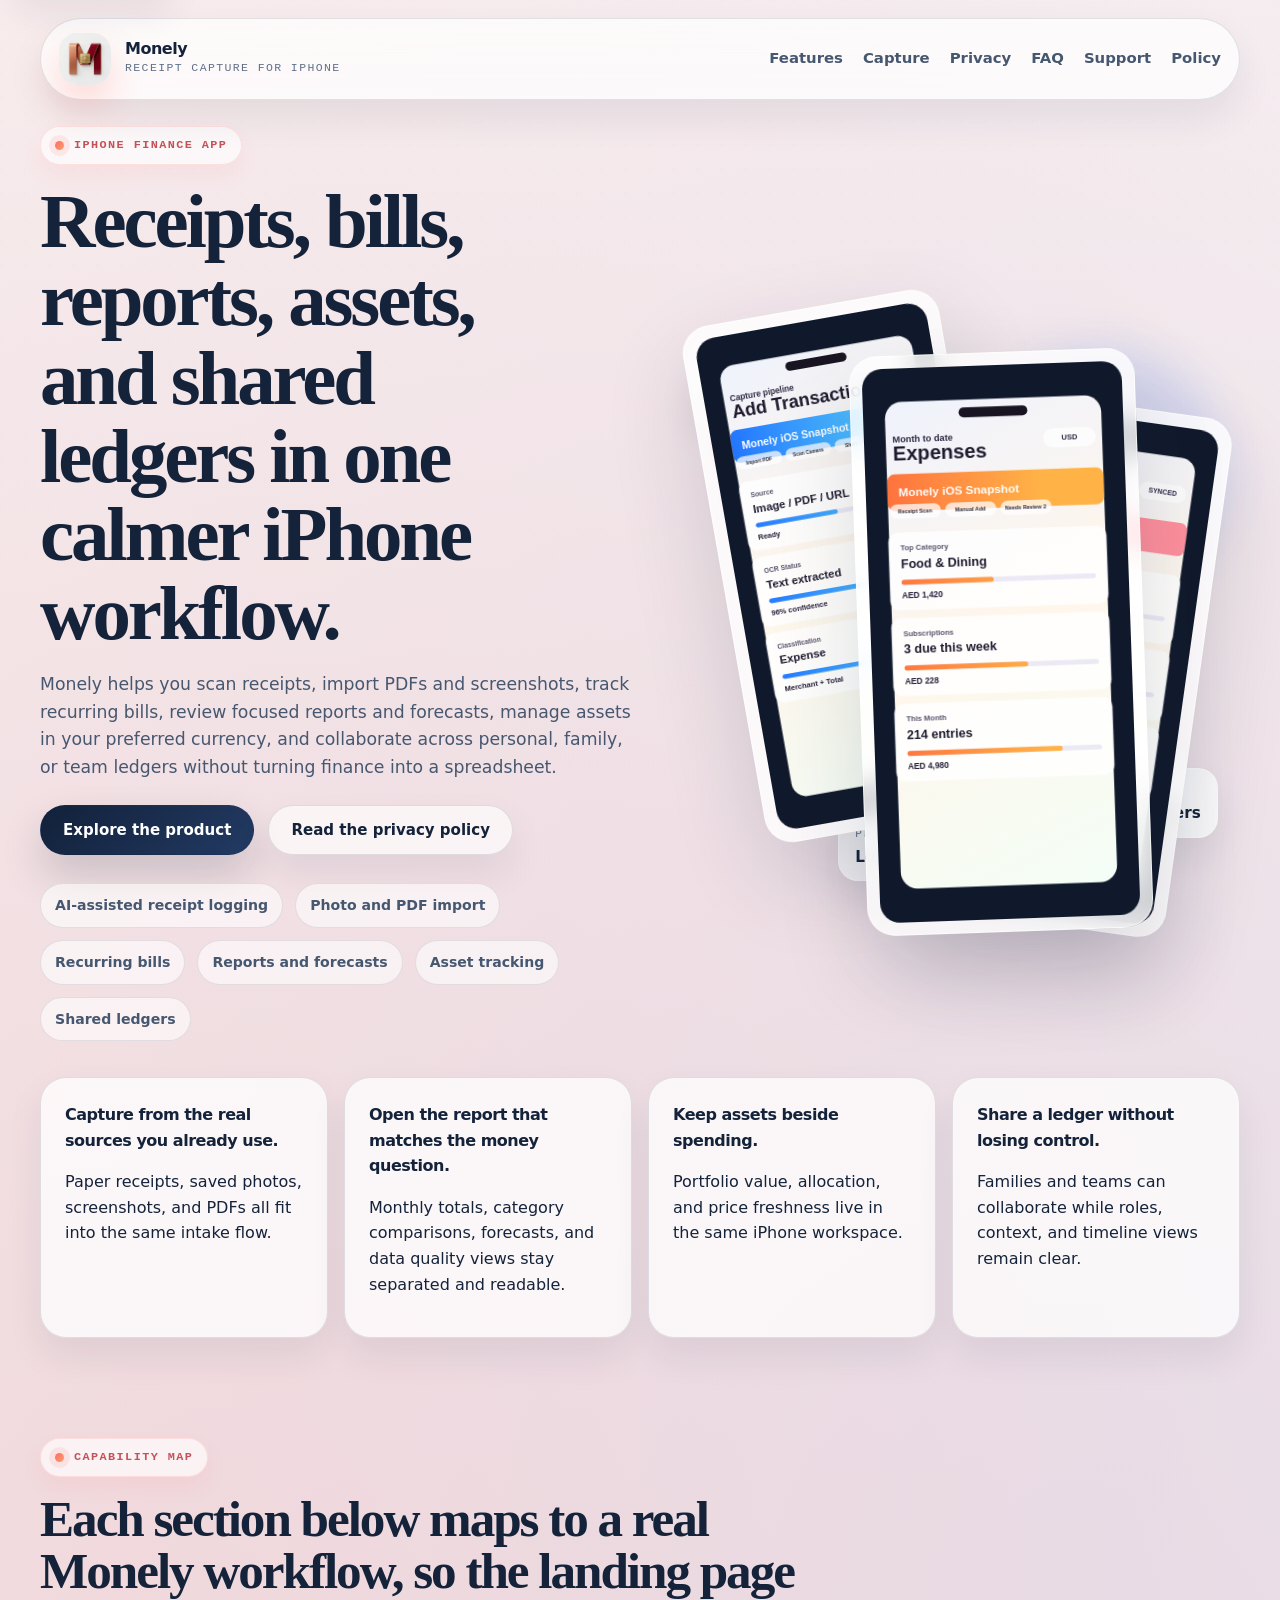
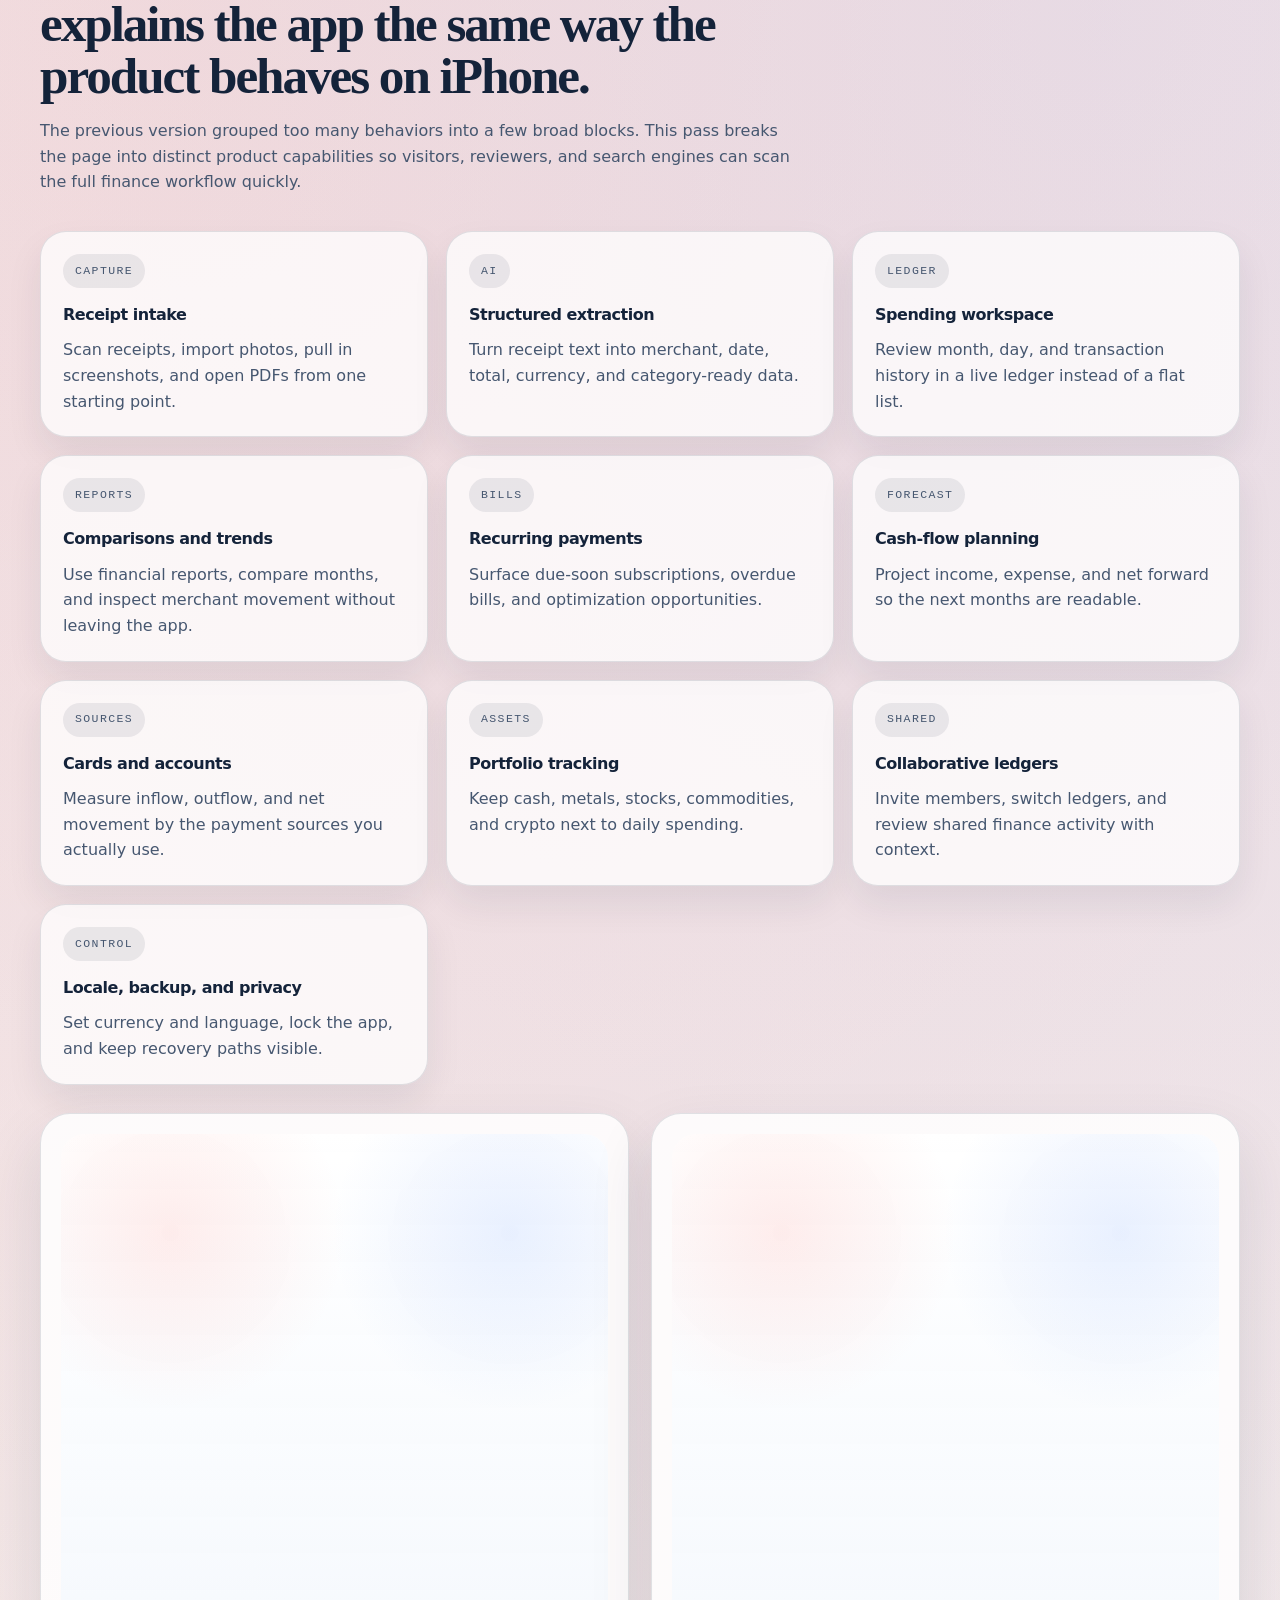
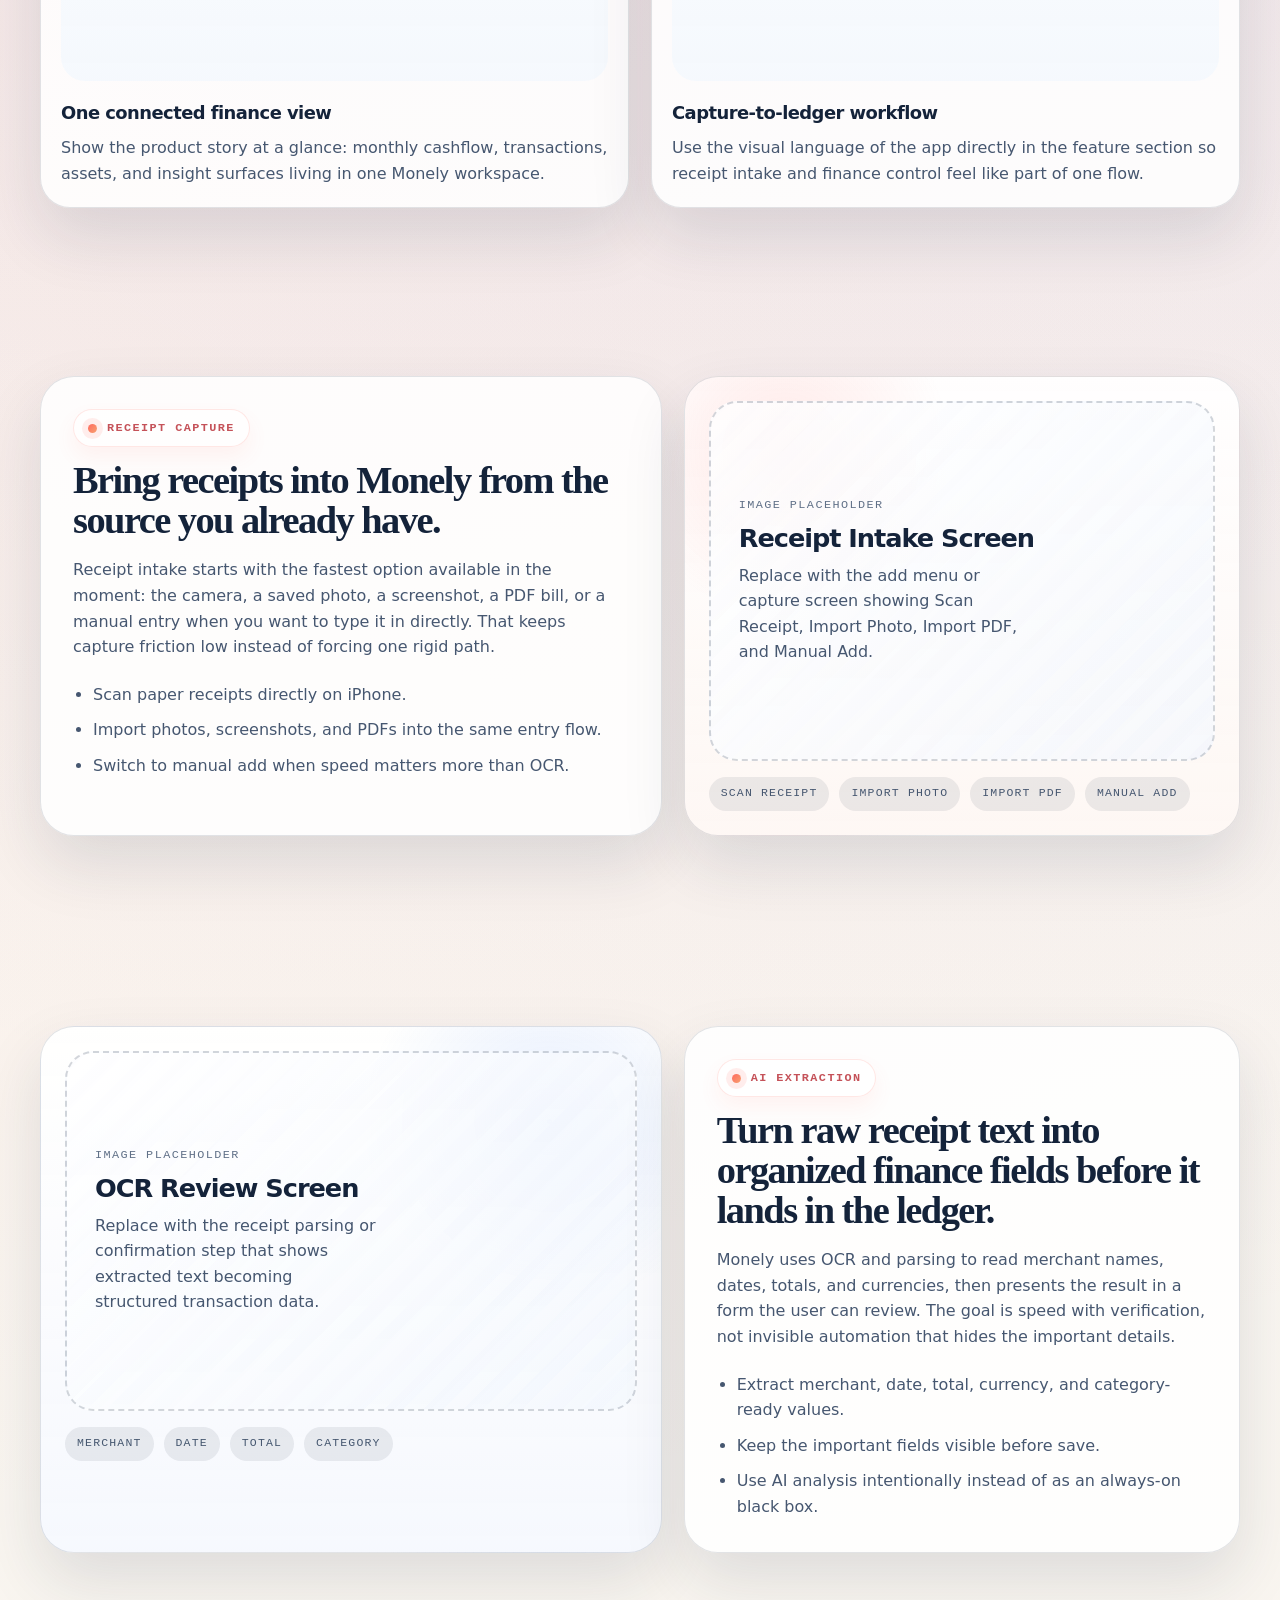
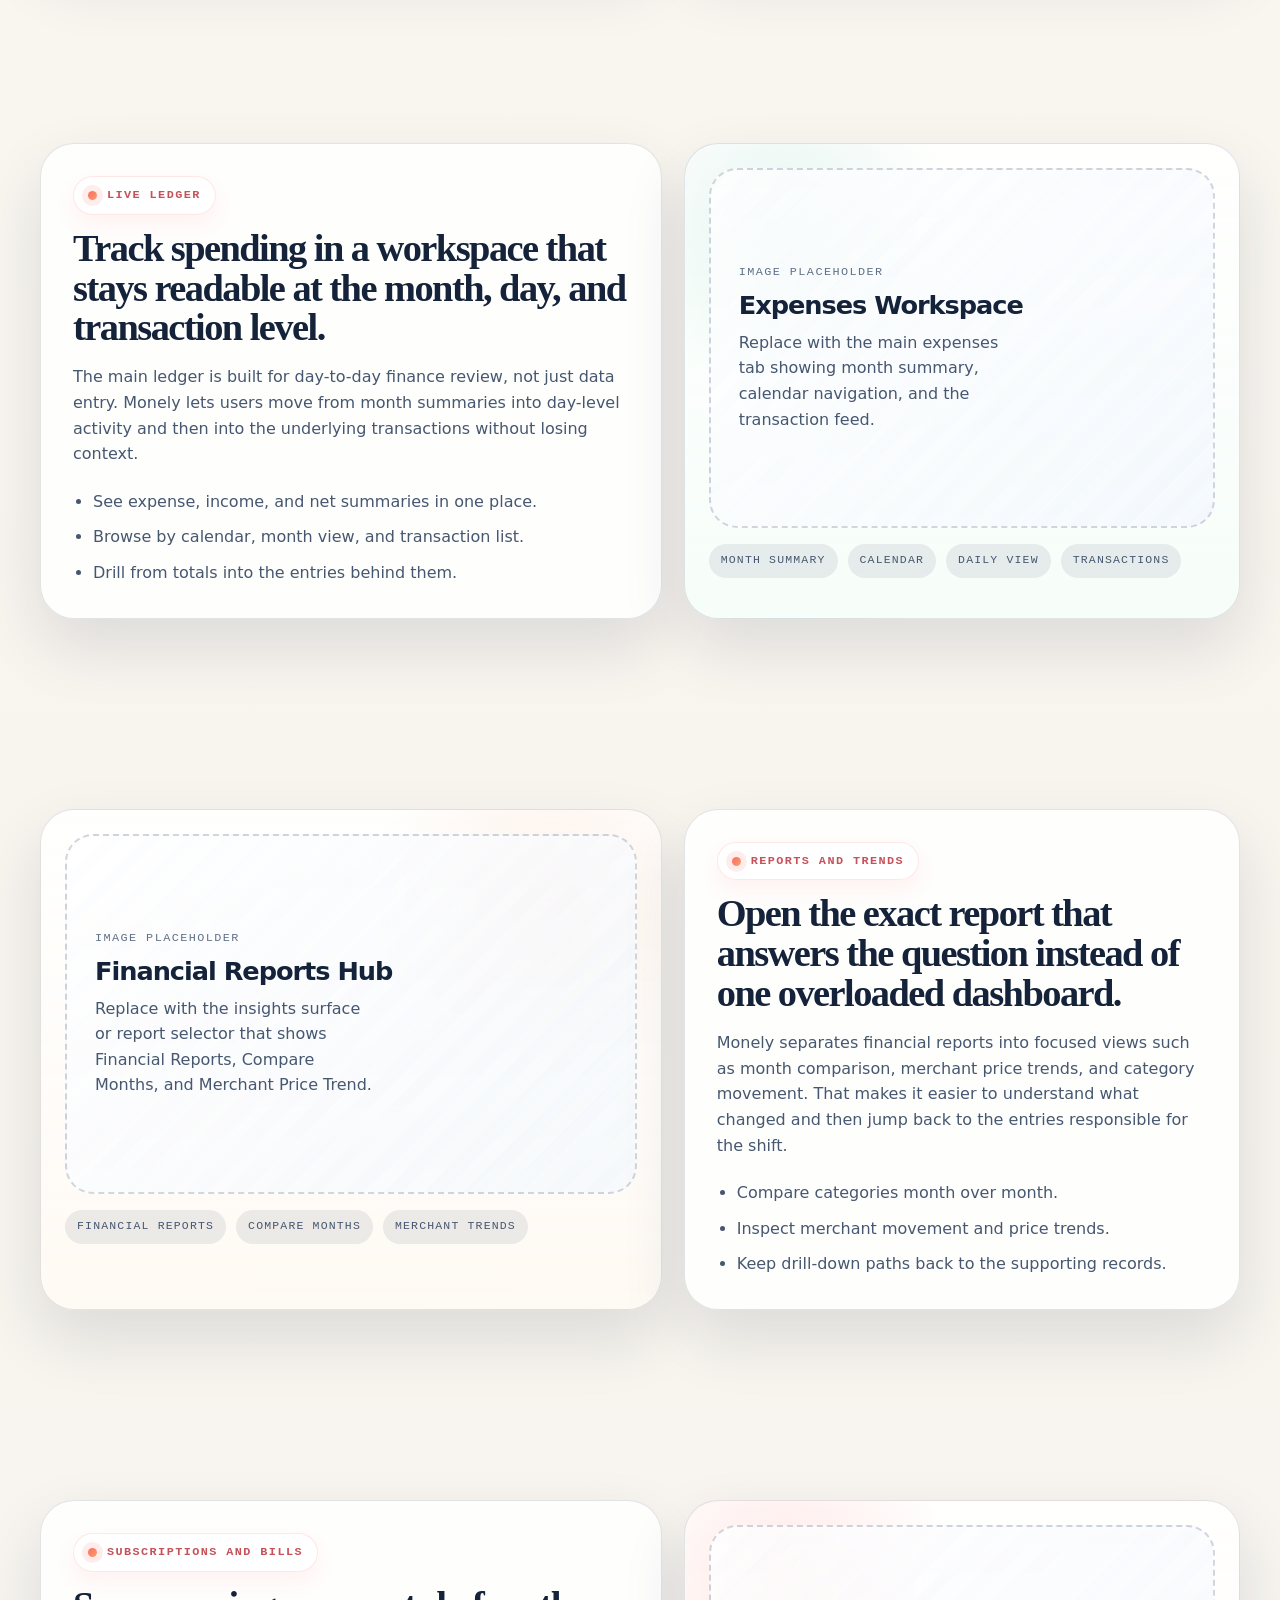
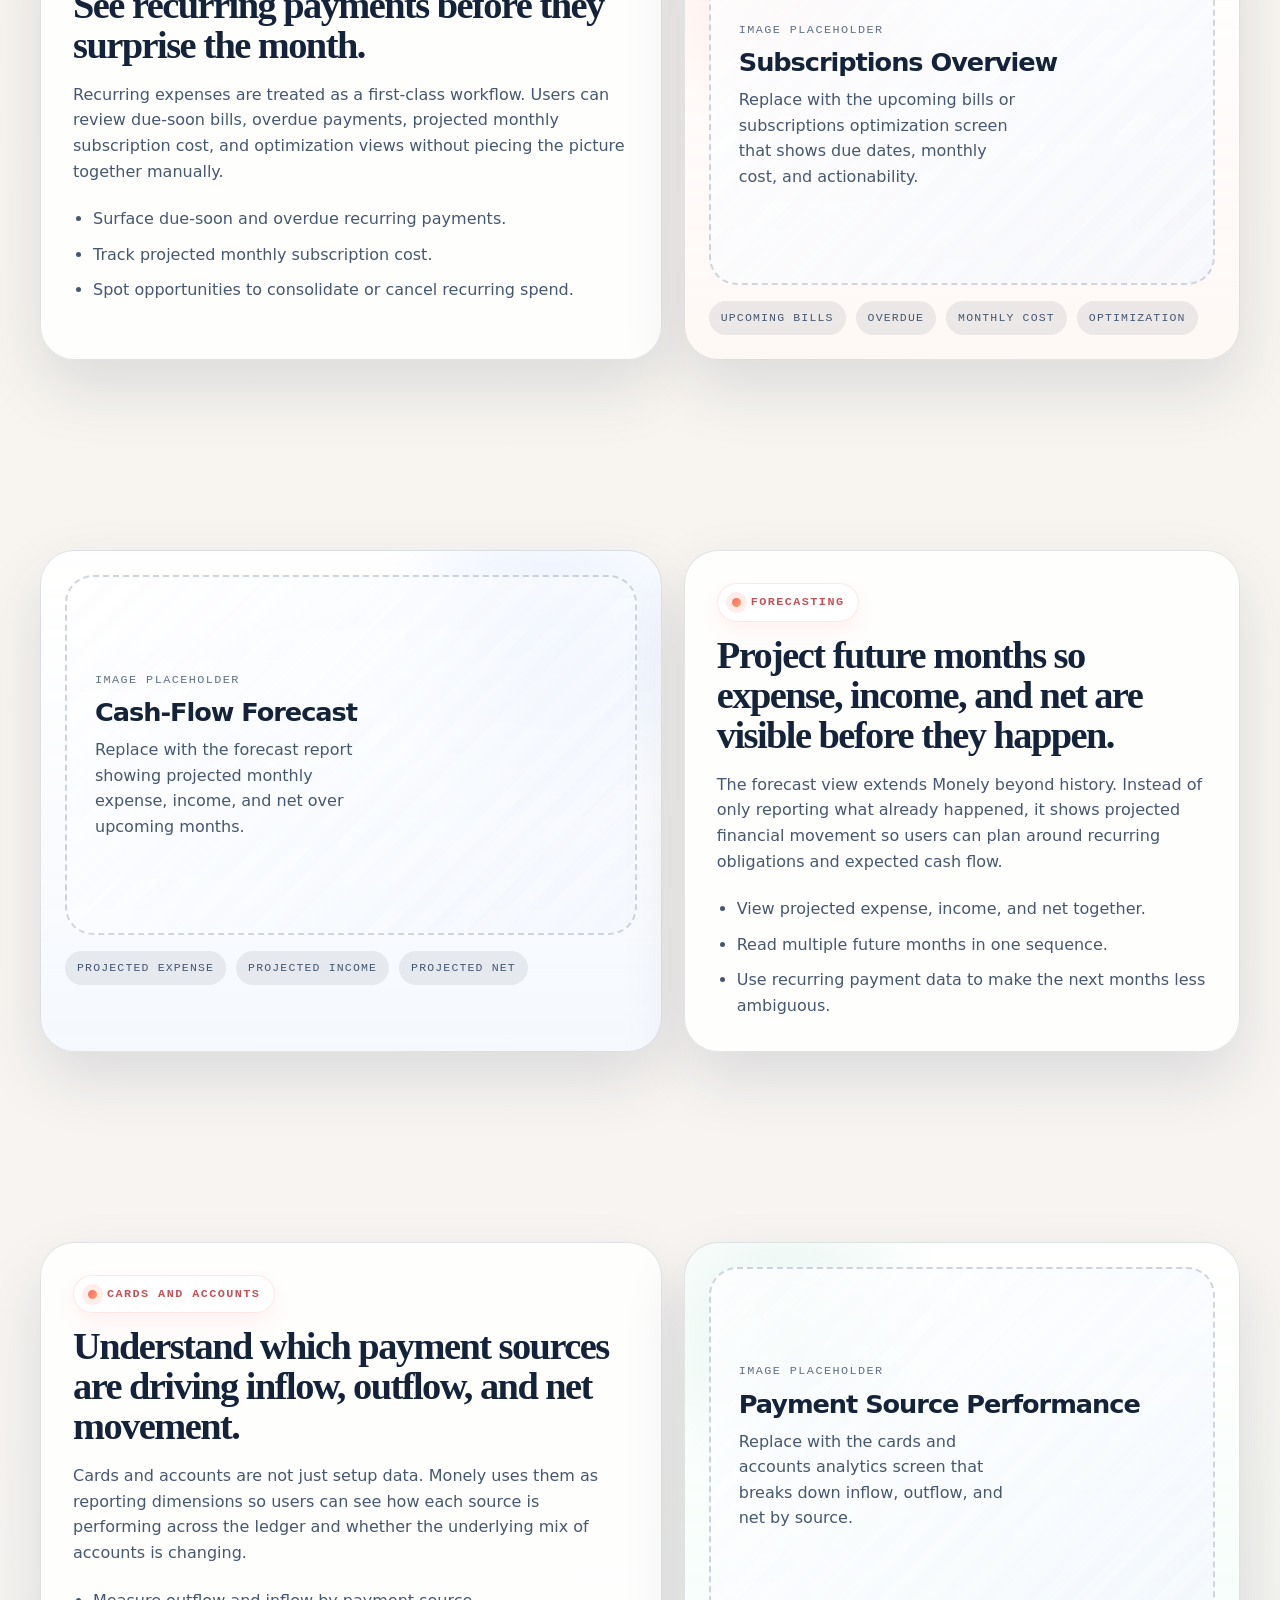
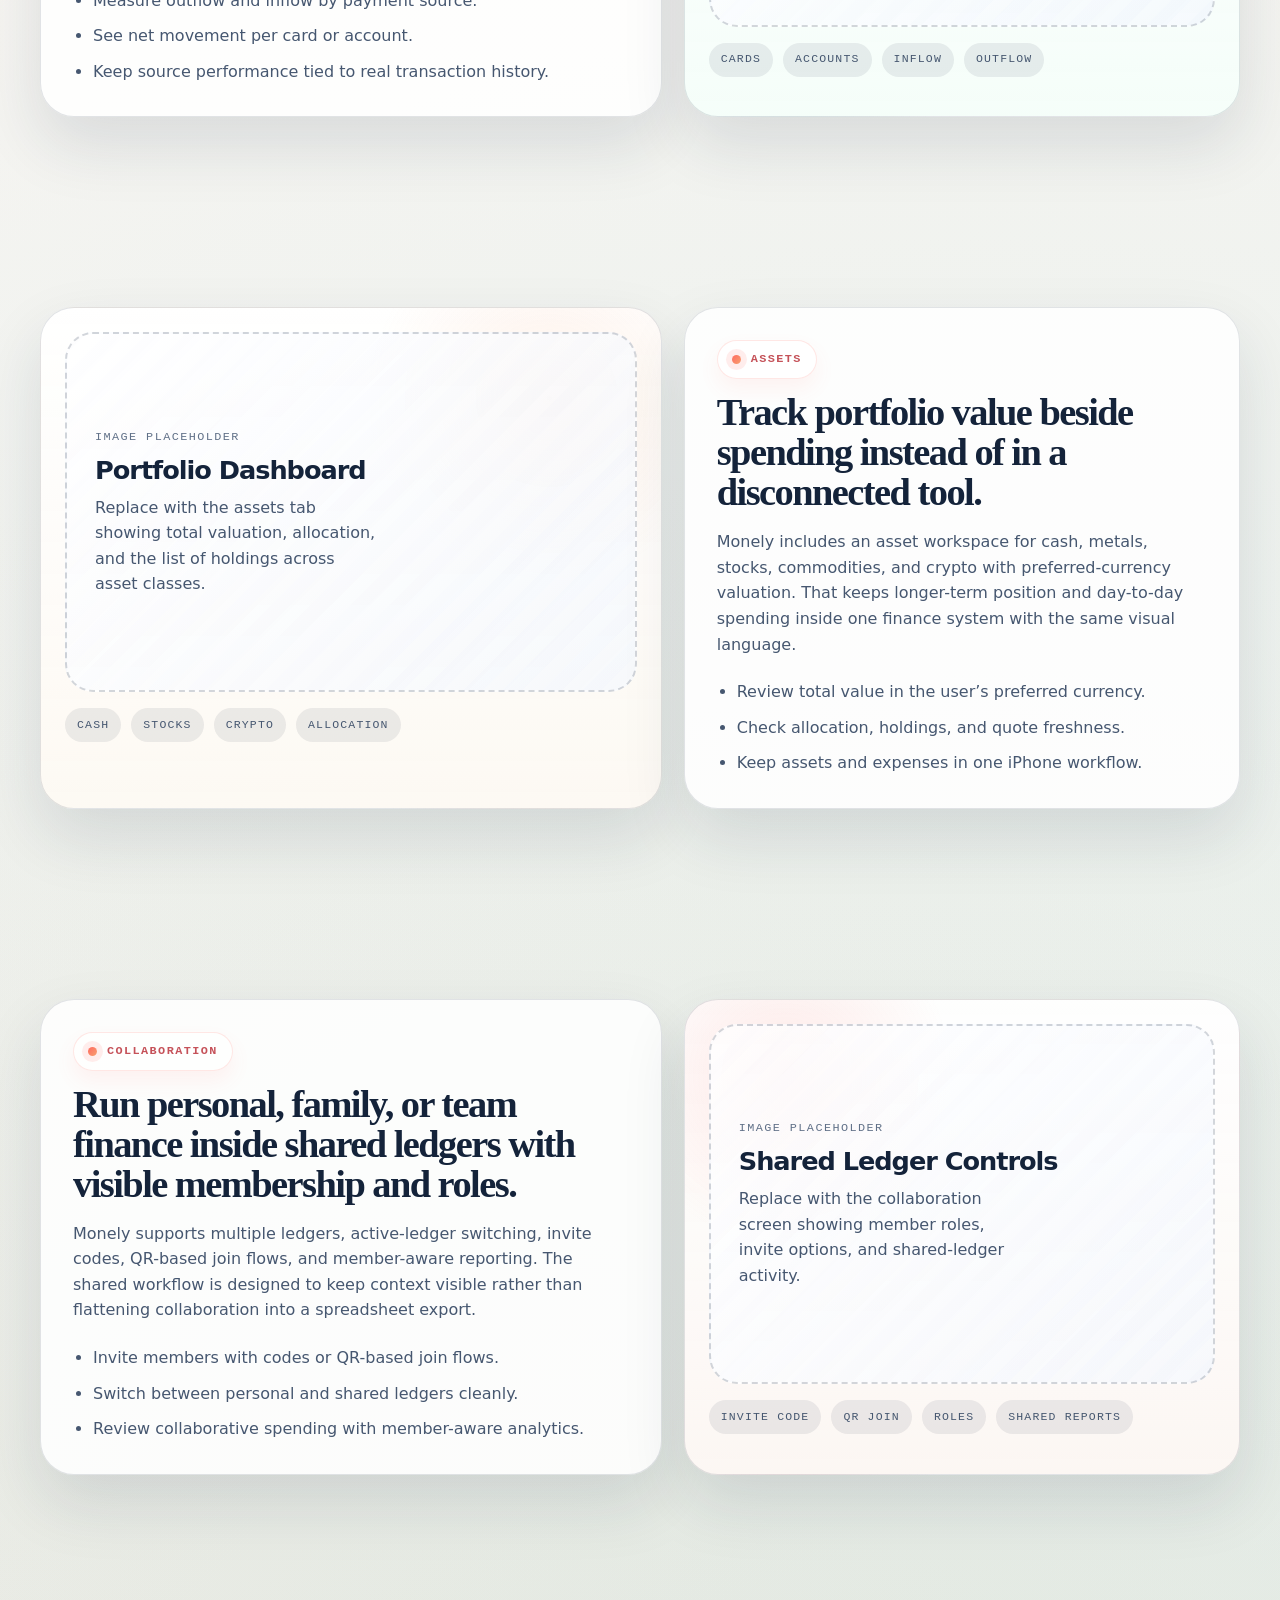
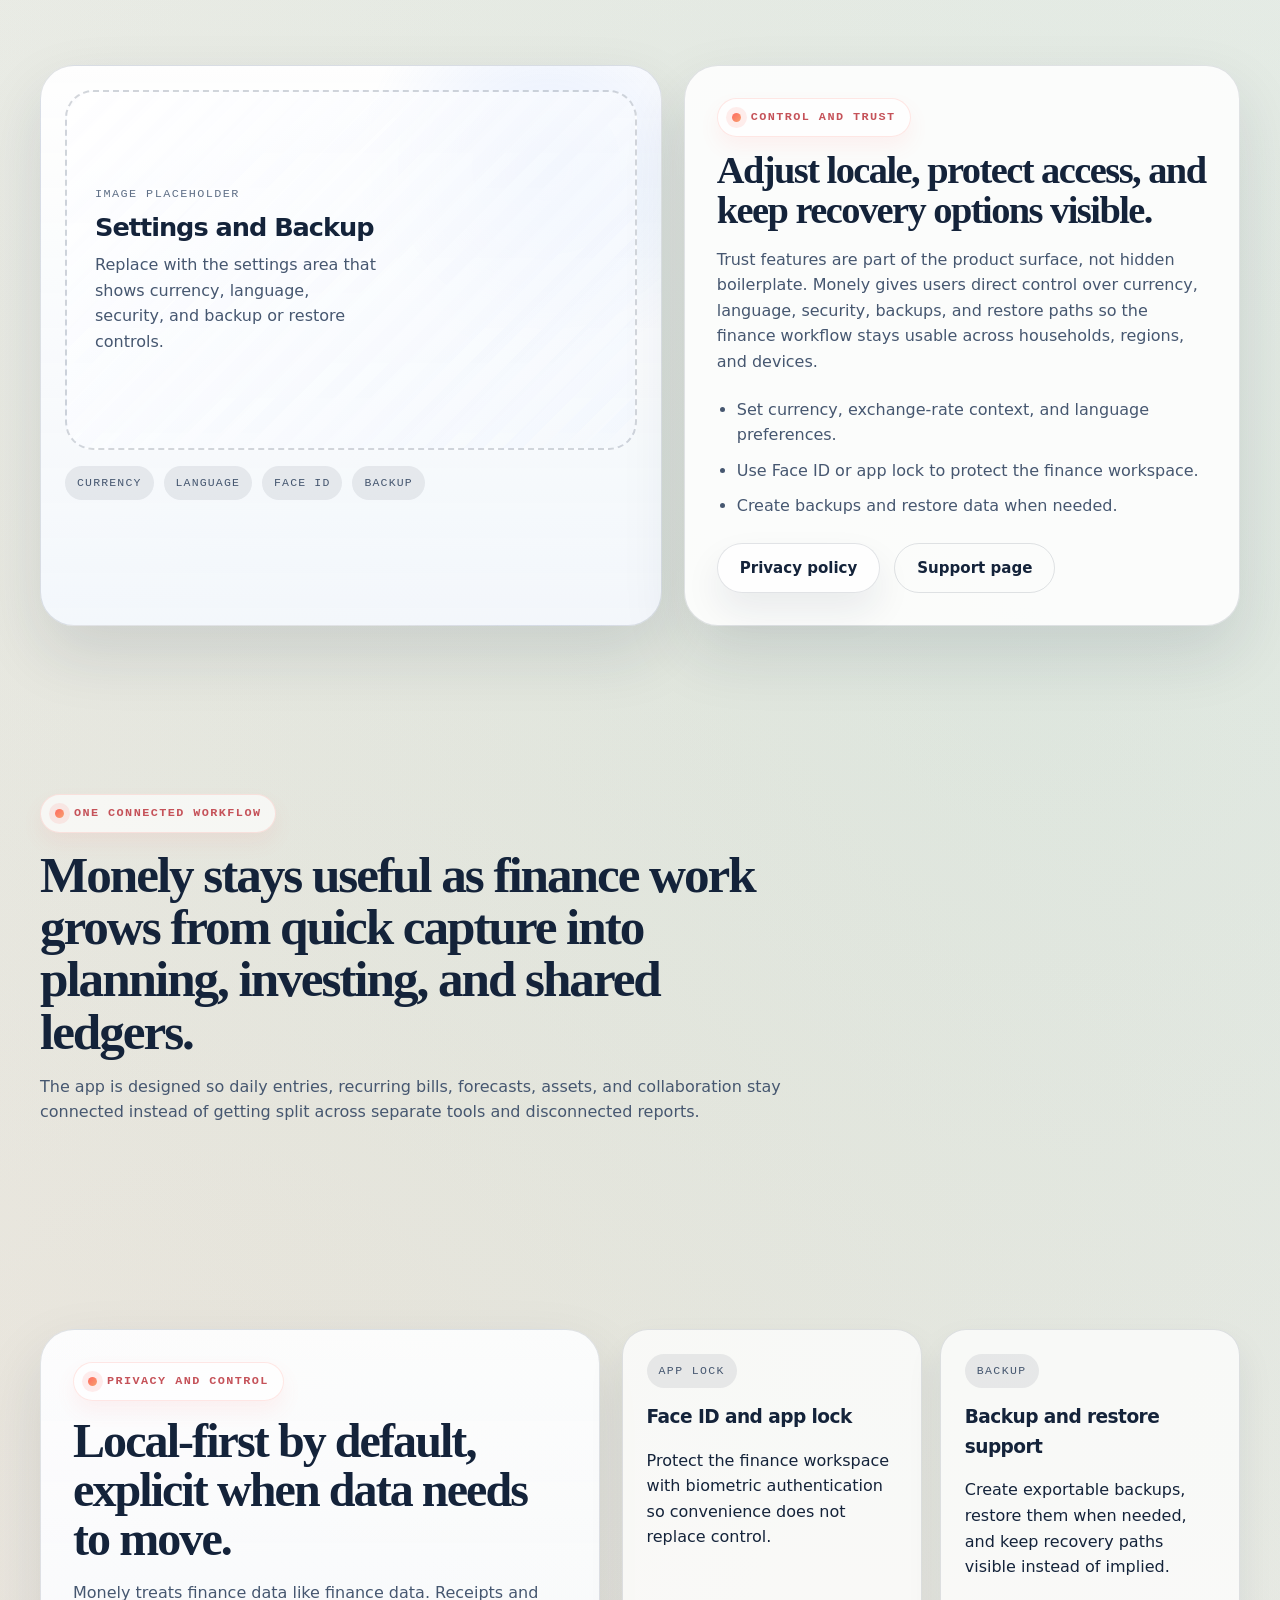
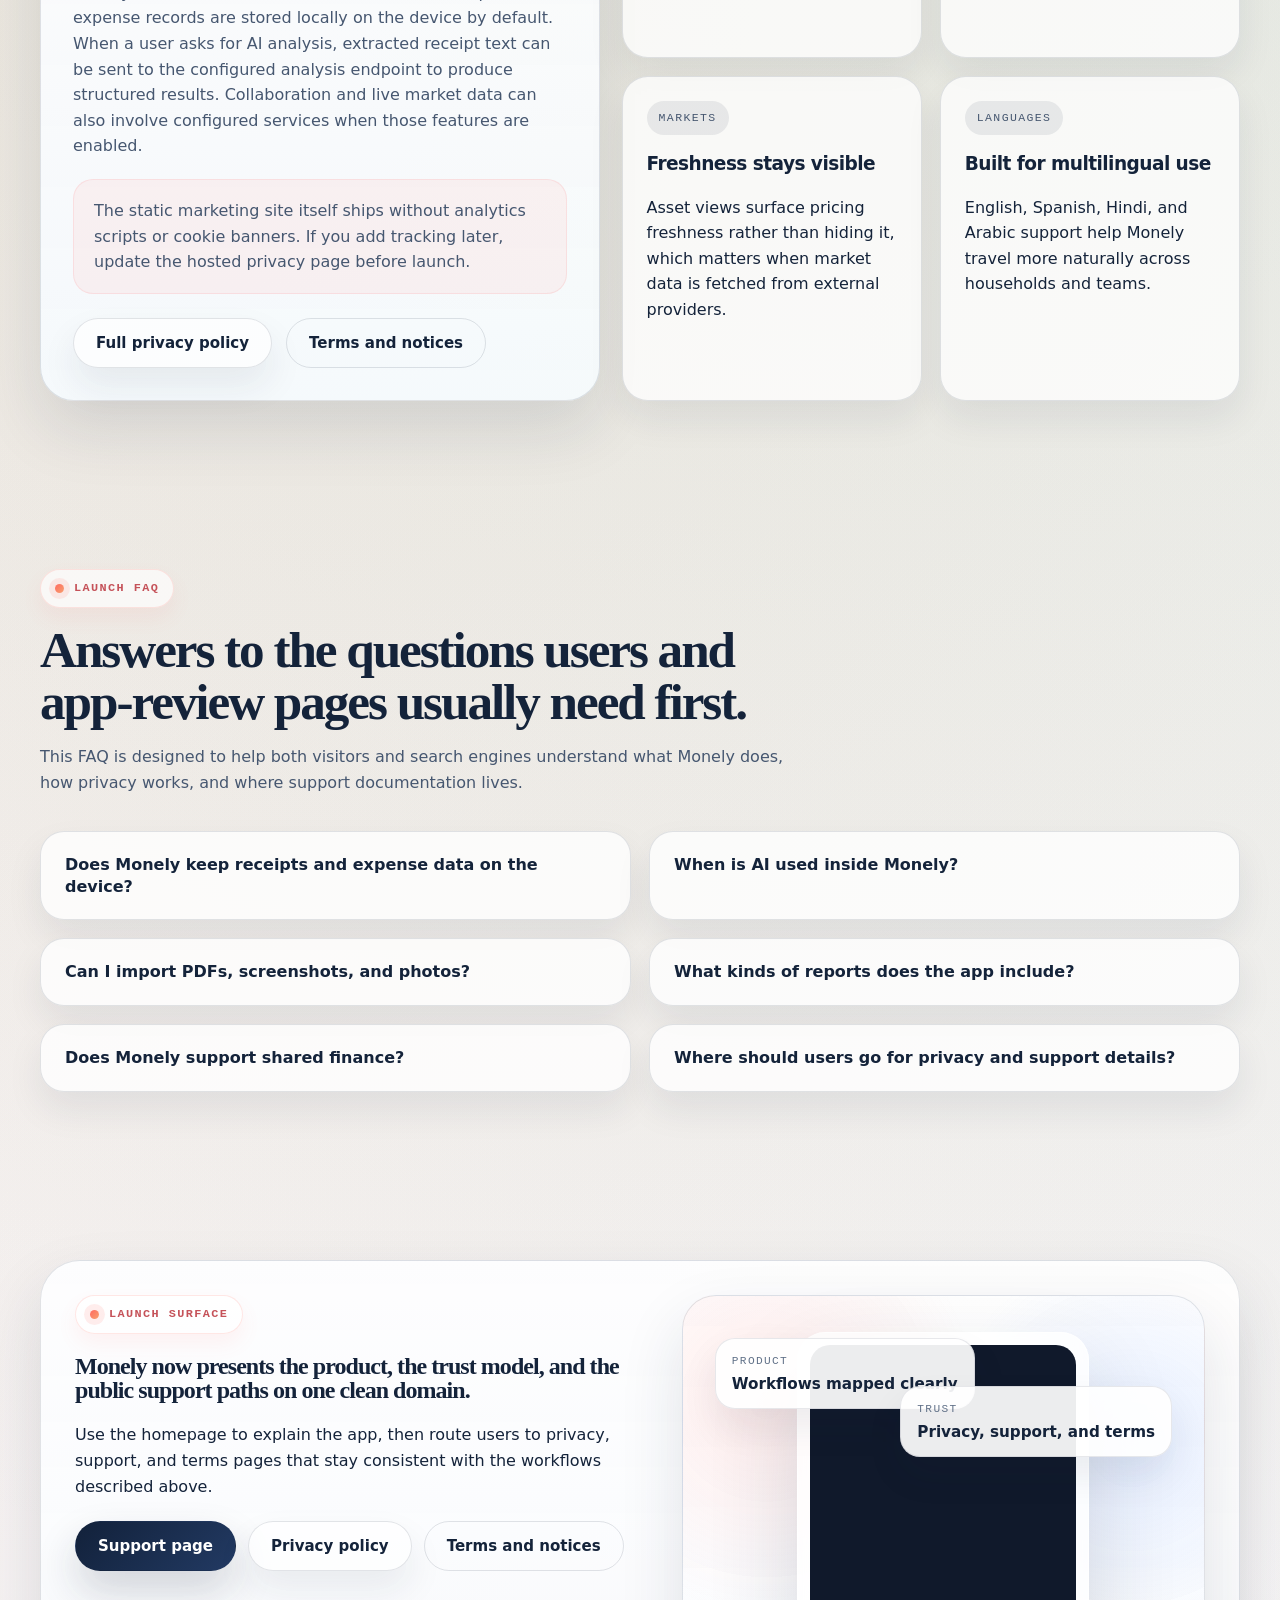
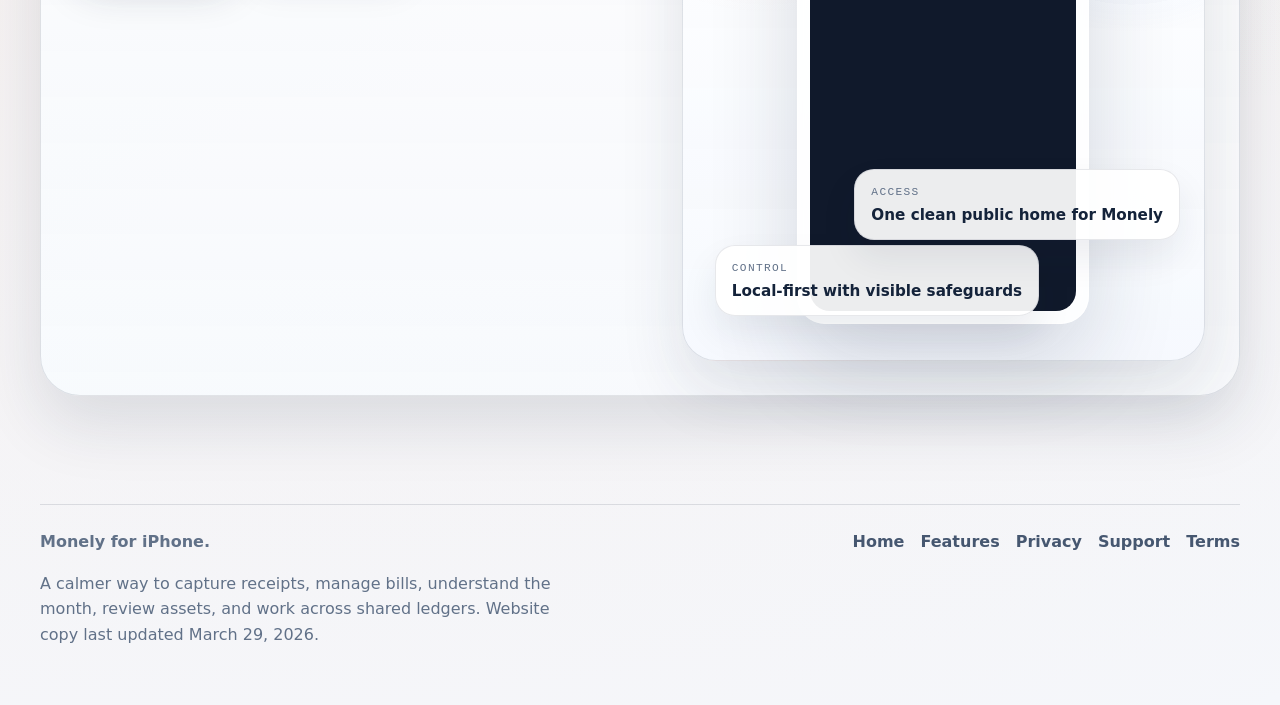
==== index.html @ caf7e1ef "ss" ====
<!DOCTYPE html>
<html lang="en">
<head>
  <meta charset="UTF-8">
  <meta name="viewport" content="width=device-width, initial-scale=1.0">
  <title>Monely for iPhone | Receipts, Bills, Reports, Assets, and Shared Ledgers</title>
  <meta name="description" content="Monely is an iPhone finance app for receipt capture, OCR-assisted expense logging, recurring bill tracking, cash-flow forecasts, asset tracking, and shared ledgers.">
  <meta name="robots" content="index,follow,max-image-preview:large">
  <meta name="referrer" content="strict-origin-when-cross-origin">
  <meta name="theme-color" content="#fff8f2">
  <meta name="color-scheme" content="light">
  <meta name="author" content="Monely">
  <meta property="og:locale" content="en_US">
  <meta property="og:type" content="website">
  <meta property="og:site_name" content="Monely">
  <meta property="og:title" content="Monely for iPhone">
  <meta property="og:description" content="Receipt capture, recurring bills, monthly reports, asset tracking, and shared ledgers in one calmer iPhone finance workflow.">
  <meta property="og:url" content="https://monelyapp.com/">
  <meta property="og:image" content="https://monelyapp.com/social-preview.png">
  <meta property="og:image:width" content="1200">
  <meta property="og:image:height" content="630">
  <meta property="og:image:alt" content="Monely preview card showing the app name and finance workflow tagline.">
  <meta name="twitter:card" content="summary_large_image">
  <meta name="twitter:title" content="Monely for iPhone">
  <meta name="twitter:description" content="Receipt capture, recurring bills, monthly reports, asset tracking, and shared ledgers in one calmer iPhone finance workflow.">
  <meta name="twitter:image" content="https://monelyapp.com/social-preview.png">
  <meta http-equiv="Content-Security-Policy" content="default-src 'self'; style-src 'self' https://fonts.googleapis.com; font-src https://fonts.gstatic.com; img-src 'self' data:; script-src 'self' 'unsafe-inline'; connect-src 'self'; base-uri 'self'; form-action 'self'; frame-ancestors 'none'">
  <link rel="canonical" href="https://monelyapp.com/">
  <link rel="icon" href="favicon.ico" sizes="any">
  <link rel="icon" href="favicon-32x32.png" type="image/png" sizes="32x32">
  <link rel="icon" href="favicon-16x16.png" type="image/png" sizes="16x16">
  <link rel="apple-touch-icon" href="apple-touch-icon.png">
  <link rel="manifest" href="site.webmanifest">
  <link rel="preconnect" href="https://fonts.googleapis.com">
  <link rel="preconnect" href="https://fonts.gstatic.com" crossorigin>
  <link href="https://fonts.googleapis.com/css2?family=Fraunces:opsz,wght@9..144,600;9..144,700&amp;family=IBM+Plex+Mono:wght@400;500;600&amp;family=Sora:wght@400;500;600;700;800&amp;display=swap" rel="stylesheet">
  <link rel="stylesheet" href="styles.css">
  <script type="application/ld+json">
    {
      "@context": "https://schema.org",
      "@graph": [
        {
          "@type": "WebSite",
          "name": "Monely",
          "url": "https://monelyapp.com/",
          "description": "Monely is an iPhone finance app for receipt capture, recurring bill tracking, financial reports, asset tracking, and shared ledgers."
        },
        {
          "@type": "MobileApplication",
          "name": "Monely",
          "applicationCategory": "FinanceApplication",
          "operatingSystem": "iOS",
          "softwareVersion": "1.0",
          "image": "https://monelyapp.com/social-preview.png",
          "url": "https://monelyapp.com/",
          "description": "Monely helps you scan receipts, track recurring bills, review reports and forecasts, manage assets, and collaborate in shared ledgers.",
          "inLanguage": [
            "en",
            "es",
            "hi",
            "ar"
          ],
          "featureList": [
            "Receipt capture from camera, saved photos, screenshots, and PDFs",
            "AI-assisted extraction of merchant, date, total, and category fields",
            "Live expense ledger with month, day, and transaction drill-down",
            "Financial reports, month comparison, and merchant trend views",
            "Subscription tracking, bill reminders, and optimization views",
            "Cash-flow forecasting for projected income, expense, and net",
            "Cards and accounts performance tracking",
            "Asset tracking in a preferred currency",
            "Shared ledgers for families and teams",
            "Local-first workflow with user-initiated AI analysis, backup, and restore controls"
          ]
        }
      ]
    }
  </script>
</head>
<body>
  <a class="skip-link" href="#main">Skip to content</a>

  <header class="site-header">
    <div class="container header-shell">
      <a class="brand" href="/">
        <span class="brand-mark">
          <img src="clipledger_landing_assets/app-icon.png" width="1024" height="1024" alt="Monely app icon">
        </span>
        <span class="brand-copy">
          <strong>Monely</strong>
          <span>Receipt capture for iPhone</span>
        </span>
      </a>

      <nav class="topnav" aria-label="Primary">
        <a href="#features">Features</a>
        <a href="#capture">Capture</a>
        <a href="#privacy">Privacy</a>
        <a href="#faq">FAQ</a>
        <a href="support.html">Support</a>
        <a href="privacy.html">Policy</a>
      </nav>
    </div>
  </header>

  <main id="main">
    <section class="hero">
      <div class="container hero-grid">
        <div class="hero-copy">
          <span class="eyebrow">iPhone finance app</span>
          <h1>Receipts, bills, reports, assets, and shared ledgers in one calmer iPhone workflow.</h1>
          <p>Monely helps you scan receipts, import PDFs and screenshots, track recurring bills, review focused reports and forecasts, manage assets in your preferred currency, and collaborate across personal, family, or team ledgers without turning finance into a spreadsheet.</p>

          <div class="actions">
            <a class="button primary" href="#features">Explore the product</a>
            <a class="button secondary" href="privacy.html">Read the privacy policy</a>
          </div>

          <ul class="pill-row" aria-label="Key Monely capabilities">
            <li>AI-assisted receipt logging</li>
            <li>Photo and PDF import</li>
            <li>Recurring bills</li>
            <li>Reports and forecasts</li>
            <li>Asset tracking</li>
            <li>Shared ledgers</li>
          </ul>
        </div>

        <div class="hero-stage" aria-hidden="true">
          <div class="aura aura-coral"></div>
          <div class="aura aura-blue"></div>
          <div class="aura aura-mint"></div>

          <figure class="device-card left">
            <img src="clipledger_landing_assets/mockups/screen-add.svg" width="620" height="1320" alt="">
          </figure>
          <figure class="device-card main">
            <img src="clipledger_landing_assets/mockups/screen-expenses.svg" width="620" height="1320" alt="" fetchpriority="high">
          </figure>
          <figure class="device-card right">
            <img src="clipledger_landing_assets/mockups/screen-collab.svg" width="620" height="1320" alt="">
          </figure>

          <div class="floating-note note-one">
            <small>Receipt flow</small>
            <strong>Camera, photo, or PDF</strong>
          </div>
          <div class="floating-note note-two">
            <small>Shared finance</small>
            <strong>Member-aware ledgers</strong>
          </div>
          <div class="floating-note note-three">
            <small>Privacy</small>
            <strong>Local-first by default</strong>
          </div>
        </div>
      </div>

      <div class="container stat-strip">
        <article class="stat-card">
          <strong>Capture from the real sources you already use.</strong>
          <p>Paper receipts, saved photos, screenshots, and PDFs all fit into the same intake flow.</p>
        </article>
        <article class="stat-card">
          <strong>Open the report that matches the money question.</strong>
          <p>Monthly totals, category comparisons, forecasts, and data quality views stay separated and readable.</p>
        </article>
        <article class="stat-card">
          <strong>Keep assets beside spending.</strong>
          <p>Portfolio value, allocation, and price freshness live in the same iPhone workspace.</p>
        </article>
        <article class="stat-card">
          <strong>Share a ledger without losing control.</strong>
          <p>Families and teams can collaborate while roles, context, and timeline views remain clear.</p>
        </article>
      </div>
    </section>

    <section class="section tight" id="features">
      <div class="container">
        <div class="section-head">
          <span class="eyebrow">Capability map</span>
          <h2>Each section below maps to a real Monely workflow, so the landing page explains the app the same way the product behaves on iPhone.</h2>
          <p>The previous version grouped too many behaviors into a few broad blocks. This pass breaks the page into distinct product capabilities so visitors, reviewers, and search engines can scan the full finance workflow quickly.</p>
        </div>

        <div class="function-index-grid">
          <a class="function-index-card" href="#capture">
            <span class="tag">Capture</span>
            <strong>Receipt intake</strong>
            <p>Scan receipts, import photos, pull in screenshots, and open PDFs from one starting point.</p>
          </a>
          <a class="function-index-card" href="#ai-extraction">
            <span class="tag">AI</span>
            <strong>Structured extraction</strong>
            <p>Turn receipt text into merchant, date, total, currency, and category-ready data.</p>
          </a>
          <a class="function-index-card" href="#ledger">
            <span class="tag">Ledger</span>
            <strong>Spending workspace</strong>
            <p>Review month, day, and transaction history in a live ledger instead of a flat list.</p>
          </a>
          <a class="function-index-card" href="#reports">
            <span class="tag">Reports</span>
            <strong>Comparisons and trends</strong>
            <p>Use financial reports, compare months, and inspect merchant movement without leaving the app.</p>
          </a>
          <a class="function-index-card" href="#subscriptions">
            <span class="tag">Bills</span>
            <strong>Recurring payments</strong>
            <p>Surface due-soon subscriptions, overdue bills, and optimization opportunities.</p>
          </a>
          <a class="function-index-card" href="#forecast">
            <span class="tag">Forecast</span>
            <strong>Cash-flow planning</strong>
            <p>Project income, expense, and net forward so the next months are readable.</p>
          </a>
          <a class="function-index-card" href="#cards-accounts">
            <span class="tag">Sources</span>
            <strong>Cards and accounts</strong>
            <p>Measure inflow, outflow, and net movement by the payment sources you actually use.</p>
          </a>
          <a class="function-index-card" href="#assets">
            <span class="tag">Assets</span>
            <strong>Portfolio tracking</strong>
            <p>Keep cash, metals, stocks, commodities, and crypto next to daily spending.</p>
          </a>
          <a class="function-index-card" href="#collaboration">
            <span class="tag">Shared</span>
            <strong>Collaborative ledgers</strong>
            <p>Invite members, switch ledgers, and review shared finance activity with context.</p>
          </a>
          <a class="function-index-card" href="#controls">
            <span class="tag">Control</span>
            <strong>Locale, backup, and privacy</strong>
            <p>Set currency and language, lock the app, and keep recovery paths visible.</p>
          </a>
        </div>

        <div class="feature-showcase-grid" aria-label="Monely feature visuals">
          <figure class="feature-showcase-card">
            <div class="feature-showcase-media">
              <img src="clipledger_landing_assets/feature-showcase-finance-overview.png" width="840" height="840" alt="Monely finance overview artwork showing expense tracking, net cashflow, assets, and insights across multiple iPhone screens." loading="lazy" decoding="async">
            </div>
            <figcaption>
              <strong>One connected finance view</strong>
              <p>Show the product story at a glance: monthly cashflow, transactions, assets, and insight surfaces living in one Monely workspace.</p>
            </figcaption>
          </figure>

          <figure class="feature-showcase-card">
            <div class="feature-showcase-media">
              <img src="clipledger_landing_assets/feature-showcase-capture-flow.png" width="840" height="840" alt="Monely capture workflow artwork showing receipt scanning, import, and finance management screens across multiple iPhone mockups." loading="lazy" decoding="async">
            </div>
            <figcaption>
              <strong>Capture-to-ledger workflow</strong>
              <p>Use the visual language of the app directly in the feature section so receipt intake and finance control feel like part of one flow.</p>
            </figcaption>
          </figure>
        </div>
      </div>
    </section>

    <div class="feature-sequence">
      <section class="section" id="capture">
        <div class="container function-shell">
          <article class="function-copy">
            <span class="eyebrow">Receipt capture</span>
            <h3>Bring receipts into Monely from the source you already have.</h3>
            <p>Receipt intake starts with the fastest option available in the moment: the camera, a saved photo, a screenshot, a PDF bill, or a manual entry when you want to type it in directly. That keeps capture friction low instead of forcing one rigid path.</p>
            <ul class="function-points">
              <li>Scan paper receipts directly on iPhone.</li>
              <li>Import photos, screenshots, and PDFs into the same entry flow.</li>
              <li>Switch to manual add when speed matters more than OCR.</li>
            </ul>
          </article>

          <div class="function-visual tone-coral">
            <div class="placeholder-surface" role="img" aria-label="Placeholder for Monely receipt intake screenshot">
              <span class="placeholder-kicker">Image placeholder</span>
              <strong>Receipt Intake Screen</strong>
              <p>Replace with the add menu or capture screen showing Scan Receipt, Import Photo, Import PDF, and Manual Add.</p>
            </div>
            <div class="placeholder-chip-row">
              <span class="placeholder-chip">Scan Receipt</span>
              <span class="placeholder-chip">Import Photo</span>
              <span class="placeholder-chip">Import PDF</span>
              <span class="placeholder-chip">Manual Add</span>
            </div>
          </div>
        </div>
      </section>

      <section class="section" id="ai-extraction">
        <div class="container function-shell reverse">
          <article class="function-copy">
            <span class="eyebrow">AI extraction</span>
            <h3>Turn raw receipt text into organized finance fields before it lands in the ledger.</h3>
            <p>Monely uses OCR and parsing to read merchant names, dates, totals, and currencies, then presents the result in a form the user can review. The goal is speed with verification, not invisible automation that hides the important details.</p>
            <ul class="function-points">
              <li>Extract merchant, date, total, currency, and category-ready values.</li>
              <li>Keep the important fields visible before save.</li>
              <li>Use AI analysis intentionally instead of as an always-on black box.</li>
            </ul>
          </article>

          <div class="function-visual tone-blue">
            <div class="placeholder-surface" role="img" aria-label="Placeholder for Monely OCR extraction screenshot">
              <span class="placeholder-kicker">Image placeholder</span>
              <strong>OCR Review Screen</strong>
              <p>Replace with the receipt parsing or confirmation step that shows extracted text becoming structured transaction data.</p>
            </div>
            <div class="placeholder-chip-row">
              <span class="placeholder-chip">Merchant</span>
              <span class="placeholder-chip">Date</span>
              <span class="placeholder-chip">Total</span>
              <span class="placeholder-chip">Category</span>
            </div>
          </div>
        </div>
      </section>

      <section class="section" id="ledger">
        <div class="container function-shell">
          <article class="function-copy">
            <span class="eyebrow">Live ledger</span>
            <h3>Track spending in a workspace that stays readable at the month, day, and transaction level.</h3>
            <p>The main ledger is built for day-to-day finance review, not just data entry. Monely lets users move from month summaries into day-level activity and then into the underlying transactions without losing context.</p>
            <ul class="function-points">
              <li>See expense, income, and net summaries in one place.</li>
              <li>Browse by calendar, month view, and transaction list.</li>
              <li>Drill from totals into the entries behind them.</li>
            </ul>
          </article>

          <div class="function-visual tone-mint">
            <div class="placeholder-surface" role="img" aria-label="Placeholder for Monely live ledger screenshot">
              <span class="placeholder-kicker">Image placeholder</span>
              <strong>Expenses Workspace</strong>
              <p>Replace with the main expenses tab showing month summary, calendar navigation, and the transaction feed.</p>
            </div>
            <div class="placeholder-chip-row">
              <span class="placeholder-chip">Month Summary</span>
              <span class="placeholder-chip">Calendar</span>
              <span class="placeholder-chip">Daily View</span>
              <span class="placeholder-chip">Transactions</span>
            </div>
          </div>
        </div>
      </section>

      <section class="section" id="reports">
        <div class="container function-shell reverse">
          <article class="function-copy">
            <span class="eyebrow">Reports and trends</span>
            <h3>Open the exact report that answers the question instead of one overloaded dashboard.</h3>
            <p>Monely separates financial reports into focused views such as month comparison, merchant price trends, and category movement. That makes it easier to understand what changed and then jump back to the entries responsible for the shift.</p>
            <ul class="function-points">
              <li>Compare categories month over month.</li>
              <li>Inspect merchant movement and price trends.</li>
              <li>Keep drill-down paths back to the supporting records.</li>
            </ul>
          </article>

          <div class="function-visual tone-gold">
            <div class="placeholder-surface" role="img" aria-label="Placeholder for Monely financial reports screenshot">
              <span class="placeholder-kicker">Image placeholder</span>
              <strong>Financial Reports Hub</strong>
              <p>Replace with the insights surface or report selector that shows Financial Reports, Compare Months, and Merchant Price Trend.</p>
            </div>
            <div class="placeholder-chip-row">
              <span class="placeholder-chip">Financial Reports</span>
              <span class="placeholder-chip">Compare Months</span>
              <span class="placeholder-chip">Merchant Trends</span>
            </div>
          </div>
        </div>
      </section>

      <section class="section" id="subscriptions">
        <div class="container function-shell">
          <article class="function-copy">
            <span class="eyebrow">Subscriptions and bills</span>
            <h3>See recurring payments before they surprise the month.</h3>
            <p>Recurring expenses are treated as a first-class workflow. Users can review due-soon bills, overdue payments, projected monthly subscription cost, and optimization views without piecing the picture together manually.</p>
            <ul class="function-points">
              <li>Surface due-soon and overdue recurring payments.</li>
              <li>Track projected monthly subscription cost.</li>
              <li>Spot opportunities to consolidate or cancel recurring spend.</li>
            </ul>
          </article>

          <div class="function-visual tone-coral">
            <div class="placeholder-surface" role="img" aria-label="Placeholder for Monely subscriptions screenshot">
              <span class="placeholder-kicker">Image placeholder</span>
              <strong>Subscriptions Overview</strong>
              <p>Replace with the upcoming bills or subscriptions optimization screen that shows due dates, monthly cost, and actionability.</p>
            </div>
            <div class="placeholder-chip-row">
              <span class="placeholder-chip">Upcoming Bills</span>
              <span class="placeholder-chip">Overdue</span>
              <span class="placeholder-chip">Monthly Cost</span>
              <span class="placeholder-chip">Optimization</span>
            </div>
          </div>
        </div>
      </section>

      <section class="section" id="forecast">
        <div class="container function-shell reverse">
          <article class="function-copy">
            <span class="eyebrow">Forecasting</span>
            <h3>Project future months so expense, income, and net are visible before they happen.</h3>
            <p>The forecast view extends Monely beyond history. Instead of only reporting what already happened, it shows projected financial movement so users can plan around recurring obligations and expected cash flow.</p>
            <ul class="function-points">
              <li>View projected expense, income, and net together.</li>
              <li>Read multiple future months in one sequence.</li>
              <li>Use recurring payment data to make the next months less ambiguous.</li>
            </ul>
          </article>

          <div class="function-visual tone-blue">
            <div class="placeholder-surface" role="img" aria-label="Placeholder for Monely forecast screenshot">
              <span class="placeholder-kicker">Image placeholder</span>
              <strong>Cash-Flow Forecast</strong>
              <p>Replace with the forecast report showing projected monthly expense, income, and net over upcoming months.</p>
            </div>
            <div class="placeholder-chip-row">
              <span class="placeholder-chip">Projected Expense</span>
              <span class="placeholder-chip">Projected Income</span>
              <span class="placeholder-chip">Projected Net</span>
            </div>
          </div>
        </div>
      </section>

      <section class="section" id="cards-accounts">
        <div class="container function-shell">
          <article class="function-copy">
            <span class="eyebrow">Cards and accounts</span>
            <h3>Understand which payment sources are driving inflow, outflow, and net movement.</h3>
            <p>Cards and accounts are not just setup data. Monely uses them as reporting dimensions so users can see how each source is performing across the ledger and whether the underlying mix of accounts is changing.</p>
            <ul class="function-points">
              <li>Measure outflow and inflow by payment source.</li>
              <li>See net movement per card or account.</li>
              <li>Keep source performance tied to real transaction history.</li>
            </ul>
          </article>

          <div class="function-visual tone-mint">
            <div class="placeholder-surface" role="img" aria-label="Placeholder for Monely cards and accounts screenshot">
              <span class="placeholder-kicker">Image placeholder</span>
              <strong>Payment Source Performance</strong>
              <p>Replace with the cards and accounts analytics screen that breaks down inflow, outflow, and net by source.</p>
            </div>
            <div class="placeholder-chip-row">
              <span class="placeholder-chip">Cards</span>
              <span class="placeholder-chip">Accounts</span>
              <span class="placeholder-chip">Inflow</span>
              <span class="placeholder-chip">Outflow</span>
            </div>
          </div>
        </div>
      </section>

      <section class="section" id="assets">
        <div class="container function-shell reverse">
          <article class="function-copy">
            <span class="eyebrow">Assets</span>
            <h3>Track portfolio value beside spending instead of in a disconnected tool.</h3>
            <p>Monely includes an asset workspace for cash, metals, stocks, commodities, and crypto with preferred-currency valuation. That keeps longer-term position and day-to-day spending inside one finance system with the same visual language.</p>
            <ul class="function-points">
              <li>Review total value in the user&rsquo;s preferred currency.</li>
              <li>Check allocation, holdings, and quote freshness.</li>
              <li>Keep assets and expenses in one iPhone workflow.</li>
            </ul>
          </article>

          <div class="function-visual tone-gold">
            <div class="placeholder-surface" role="img" aria-label="Placeholder for Monely assets screenshot">
              <span class="placeholder-kicker">Image placeholder</span>
              <strong>Portfolio Dashboard</strong>
              <p>Replace with the assets tab showing total valuation, allocation, and the list of holdings across asset classes.</p>
            </div>
            <div class="placeholder-chip-row">
              <span class="placeholder-chip">Cash</span>
              <span class="placeholder-chip">Stocks</span>
              <span class="placeholder-chip">Crypto</span>
              <span class="placeholder-chip">Allocation</span>
            </div>
          </div>
        </div>
      </section>

      <section class="section" id="collaboration">
        <div class="container function-shell">
          <article class="function-copy">
            <span class="eyebrow">Collaboration</span>
            <h3>Run personal, family, or team finance inside shared ledgers with visible membership and roles.</h3>
            <p>Monely supports multiple ledgers, active-ledger switching, invite codes, QR-based join flows, and member-aware reporting. The shared workflow is designed to keep context visible rather than flattening collaboration into a spreadsheet export.</p>
            <ul class="function-points">
              <li>Invite members with codes or QR-based join flows.</li>
              <li>Switch between personal and shared ledgers cleanly.</li>
              <li>Review collaborative spending with member-aware analytics.</li>
            </ul>
          </article>

          <div class="function-visual tone-coral">
            <div class="placeholder-surface" role="img" aria-label="Placeholder for Monely shared ledger screenshot">
              <span class="placeholder-kicker">Image placeholder</span>
              <strong>Shared Ledger Controls</strong>
              <p>Replace with the collaboration screen showing member roles, invite options, and shared-ledger activity.</p>
            </div>
            <div class="placeholder-chip-row">
              <span class="placeholder-chip">Invite Code</span>
              <span class="placeholder-chip">QR Join</span>
              <span class="placeholder-chip">Roles</span>
              <span class="placeholder-chip">Shared Reports</span>
            </div>
          </div>
        </div>
      </section>

      <section class="section" id="controls">
        <div class="container function-shell reverse">
          <article class="function-copy">
            <span class="eyebrow">Control and trust</span>
            <h3>Adjust locale, protect access, and keep recovery options visible.</h3>
            <p>Trust features are part of the product surface, not hidden boilerplate. Monely gives users direct control over currency, language, security, backups, and restore paths so the finance workflow stays usable across households, regions, and devices.</p>
            <ul class="function-points">
              <li>Set currency, exchange-rate context, and language preferences.</li>
              <li>Use Face ID or app lock to protect the finance workspace.</li>
              <li>Create backups and restore data when needed.</li>
            </ul>
            <div class="actions">
              <a class="button secondary" href="privacy.html">Privacy policy</a>
              <a class="button ghost" href="support.html">Support page</a>
            </div>
          </article>

          <div class="function-visual tone-blue">
            <div class="placeholder-surface" role="img" aria-label="Placeholder for Monely settings and backup screenshot">
              <span class="placeholder-kicker">Image placeholder</span>
              <strong>Settings and Backup</strong>
              <p>Replace with the settings area that shows currency, language, security, and backup or restore controls.</p>
            </div>
            <div class="placeholder-chip-row">
              <span class="placeholder-chip">Currency</span>
              <span class="placeholder-chip">Language</span>
              <span class="placeholder-chip">Face ID</span>
              <span class="placeholder-chip">Backup</span>
            </div>
          </div>
        </div>
      </section>
    </div>

    <section class="section" id="insight">
      <div class="container">
        <div class="section-head">
          <span class="eyebrow">One connected workflow</span>
          <h2>Monely stays useful as finance work grows from quick capture into planning, investing, and shared ledgers.</h2>
          <p>The app is designed so daily entries, recurring bills, forecasts, assets, and collaboration stay connected instead of getting split across separate tools and disconnected reports.</p>
        </div>
      </div>
    </section>

    <section class="section" id="privacy">
      <div class="container trust-layout">
        <article class="highlight-panel">
          <span class="eyebrow">Privacy and control</span>
          <h2>Local-first by default, explicit when data needs to move.</h2>
          <p>Monely treats finance data like finance data. Receipts and expense records are stored locally on the device by default. When a user asks for AI analysis, extracted receipt text can be sent to the configured analysis endpoint to produce structured results. Collaboration and live market data can also involve configured services when those features are enabled.</p>
          <p class="legal-note">The static marketing site itself ships without analytics scripts or cookie banners. If you add tracking later, update the hosted privacy page before launch.</p>
          <div class="actions">
            <a class="button secondary" href="privacy.html">Full privacy policy</a>
            <a class="button ghost" href="terms.html">Terms and notices</a>
          </div>
        </article>

        <div class="trust-grid">
          <article class="trust-card">
            <span class="icon-chip">App lock</span>
            <h3>Face ID and app lock</h3>
            <p>Protect the finance workspace with biometric authentication so convenience does not replace control.</p>
          </article>
          <article class="trust-card">
            <span class="icon-chip">Backup</span>
            <h3>Backup and restore support</h3>
            <p>Create exportable backups, restore them when needed, and keep recovery paths visible instead of implied.</p>
          </article>
          <article class="trust-card">
            <span class="icon-chip">Markets</span>
            <h3>Freshness stays visible</h3>
            <p>Asset views surface pricing freshness rather than hiding it, which matters when market data is fetched from external providers.</p>
          </article>
          <article class="trust-card">
            <span class="icon-chip">Languages</span>
            <h3>Built for multilingual use</h3>
            <p>English, Spanish, Hindi, and Arabic support help Monely travel more naturally across households and teams.</p>
          </article>
        </div>
      </div>
    </section>

    <section class="section" id="faq">
      <div class="container">
        <div class="section-head">
          <span class="eyebrow">Launch FAQ</span>
          <h2>Answers to the questions users and app-review pages usually need first.</h2>
          <p>This FAQ is designed to help both visitors and search engines understand what Monely does, how privacy works, and where support documentation lives.</p>
        </div>

        <div class="faq-grid">
          <details class="faq-item">
            <summary>Does Monely keep receipts and expense data on the device?</summary>
            <p>Yes. Monely stores receipts and finance records locally by default. Off-device transfer only happens when you intentionally use features such as AI analysis, collaboration, or live market data refresh.</p>
          </details>
          <details class="faq-item">
            <summary>When is AI used inside Monely?</summary>
            <p>AI is user-initiated. When you request analysis, extracted receipt text can be sent to the configured analysis endpoint to turn unstructured text into structured finance data.</p>
          </details>
          <details class="faq-item">
            <summary>Can I import PDFs, screenshots, and photos?</summary>
            <p>Yes. Monely supports scanning with the camera, importing saved images, and bringing in PDFs so receipts can enter the same capture pipeline from multiple sources.</p>
          </details>
          <details class="faq-item">
            <summary>What kinds of reports does the app include?</summary>
            <p>The app includes focused reports for monthly totals, category comparisons, financial forecasts, merchant or payment-source views, collaborative spending, and related drill-down flows.</p>
          </details>
          <details class="faq-item">
            <summary>Does Monely support shared finance?</summary>
            <p>Yes. The app supports shared ledgers, member-aware views, and collaboration flows intended for couples, families, or small teams that want one finance workspace.</p>
          </details>
          <details class="faq-item">
            <summary>Where should users go for privacy and support details?</summary>
            <p>Use the dedicated public pages linked from this site: the hosted <a href="privacy.html">privacy policy</a>, the <a href="support.html">support page</a>, and the <a href="terms.html">terms and notices</a> page.</p>
          </details>
        </div>
      </div>
    </section>

    <section class="section">
      <div class="container cta-shell">
        <div>
          <span class="eyebrow">Launch surface</span>
          <h2>Monely now presents the product, the trust model, and the public support paths on one clean domain.</h2>
          <p>Use the homepage to explain the app, then route users to privacy, support, and terms pages that stay consistent with the workflows described above.</p>
          <div class="link-cluster">
            <a class="button primary" href="support.html">Support page</a>
            <a class="button secondary" href="privacy.html">Privacy policy</a>
            <a class="button ghost" href="terms.html">Terms and notices</a>
          </div>
        </div>

        <div class="device-stage">
          <div class="device-card">
            <img src="clipledger_landing_assets/mockups/screen-settings.svg" width="620" height="1320" alt="Monely settings screen" loading="lazy" decoding="async">
          </div>
          <div class="mini-panel top-left">
            <small>Product</small>
            <strong>Workflows mapped clearly</strong>
          </div>
          <div class="mini-panel top-right">
            <small>Trust</small>
            <strong>Privacy, support, and terms</strong>
          </div>
          <div class="mini-panel bottom-left">
            <small>Control</small>
            <strong>Local-first with visible safeguards</strong>
          </div>
          <div class="mini-panel bottom-right">
            <small>Access</small>
            <strong>One clean public home for Monely</strong>
          </div>
        </div>
      </div>
    </section>
  </main>

  <footer class="footer">
    <div class="container footer-shell">
      <div class="footer-copy">
        <strong>Monely for iPhone.</strong>
        <p>A calmer way to capture receipts, manage bills, understand the month, review assets, and work across shared ledgers. Website copy last updated March 29, 2026.</p>
      </div>

      <nav class="footer-links" aria-label="Footer">
        <a href="/">Home</a>
        <a href="#features">Features</a>
        <a href="privacy.html">Privacy</a>
        <a href="support.html">Support</a>
        <a href="terms.html">Terms</a>
      </nav>
    </div>
  </footer>
</body>
</html>
---- styles.css ----
:root {
  --bg: #f8f4ee;
  --bg-strong: #fffdf9;
  --surface: rgba(255, 255, 255, 0.74);
  --surface-strong: rgba(255, 255, 255, 0.92);
  --line: rgba(19, 35, 58, 0.12);
  --line-strong: rgba(19, 35, 58, 0.2);
  --text: #14233a;
  --muted: #617188;
  --muted-strong: #465770;
  --accent: #ff6a60;
  --accent-soft: #f7a06f;
  --accent-cool: #4f89ff;
  --accent-mint: #48b79a;
  --shadow-sm: 0 18px 36px rgba(26, 40, 62, 0.08);
  --shadow-md: 0 28px 64px rgba(26, 40, 62, 0.12);
  --shadow-lg: 0 38px 90px rgba(26, 40, 62, 0.16);
  --radius-xl: 40px;
  --radius-lg: 28px;
  --radius-md: 20px;
  --max: 1200px;
  --sans: "Sora", system-ui, sans-serif;
  --display: "Fraunces", Georgia, serif;
  --mono: "IBM Plex Mono", monospace;
}

* {
  box-sizing: border-box;
}

html {
  scroll-behavior: smooth;
}

body {
  margin: 0;
  min-height: 100vh;
  color: var(--text);
  font-family: var(--sans);
  line-height: 1.6;
  background:
    radial-gradient(circle at 14% 12%, rgba(255, 138, 122, 0.22), transparent 26%),
    radial-gradient(circle at 86% 12%, rgba(94, 143, 255, 0.16), transparent 24%),
    radial-gradient(circle at 80% 76%, rgba(72, 183, 154, 0.14), transparent 26%),
    radial-gradient(circle at 18% 82%, rgba(247, 160, 111, 0.16), transparent 24%),
    linear-gradient(180deg, #fffdfa 0%, #f8f4ee 42%, #f5f7fb 100%);
  -webkit-font-smoothing: antialiased;
  text-rendering: optimizeLegibility;
}

body::before {
  content: "";
  position: fixed;
  inset: 0;
  z-index: -1;
  pointer-events: none;
  opacity: 0.34;
  background-image:
    radial-gradient(circle at 1px 1px, rgba(70, 87, 112, 0.08) 1px, transparent 0);
  background-size: 24px 24px;
  mask-image: linear-gradient(180deg, rgba(0, 0, 0, 0.42), transparent 90%);
}

a {
  color: inherit;
  text-decoration: none;
}

img {
  display: block;
  max-width: 100%;
  height: auto;
}

button,
input,
textarea,
select {
  font: inherit;
}

:focus-visible {
  outline: 3px solid rgba(79, 137, 255, 0.38);
  outline-offset: 4px;
}

.skip-link {
  position: absolute;
  left: 16px;
  top: -56px;
  z-index: 60;
  padding: 12px 16px;
  border-radius: 14px;
  background: #12213a;
  color: #fff;
  box-shadow: var(--shadow-sm);
}

.skip-link:focus {
  top: 16px;
}

.container {
  width: min(var(--max), calc(100% - 40px));
  margin: 0 auto;
}

.site-header {
  position: sticky;
  top: 0;
  z-index: 40;
  padding: 18px 0 0;
}

.header-shell {
  display: flex;
  align-items: center;
  justify-content: space-between;
  gap: 18px;
  padding: 14px 18px;
  border-radius: 999px;
  border: 1px solid var(--line);
  background: rgba(255, 255, 255, 0.72);
  backdrop-filter: blur(18px);
  box-shadow: var(--shadow-sm);
}

.brand {
  display: inline-flex;
  align-items: center;
  gap: 14px;
  min-width: 0;
}

.brand-mark {
  width: 52px;
  height: 52px;
  overflow: hidden;
  border-radius: 18px;
  box-shadow: 0 18px 34px rgba(255, 106, 96, 0.22);
  flex: 0 0 auto;
}

.brand-copy {
  display: grid;
  gap: 2px;
}

.brand-copy strong {
  font-size: 1rem;
  line-height: 1;
  letter-spacing: -0.03em;
}

.brand-copy span {
  color: var(--muted);
  font-family: var(--mono);
  font-size: 0.72rem;
  letter-spacing: 0.12em;
  text-transform: uppercase;
}

.topnav {
  display: flex;
  flex-wrap: wrap;
  align-items: center;
  justify-content: flex-end;
  gap: 14px 20px;
  color: var(--muted-strong);
  font-size: 0.93rem;
  font-weight: 600;
}

.topnav a {
  position: relative;
  padding: 4px 0;
}

.topnav a::after {
  content: "";
  position: absolute;
  left: 0;
  right: 0;
  bottom: -2px;
  height: 2px;
  border-radius: 999px;
  background: linear-gradient(90deg, var(--accent), var(--accent-cool));
  transform: scaleX(0);
  transform-origin: left;
  transition: transform 0.22s ease;
}

.topnav a:hover::after,
.topnav a:focus-visible::after {
  transform: scaleX(1);
}

.button {
  display: inline-flex;
  align-items: center;
  justify-content: center;
  gap: 10px;
  min-height: 50px;
  padding: 0 22px;
  border: 1px solid transparent;
  border-radius: 999px;
  font-size: 0.94rem;
  font-weight: 700;
  transition:
    transform 0.2s ease,
    box-shadow 0.2s ease,
    border-color 0.2s ease,
    background 0.2s ease,
    color 0.2s ease;
}

.button:hover {
  transform: translateY(-1px);
}

.button.primary {
  color: #fff;
  background: linear-gradient(135deg, #12213a 0%, #223a63 100%);
  box-shadow: 0 20px 40px rgba(20, 35, 58, 0.18);
}

.button.secondary {
  color: var(--text);
  background: rgba(255, 255, 255, 0.64);
  border-color: var(--line);
  box-shadow: var(--shadow-sm);
}

.button.ghost {
  color: var(--text);
  background: transparent;
  border-color: var(--line);
}

.actions {
  display: flex;
  flex-wrap: wrap;
  gap: 14px;
  margin-top: 24px;
}

.actions.center {
  justify-content: center;
}

.section {
  padding: 84px 0;
  scroll-margin-top: 120px;
}

.section.tight {
  padding-top: 56px;
}

.eyebrow {
  display: inline-flex;
  align-items: center;
  gap: 10px;
  padding: 9px 14px;
  border-radius: 999px;
  border: 1px solid rgba(255, 106, 96, 0.16);
  background: rgba(255, 255, 255, 0.66);
  box-shadow: 0 10px 20px rgba(255, 106, 96, 0.08);
  color: #c55259;
  font-family: var(--mono);
  font-size: 0.74rem;
  font-weight: 600;
  letter-spacing: 0.12em;
  text-transform: uppercase;
}

.eyebrow::before {
  content: "";
  width: 9px;
  height: 9px;
  border-radius: 50%;
  background: linear-gradient(135deg, var(--accent), var(--accent-soft));
  box-shadow: 0 0 0 6px rgba(255, 106, 96, 0.12);
}

.hero {
  padding: 26px 0 44px;
}

.hero-grid {
  display: grid;
  grid-template-columns: minmax(0, 0.98fr) minmax(320px, 0.92fr);
  gap: 48px;
  align-items: center;
}

.hero-copy h1,
.section-head h2,
.story-card h3,
.highlight-panel h2,
.cta-shell h2,
.page-hero h1,
.prose h2,
.support-card h2 {
  font-family: var(--display);
  line-height: 1.02;
  letter-spacing: -0.04em;
}

.hero-copy h1 {
  max-width: 12ch;
  margin: 18px 0;
  font-size: clamp(2.8rem, 6vw, 5.2rem);
}

.hero-copy p,
.section-head p,
.story-card p,
.highlight-panel p,
.prose p,
.support-card p,
.empty-state p {
  color: var(--muted-strong);
}

.hero-copy p {
  max-width: 62ch;
  font-size: 1.08rem;
}

.pill-row {
  display: flex;
  flex-wrap: wrap;
  gap: 12px;
  margin: 28px 0 0;
  padding: 0;
  list-style: none;
}

.pill-row li {
  padding: 10px 14px;
  border: 1px solid rgba(20, 35, 58, 0.1);
  border-radius: 999px;
  background: rgba(255, 255, 255, 0.58);
  color: var(--muted-strong);
  font-size: 0.88rem;
  font-weight: 600;
}

.hero-stage {
  position: relative;
  min-height: 620px;
  isolation: isolate;
}

.aura {
  position: absolute;
  border-radius: 999px;
  filter: blur(20px);
  opacity: 0.78;
}

.aura-coral {
  top: 14%;
  left: 10%;
  width: 220px;
  height: 220px;
  background: rgba(255, 106, 96, 0.24);
}

.aura-blue {
  right: 2%;
  top: 12%;
  width: 250px;
  height: 250px;
  background: rgba(79, 137, 255, 0.2);
}

.aura-mint {
  bottom: 4%;
  left: 32%;
  width: 240px;
  height: 240px;
  background: rgba(72, 183, 154, 0.18);
}

.device-card {
  position: absolute;
  width: min(260px, 42vw);
  padding: 12px;
  border-radius: 28px;
  border: 1px solid rgba(255, 255, 255, 0.68);
  background: rgba(255, 255, 255, 0.78);
  backdrop-filter: blur(14px);
  box-shadow: var(--shadow-lg);
}

.device-card img {
  border-radius: 20px;
  background: #10192b;
}

.device-card.main {
  left: 50%;
  top: 10%;
  z-index: 3;
  width: min(286px, 44vw);
  transform: translateX(-50%) rotate(-2deg);
}

.device-card.left {
  left: 0;
  bottom: 8%;
  z-index: 2;
  transform: rotate(-10deg);
}

.device-card.right {
  top: 18%;
  right: 0;
  z-index: 1;
  transform: rotate(8deg);
}

.floating-note {
  position: absolute;
  display: grid;
  gap: 4px;
  padding: 14px 16px;
  border: 1px solid rgba(255, 255, 255, 0.78);
  border-radius: 20px;
  background: rgba(255, 255, 255, 0.88);
  box-shadow: var(--shadow-sm);
}

.floating-note small {
  color: var(--muted);
  font-family: var(--mono);
  font-size: 0.7rem;
  letter-spacing: 0.12em;
  text-transform: uppercase;
}

.floating-note strong {
  font-size: 0.95rem;
  line-height: 1.2;
}

.note-one {
  top: 12%;
  left: 2%;
}

.note-two {
  right: 4%;
  bottom: 9%;
}

.note-three {
  left: 28%;
  bottom: 2%;
}

.section-head {
  max-width: 760px;
  margin-bottom: 36px;
}

.section-head h2 {
  margin: 16px 0 12px;
  font-size: clamp(2rem, 4vw, 3.3rem);
}

.feature-grid,
.dual-grid,
.trust-grid,
.faq-grid,
.support-grid {
  display: grid;
  grid-template-columns: repeat(2, minmax(0, 1fr));
  gap: 18px;
}

.function-index-grid {
  display: grid;
  grid-template-columns: repeat(3, minmax(0, 1fr));
  gap: 18px;
}

.feature-showcase-grid {
  display: grid;
  grid-template-columns: repeat(2, minmax(0, 1fr));
  gap: 22px;
  margin-top: 28px;
}

.function-index-card {
  display: block;
  padding: 22px;
  border: 1px solid var(--line);
  border-radius: 26px;
  background: var(--surface);
  box-shadow: var(--shadow-sm);
  transition: transform 0.2s ease, box-shadow 0.2s ease, border-color 0.2s ease;
}

.function-index-card:hover {
  transform: translateY(-2px);
  border-color: var(--line-strong);
  box-shadow: var(--shadow-md);
}

.function-index-card strong {
  display: block;
  margin: 14px 0 10px;
  letter-spacing: -0.03em;
}

.function-index-card p {
  margin: 0;
  color: var(--muted-strong);
}

.feature-showcase-card {
  margin: 0;
  padding: 20px;
  border: 1px solid var(--line);
  border-radius: 30px;
  background: rgba(255, 255, 255, 0.84);
  box-shadow: var(--shadow-md);
}

.feature-showcase-media {
  overflow: hidden;
  border-radius: 24px;
  background:
    radial-gradient(circle at 20% 18%, rgba(255, 106, 96, 0.12), transparent 28%),
    radial-gradient(circle at 82% 18%, rgba(79, 137, 255, 0.12), transparent 28%),
    linear-gradient(180deg, rgba(255, 255, 255, 0.96), rgba(244, 248, 253, 0.9));
}

.feature-showcase-media img {
  width: 100%;
  aspect-ratio: 1 / 1;
  object-fit: cover;
}

.feature-showcase-card figcaption {
  margin-top: 18px;
}

.feature-showcase-card strong {
  display: block;
  margin-bottom: 8px;
  font-size: 1.12rem;
  letter-spacing: -0.03em;
}

.feature-showcase-card p {
  margin: 0;
  color: var(--muted-strong);
}

.stat-strip {
  display: grid;
  grid-template-columns: repeat(4, minmax(0, 1fr));
  gap: 16px;
  margin-top: 36px;
}

.stat-card,
.feature-card,
.support-card,
.trust-card,
.page-nav {
  border: 1px solid var(--line);
  background: var(--surface);
  box-shadow: var(--shadow-sm);
}

.stat-card,
.feature-card,
.support-card,
.trust-card {
  padding: 24px;
  border-radius: 26px;
}

.stat-card strong,
.feature-card h3,
.support-card h2,
.trust-card h3 {
  display: block;
  margin-bottom: 10px;
  letter-spacing: -0.03em;
}

.feature-card .tag,
.function-index-card .tag,
.icon-chip {
  display: inline-flex;
  align-items: center;
  justify-content: center;
  min-height: 34px;
  padding: 0 12px;
  border-radius: 999px;
  background: rgba(20, 35, 58, 0.08);
  color: var(--muted-strong);
  font-family: var(--mono);
  font-size: 0.72rem;
  letter-spacing: 0.12em;
  text-transform: uppercase;
}

.feature-card h3 {
  margin-top: 14px;
  font-size: 1.3rem;
}

.story-grid,
.trust-layout,
.cta-shell,
.page-layout {
  display: grid;
  gap: 22px;
  align-items: stretch;
}

.story-grid {
  grid-template-columns: minmax(0, 0.9fr) minmax(300px, 0.8fr);
}

.feature-sequence {
  display: grid;
  gap: 22px;
}

.function-shell {
  display: grid;
  grid-template-columns: minmax(0, 0.95fr) minmax(300px, 0.85fr);
  gap: 22px;
  align-items: stretch;
}

.function-shell.reverse .function-copy {
  order: 2;
}

.function-shell.reverse .function-visual {
  order: 1;
}

.trust-layout {
  grid-template-columns: minmax(0, 0.95fr) minmax(0, 1.05fr);
}

.cta-shell {
  grid-template-columns: minmax(0, 0.95fr) minmax(0, 0.85fr);
  padding: 34px;
  border-radius: var(--radius-xl);
  border: 1px solid rgba(20, 35, 58, 0.12);
  background:
    linear-gradient(180deg, rgba(255, 255, 255, 0.9), rgba(248, 252, 255, 0.84)),
    linear-gradient(135deg, rgba(79, 137, 255, 0.08), rgba(255, 106, 96, 0.08));
  box-shadow: var(--shadow-md);
}

.page-layout {
  grid-template-columns: minmax(220px, 260px) minmax(0, 1fr);
  align-items: start;
}

.story-card,
.highlight-panel,
.prose,
.empty-state,
.device-stage {
  border: 1px solid rgba(20, 35, 58, 0.12);
  box-shadow: var(--shadow-md);
}

.story-card,
.highlight-panel,
.prose,
.device-stage,
.empty-state {
  border-radius: 34px;
}

.story-card,
.highlight-panel,
.prose,
.device-stage {
  background: rgba(255, 255, 255, 0.84);
}

.function-copy,
.function-visual {
  border: 1px solid rgba(20, 35, 58, 0.12);
  border-radius: 34px;
  box-shadow: var(--shadow-md);
}

.function-copy {
  padding: 32px;
  background: rgba(255, 255, 255, 0.86);
}

.function-copy h3 {
  margin: 14px 0 0;
  font-family: var(--display);
  font-size: clamp(1.8rem, 3vw, 2.4rem);
  line-height: 1.04;
  letter-spacing: -0.04em;
}

.function-copy p {
  color: var(--muted-strong);
}

.function-points {
  margin: 22px 0 0;
  padding-left: 20px;
  color: var(--muted-strong);
}

.function-points li + li {
  margin-top: 10px;
}

.function-visual {
  padding: 24px;
  display: grid;
  gap: 16px;
  align-content: start;
  background:
    linear-gradient(180deg, rgba(255, 255, 255, 0.94), rgba(246, 249, 254, 0.86));
}

.function-visual.tone-coral {
  background:
    radial-gradient(circle at 18% 16%, rgba(255, 106, 96, 0.14), transparent 28%),
    linear-gradient(180deg, rgba(255, 255, 255, 0.94), rgba(255, 248, 245, 0.88));
}

.function-visual.tone-blue {
  background:
    radial-gradient(circle at 82% 18%, rgba(79, 137, 255, 0.14), transparent 28%),
    linear-gradient(180deg, rgba(255, 255, 255, 0.94), rgba(245, 249, 255, 0.88));
}

.function-visual.tone-mint {
  background:
    radial-gradient(circle at 18% 18%, rgba(72, 183, 154, 0.14), transparent 28%),
    linear-gradient(180deg, rgba(255, 255, 255, 0.94), rgba(245, 255, 250, 0.88));
}

.function-visual.tone-gold {
  background:
    radial-gradient(circle at 82% 18%, rgba(247, 160, 111, 0.14), transparent 28%),
    linear-gradient(180deg, rgba(255, 255, 255, 0.94), rgba(255, 250, 244, 0.88));
}

.placeholder-surface {
  min-height: 360px;
  padding: 28px;
  border: 2px dashed rgba(20, 35, 58, 0.18);
  border-radius: 28px;
  background:
    linear-gradient(135deg, rgba(255, 255, 255, 0.82), rgba(244, 248, 253, 0.72)),
    repeating-linear-gradient(
      135deg,
      rgba(79, 137, 255, 0.04),
      rgba(79, 137, 255, 0.04) 14px,
      rgba(255, 255, 255, 0) 14px,
      rgba(255, 255, 255, 0) 28px
    );
  display: grid;
  align-content: center;
  gap: 10px;
}

.placeholder-kicker {
  color: var(--muted);
  font-family: var(--mono);
  font-size: 0.74rem;
  letter-spacing: 0.12em;
  text-transform: uppercase;
}

.placeholder-surface strong {
  font-size: 1.6rem;
  line-height: 1.08;
  letter-spacing: -0.04em;
}

.placeholder-surface p {
  margin: 0;
  max-width: 28ch;
  color: var(--muted-strong);
}

.placeholder-chip-row {
  display: flex;
  flex-wrap: wrap;
  gap: 10px;
}

.placeholder-chip {
  display: inline-flex;
  align-items: center;
  justify-content: center;
  min-height: 34px;
  padding: 0 12px;
  border-radius: 999px;
  background: rgba(20, 35, 58, 0.08);
  color: var(--muted-strong);
  font-family: var(--mono);
  font-size: 0.72rem;
  letter-spacing: 0.1em;
  text-transform: uppercase;
}

.story-card,
.highlight-panel,
.prose {
  padding: 32px;
}

.story-card h3 {
  margin: 14px 0 0;
  font-size: clamp(1.8rem, 3vw, 2.4rem);
}

.checklist {
  margin: 22px 0 0;
  padding: 0;
  list-style: none;
  display: grid;
  gap: 14px;
}

.checklist li {
  display: grid;
  grid-template-columns: auto 1fr;
  gap: 12px;
  align-items: start;
}

.checklist li::before {
  content: "";
  width: 14px;
  height: 14px;
  margin-top: 8px;
  border-radius: 50%;
  background: linear-gradient(135deg, var(--accent), var(--accent-soft));
  box-shadow: 0 0 0 6px rgba(255, 106, 96, 0.1);
}

.device-stage {
  position: relative;
  min-height: 540px;
  padding: 36px;
  background:
    radial-gradient(circle at 16% 16%, rgba(255, 106, 96, 0.12), transparent 30%),
    radial-gradient(circle at 86% 22%, rgba(79, 137, 255, 0.14), transparent 28%),
    linear-gradient(180deg, rgba(255, 255, 255, 0.92), rgba(246, 249, 254, 0.88));
}

.device-stage .device-card {
  position: relative;
  left: auto;
  right: auto;
  top: auto;
  bottom: auto;
  width: min(292px, 100%);
  margin: 0 auto;
  transform: none;
}

.mini-panel {
  position: absolute;
  padding: 14px 16px;
  border-radius: 20px;
  border: 1px solid rgba(20, 35, 58, 0.1);
  background: rgba(255, 255, 255, 0.92);
  box-shadow: var(--shadow-sm);
}

.mini-panel small {
  display: block;
  color: var(--muted);
  font-family: var(--mono);
  font-size: 0.7rem;
  letter-spacing: 0.12em;
  text-transform: uppercase;
}

.mini-panel strong {
  display: block;
  margin-top: 4px;
  font-size: 0.95rem;
  line-height: 1.25;
}

.mini-panel.top-left {
  top: 42px;
  left: 32px;
}

.mini-panel.top-right {
  top: 90px;
  right: 32px;
}

.mini-panel.bottom-left {
  bottom: 44px;
  left: 32px;
}

.mini-panel.bottom-right {
  right: 24px;
  bottom: 120px;
}

.highlight-panel {
  background:
    linear-gradient(180deg, rgba(255, 255, 255, 0.92), rgba(247, 251, 255, 0.88)),
    linear-gradient(135deg, rgba(79, 137, 255, 0.08), rgba(72, 183, 154, 0.08));
}

.highlight-panel h2 {
  margin: 16px 0 12px;
  font-size: clamp(2rem, 4vw, 3rem);
}

.legal-note,
.notice-box {
  margin-top: 20px;
  padding: 18px 20px;
  border-radius: 20px;
  color: var(--muted-strong);
}

.legal-note {
  border: 1px solid rgba(255, 106, 96, 0.12);
  background: rgba(255, 106, 96, 0.07);
}

.notice-box {
  border: 1px solid rgba(79, 137, 255, 0.16);
  background: rgba(79, 137, 255, 0.08);
}

.trust-card h3 {
  margin-top: 14px;
  font-size: 1.16rem;
}

.faq-item {
  overflow: hidden;
  border-radius: 24px;
  border: 1px solid var(--line);
  background: rgba(255, 255, 255, 0.78);
  box-shadow: var(--shadow-sm);
}

.faq-item summary {
  list-style: none;
  cursor: pointer;
  padding: 22px 24px;
  font-size: 1rem;
  font-weight: 700;
  line-height: 1.35;
}

.faq-item summary::-webkit-details-marker {
  display: none;
}

.faq-item p {
  margin: 0;
  padding: 0 24px 24px;
}

.link-cluster {
  display: flex;
  flex-wrap: wrap;
  gap: 12px;
  margin-top: 22px;
}

.footer {
  padding: 24px 0 42px;
}

.footer-shell {
  display: flex;
  justify-content: space-between;
  gap: 18px;
  padding-top: 24px;
  border-top: 1px solid var(--line);
}

.footer-copy {
  max-width: 54ch;
  color: var(--muted);
}

.footer-links {
  display: flex;
  flex-wrap: wrap;
  justify-content: flex-end;
  gap: 12px 16px;
  color: var(--muted-strong);
  font-weight: 600;
}

.page-hero {
  padding: 46px 0 22px;
}

.breadcrumbs {
  display: flex;
  flex-wrap: wrap;
  align-items: center;
  gap: 8px;
  color: var(--muted);
  font-size: 0.85rem;
}

.breadcrumbs span[aria-hidden="true"] {
  color: var(--line-strong);
}

.page-hero h1 {
  max-width: 12ch;
  margin: 16px 0 14px;
  font-size: clamp(2.5rem, 6vw, 4.4rem);
}

.page-hero p {
  max-width: 70ch;
  font-size: 1.05rem;
}

.page-nav {
  position: sticky;
  top: 118px;
  padding: 20px;
  border-radius: 24px;
}

.page-nav h2 {
  margin: 0 0 12px;
  color: var(--muted);
  font-family: var(--mono);
  font-size: 0.76rem;
  letter-spacing: 0.12em;
  text-transform: uppercase;
}

.page-nav a {
  display: block;
  padding: 8px 0;
  color: var(--muted-strong);
  font-weight: 600;
}

.toc-note {
  margin-top: 12px;
  color: var(--muted);
  font-size: 0.9rem;
}

.prose h2 {
  margin: 32px 0 12px;
  font-size: clamp(1.8rem, 3vw, 2.35rem);
}

.prose h2:first-child {
  margin-top: 0;
}

.prose h3 {
  margin: 22px 0 10px;
  font-size: 1.15rem;
  letter-spacing: -0.02em;
}

.prose ul {
  margin: 0 0 18px 18px;
  color: var(--muted-strong);
}

.prose li {
  margin-bottom: 10px;
}

.support-card h2 {
  margin-top: 0;
  font-size: 1.3rem;
}

.support-card ul {
  margin: 0 0 0 18px;
  color: var(--muted-strong);
}

.empty-state {
  padding: 48px;
  text-align: center;
  background:
    linear-gradient(180deg, rgba(255, 255, 255, 0.9), rgba(246, 249, 254, 0.86)),
    linear-gradient(135deg, rgba(79, 137, 255, 0.08), rgba(255, 106, 96, 0.08));
}

.empty-state h1 {
  margin: 12px 0 14px;
  font-family: var(--display);
  font-size: clamp(2.5rem, 7vw, 4.8rem);
  line-height: 1;
  letter-spacing: -0.05em;
}

.empty-state p {
  max-width: 54ch;
  margin: 0 auto 22px;
}

@media (max-width: 1100px) {
  .hero-grid,
  .story-grid,
  .function-shell,
  .trust-layout,
  .cta-shell,
  .page-layout {
    grid-template-columns: 1fr;
  }

  .page-nav {
    position: static;
  }
}

@media (max-width: 900px) {
  .header-shell {
    flex-direction: column;
    align-items: stretch;
    border-radius: 30px;
  }

  .topnav {
    justify-content: flex-start;
  }

  .feature-grid,
  .feature-showcase-grid,
  .function-index-grid,
  .dual-grid,
  .trust-grid,
  .faq-grid,
  .support-grid,
  .stat-strip {
    grid-template-columns: 1fr 1fr;
  }

  .hero-stage {
    min-height: 540px;
  }
}

@media (max-width: 720px) {
  .section {
    padding: 68px 0;
  }

  .container {
    width: min(var(--max), calc(100% - 28px));
  }

  .hero-grid {
    gap: 30px;
  }

  .hero-copy h1 {
    max-width: none;
  }

  .hero-stage {
    min-height: 410px;
  }

  .device-card {
    width: min(200px, 48vw);
    padding: 10px;
  }

  .device-card.main {
    width: min(216px, 50vw);
  }

  .floating-note {
    padding: 12px 14px;
  }

  .note-one {
    top: -6px;
    left: 0;
  }

  .note-two {
    right: 0;
    bottom: 0;
  }

  .note-three {
    left: 20%;
    bottom: 10%;
  }

  .mini-panel {
    position: static;
    margin-top: 14px;
  }

  .placeholder-surface {
    min-height: 300px;
  }
}

@media (max-width: 620px) {
  .feature-grid,
  .feature-showcase-grid,
  .function-index-grid,
  .dual-grid,
  .trust-grid,
  .faq-grid,
  .support-grid,
  .stat-strip {
    grid-template-columns: 1fr;
  }

  .actions > * {
    flex: 1 1 220px;
  }

  .footer-shell {
    flex-direction: column;
  }

  .footer-links {
    justify-content: flex-start;
  }

  .story-card,
  .function-copy,
  .function-visual,
  .highlight-panel,
  .prose,
  .cta-shell,
  .device-stage,
  .empty-state {
    padding: 24px;
  }

  .page-nav {
    padding: 18px;
  }
}

@media (prefers-reduced-motion: reduce) {
  html {
    scroll-behavior: auto;
  }

  *,
  *::before,
  *::after {
    animation-duration: 0.01ms !important;
    animation-iteration-count: 1 !important;
    transition-duration: 0.01ms !important;
  }
}
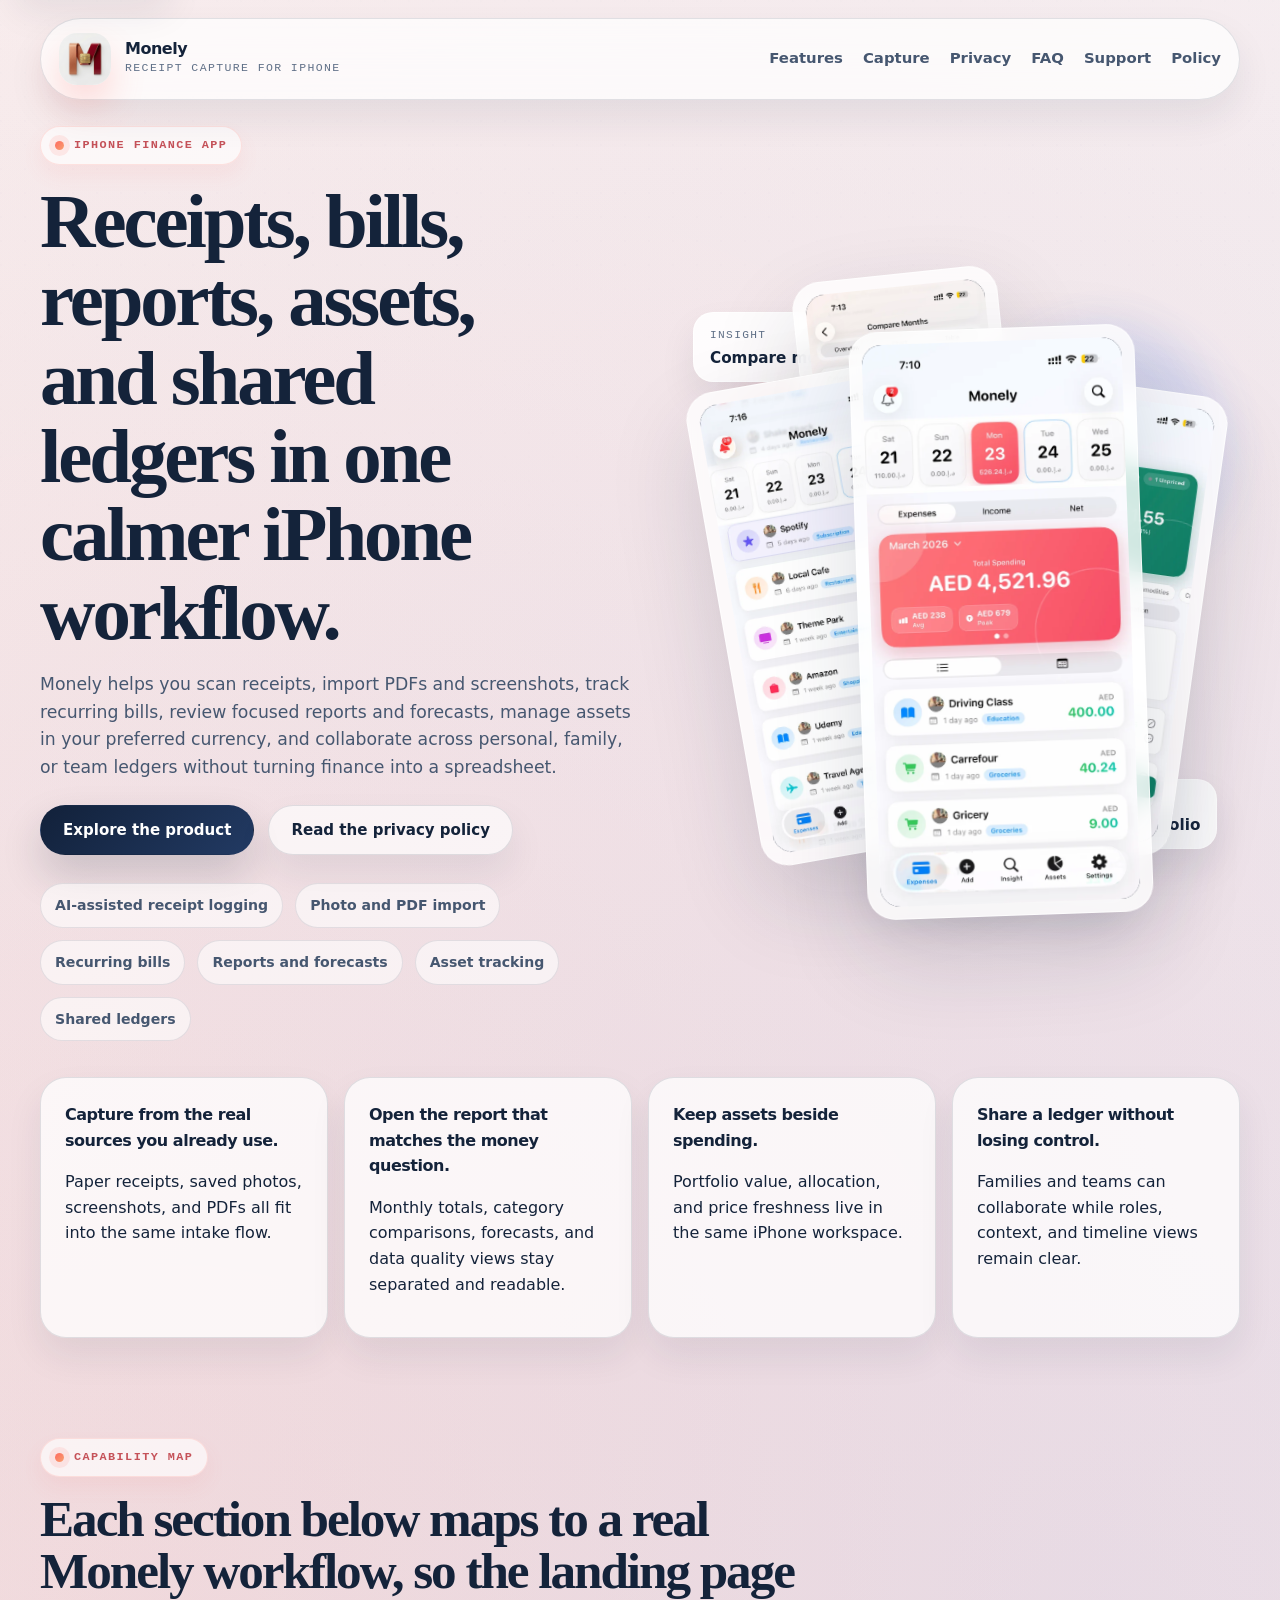
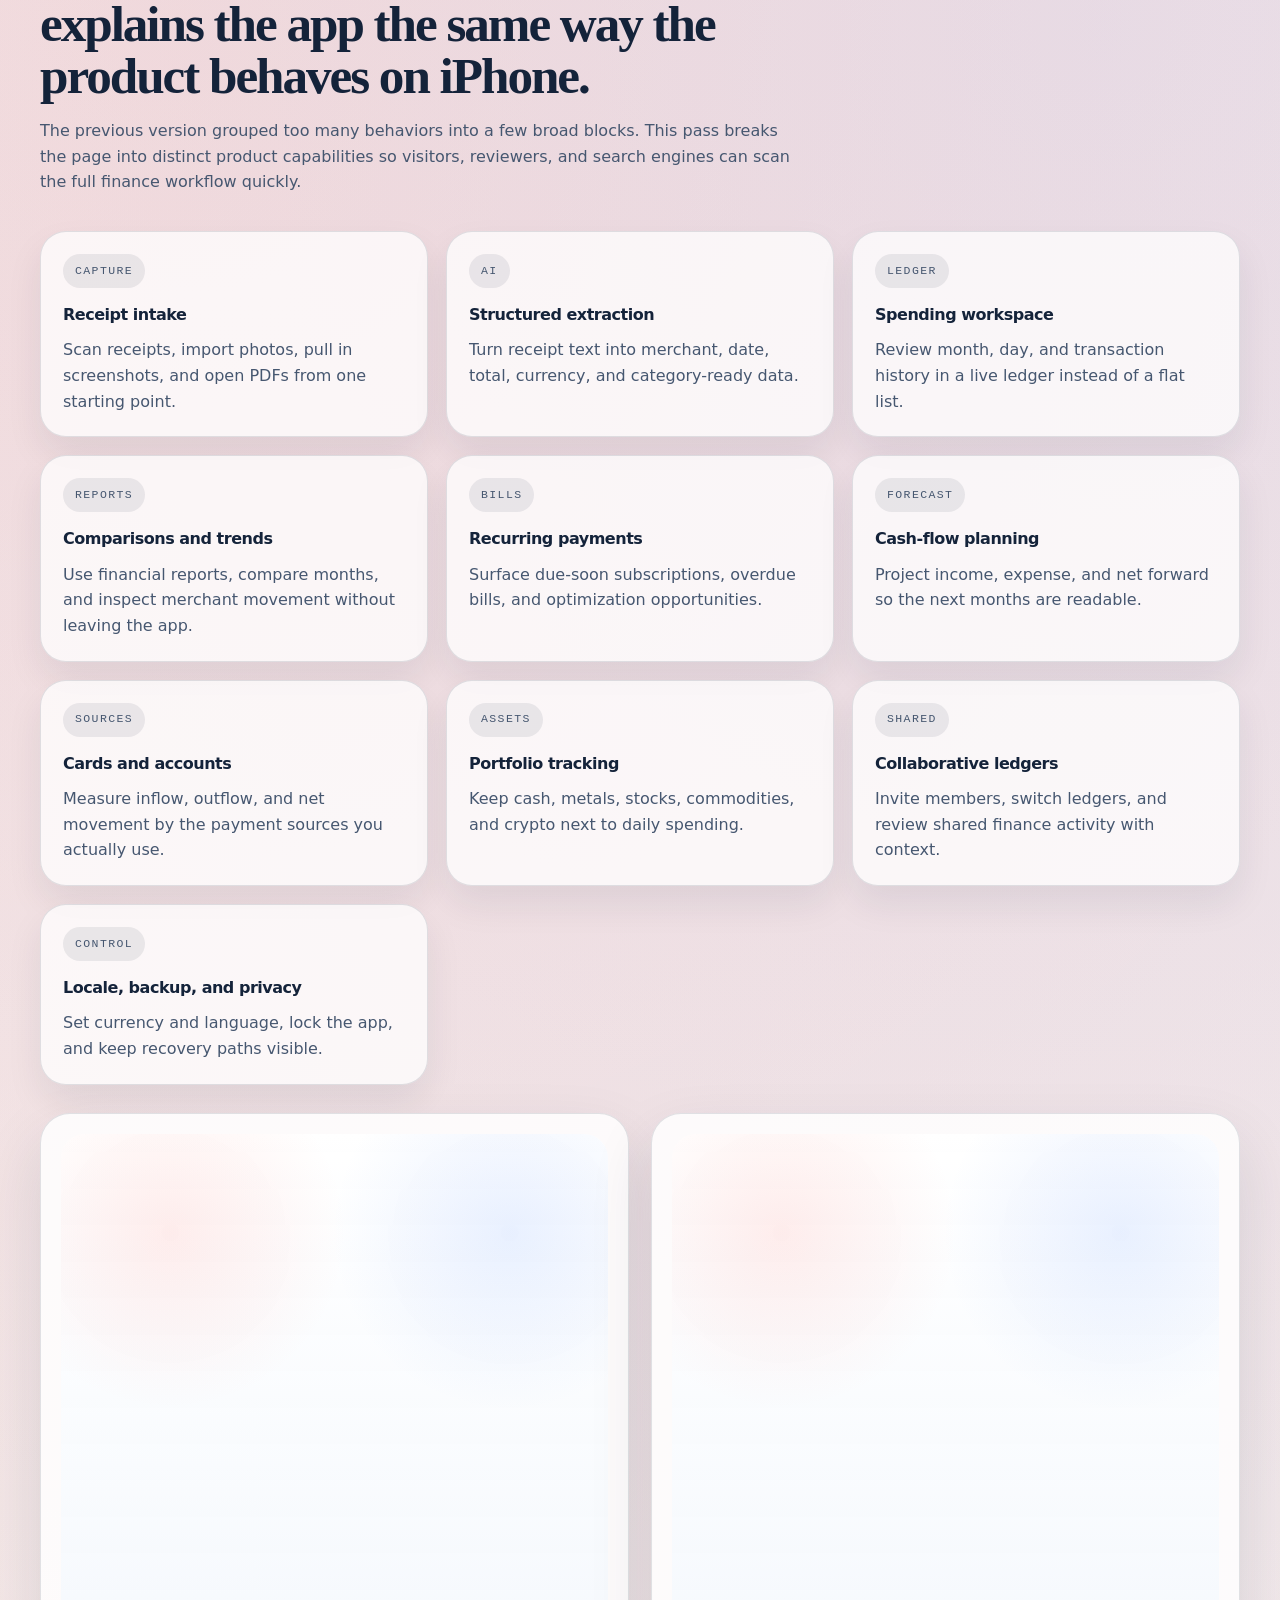
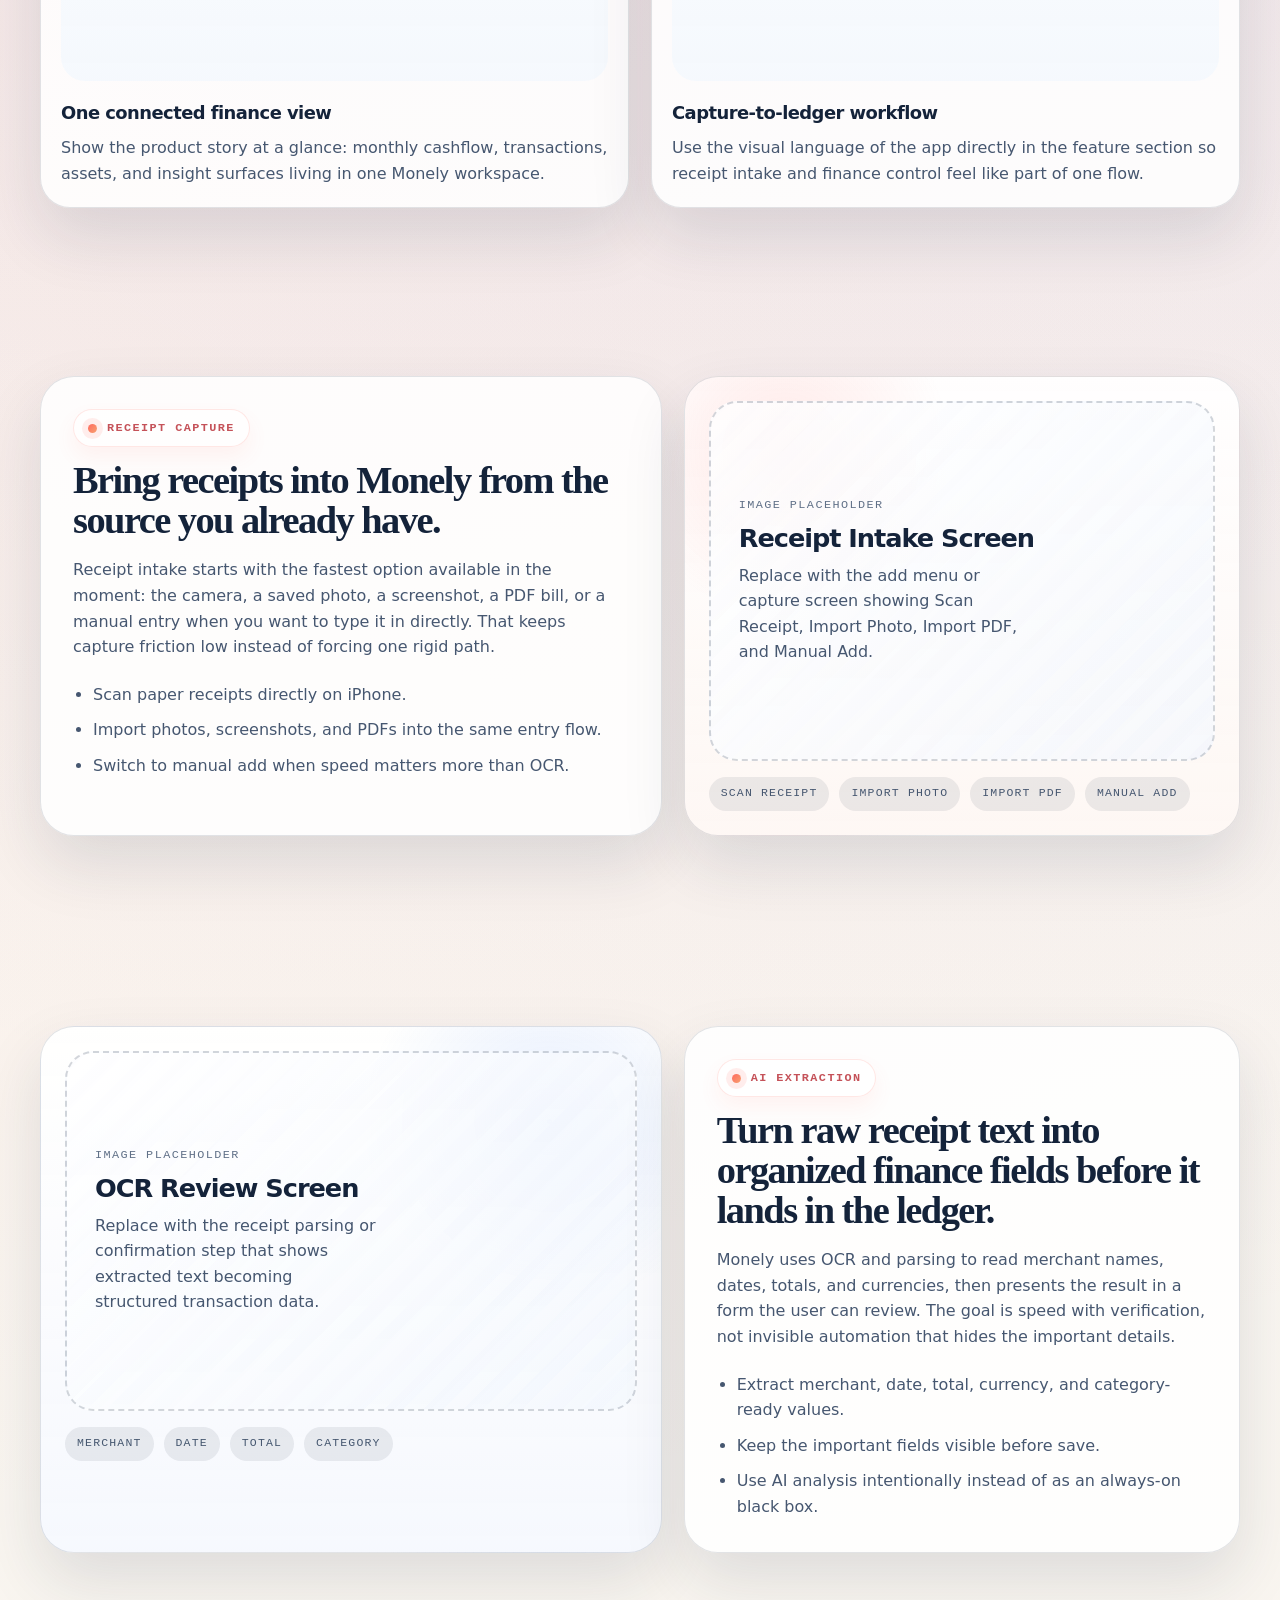
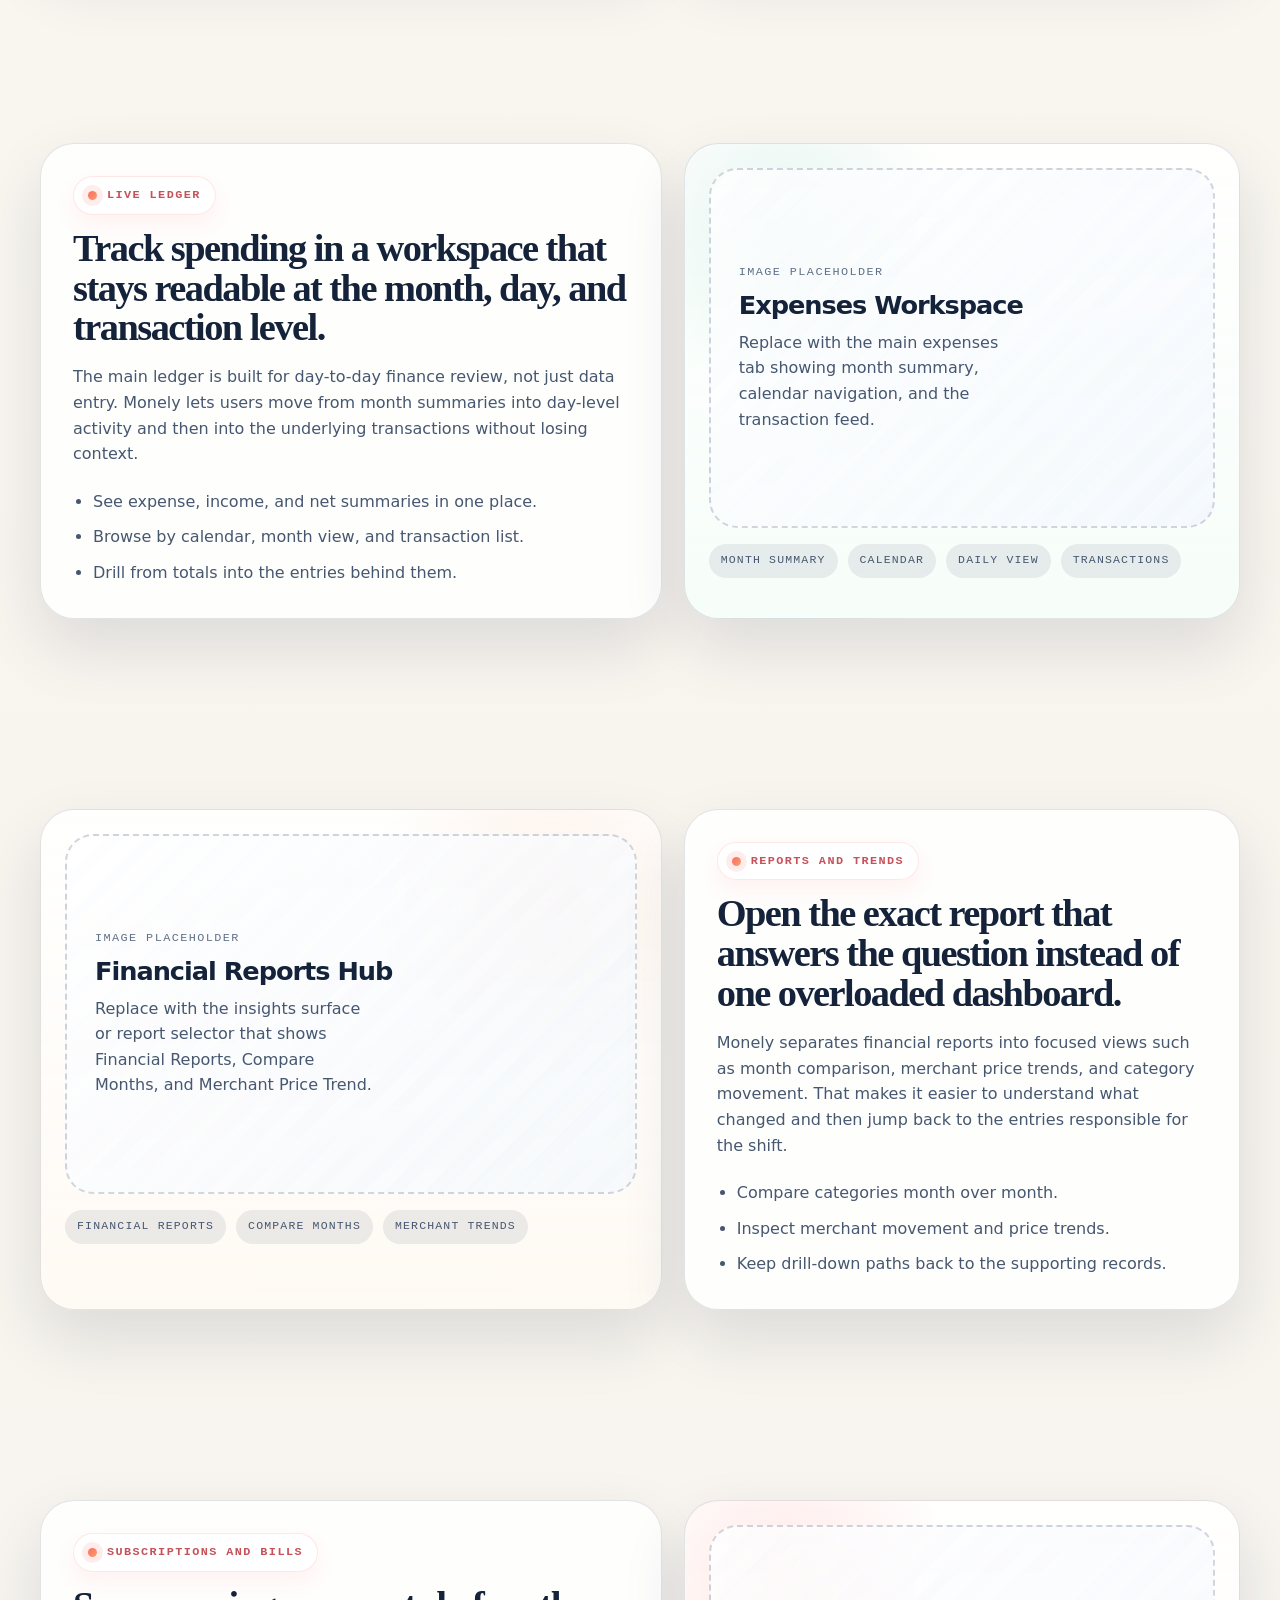
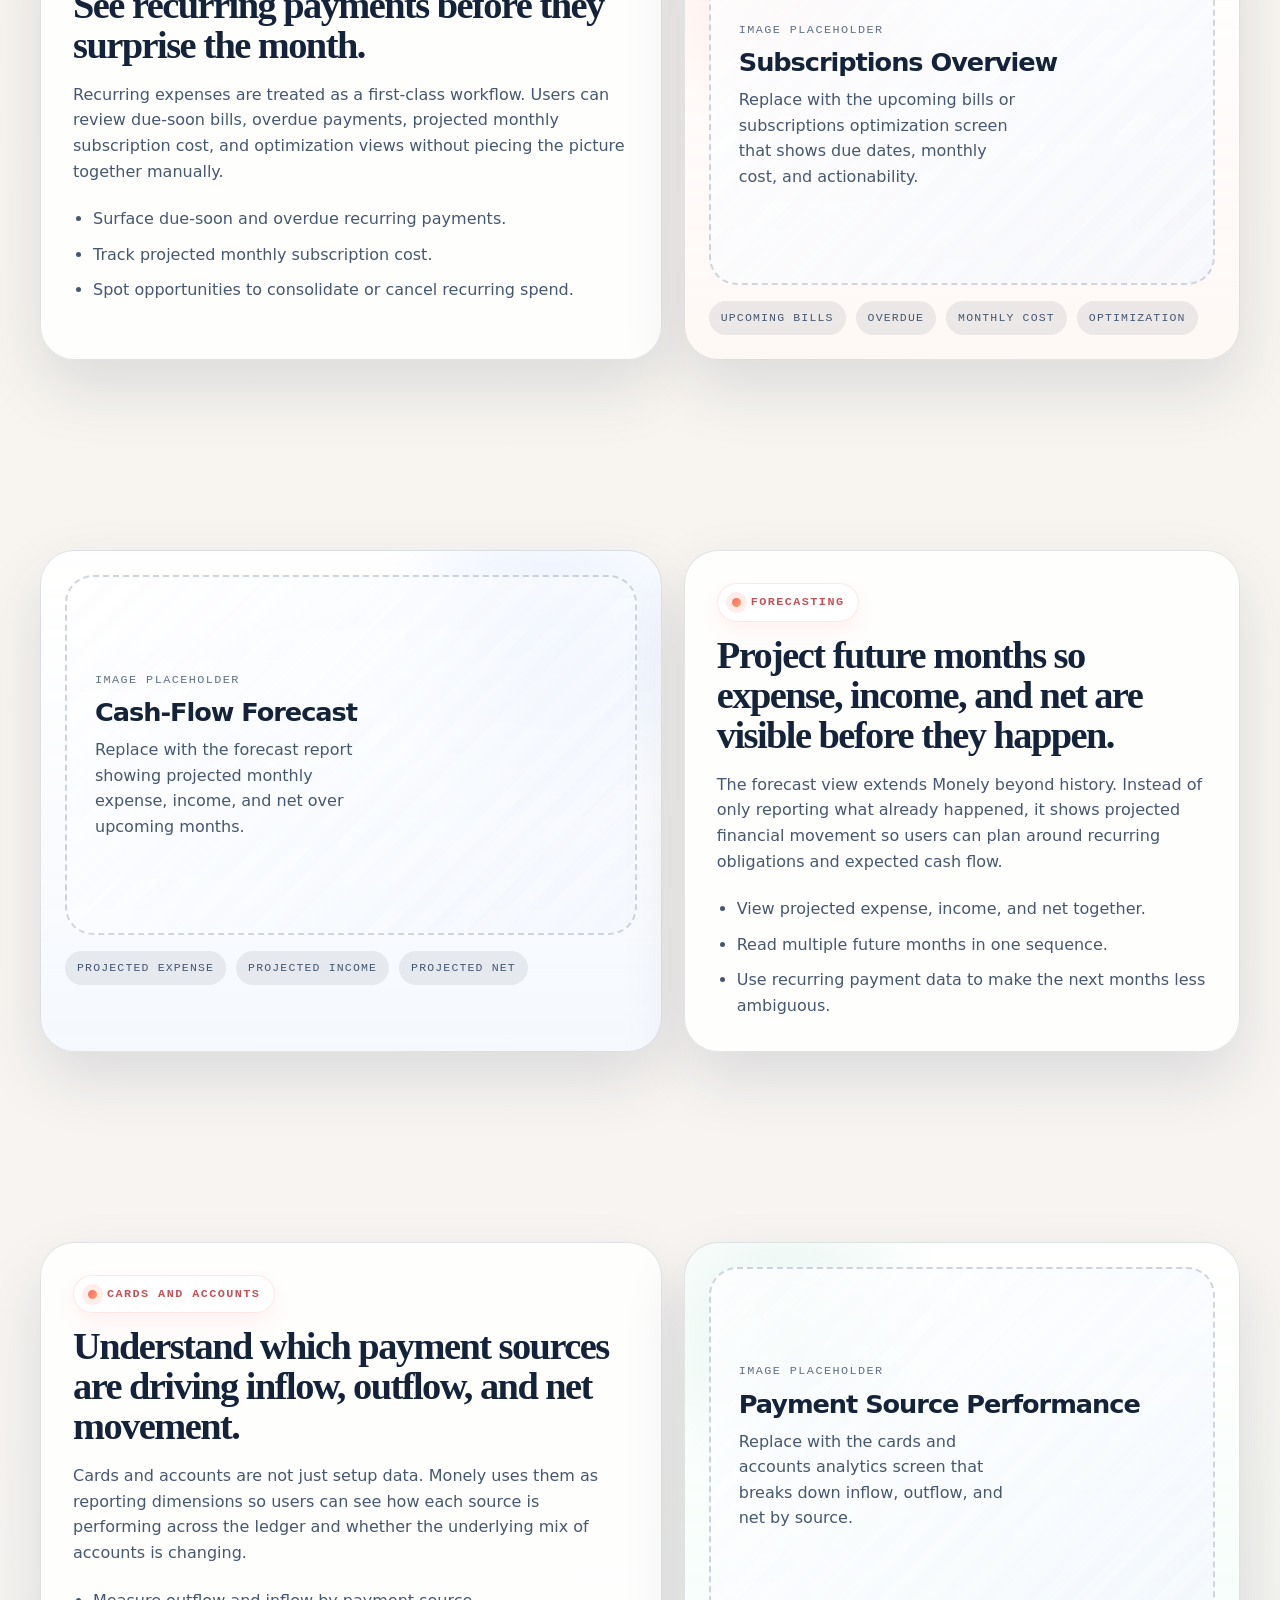
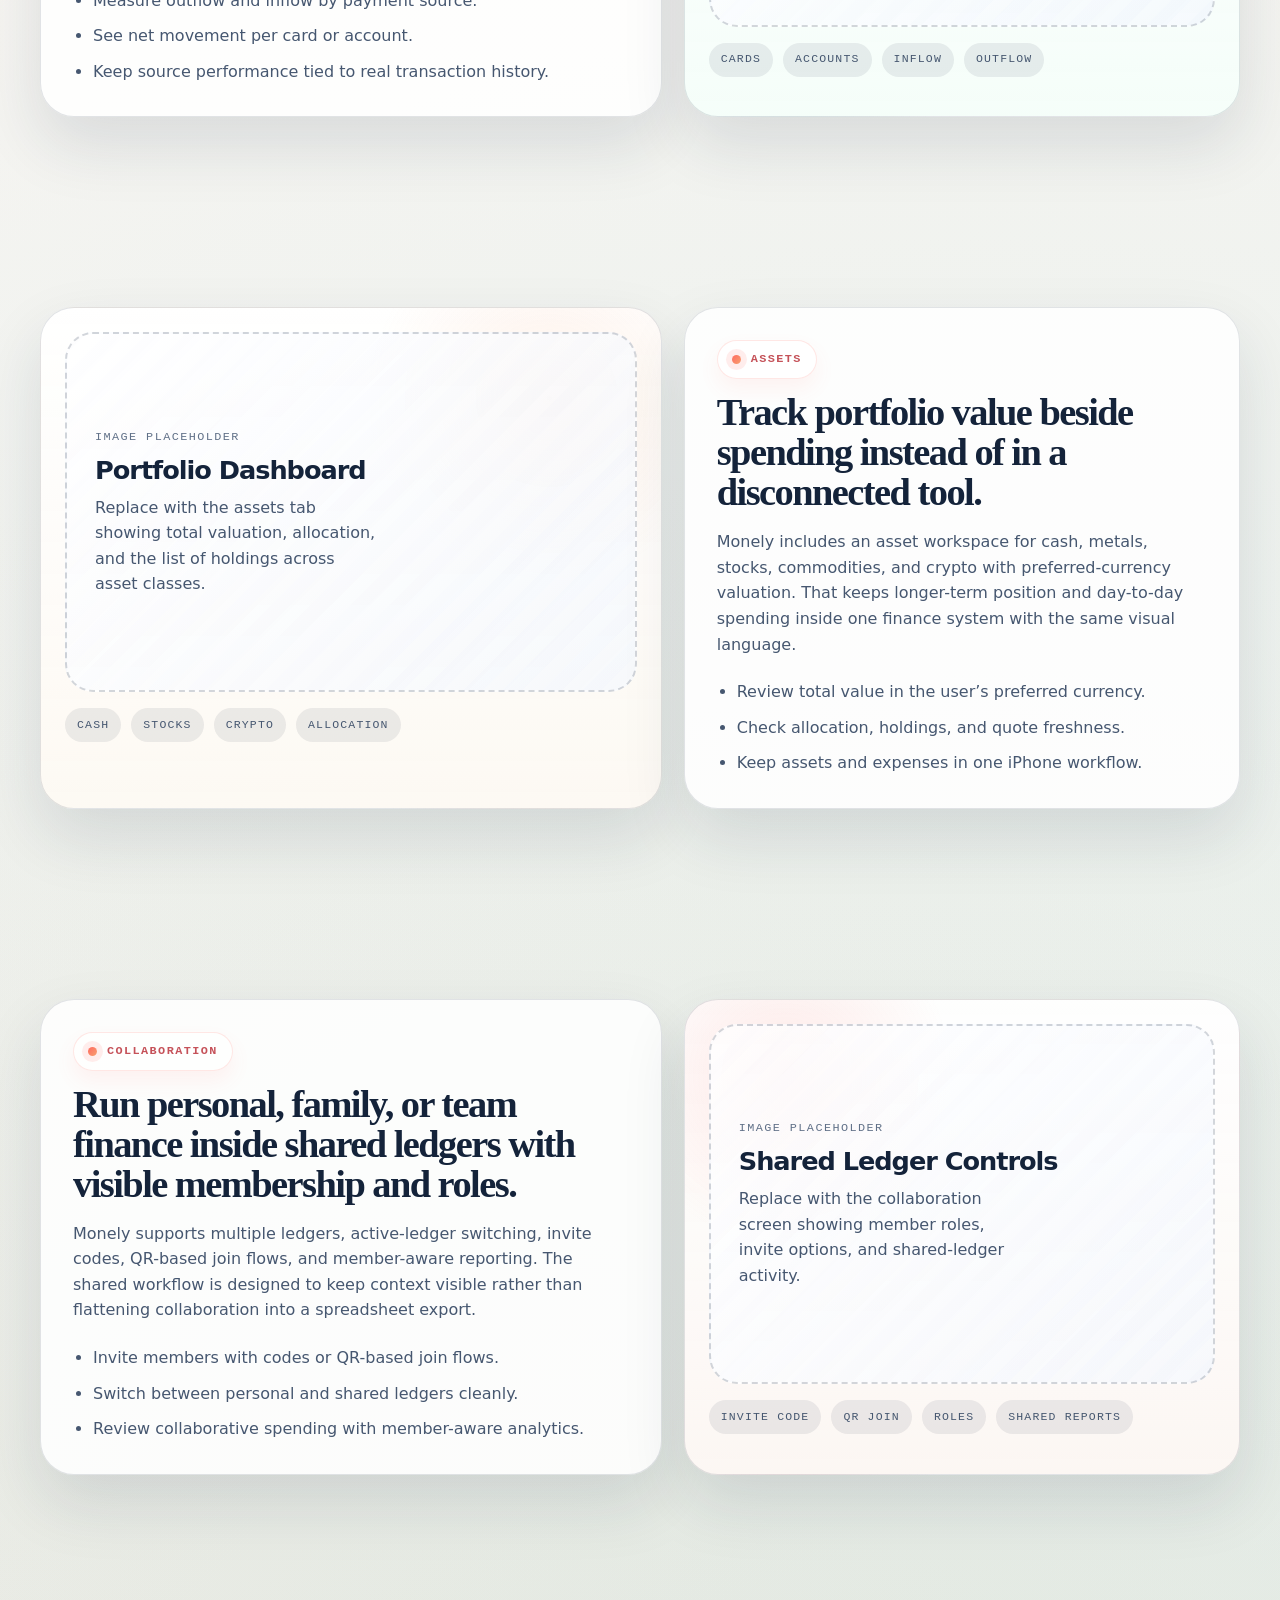
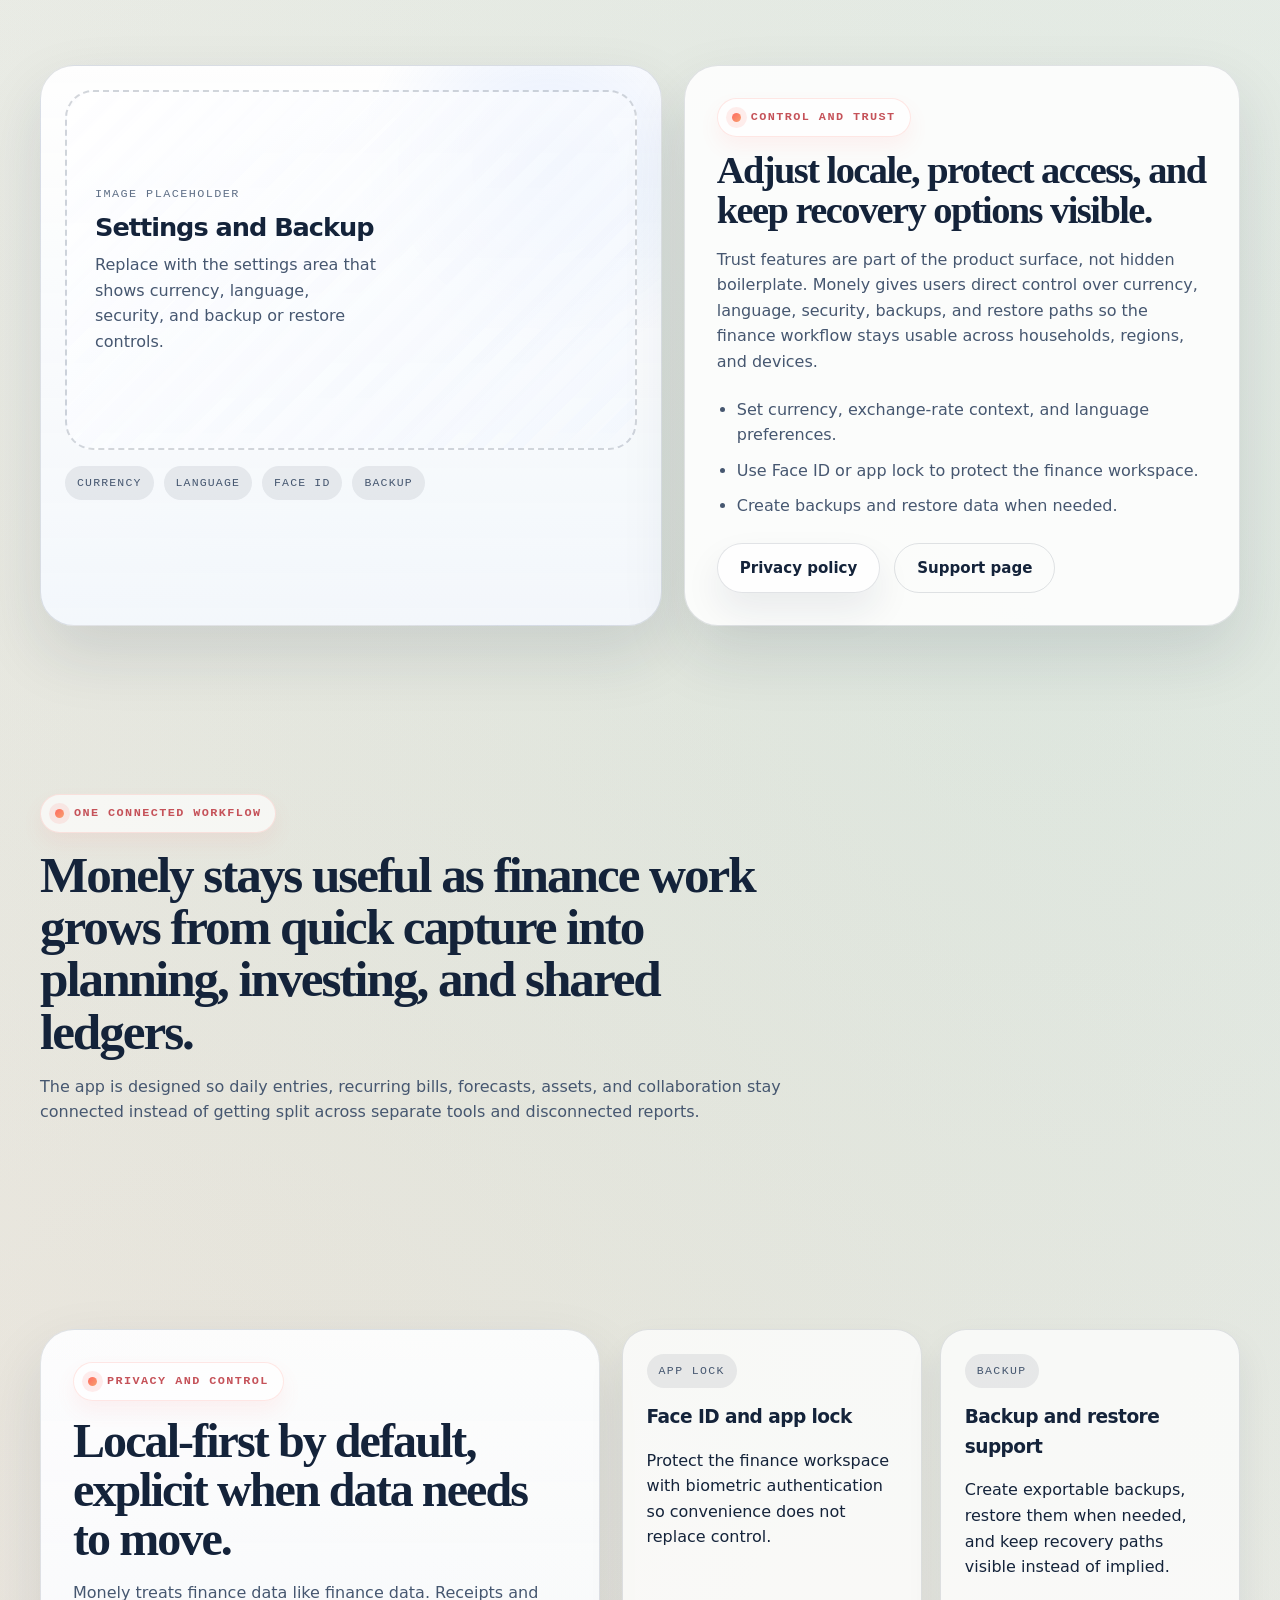
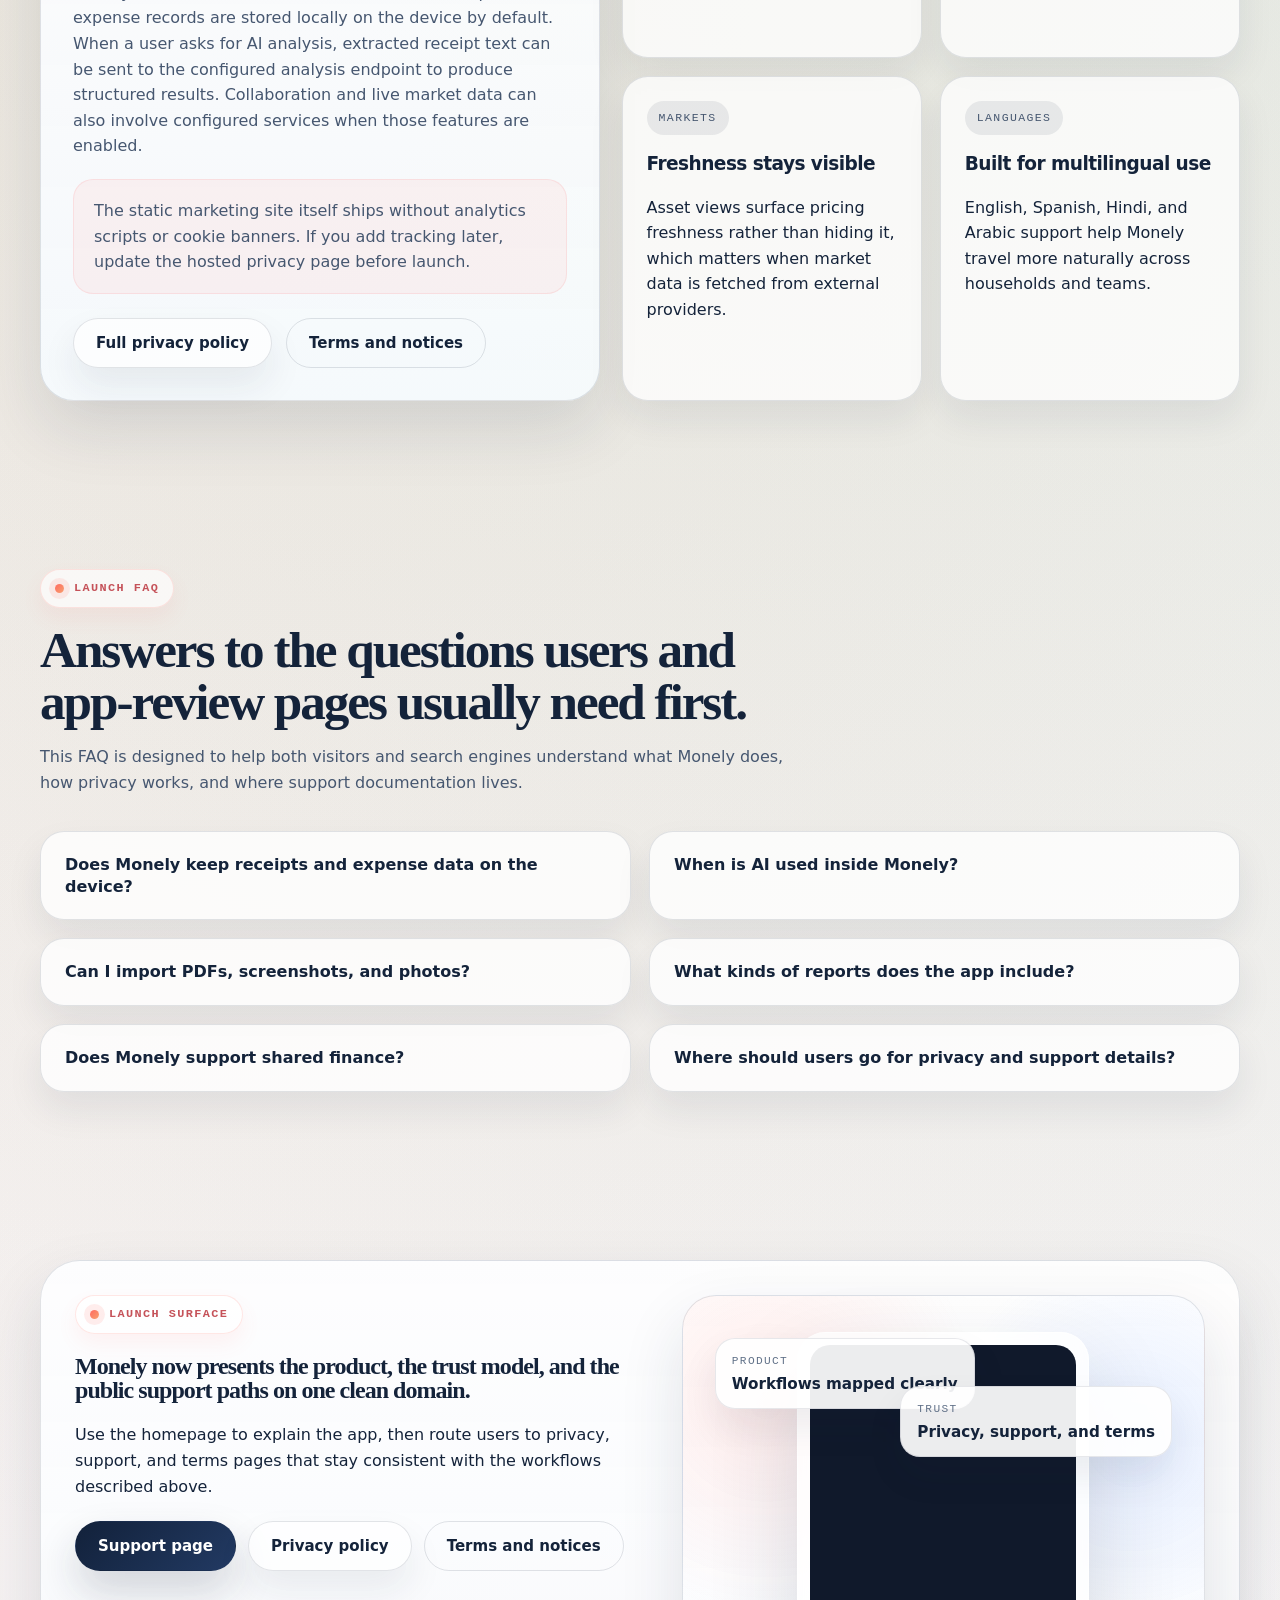
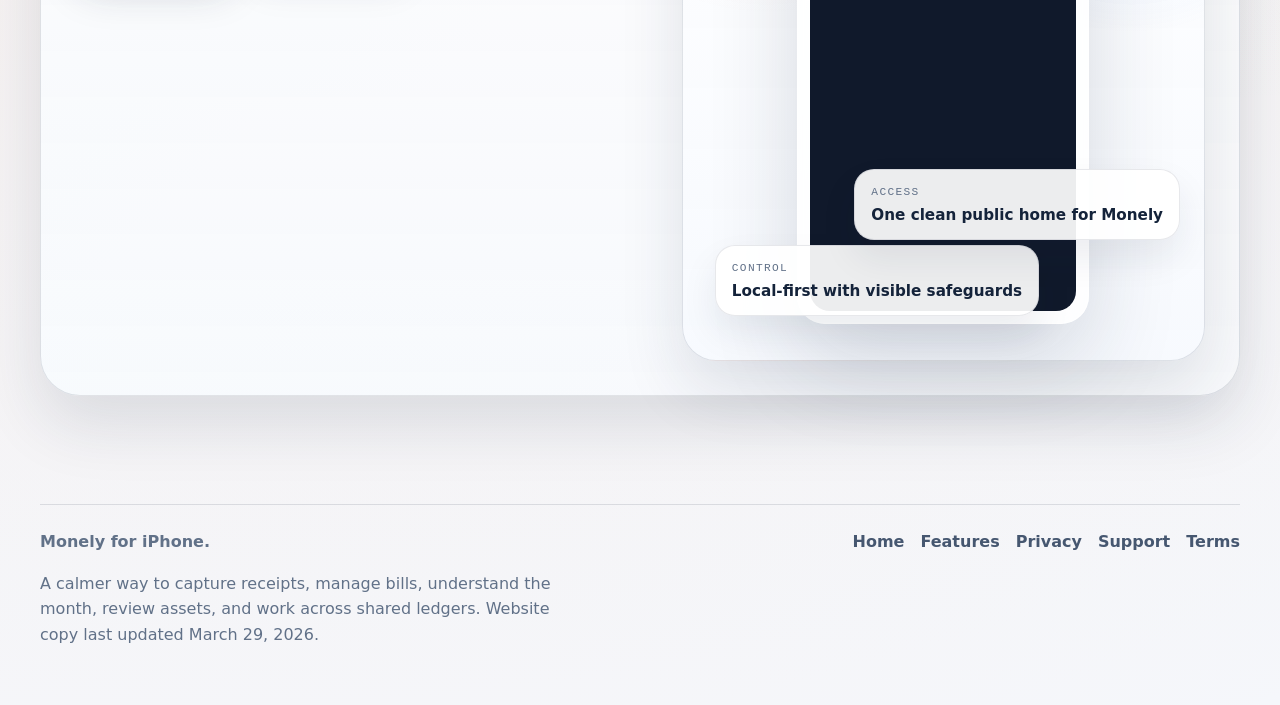
==== commit 58c2c6b3: "Enhance index.html and styles.css for improved layout and animations. Added new device card images a" ====
--- a/index.html
+++ b/index.html
@@ -131,27 +131,30 @@
           <div class="aura aura-blue"></div>
           <div class="aura aura-mint"></div>
 
+          <figure class="device-card top">
+            <img src="clipledger_landing_assets/hero-screen-compare-months.webp" width="620" height="1341" alt="">
+          </figure>
           <figure class="device-card left">
-            <img src="clipledger_landing_assets/mockups/screen-add.svg" width="620" height="1320" alt="">
+            <img src="clipledger_landing_assets/hero-screen-expense-list.webp" width="620" height="1341" alt="">
           </figure>
           <figure class="device-card main">
-            <img src="clipledger_landing_assets/mockups/screen-expenses.svg" width="620" height="1320" alt="" fetchpriority="high">
+            <img src="clipledger_landing_assets/hero-screen-spending.webp" width="620" height="1341" alt="" fetchpriority="high">
           </figure>
           <figure class="device-card right">
-            <img src="clipledger_landing_assets/mockups/screen-collab.svg" width="620" height="1320" alt="">
+            <img src="clipledger_landing_assets/hero-screen-assets.webp" width="620" height="1341" alt="">
           </figure>
 
           <div class="floating-note note-one">
-            <small>Receipt flow</small>
-            <strong>Camera, photo, or PDF</strong>
+            <small>Insight</small>
+            <strong>Compare months clearly</strong>
           </div>
           <div class="floating-note note-two">
-            <small>Shared finance</small>
-            <strong>Member-aware ledgers</strong>
+            <small>Assets</small>
+            <strong>Preferred-currency portfolio</strong>
           </div>
           <div class="floating-note note-three">
-            <small>Privacy</small>
-            <strong>Local-first by default</strong>
+            <small>Ledger</small>
+            <strong>Day-by-day spending view</strong>
           </div>
         </div>
       </div>
--- a/styles.css
+++ b/styles.css
@@ -349,8 +349,9 @@
 
 .hero-stage {
   position: relative;
-  min-height: 620px;
+  min-height: 680px;
   isolation: isolate;
+  perspective: 1400px;
 }
 
 .aura {
@@ -358,6 +359,7 @@
   border-radius: 999px;
   filter: blur(20px);
   opacity: 0.78;
+  animation: hero-aura-pulse 14s ease-in-out infinite;
 }
 
 .aura-coral {
@@ -393,6 +395,14 @@
   background: rgba(255, 255, 255, 0.78);
   backdrop-filter: blur(14px);
   box-shadow: var(--shadow-lg);
+  opacity: 0;
+  transform:
+    translate(var(--card-x, 0), var(--card-y, 0))
+    rotate(var(--card-rotate, 0deg));
+  animation:
+    hero-card-enter 0.9s var(--card-delay, 0ms) cubic-bezier(0.22, 1, 0.36, 1) forwards,
+    hero-card-float 9s calc(var(--card-delay, 0ms) + 1s) ease-in-out infinite;
+  will-change: transform;
 }
 
 .device-card img {
@@ -400,26 +410,52 @@
   background: #10192b;
 }
 
+.device-card.top {
+  left: 16%;
+  top: 2%;
+  z-index: 1;
+  width: min(206px, 32vw);
+  --card-x: 0px;
+  --card-y: 0px;
+  --card-rotate: -6deg;
+  --card-float: -12px;
+  --card-delay: 0ms;
+}
+
 .device-card.main {
   left: 50%;
   top: 10%;
-  z-index: 3;
+  z-index: 4;
   width: min(286px, 44vw);
-  transform: translateX(-50%) rotate(-2deg);
+  --card-x: -50%;
+  --card-y: 0px;
+  --card-rotate: -2deg;
+  --card-float: -18px;
+  --card-delay: 220ms;
 }
 
 .device-card.left {
   left: 0;
   bottom: 8%;
   z-index: 2;
-  transform: rotate(-10deg);
+  width: min(236px, 38vw);
+  --card-x: 0px;
+  --card-y: 0px;
+  --card-rotate: -10deg;
+  --card-float: -14px;
+  --card-delay: 120ms;
 }
 
 .device-card.right {
   top: 18%;
   right: 0;
-  z-index: 1;
-  transform: rotate(8deg);
+  z-index: 3;
+  width: min(228px, 36vw);
+  --card-x: 0px;
+  --card-y: 0px;
+  --card-rotate: 8deg;
+  --card-float: 14px;
+  --card-delay: 360ms;
 }
 
 .floating-note {
@@ -431,6 +467,10 @@
   border-radius: 20px;
   background: rgba(255, 255, 255, 0.88);
   box-shadow: var(--shadow-sm);
+  opacity: 0;
+  animation:
+    hero-note-enter 0.8s var(--note-delay, 0ms) cubic-bezier(0.22, 1, 0.36, 1) forwards,
+    hero-note-float 10s calc(var(--note-delay, 0ms) + 1.1s) ease-in-out infinite;
 }
 
 .floating-note small {
@@ -447,18 +487,85 @@
 }
 
 .note-one {
-  top: 12%;
+  top: 10%;
   left: 2%;
+  --note-delay: 520ms;
 }
 
 .note-two {
   right: 4%;
-  bottom: 9%;
+  bottom: 11%;
+  --note-delay: 720ms;
 }
 
 .note-three {
-  left: 28%;
-  bottom: 2%;
+  left: 34%;
+  bottom: 3%;
+  --note-delay: 620ms;
+}
+
+@keyframes hero-card-enter {
+  from {
+    opacity: 0;
+    transform:
+      translate(var(--card-x, 0), calc(var(--card-y, 0px) + 34px))
+      rotate(calc(var(--card-rotate, 0deg) - 3deg))
+      scale(0.94);
+  }
+  to {
+    opacity: 1;
+    transform:
+      translate(var(--card-x, 0), var(--card-y, 0))
+      rotate(var(--card-rotate, 0deg))
+      scale(1);
+  }
+}
+
+@keyframes hero-card-float {
+  0%,
+  100% {
+    transform:
+      translate(var(--card-x, 0), var(--card-y, 0))
+      rotate(var(--card-rotate, 0deg));
+  }
+  50% {
+    transform:
+      translate(var(--card-x, 0), calc(var(--card-y, 0px) + var(--card-float, -12px)))
+      rotate(calc(var(--card-rotate, 0deg) + 1.2deg));
+  }
+}
+
+@keyframes hero-note-enter {
+  from {
+    opacity: 0;
+    transform: translateY(18px) scale(0.94);
+  }
+  to {
+    opacity: 1;
+    transform: translateY(0) scale(1);
+  }
+}
+
+@keyframes hero-note-float {
+  0%,
+  100% {
+    transform: translateY(0);
+  }
+  50% {
+    transform: translateY(-8px);
+  }
+}
+
+@keyframes hero-aura-pulse {
+  0%,
+  100% {
+    opacity: 0.68;
+    transform: scale(1);
+  }
+  50% {
+    opacity: 0.94;
+    transform: scale(1.08);
+  }
 }
 
 .section-head {
@@ -1166,7 +1273,7 @@
   }
 
   .hero-stage {
-    min-height: 540px;
+    min-height: 600px;
   }
 }
 
@@ -1188,7 +1295,7 @@
   }
 
   .hero-stage {
-    min-height: 410px;
+    min-height: 500px;
   }
 
   .device-card {
@@ -1196,16 +1303,28 @@
     padding: 10px;
   }
 
+  .device-card.top {
+    width: min(152px, 32vw);
+  }
+
   .device-card.main {
     width: min(216px, 50vw);
   }
 
+  .device-card.left {
+    width: min(178px, 42vw);
+  }
+
+  .device-card.right {
+    width: min(170px, 40vw);
+  }
+
   .floating-note {
     padding: 12px 14px;
   }
 
   .note-one {
-    top: -6px;
+    top: 8px;
     left: 0;
   }
 
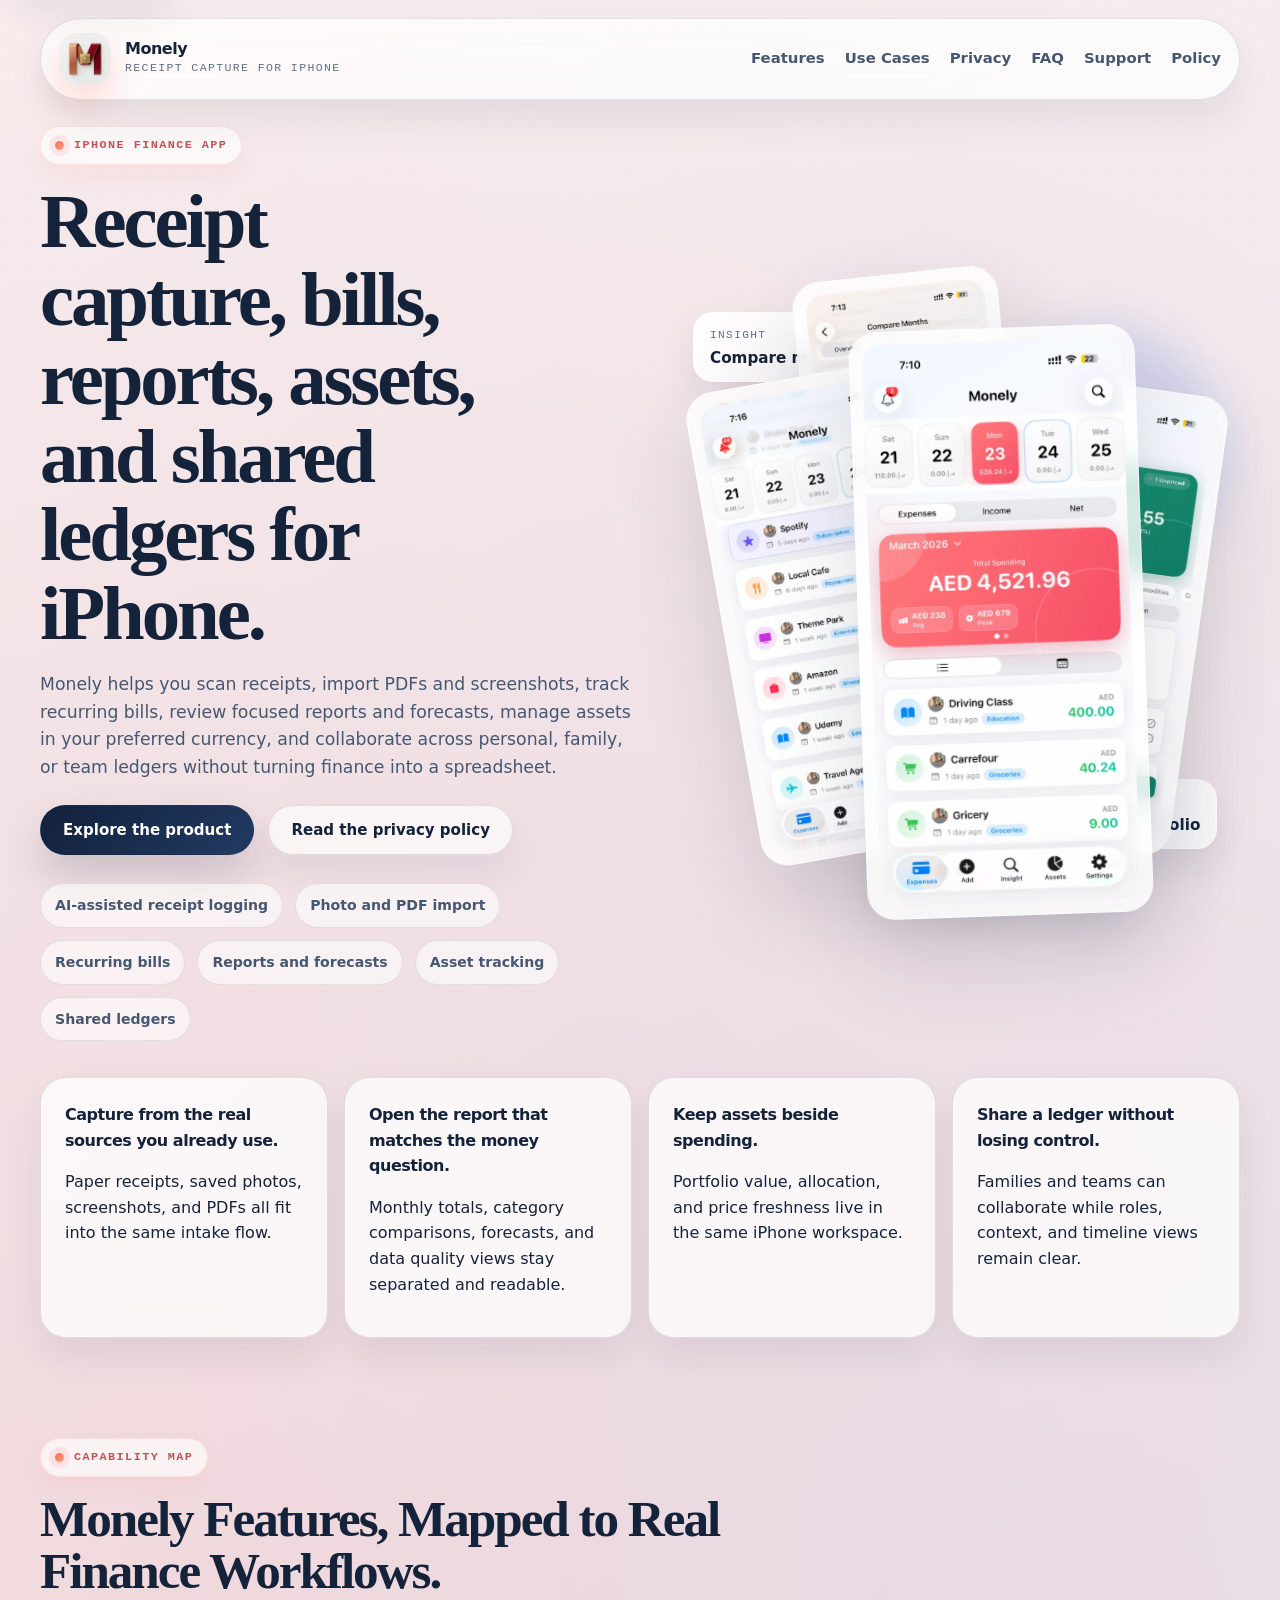
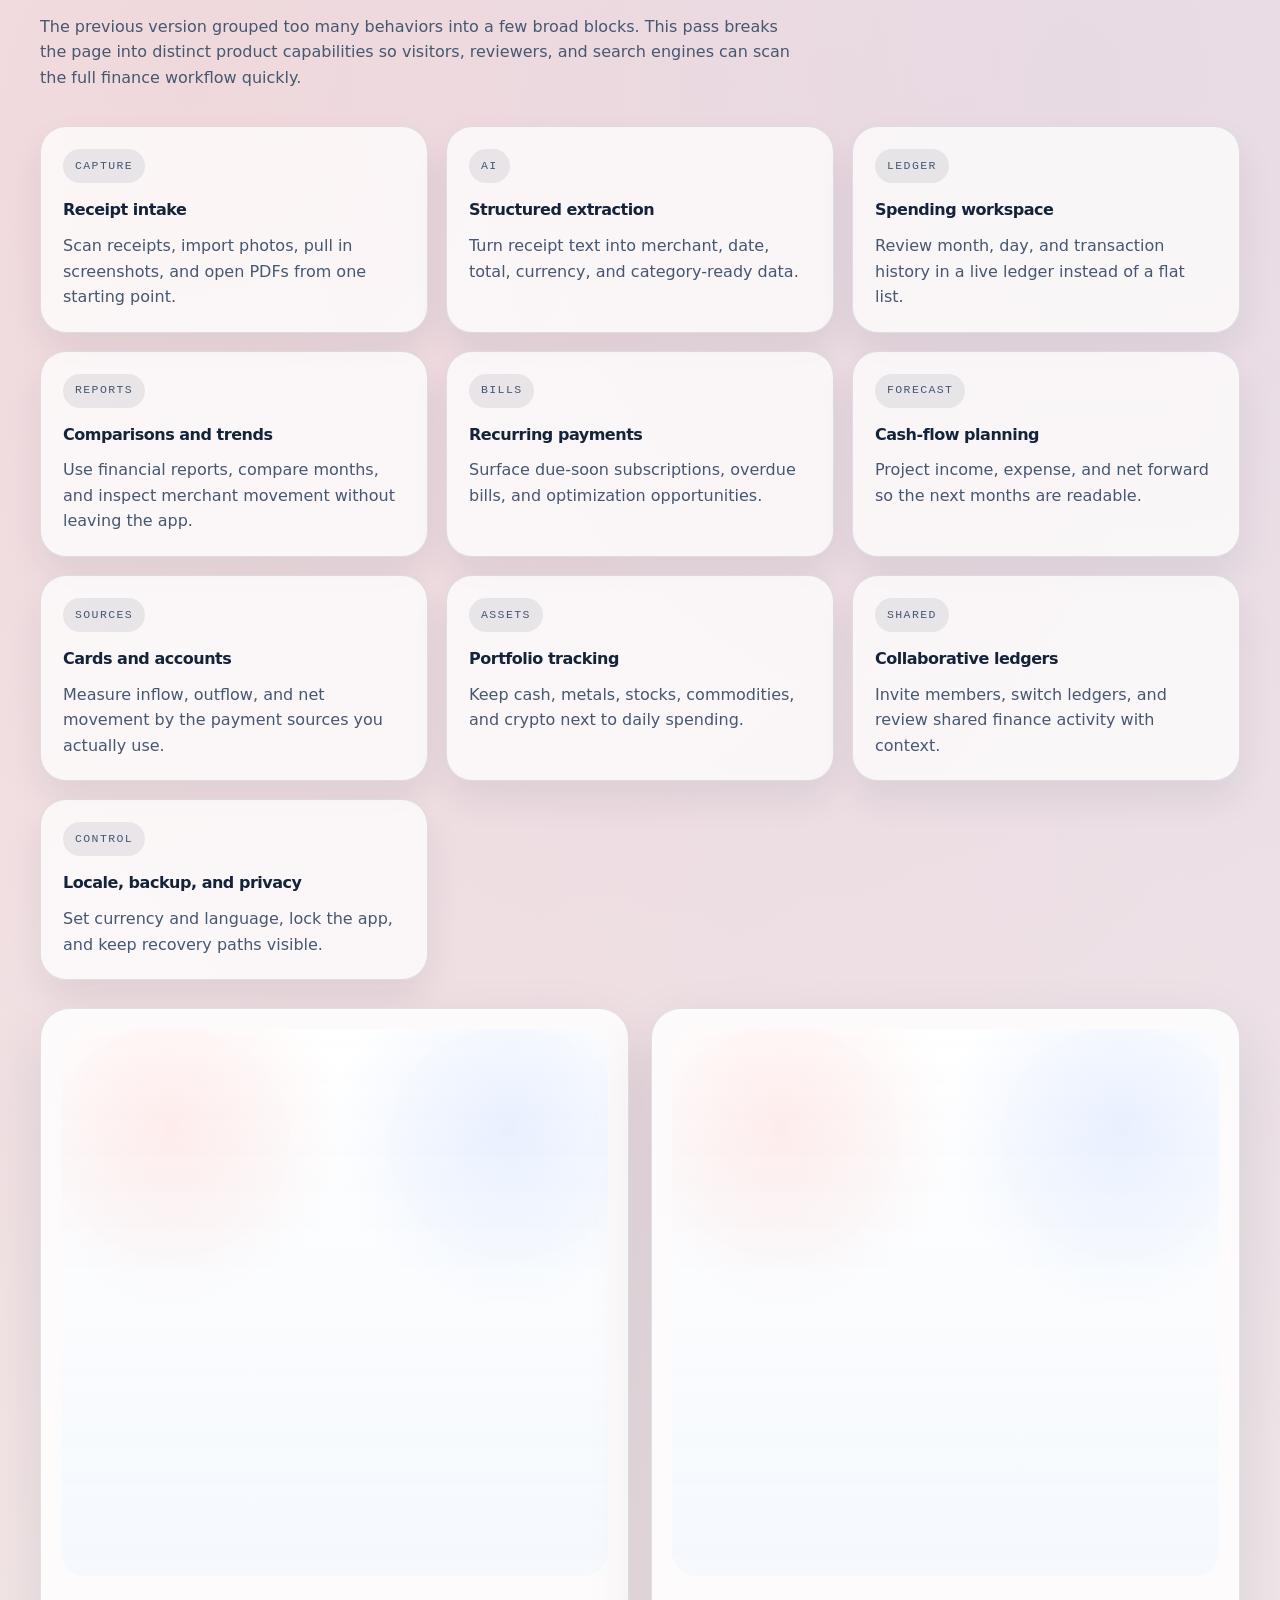
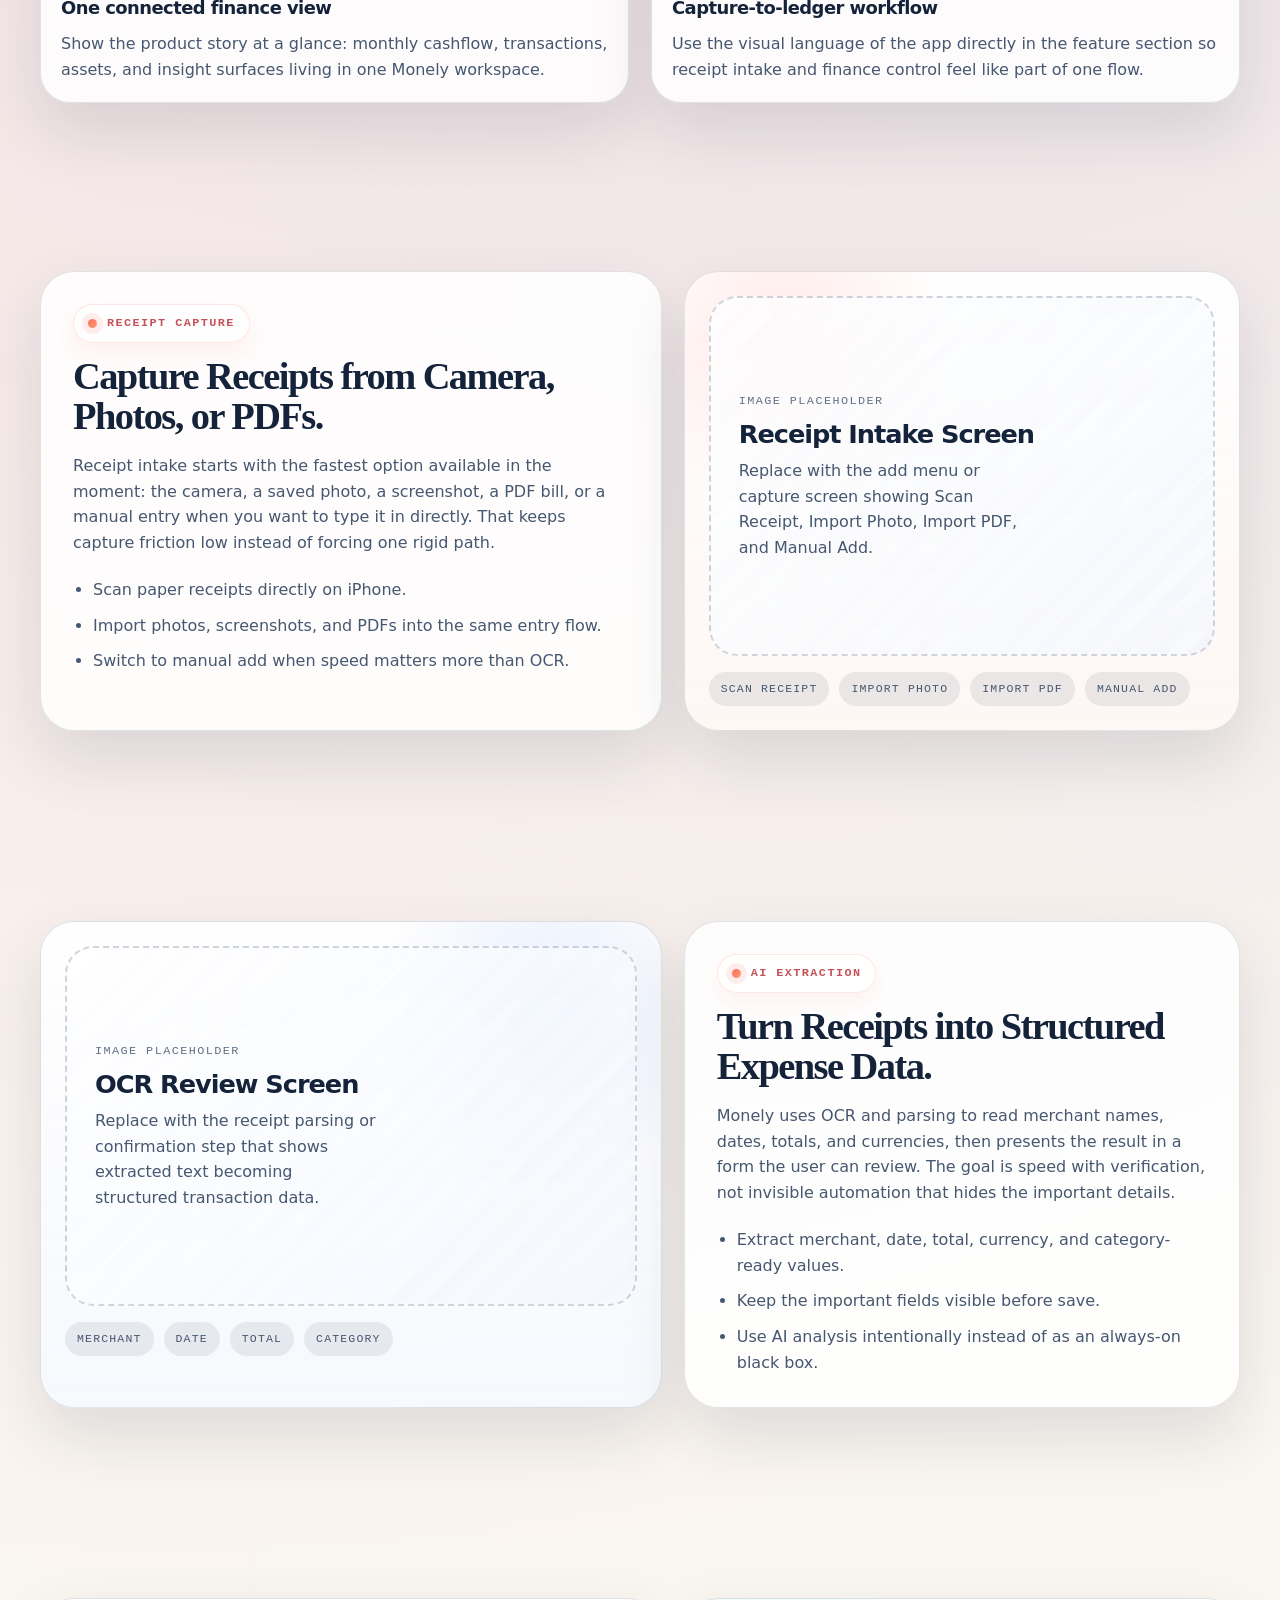
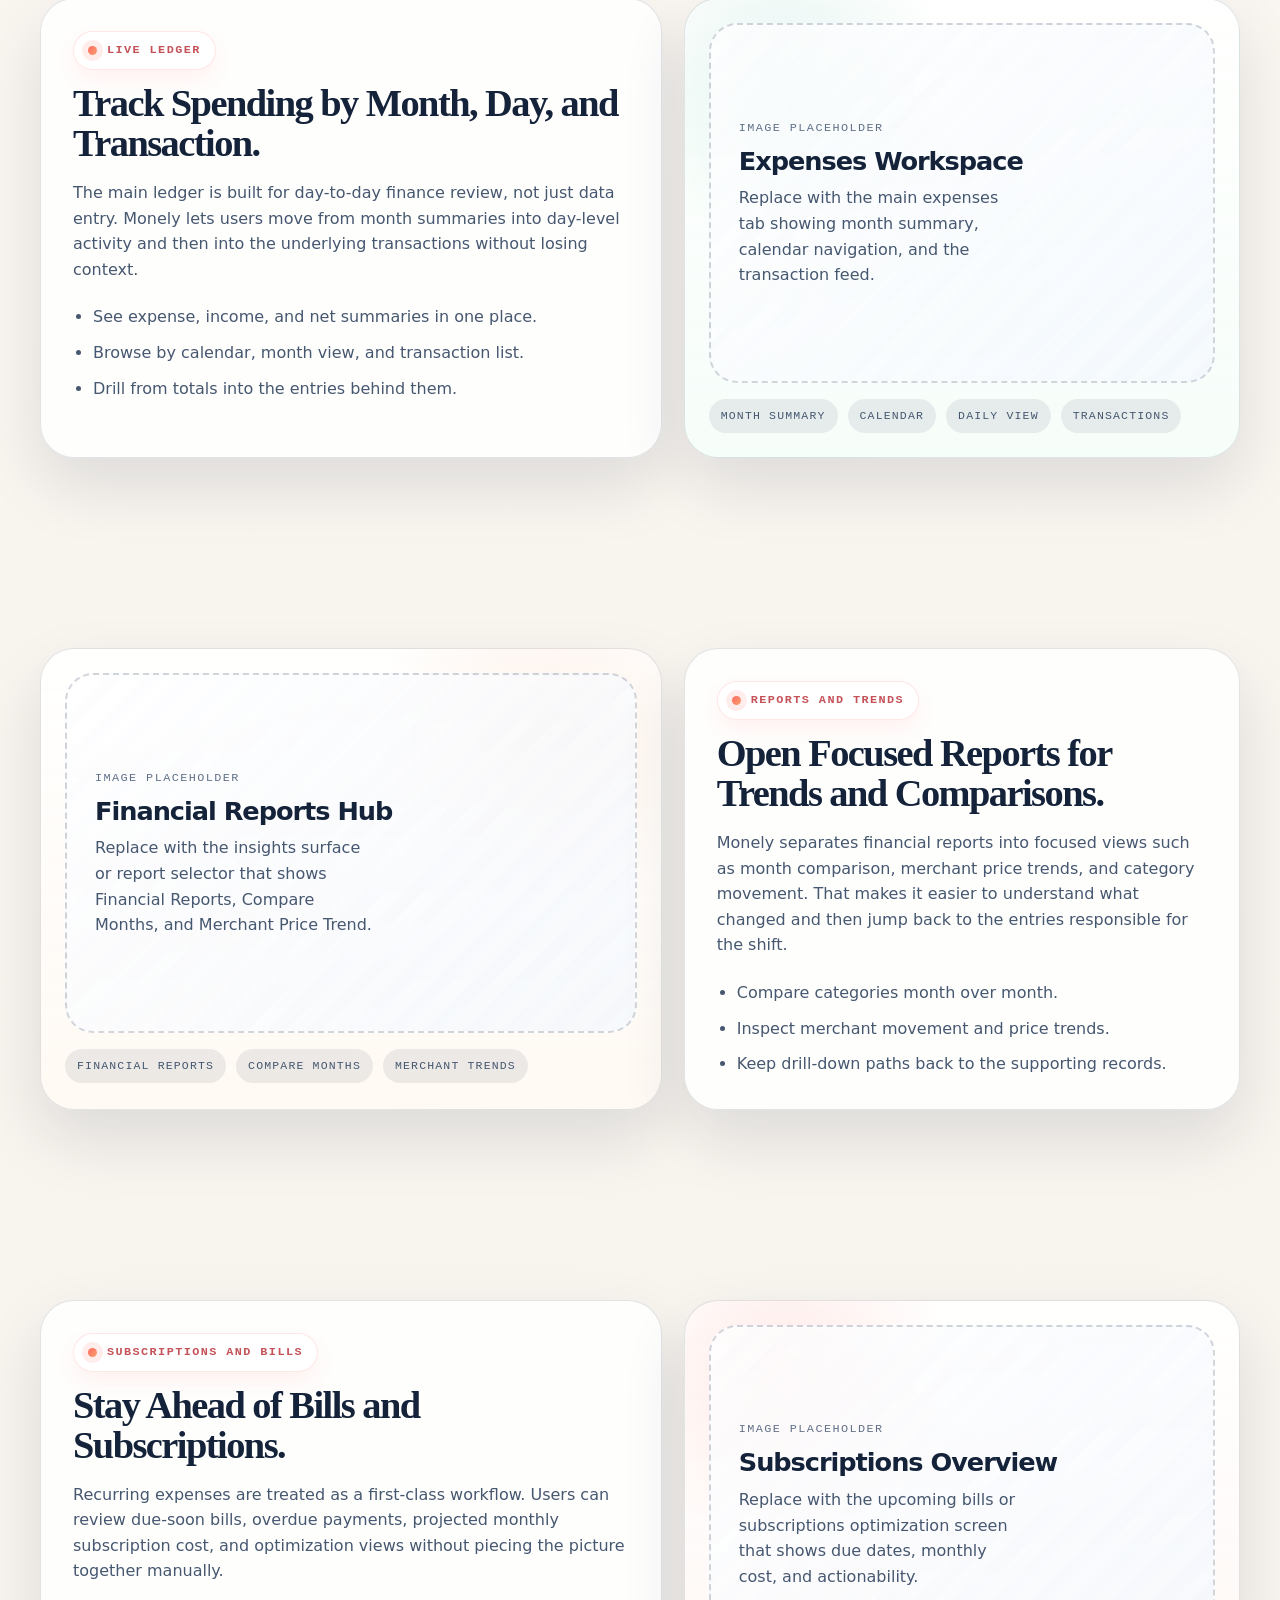
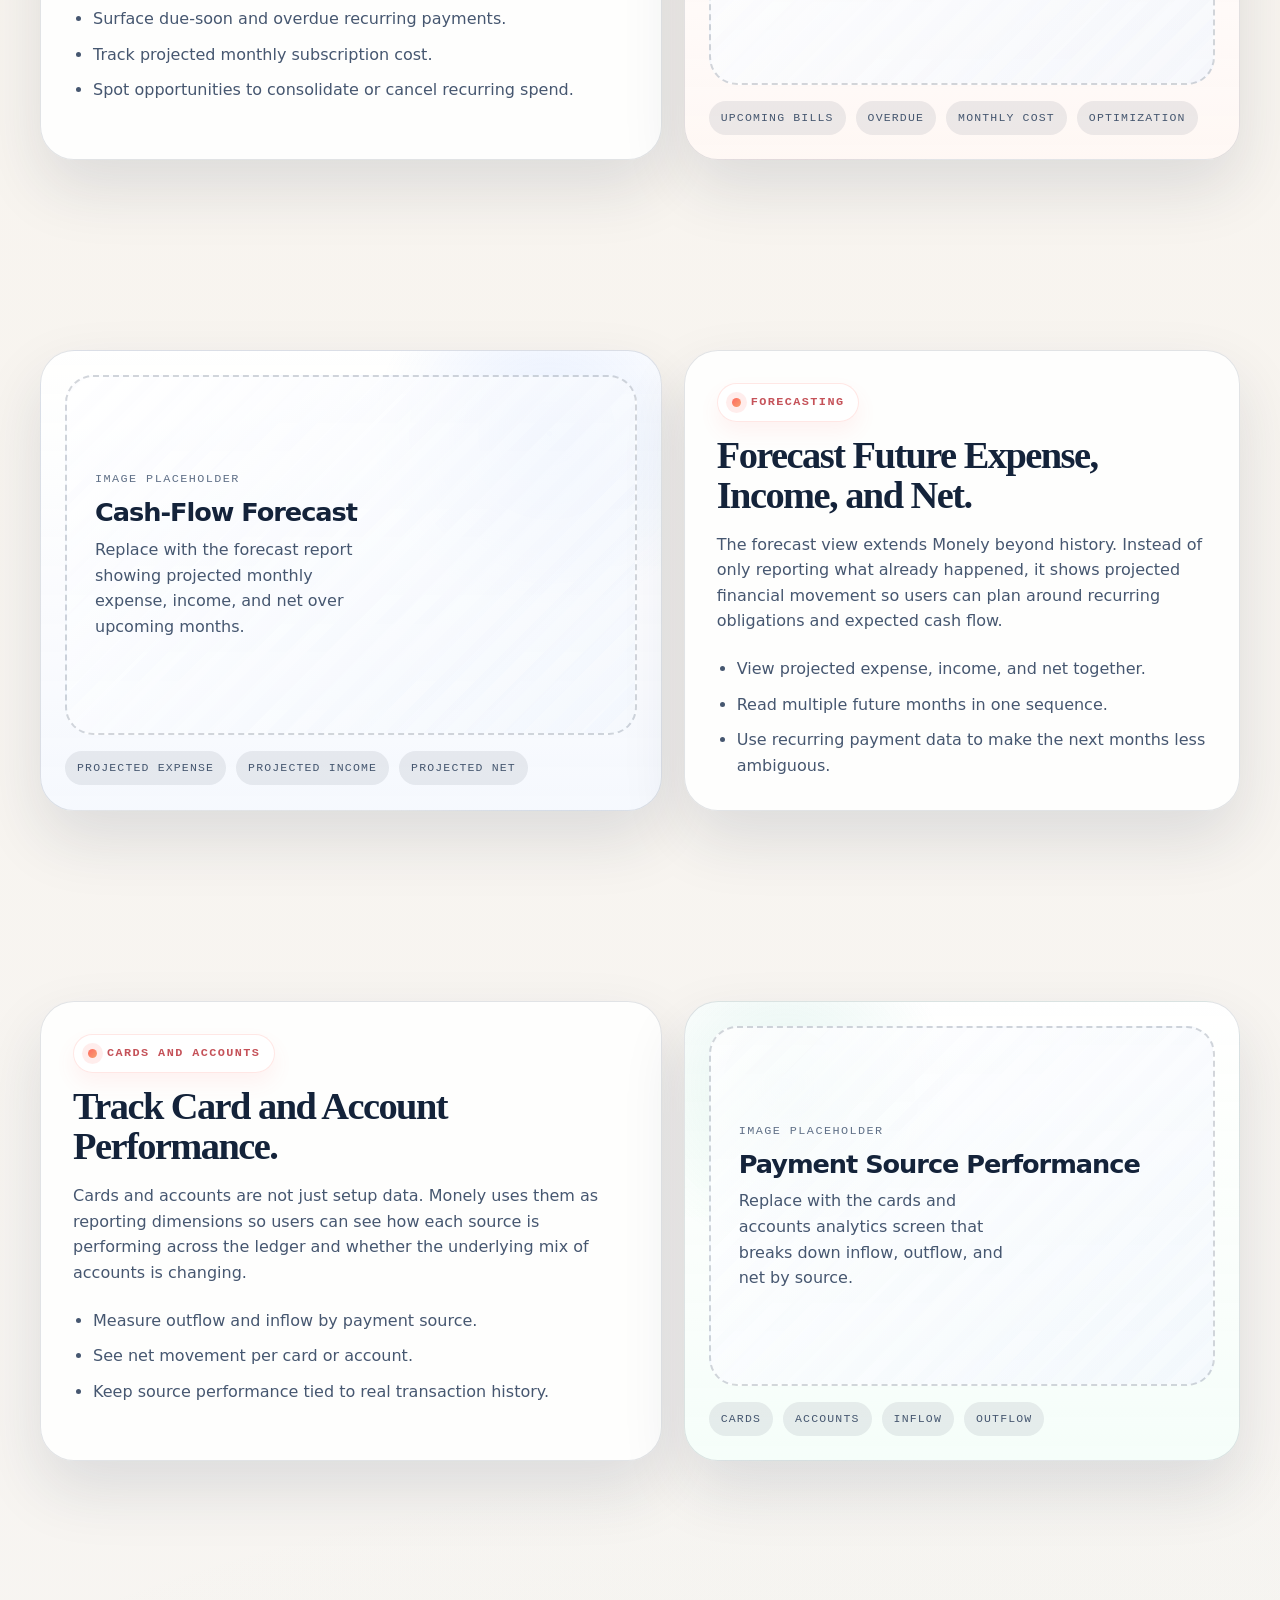
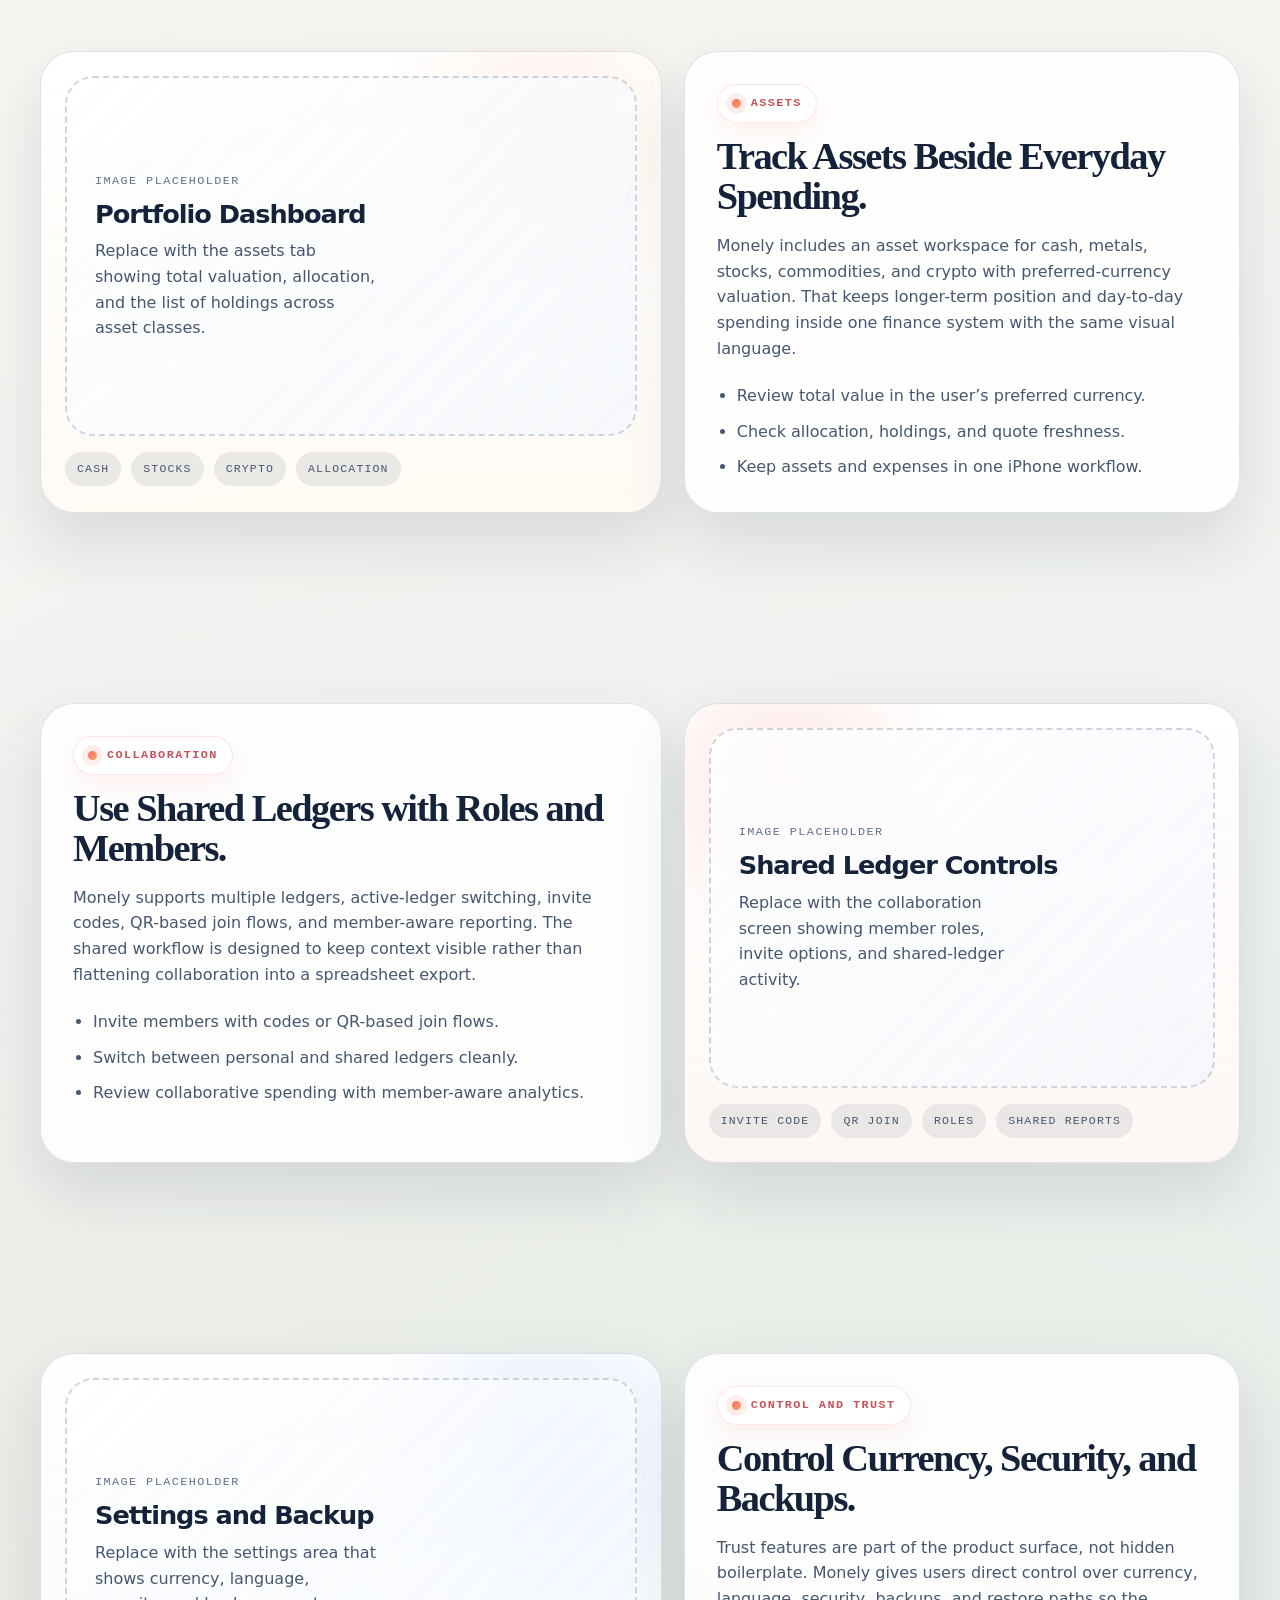
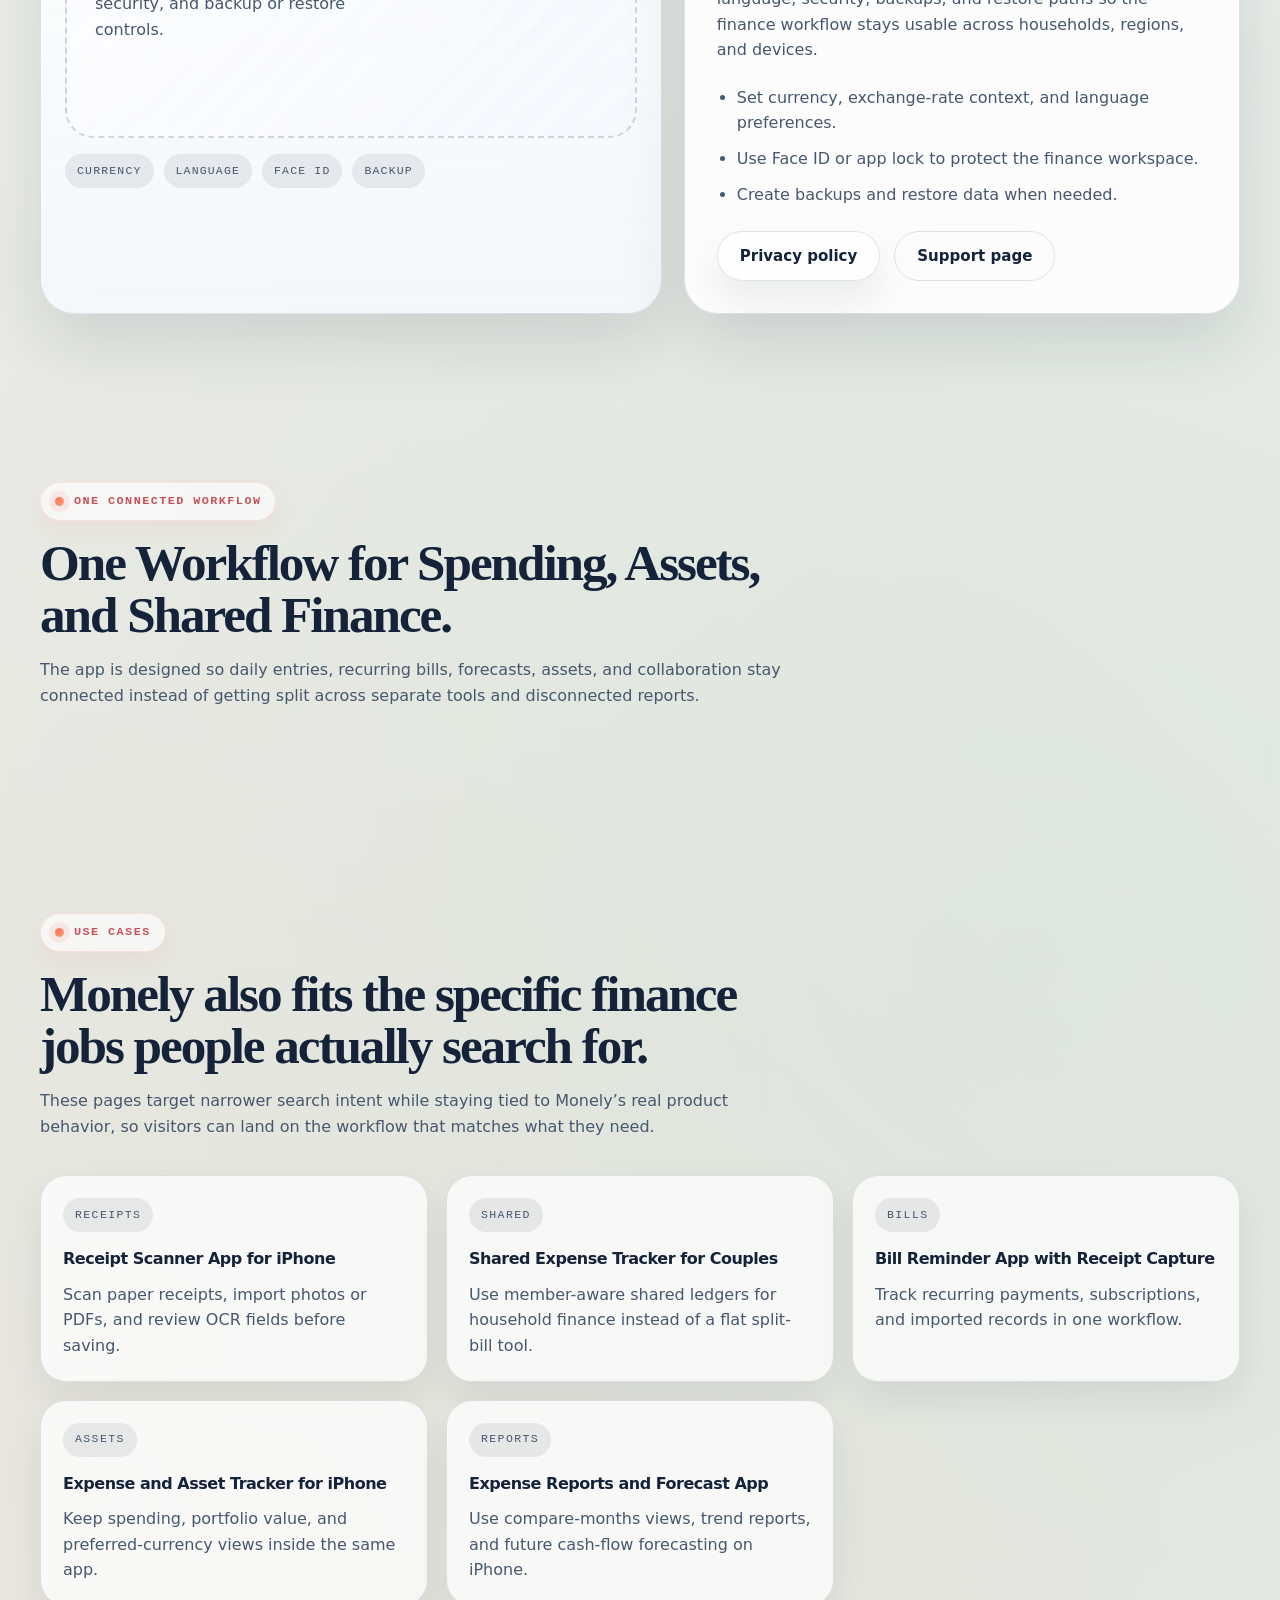
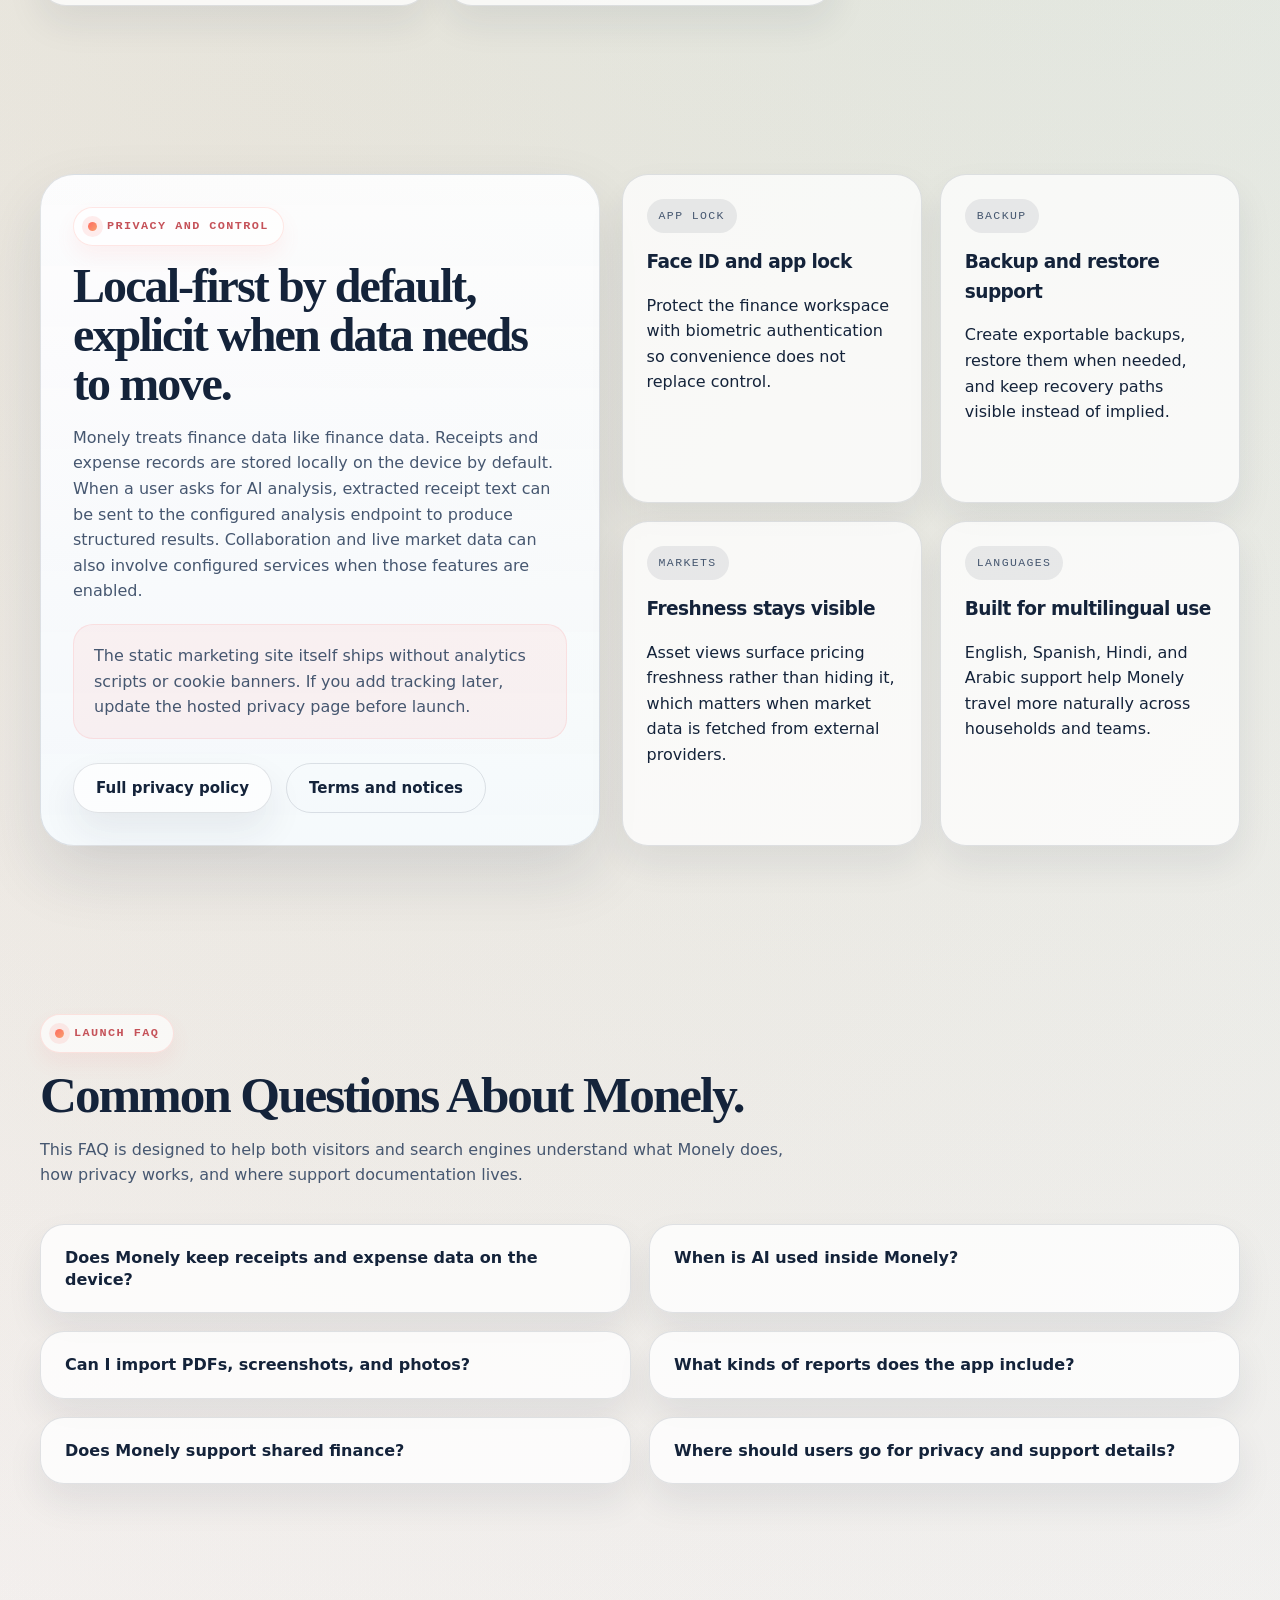
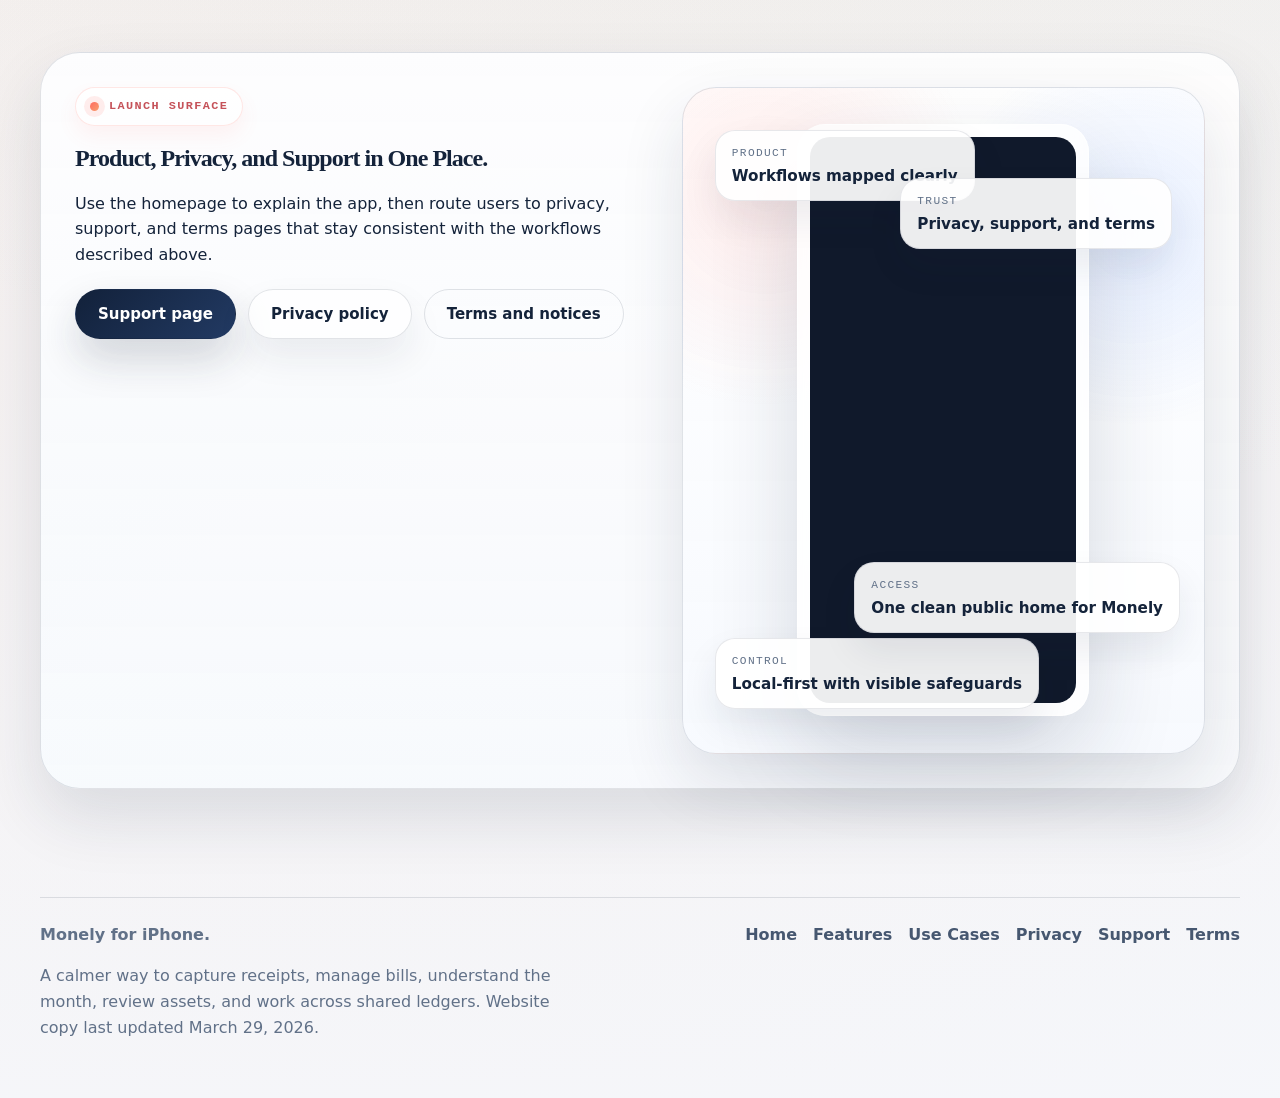
==== commit baacb766: "Update index.html for clarity and SEO; revised headings and navigation links to better reflect app f" ====
--- a/index.html
+++ b/index.html
@@ -94,7 +94,7 @@
 
       <nav class="topnav" aria-label="Primary">
         <a href="#features">Features</a>
-        <a href="#capture">Capture</a>
+        <a href="#use-cases">Use Cases</a>
         <a href="#privacy">Privacy</a>
         <a href="#faq">FAQ</a>
         <a href="support.html">Support</a>
@@ -108,7 +108,7 @@
       <div class="container hero-grid">
         <div class="hero-copy">
           <span class="eyebrow">iPhone finance app</span>
-          <h1>Receipts, bills, reports, assets, and shared ledgers in one calmer iPhone workflow.</h1>
+          <h1>Receipt capture, bills, reports, assets, and shared ledgers for iPhone.</h1>
           <p>Monely helps you scan receipts, import PDFs and screenshots, track recurring bills, review focused reports and forecasts, manage assets in your preferred currency, and collaborate across personal, family, or team ledgers without turning finance into a spreadsheet.</p>
 
           <div class="actions">
@@ -183,7 +183,7 @@
       <div class="container">
         <div class="section-head">
           <span class="eyebrow">Capability map</span>
-          <h2>Each section below maps to a real Monely workflow, so the landing page explains the app the same way the product behaves on iPhone.</h2>
+          <h2>Monely Features, Mapped to Real Finance Workflows.</h2>
           <p>The previous version grouped too many behaviors into a few broad blocks. This pass breaks the page into distinct product capabilities so visitors, reviewers, and search engines can scan the full finance workflow quickly.</p>
         </div>
 
@@ -269,7 +269,7 @@
         <div class="container function-shell">
           <article class="function-copy">
             <span class="eyebrow">Receipt capture</span>
-            <h3>Bring receipts into Monely from the source you already have.</h3>
+            <h3>Capture Receipts from Camera, Photos, or PDFs.</h3>
             <p>Receipt intake starts with the fastest option available in the moment: the camera, a saved photo, a screenshot, a PDF bill, or a manual entry when you want to type it in directly. That keeps capture friction low instead of forcing one rigid path.</p>
             <ul class="function-points">
               <li>Scan paper receipts directly on iPhone.</li>
@@ -298,7 +298,7 @@
         <div class="container function-shell reverse">
           <article class="function-copy">
             <span class="eyebrow">AI extraction</span>
-            <h3>Turn raw receipt text into organized finance fields before it lands in the ledger.</h3>
+            <h3>Turn Receipts into Structured Expense Data.</h3>
             <p>Monely uses OCR and parsing to read merchant names, dates, totals, and currencies, then presents the result in a form the user can review. The goal is speed with verification, not invisible automation that hides the important details.</p>
             <ul class="function-points">
               <li>Extract merchant, date, total, currency, and category-ready values.</li>
@@ -327,7 +327,7 @@
         <div class="container function-shell">
           <article class="function-copy">
             <span class="eyebrow">Live ledger</span>
-            <h3>Track spending in a workspace that stays readable at the month, day, and transaction level.</h3>
+            <h3>Track Spending by Month, Day, and Transaction.</h3>
             <p>The main ledger is built for day-to-day finance review, not just data entry. Monely lets users move from month summaries into day-level activity and then into the underlying transactions without losing context.</p>
             <ul class="function-points">
               <li>See expense, income, and net summaries in one place.</li>
@@ -356,7 +356,7 @@
         <div class="container function-shell reverse">
           <article class="function-copy">
             <span class="eyebrow">Reports and trends</span>
-            <h3>Open the exact report that answers the question instead of one overloaded dashboard.</h3>
+            <h3>Open Focused Reports for Trends and Comparisons.</h3>
             <p>Monely separates financial reports into focused views such as month comparison, merchant price trends, and category movement. That makes it easier to understand what changed and then jump back to the entries responsible for the shift.</p>
             <ul class="function-points">
               <li>Compare categories month over month.</li>
@@ -384,7 +384,7 @@
         <div class="container function-shell">
           <article class="function-copy">
             <span class="eyebrow">Subscriptions and bills</span>
-            <h3>See recurring payments before they surprise the month.</h3>
+            <h3>Stay Ahead of Bills and Subscriptions.</h3>
             <p>Recurring expenses are treated as a first-class workflow. Users can review due-soon bills, overdue payments, projected monthly subscription cost, and optimization views without piecing the picture together manually.</p>
             <ul class="function-points">
               <li>Surface due-soon and overdue recurring payments.</li>
@@ -413,7 +413,7 @@
         <div class="container function-shell reverse">
           <article class="function-copy">
             <span class="eyebrow">Forecasting</span>
-            <h3>Project future months so expense, income, and net are visible before they happen.</h3>
+            <h3>Forecast Future Expense, Income, and Net.</h3>
             <p>The forecast view extends Monely beyond history. Instead of only reporting what already happened, it shows projected financial movement so users can plan around recurring obligations and expected cash flow.</p>
             <ul class="function-points">
               <li>View projected expense, income, and net together.</li>
@@ -441,7 +441,7 @@
         <div class="container function-shell">
           <article class="function-copy">
             <span class="eyebrow">Cards and accounts</span>
-            <h3>Understand which payment sources are driving inflow, outflow, and net movement.</h3>
+            <h3>Track Card and Account Performance.</h3>
             <p>Cards and accounts are not just setup data. Monely uses them as reporting dimensions so users can see how each source is performing across the ledger and whether the underlying mix of accounts is changing.</p>
             <ul class="function-points">
               <li>Measure outflow and inflow by payment source.</li>
@@ -470,7 +470,7 @@
         <div class="container function-shell reverse">
           <article class="function-copy">
             <span class="eyebrow">Assets</span>
-            <h3>Track portfolio value beside spending instead of in a disconnected tool.</h3>
+            <h3>Track Assets Beside Everyday Spending.</h3>
             <p>Monely includes an asset workspace for cash, metals, stocks, commodities, and crypto with preferred-currency valuation. That keeps longer-term position and day-to-day spending inside one finance system with the same visual language.</p>
             <ul class="function-points">
               <li>Review total value in the user&rsquo;s preferred currency.</li>
@@ -499,7 +499,7 @@
         <div class="container function-shell">
           <article class="function-copy">
             <span class="eyebrow">Collaboration</span>
-            <h3>Run personal, family, or team finance inside shared ledgers with visible membership and roles.</h3>
+            <h3>Use Shared Ledgers with Roles and Members.</h3>
             <p>Monely supports multiple ledgers, active-ledger switching, invite codes, QR-based join flows, and member-aware reporting. The shared workflow is designed to keep context visible rather than flattening collaboration into a spreadsheet export.</p>
             <ul class="function-points">
               <li>Invite members with codes or QR-based join flows.</li>
@@ -528,7 +528,7 @@
         <div class="container function-shell reverse">
           <article class="function-copy">
             <span class="eyebrow">Control and trust</span>
-            <h3>Adjust locale, protect access, and keep recovery options visible.</h3>
+            <h3>Control Currency, Security, and Backups.</h3>
             <p>Trust features are part of the product surface, not hidden boilerplate. Monely gives users direct control over currency, language, security, backups, and restore paths so the finance workflow stays usable across households, regions, and devices.</p>
             <ul class="function-points">
               <li>Set currency, exchange-rate context, and language preferences.</li>
@@ -562,8 +562,46 @@
       <div class="container">
         <div class="section-head">
           <span class="eyebrow">One connected workflow</span>
-          <h2>Monely stays useful as finance work grows from quick capture into planning, investing, and shared ledgers.</h2>
+          <h2>One Workflow for Spending, Assets, and Shared Finance.</h2>
           <p>The app is designed so daily entries, recurring bills, forecasts, assets, and collaboration stay connected instead of getting split across separate tools and disconnected reports.</p>
+        </div>
+      </div>
+    </section>
+
+    <section class="section" id="use-cases">
+      <div class="container">
+        <div class="section-head">
+          <span class="eyebrow">Use cases</span>
+          <h2>Monely also fits the specific finance jobs people actually search for.</h2>
+          <p>These pages target narrower search intent while staying tied to Monely&rsquo;s real product behavior, so visitors can land on the workflow that matches what they need.</p>
+        </div>
+
+        <div class="function-index-grid">
+          <a class="function-index-card" href="receipt-scanner-app-for-iphone.html">
+            <span class="tag">Receipts</span>
+            <strong>Receipt Scanner App for iPhone</strong>
+            <p>Scan paper receipts, import photos or PDFs, and review OCR fields before saving.</p>
+          </a>
+          <a class="function-index-card" href="shared-expense-tracker-for-couples.html">
+            <span class="tag">Shared</span>
+            <strong>Shared Expense Tracker for Couples</strong>
+            <p>Use member-aware shared ledgers for household finance instead of a flat split-bill tool.</p>
+          </a>
+          <a class="function-index-card" href="bill-reminder-app-with-receipt-capture.html">
+            <span class="tag">Bills</span>
+            <strong>Bill Reminder App with Receipt Capture</strong>
+            <p>Track recurring payments, subscriptions, and imported records in one workflow.</p>
+          </a>
+          <a class="function-index-card" href="expense-and-asset-tracker-for-iphone.html">
+            <span class="tag">Assets</span>
+            <strong>Expense and Asset Tracker for iPhone</strong>
+            <p>Keep spending, portfolio value, and preferred-currency views inside the same app.</p>
+          </a>
+          <a class="function-index-card" href="expense-reports-and-forecast-app.html">
+            <span class="tag">Reports</span>
+            <strong>Expense Reports and Forecast App</strong>
+            <p>Use compare-months views, trend reports, and future cash-flow forecasting on iPhone.</p>
+          </a>
         </div>
       </div>
     </section>
@@ -610,7 +648,7 @@
       <div class="container">
         <div class="section-head">
           <span class="eyebrow">Launch FAQ</span>
-          <h2>Answers to the questions users and app-review pages usually need first.</h2>
+          <h2>Common Questions About Monely.</h2>
           <p>This FAQ is designed to help both visitors and search engines understand what Monely does, how privacy works, and where support documentation lives.</p>
         </div>
 
@@ -647,7 +685,7 @@
       <div class="container cta-shell">
         <div>
           <span class="eyebrow">Launch surface</span>
-          <h2>Monely now presents the product, the trust model, and the public support paths on one clean domain.</h2>
+          <h2>Product, Privacy, and Support in One Place.</h2>
           <p>Use the homepage to explain the app, then route users to privacy, support, and terms pages that stay consistent with the workflows described above.</p>
           <div class="link-cluster">
             <a class="button primary" href="support.html">Support page</a>
@@ -691,6 +729,7 @@
       <nav class="footer-links" aria-label="Footer">
         <a href="/">Home</a>
         <a href="#features">Features</a>
+        <a href="#use-cases">Use Cases</a>
         <a href="privacy.html">Privacy</a>
         <a href="support.html">Support</a>
         <a href="terms.html">Terms</a>
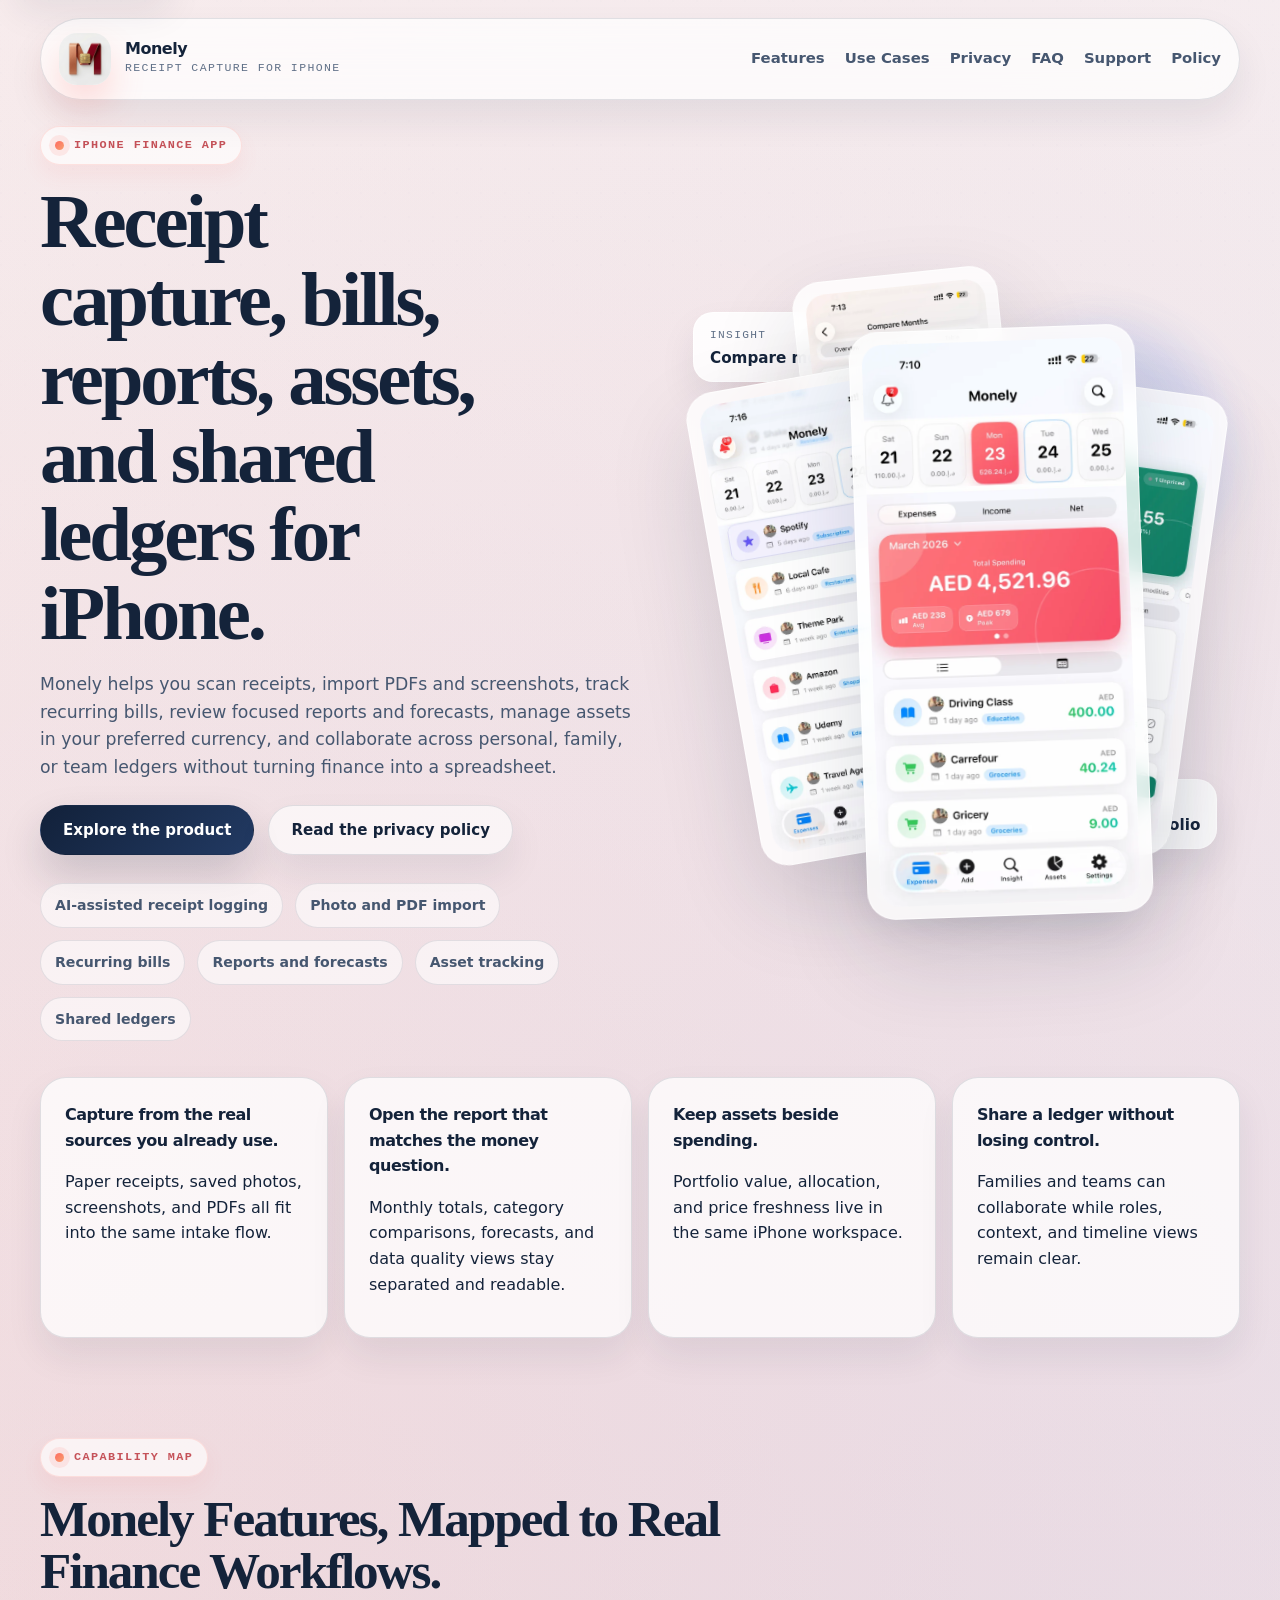
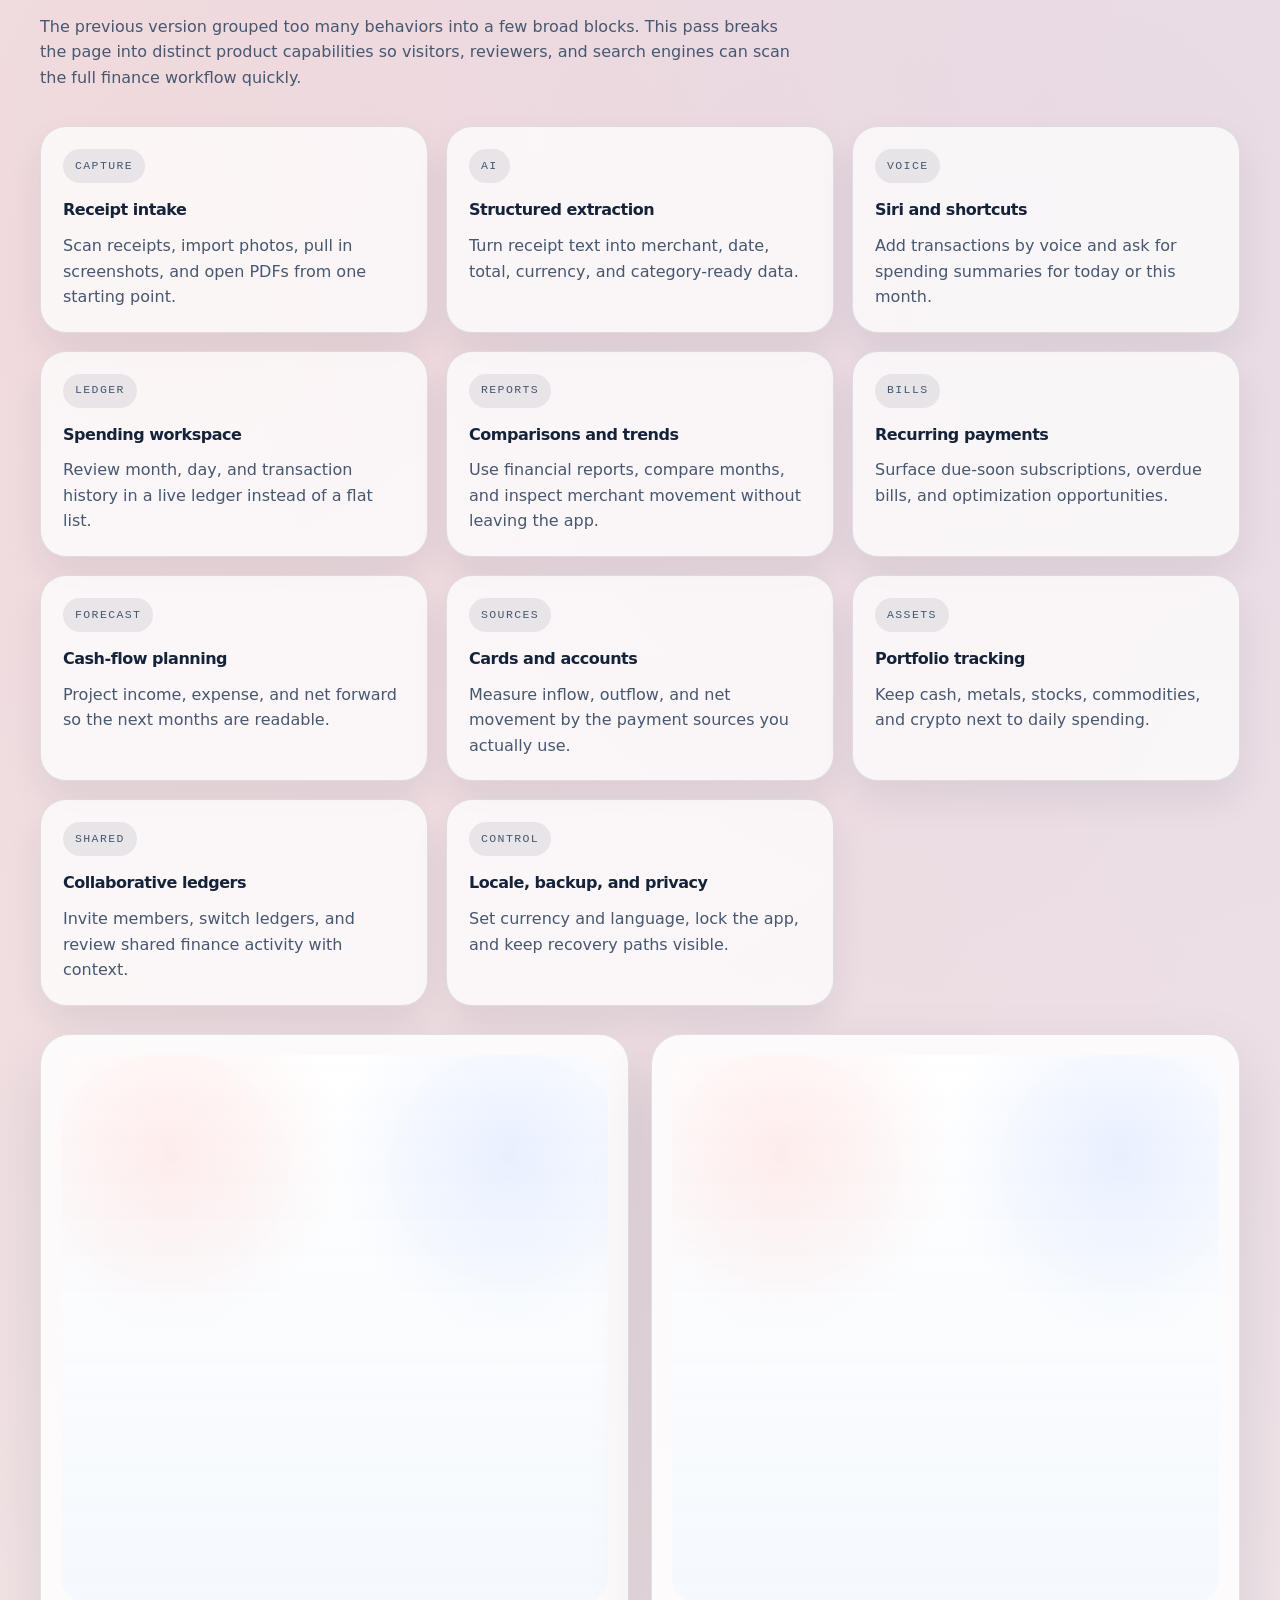
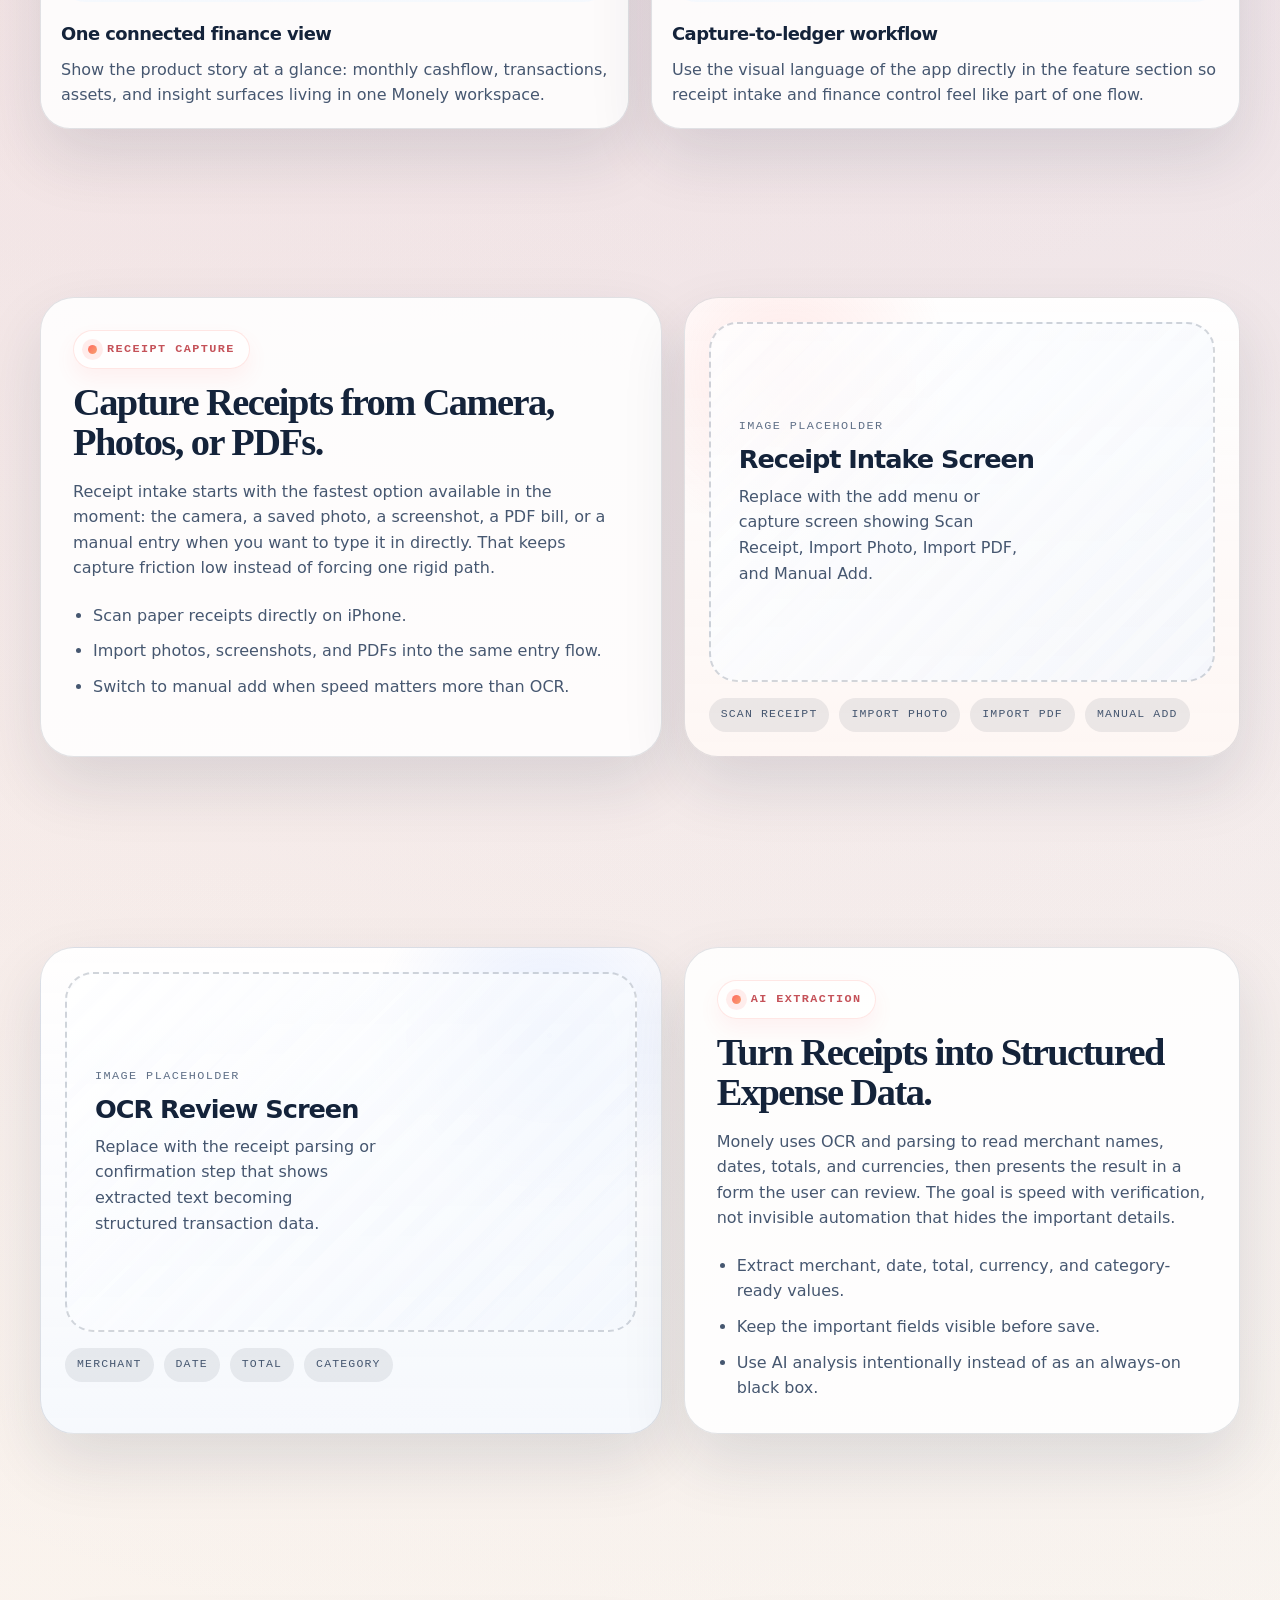
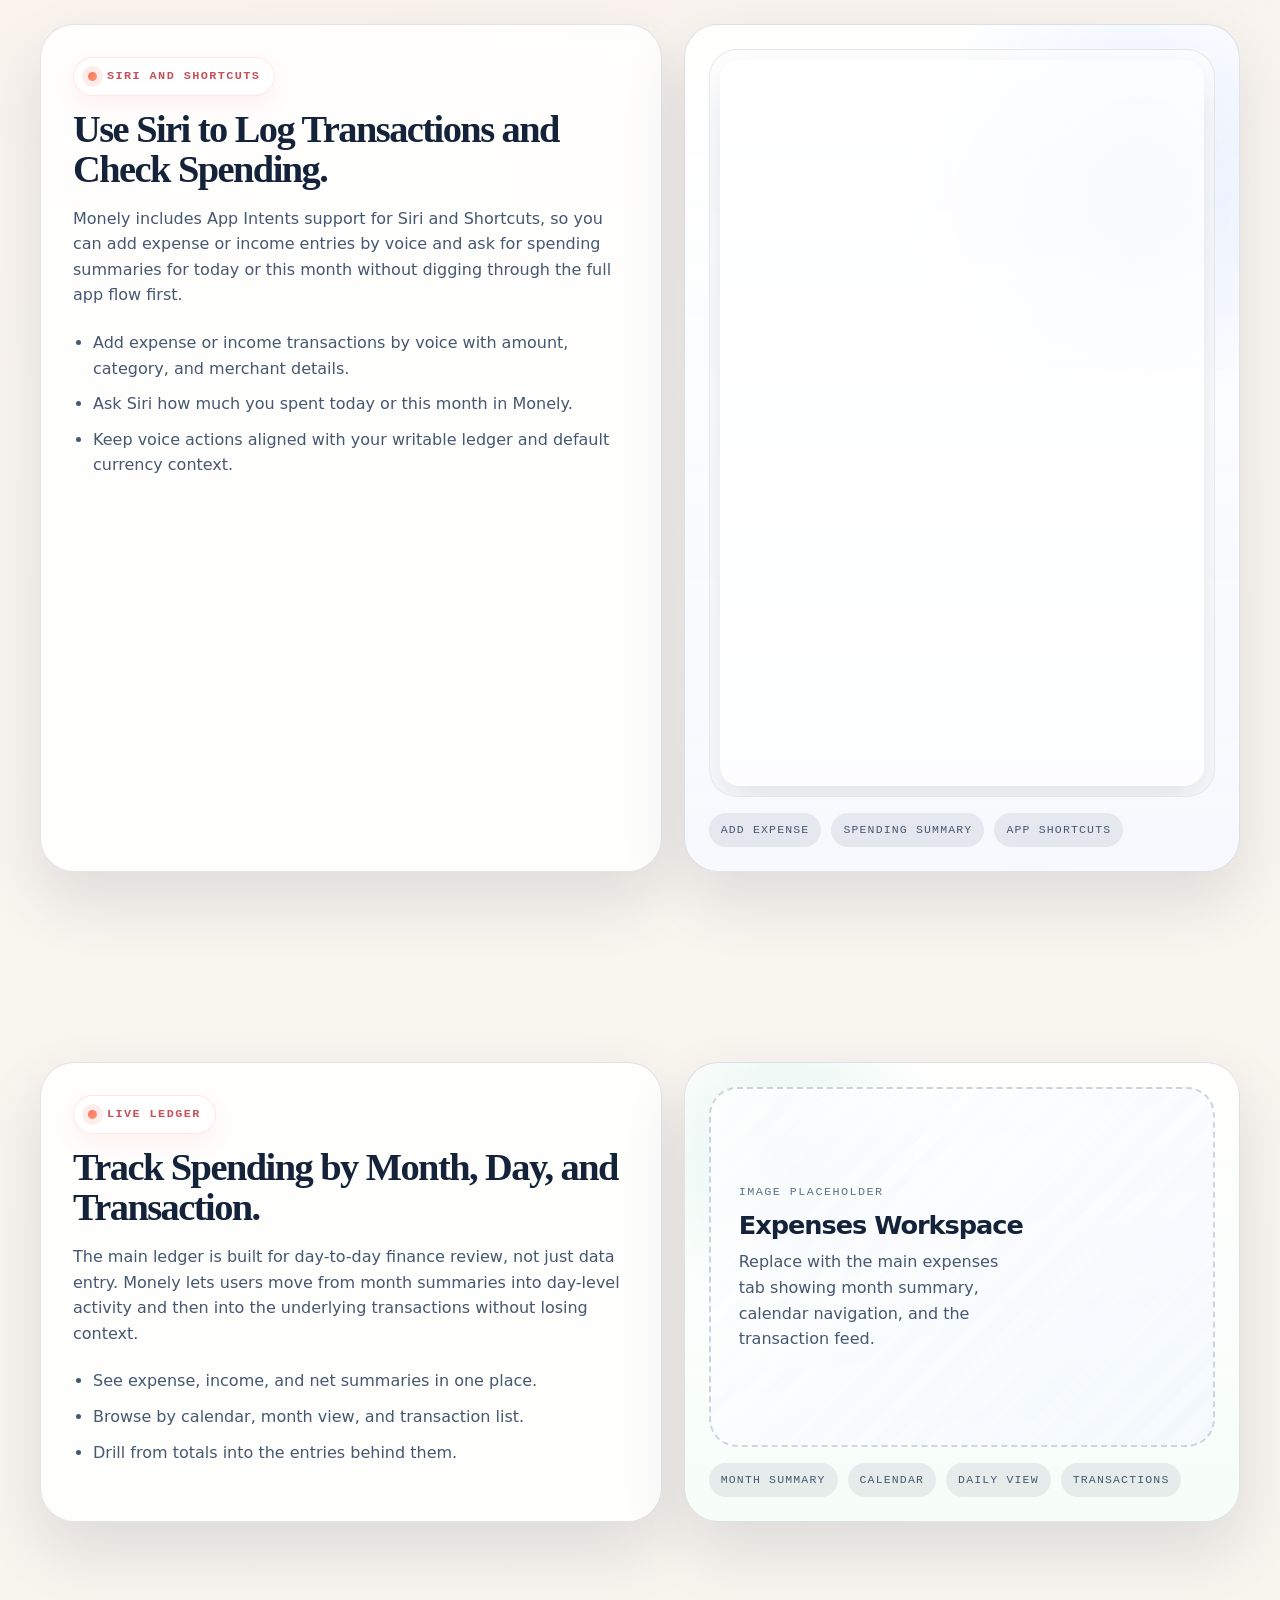
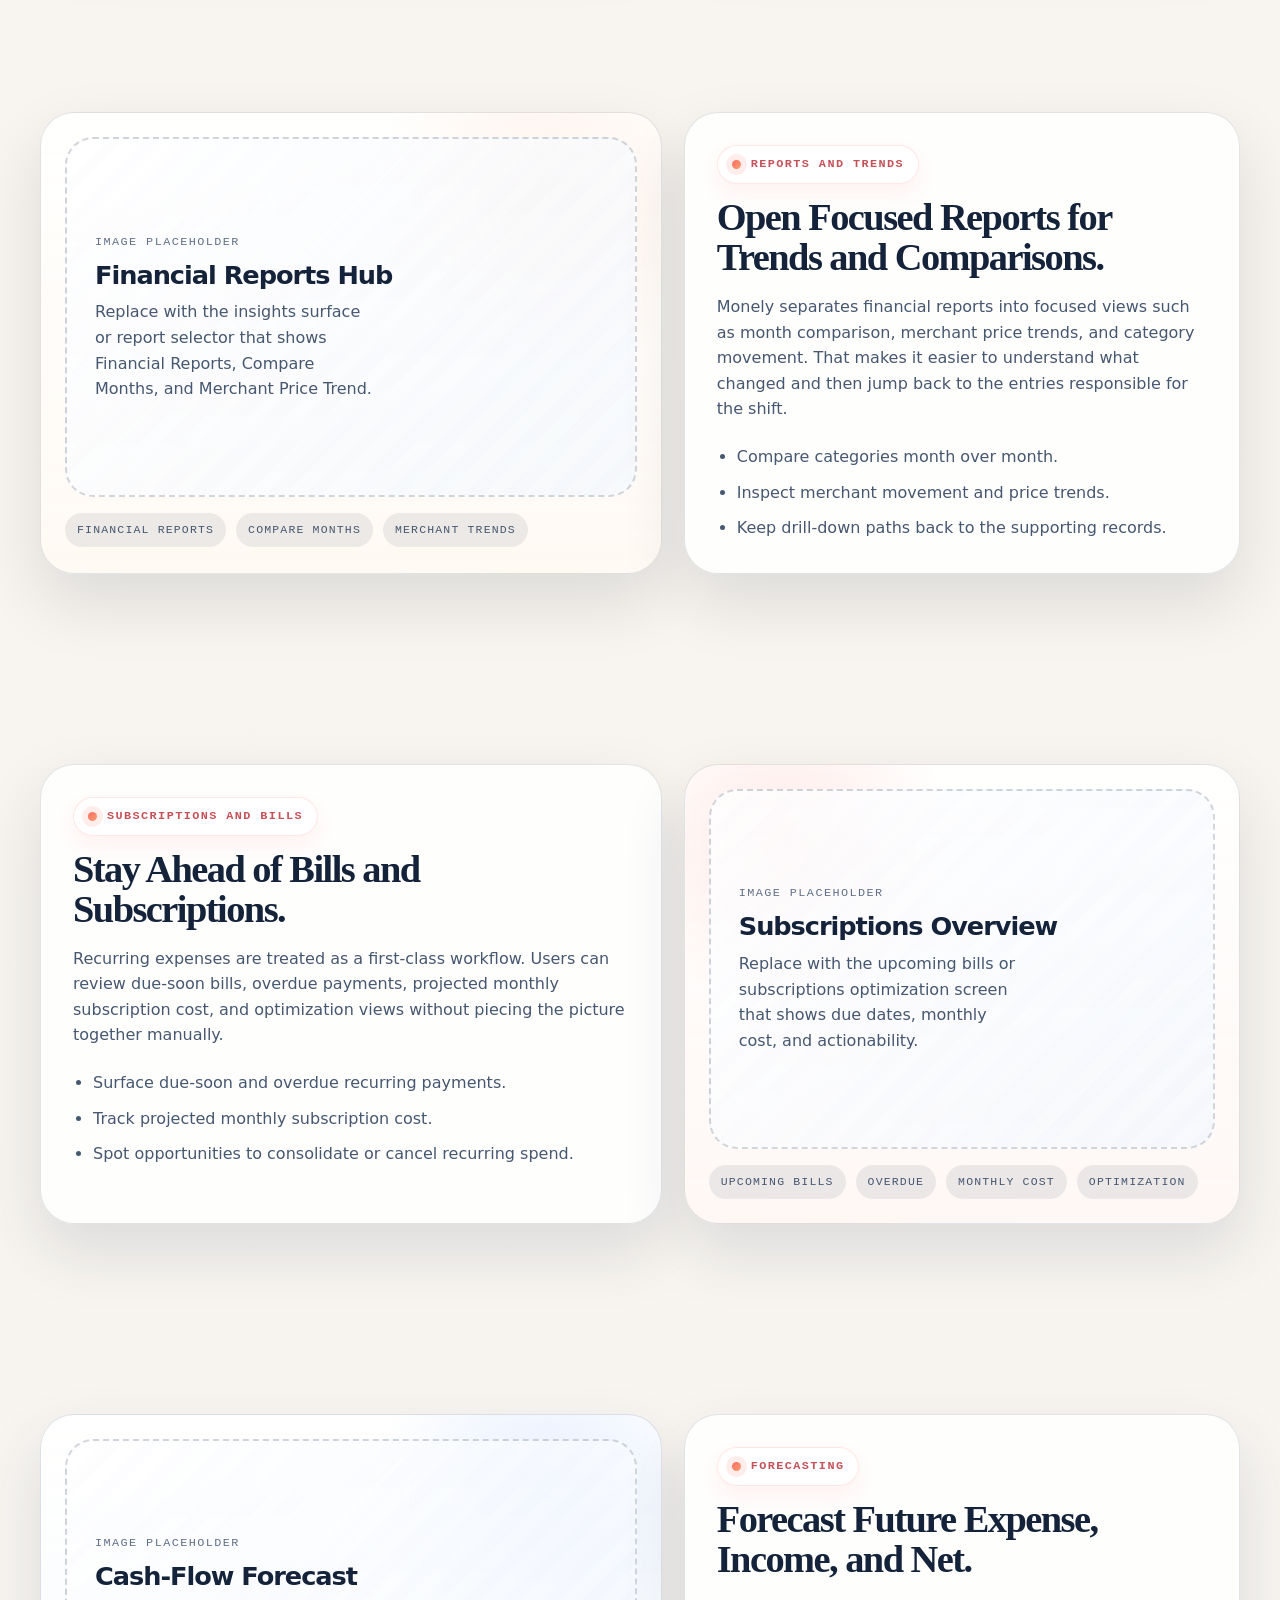
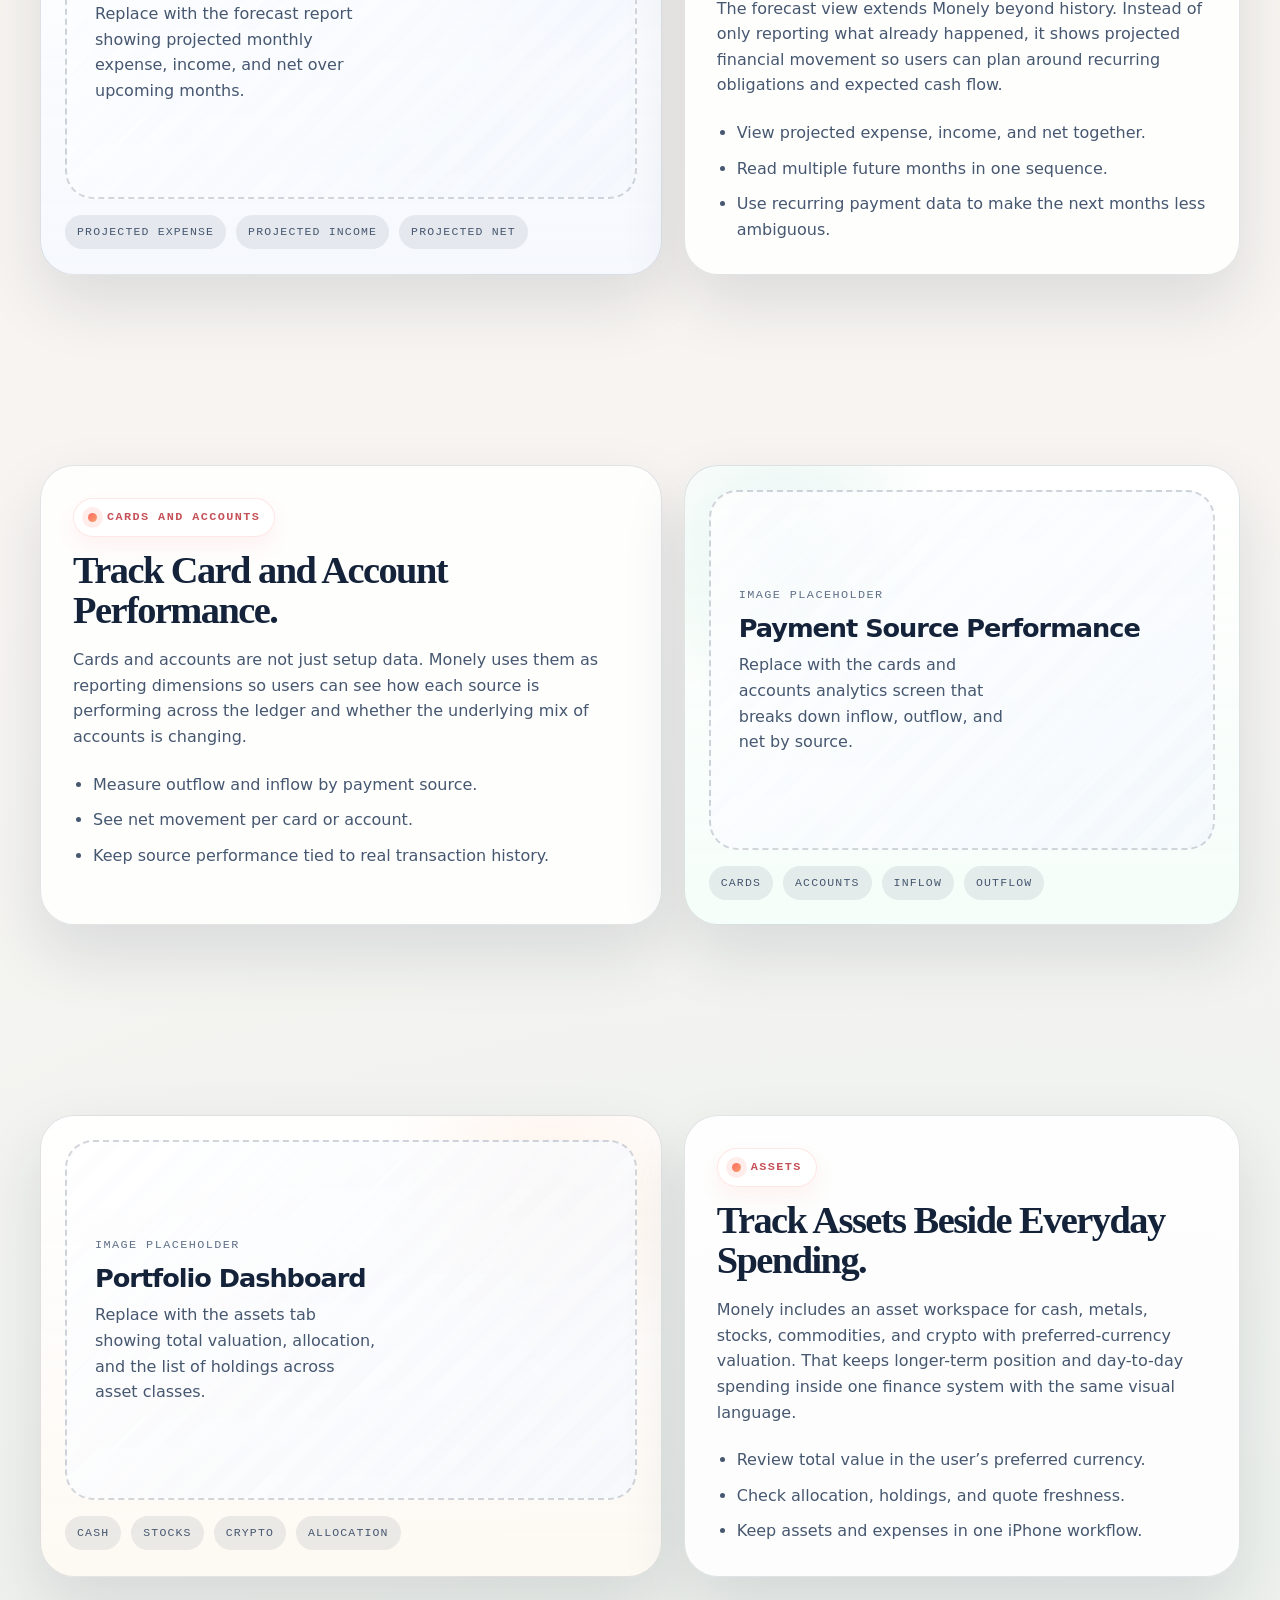
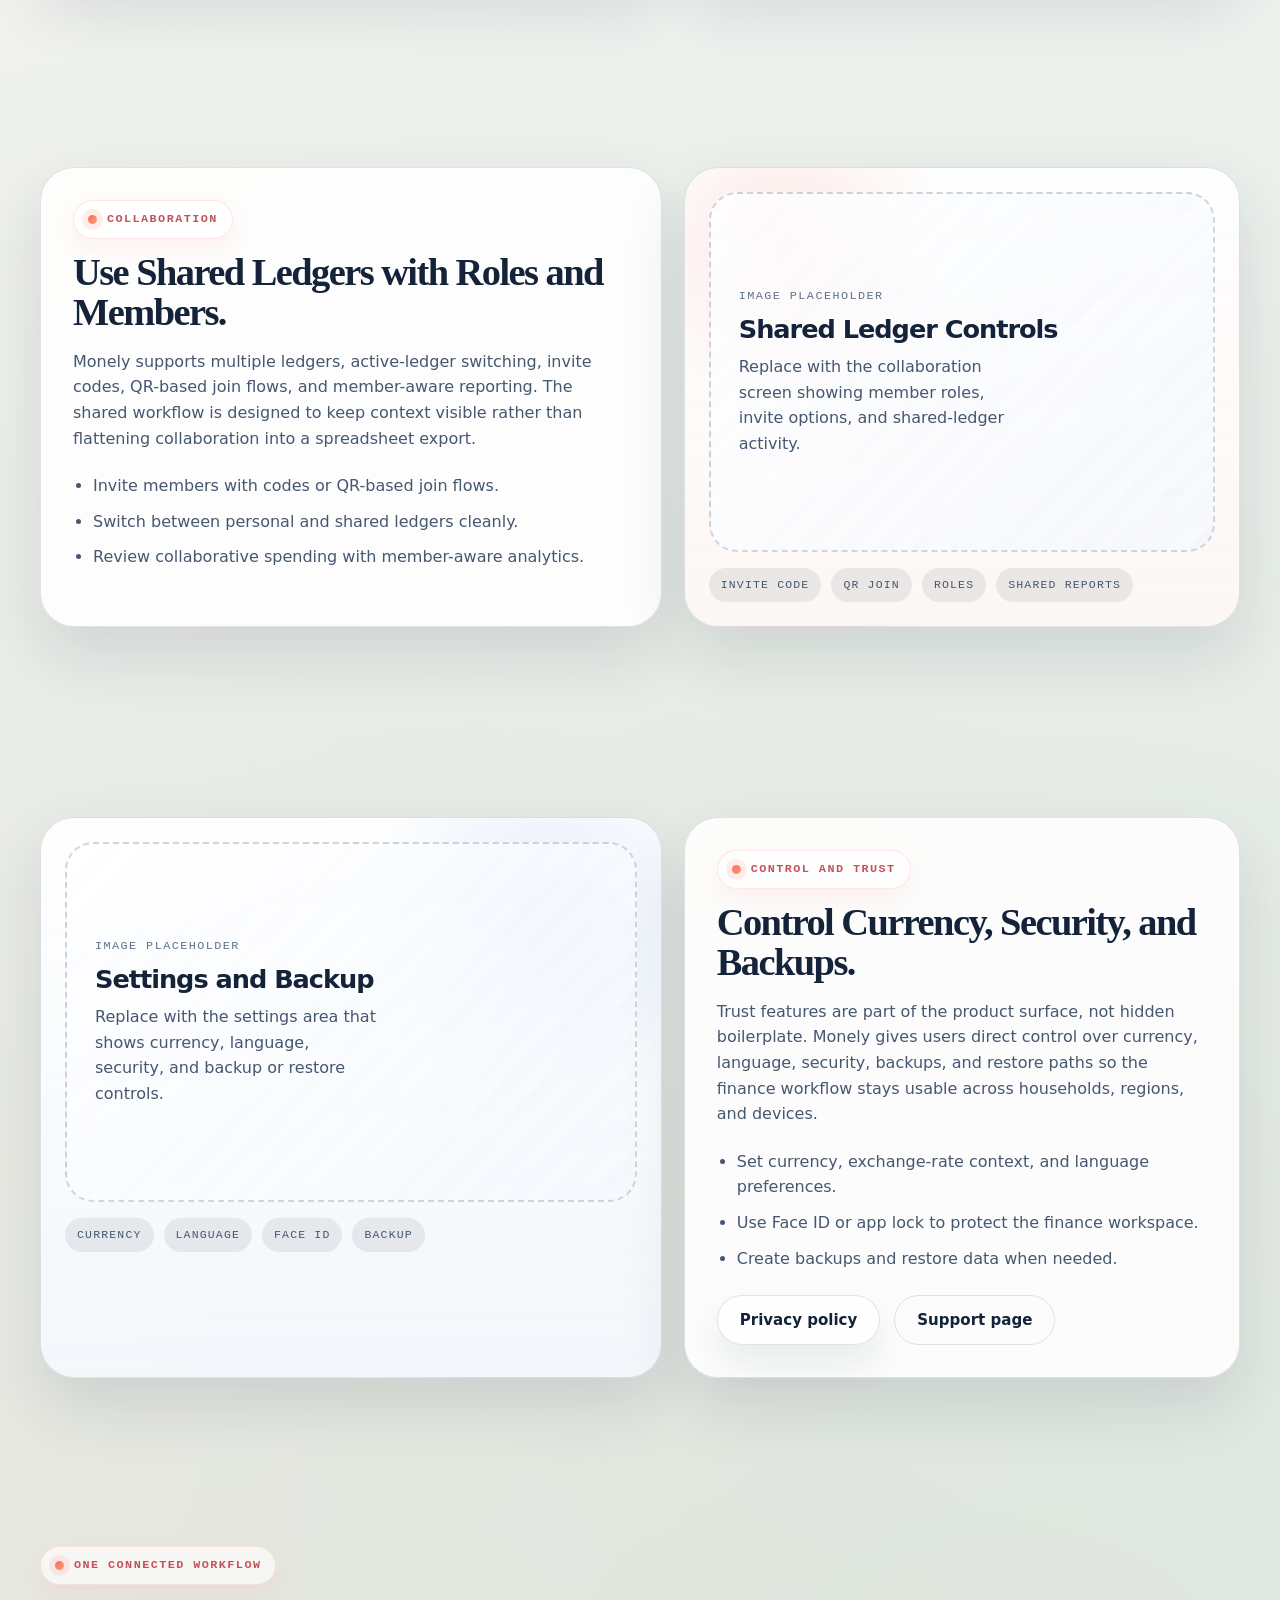
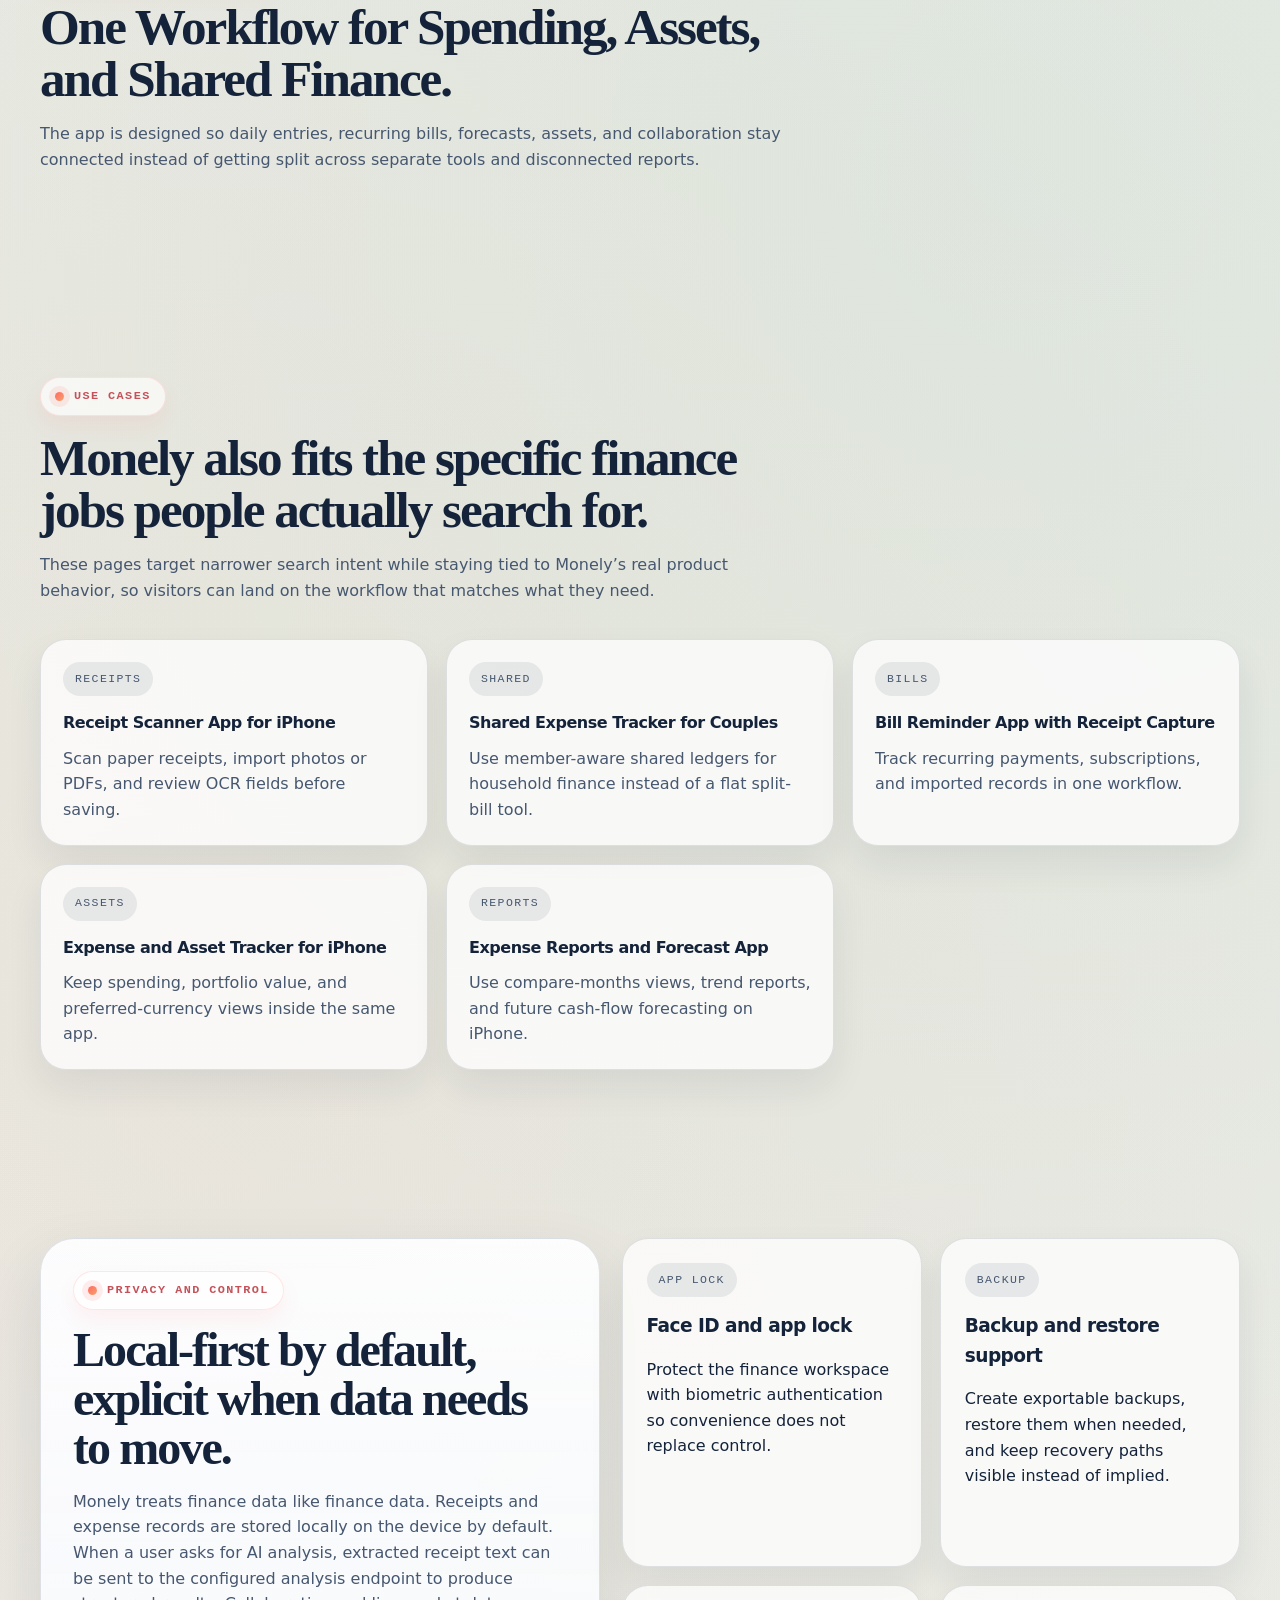
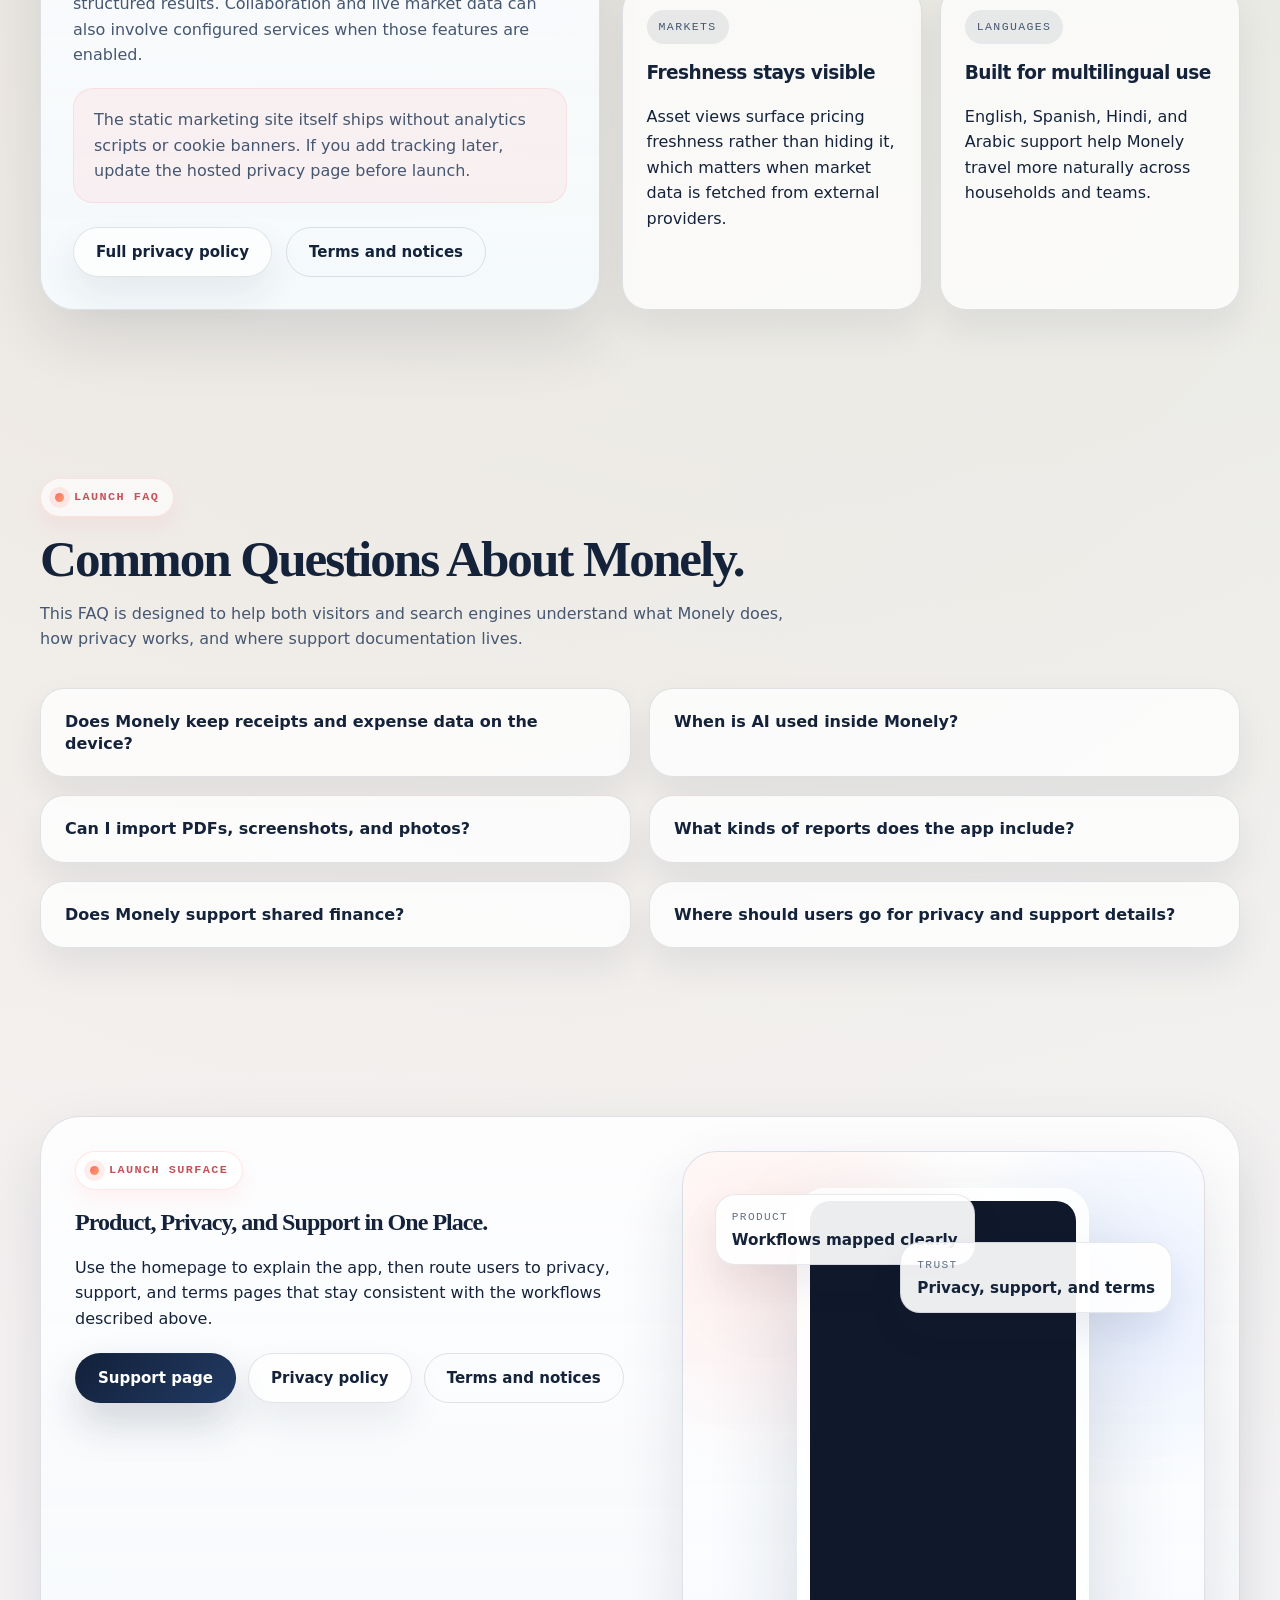
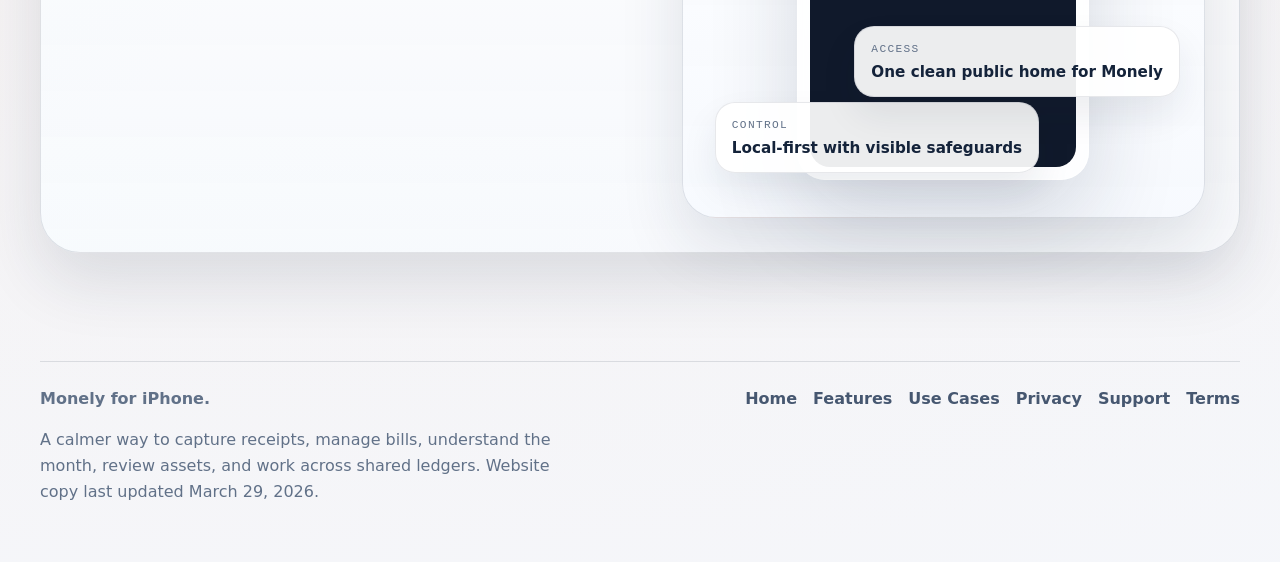
==== commit 21a9d09d: "Add Siri and App Shortcuts support to index.html; updated styles.css for new layout. Introduced new " ====
--- a/index.html
+++ b/index.html
@@ -63,6 +63,7 @@
           "featureList": [
             "Receipt capture from camera, saved photos, screenshots, and PDFs",
             "AI-assisted extraction of merchant, date, total, and category fields",
+            "Siri and App Shortcuts support for adding transactions and checking spending summaries",
             "Live expense ledger with month, day, and transaction drill-down",
             "Financial reports, month comparison, and merchant trend views",
             "Subscription tracking, bill reminders, and optimization views",
@@ -198,6 +199,11 @@
             <strong>Structured extraction</strong>
             <p>Turn receipt text into merchant, date, total, currency, and category-ready data.</p>
           </a>
+          <a class="function-index-card" href="#siri">
+            <span class="tag">Voice</span>
+            <strong>Siri and shortcuts</strong>
+            <p>Add transactions by voice and ask for spending summaries for today or this month.</p>
+          </a>
           <a class="function-index-card" href="#ledger">
             <span class="tag">Ledger</span>
             <strong>Spending workspace</strong>
@@ -318,6 +324,32 @@
               <span class="placeholder-chip">Date</span>
               <span class="placeholder-chip">Total</span>
               <span class="placeholder-chip">Category</span>
+            </div>
+          </div>
+        </div>
+      </section>
+
+      <section class="section" id="siri">
+        <div class="container function-shell">
+          <article class="function-copy">
+            <span class="eyebrow">Siri and shortcuts</span>
+            <h3>Use Siri to Log Transactions and Check Spending.</h3>
+            <p>Monely includes App Intents support for Siri and Shortcuts, so you can add expense or income entries by voice and ask for spending summaries for today or this month without digging through the full app flow first.</p>
+            <ul class="function-points">
+              <li>Add expense or income transactions by voice with amount, category, and merchant details.</li>
+              <li>Ask Siri how much you spent today or this month in Monely.</li>
+              <li>Keep voice actions aligned with your writable ledger and default currency context.</li>
+            </ul>
+          </article>
+
+          <div class="function-visual tone-blue">
+            <div class="function-shot">
+              <img src="clipledger_landing_assets/feature-siri-support.webp" width="760" height="1140" alt="Monely Siri support artwork showing a voice shortcut for adding a groceries expense and confirming it by voice." loading="lazy" decoding="async">
+            </div>
+            <div class="placeholder-chip-row">
+              <span class="placeholder-chip">Add Expense</span>
+              <span class="placeholder-chip">Spending Summary</span>
+              <span class="placeholder-chip">App Shortcuts</span>
             </div>
           </div>
         </div>
--- a/styles.css
+++ b/styles.css
@@ -868,6 +868,25 @@
     linear-gradient(180deg, rgba(255, 255, 255, 0.94), rgba(255, 250, 244, 0.88));
 }
 
+.function-shot {
+  display: flex;
+  justify-content: center;
+  align-items: flex-start;
+  overflow: hidden;
+  min-height: 360px;
+  padding: 10px;
+  border: 1px solid rgba(20, 35, 58, 0.1);
+  border-radius: 28px;
+  background: rgba(255, 255, 255, 0.74);
+}
+
+.function-shot img {
+  width: 100%;
+  height: auto;
+  border-radius: 20px;
+  box-shadow: 0 20px 44px rgba(20, 35, 58, 0.12);
+}
+
 .placeholder-surface {
   min-height: 360px;
   padding: 28px;
@@ -1346,6 +1365,10 @@
   .placeholder-surface {
     min-height: 300px;
   }
+
+  .function-shot {
+    min-height: 300px;
+  }
 }
 
 @media (max-width: 620px) {
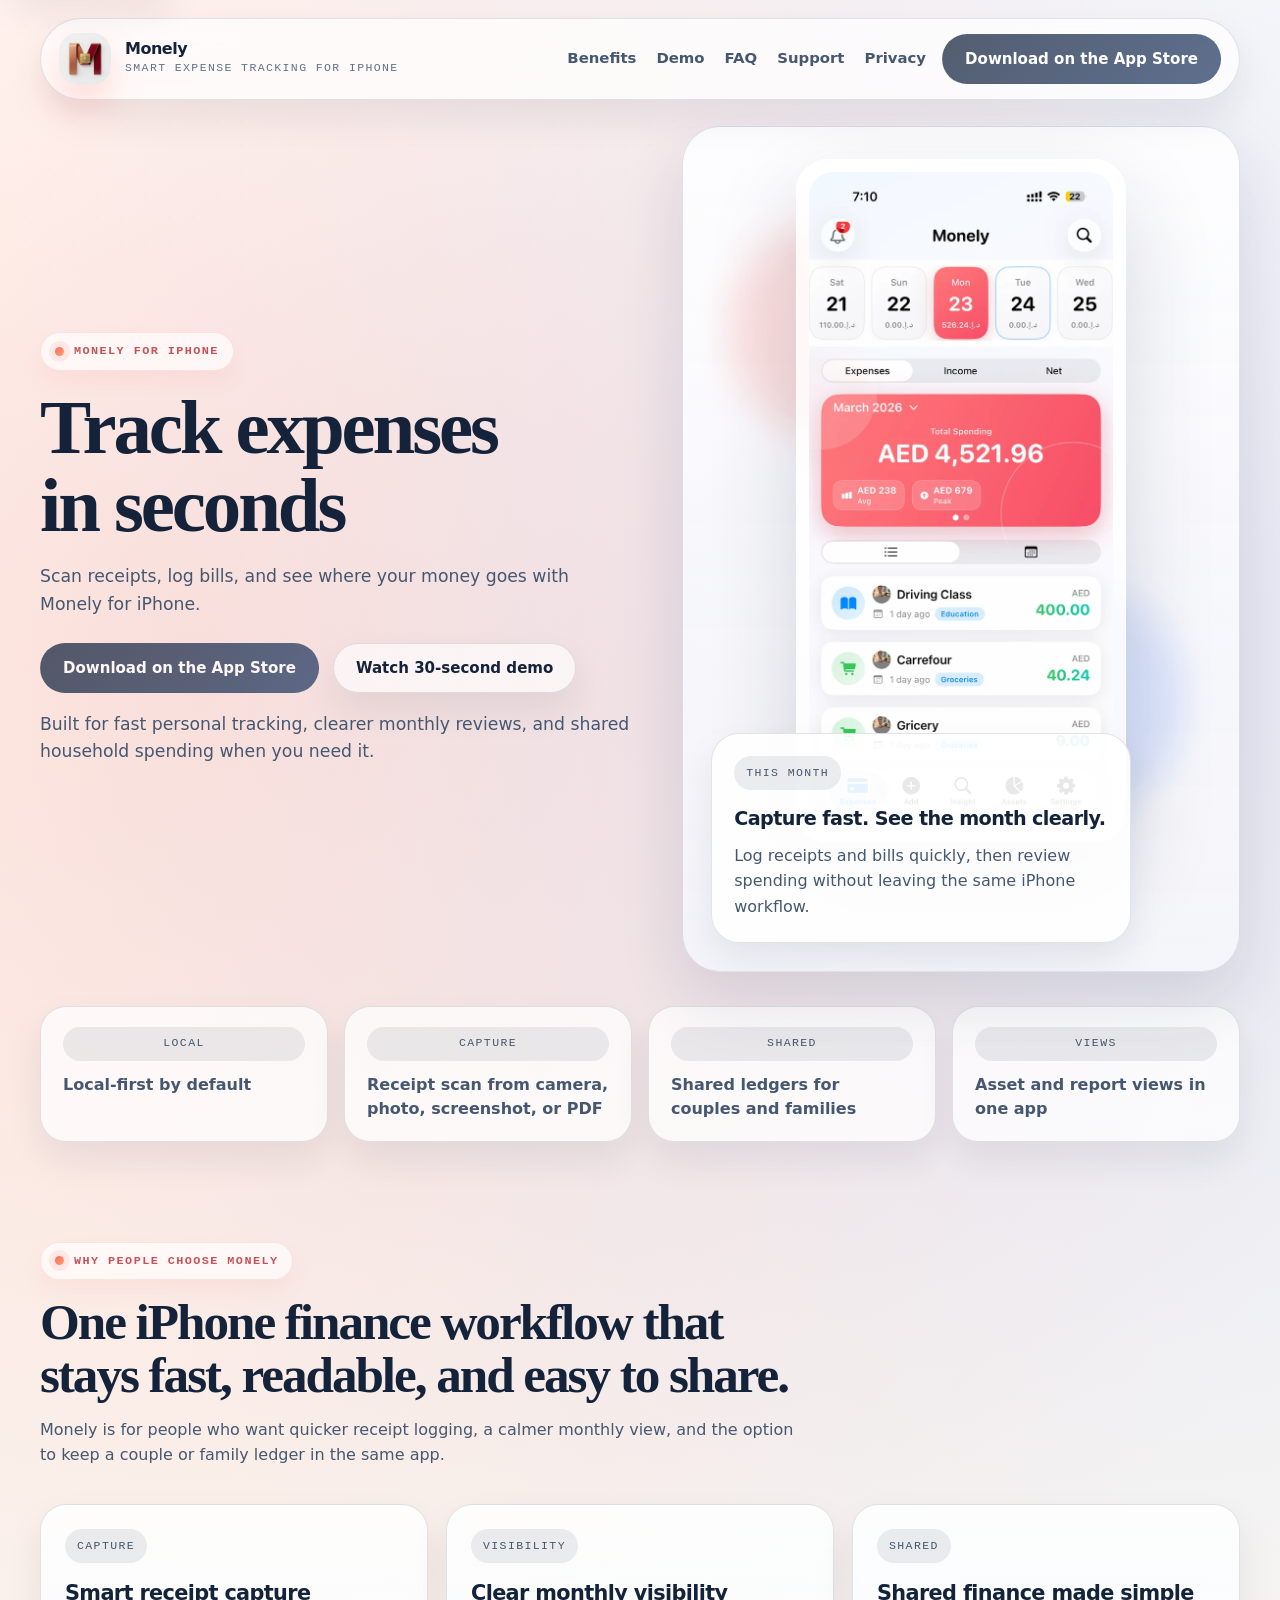
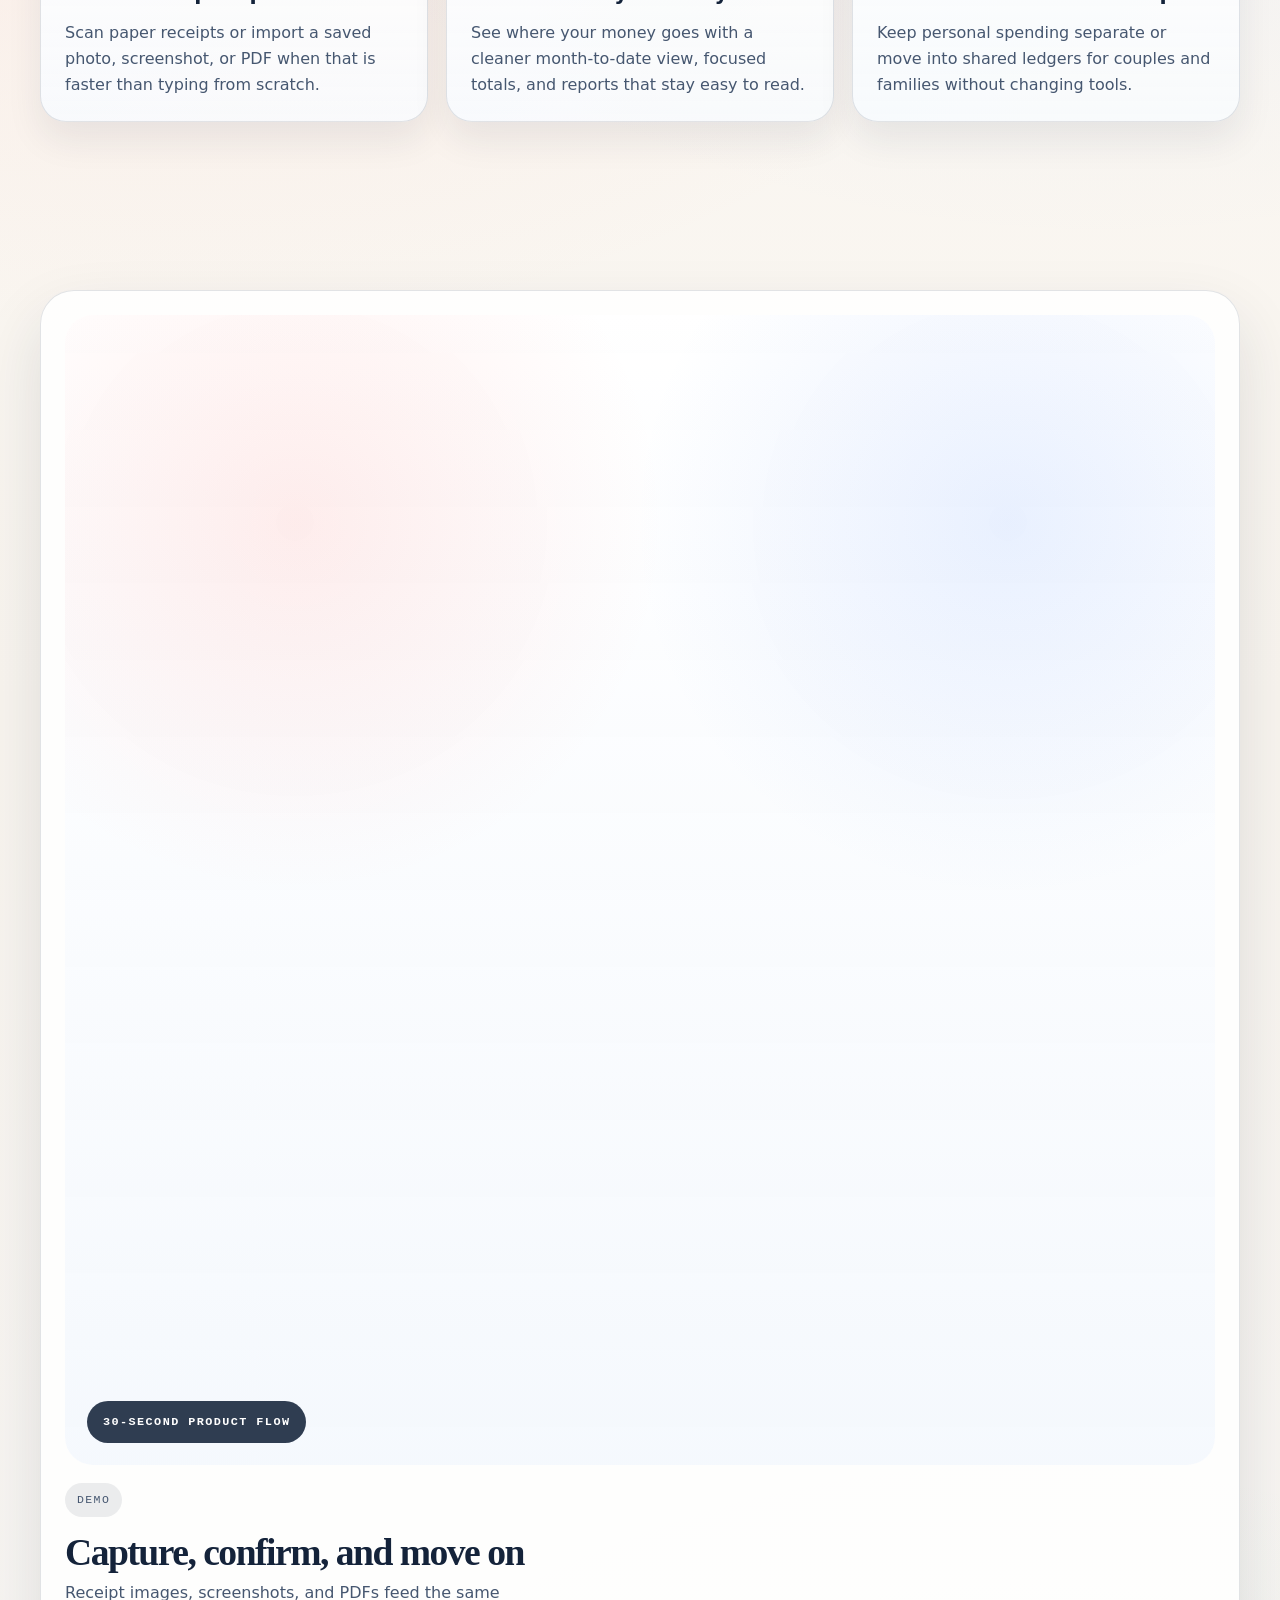
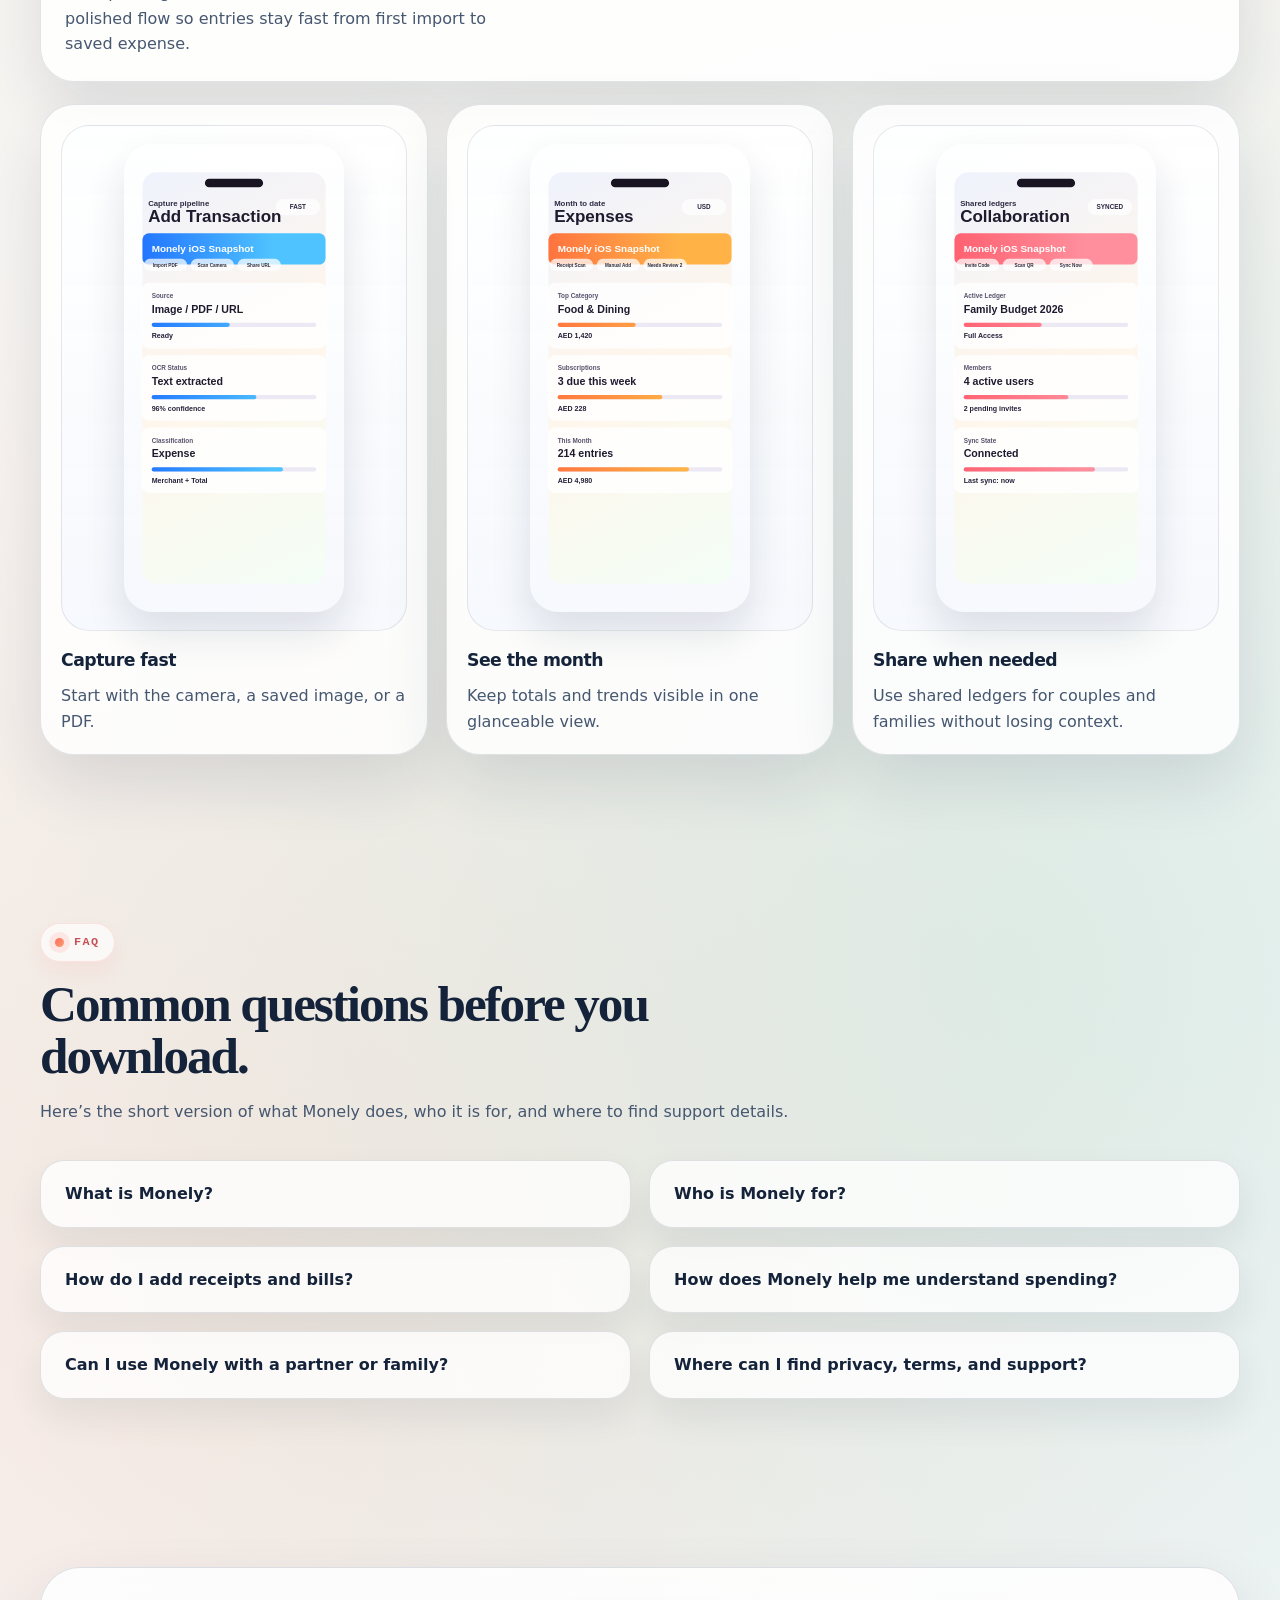
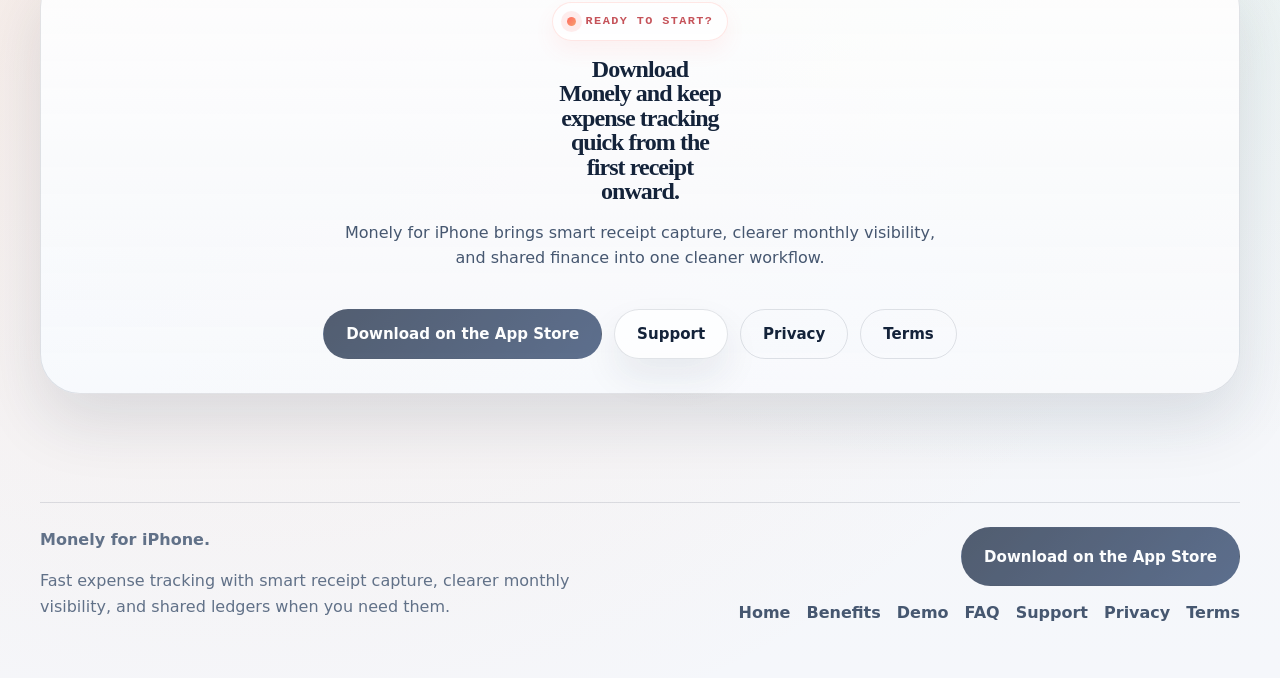
==== commit fb165399: "polish" ====
--- a/index.html
+++ b/index.html
@@ -89,18 +89,20 @@
         </span>
         <span class="brand-copy">
           <strong>Monely</strong>
-          <span>Receipt capture for iPhone</span>
+          <span>Smart expense tracking for iPhone</span>
         </span>
       </a>
 
-      <nav class="topnav" aria-label="Primary">
-        <a href="#features">Features</a>
-        <a href="#use-cases">Use Cases</a>
-        <a href="#privacy">Privacy</a>
-        <a href="#faq">FAQ</a>
-        <a href="support.html">Support</a>
-        <a href="privacy.html">Policy</a>
-      </nav>
+      <div class="header-actions">
+        <nav class="topnav" aria-label="Primary">
+          <a href="#benefits">Benefits</a>
+          <a href="#demo">Demo</a>
+          <a href="#faq">FAQ</a>
+          <a href="support.html">Support</a>
+          <a href="privacy.html">Privacy</a>
+        </nav>
+        <a class="button primary header-cta" data-app-store-link href="#">Download on the App Store</a>
+      </div>
     </div>
   </header>
 
@@ -108,570 +110,123 @@
     <section class="hero">
       <div class="container hero-grid">
         <div class="hero-copy">
-          <span class="eyebrow">iPhone finance app</span>
-          <h1>Receipt capture, bills, reports, assets, and shared ledgers for iPhone.</h1>
-          <p>Monely helps you scan receipts, import PDFs and screenshots, track recurring bills, review focused reports and forecasts, manage assets in your preferred currency, and collaborate across personal, family, or team ledgers without turning finance into a spreadsheet.</p>
+          <span class="eyebrow">Monely for iPhone</span>
+          <h1>Track expenses in seconds</h1>
+          <p>Scan receipts, log bills, and see where your money goes with Monely for iPhone.</p>
 
           <div class="actions">
-            <a class="button primary" href="#features">Explore the product</a>
-            <a class="button secondary" href="privacy.html">Read the privacy policy</a>
+            <a class="button primary" data-app-store-link href="#">Download on the App Store</a>
+            <a class="button secondary" href="#demo">Watch 30-second demo</a>
           </div>
-
-          <ul class="pill-row" aria-label="Key Monely capabilities">
-            <li>AI-assisted receipt logging</li>
-            <li>Photo and PDF import</li>
-            <li>Recurring bills</li>
-            <li>Reports and forecasts</li>
-            <li>Asset tracking</li>
-            <li>Shared ledgers</li>
-          </ul>
-        </div>
-
-        <div class="hero-stage" aria-hidden="true">
-          <div class="aura aura-coral"></div>
-          <div class="aura aura-blue"></div>
-          <div class="aura aura-mint"></div>
-
-          <figure class="device-card top">
-            <img src="clipledger_landing_assets/hero-screen-compare-months.webp" width="620" height="1341" alt="">
+          <p class="hero-support">Built for fast personal tracking, clearer monthly reviews, and shared household spending when you need it.</p>
+        </div>
+
+        <div class="hero-visual">
+          <div class="hero-glow hero-glow-coral"></div>
+          <div class="hero-glow hero-glow-blue"></div>
+
+          <figure class="hero-device">
+            <img src="clipledger_landing_assets/hero-screen-spending.webp" width="620" height="1341" alt="Monely iPhone screen showing a spending overview and expense entries." fetchpriority="high">
           </figure>
-          <figure class="device-card left">
-            <img src="clipledger_landing_assets/hero-screen-expense-list.webp" width="620" height="1341" alt="">
-          </figure>
-          <figure class="device-card main">
-            <img src="clipledger_landing_assets/hero-screen-spending.webp" width="620" height="1341" alt="" fetchpriority="high">
-          </figure>
-          <figure class="device-card right">
-            <img src="clipledger_landing_assets/hero-screen-assets.webp" width="620" height="1341" alt="">
-          </figure>
-
-          <div class="floating-note note-one">
-            <small>Insight</small>
-            <strong>Compare months clearly</strong>
+
+          <div class="hero-summary-card">
+            <span class="icon-chip">This month</span>
+            <strong>Capture fast. See the month clearly.</strong>
+            <p>Log receipts and bills quickly, then review spending without leaving the same iPhone workflow.</p>
           </div>
-          <div class="floating-note note-two">
-            <small>Assets</small>
-            <strong>Preferred-currency portfolio</strong>
-          </div>
-          <div class="floating-note note-three">
-            <small>Ledger</small>
-            <strong>Day-by-day spending view</strong>
-          </div>
-        </div>
-      </div>
-
-      <div class="container stat-strip">
-        <article class="stat-card">
-          <strong>Capture from the real sources you already use.</strong>
-          <p>Paper receipts, saved photos, screenshots, and PDFs all fit into the same intake flow.</p>
-        </article>
-        <article class="stat-card">
-          <strong>Open the report that matches the money question.</strong>
-          <p>Monthly totals, category comparisons, forecasts, and data quality views stay separated and readable.</p>
-        </article>
-        <article class="stat-card">
-          <strong>Keep assets beside spending.</strong>
-          <p>Portfolio value, allocation, and price freshness live in the same iPhone workspace.</p>
-        </article>
-        <article class="stat-card">
-          <strong>Share a ledger without losing control.</strong>
-          <p>Families and teams can collaborate while roles, context, and timeline views remain clear.</p>
-        </article>
-      </div>
-    </section>
-
-    <section class="section tight" id="features">
+        </div>
+      </div>
+
+      <div class="container trust-strip" aria-label="Why Monely stands out">
+        <article class="trust-point">
+          <span class="icon-chip">Local</span>
+          <p>Local-first by default</p>
+        </article>
+        <article class="trust-point">
+          <span class="icon-chip">Capture</span>
+          <p>Receipt scan from camera, photo, screenshot, or PDF</p>
+        </article>
+        <article class="trust-point">
+          <span class="icon-chip">Shared</span>
+          <p>Shared ledgers for couples and families</p>
+        </article>
+        <article class="trust-point">
+          <span class="icon-chip">Views</span>
+          <p>Asset and report views in one app</p>
+        </article>
+      </div>
+    </section>
+
+    <section class="section tight" id="benefits">
       <div class="container">
         <div class="section-head">
-          <span class="eyebrow">Capability map</span>
-          <h2>Monely Features, Mapped to Real Finance Workflows.</h2>
-          <p>The previous version grouped too many behaviors into a few broad blocks. This pass breaks the page into distinct product capabilities so visitors, reviewers, and search engines can scan the full finance workflow quickly.</p>
-        </div>
-
-        <div class="function-index-grid">
-          <a class="function-index-card" href="#capture">
+          <span class="eyebrow">Why people choose Monely</span>
+          <h2>One iPhone finance workflow that stays fast, readable, and easy to share.</h2>
+          <p>Monely is for people who want quicker receipt logging, a calmer monthly view, and the option to keep a couple or family ledger in the same app.</p>
+        </div>
+
+        <div class="feature-grid benefit-grid">
+          <article class="feature-card benefit-card">
             <span class="tag">Capture</span>
-            <strong>Receipt intake</strong>
-            <p>Scan receipts, import photos, pull in screenshots, and open PDFs from one starting point.</p>
-          </a>
-          <a class="function-index-card" href="#ai-extraction">
-            <span class="tag">AI</span>
-            <strong>Structured extraction</strong>
-            <p>Turn receipt text into merchant, date, total, currency, and category-ready data.</p>
-          </a>
-          <a class="function-index-card" href="#siri">
-            <span class="tag">Voice</span>
-            <strong>Siri and shortcuts</strong>
-            <p>Add transactions by voice and ask for spending summaries for today or this month.</p>
-          </a>
-          <a class="function-index-card" href="#ledger">
-            <span class="tag">Ledger</span>
-            <strong>Spending workspace</strong>
-            <p>Review month, day, and transaction history in a live ledger instead of a flat list.</p>
-          </a>
-          <a class="function-index-card" href="#reports">
-            <span class="tag">Reports</span>
-            <strong>Comparisons and trends</strong>
-            <p>Use financial reports, compare months, and inspect merchant movement without leaving the app.</p>
-          </a>
-          <a class="function-index-card" href="#subscriptions">
-            <span class="tag">Bills</span>
-            <strong>Recurring payments</strong>
-            <p>Surface due-soon subscriptions, overdue bills, and optimization opportunities.</p>
-          </a>
-          <a class="function-index-card" href="#forecast">
-            <span class="tag">Forecast</span>
-            <strong>Cash-flow planning</strong>
-            <p>Project income, expense, and net forward so the next months are readable.</p>
-          </a>
-          <a class="function-index-card" href="#cards-accounts">
-            <span class="tag">Sources</span>
-            <strong>Cards and accounts</strong>
-            <p>Measure inflow, outflow, and net movement by the payment sources you actually use.</p>
-          </a>
-          <a class="function-index-card" href="#assets">
-            <span class="tag">Assets</span>
-            <strong>Portfolio tracking</strong>
-            <p>Keep cash, metals, stocks, commodities, and crypto next to daily spending.</p>
-          </a>
-          <a class="function-index-card" href="#collaboration">
+            <h3>Smart receipt capture</h3>
+            <p>Scan paper receipts or import a saved photo, screenshot, or PDF when that is faster than typing from scratch.</p>
+          </article>
+          <article class="feature-card benefit-card">
+            <span class="tag">Visibility</span>
+            <h3>Clear monthly visibility</h3>
+            <p>See where your money goes with a cleaner month-to-date view, focused totals, and reports that stay easy to read.</p>
+          </article>
+          <article class="feature-card benefit-card">
             <span class="tag">Shared</span>
-            <strong>Collaborative ledgers</strong>
-            <p>Invite members, switch ledgers, and review shared finance activity with context.</p>
-          </a>
-          <a class="function-index-card" href="#controls">
-            <span class="tag">Control</span>
-            <strong>Locale, backup, and privacy</strong>
-            <p>Set currency and language, lock the app, and keep recovery paths visible.</p>
-          </a>
-        </div>
-
-        <div class="feature-showcase-grid" aria-label="Monely feature visuals">
-          <figure class="feature-showcase-card">
-            <div class="feature-showcase-media">
-              <img src="clipledger_landing_assets/feature-showcase-finance-overview.png" width="840" height="840" alt="Monely finance overview artwork showing expense tracking, net cashflow, assets, and insights across multiple iPhone screens." loading="lazy" decoding="async">
+            <h3>Shared finance made simple</h3>
+            <p>Keep personal spending separate or move into shared ledgers for couples and families without changing tools.</p>
+          </article>
+        </div>
+      </div>
+    </section>
+
+    <section class="section" id="demo">
+      <div class="container demo-shell">
+        <article class="demo-feature-card">
+          <div class="demo-poster">
+            <img src="clipledger_landing_assets/feature-showcase-capture-flow.png" width="840" height="840" alt="Monely product flow showing receipt capture, confirmation, and finance views across iPhone screens." loading="lazy" decoding="async">
+            <span class="demo-play">30-second product flow</span>
+          </div>
+          <div class="demo-copy">
+            <span class="icon-chip">Demo</span>
+            <strong>Capture, confirm, and move on</strong>
+            <p>Receipt images, screenshots, and PDFs feed the same polished flow so entries stay fast from first import to saved expense.</p>
+          </div>
+        </article>
+
+        <div class="screenshot-strip" aria-label="Monely app highlights">
+          <figure class="screenshot-card">
+            <div class="screenshot-frame">
+              <img src="clipledger_landing_assets/mockups/screen-add.svg" width="620" height="1320" alt="Monely add transaction screen showing fast receipt and document capture." loading="lazy" decoding="async">
             </div>
             <figcaption>
-              <strong>One connected finance view</strong>
-              <p>Show the product story at a glance: monthly cashflow, transactions, assets, and insight surfaces living in one Monely workspace.</p>
+              <strong>Capture fast</strong>
+              <p>Start with the camera, a saved image, or a PDF.</p>
             </figcaption>
           </figure>
-
-          <figure class="feature-showcase-card">
-            <div class="feature-showcase-media">
-              <img src="clipledger_landing_assets/feature-showcase-capture-flow.png" width="840" height="840" alt="Monely capture workflow artwork showing receipt scanning, import, and finance management screens across multiple iPhone mockups." loading="lazy" decoding="async">
+          <figure class="screenshot-card">
+            <div class="screenshot-frame">
+              <img src="clipledger_landing_assets/mockups/screen-expenses.svg" width="620" height="1320" alt="Monely expenses screen showing monthly spending visibility." loading="lazy" decoding="async">
             </div>
             <figcaption>
-              <strong>Capture-to-ledger workflow</strong>
-              <p>Use the visual language of the app directly in the feature section so receipt intake and finance control feel like part of one flow.</p>
+              <strong>See the month</strong>
+              <p>Keep totals and trends visible in one glanceable view.</p>
             </figcaption>
           </figure>
-        </div>
-      </div>
-    </section>
-
-    <div class="feature-sequence">
-      <section class="section" id="capture">
-        <div class="container function-shell">
-          <article class="function-copy">
-            <span class="eyebrow">Receipt capture</span>
-            <h3>Capture Receipts from Camera, Photos, or PDFs.</h3>
-            <p>Receipt intake starts with the fastest option available in the moment: the camera, a saved photo, a screenshot, a PDF bill, or a manual entry when you want to type it in directly. That keeps capture friction low instead of forcing one rigid path.</p>
-            <ul class="function-points">
-              <li>Scan paper receipts directly on iPhone.</li>
-              <li>Import photos, screenshots, and PDFs into the same entry flow.</li>
-              <li>Switch to manual add when speed matters more than OCR.</li>
-            </ul>
-          </article>
-
-          <div class="function-visual tone-coral">
-            <div class="placeholder-surface" role="img" aria-label="Placeholder for Monely receipt intake screenshot">
-              <span class="placeholder-kicker">Image placeholder</span>
-              <strong>Receipt Intake Screen</strong>
-              <p>Replace with the add menu or capture screen showing Scan Receipt, Import Photo, Import PDF, and Manual Add.</p>
+          <figure class="screenshot-card">
+            <div class="screenshot-frame">
+              <img src="clipledger_landing_assets/mockups/screen-collab.svg" width="620" height="1320" alt="Monely shared ledger screen for couples and families." loading="lazy" decoding="async">
             </div>
-            <div class="placeholder-chip-row">
-              <span class="placeholder-chip">Scan Receipt</span>
-              <span class="placeholder-chip">Import Photo</span>
-              <span class="placeholder-chip">Import PDF</span>
-              <span class="placeholder-chip">Manual Add</span>
-            </div>
-          </div>
-        </div>
-      </section>
-
-      <section class="section" id="ai-extraction">
-        <div class="container function-shell reverse">
-          <article class="function-copy">
-            <span class="eyebrow">AI extraction</span>
-            <h3>Turn Receipts into Structured Expense Data.</h3>
-            <p>Monely uses OCR and parsing to read merchant names, dates, totals, and currencies, then presents the result in a form the user can review. The goal is speed with verification, not invisible automation that hides the important details.</p>
-            <ul class="function-points">
-              <li>Extract merchant, date, total, currency, and category-ready values.</li>
-              <li>Keep the important fields visible before save.</li>
-              <li>Use AI analysis intentionally instead of as an always-on black box.</li>
-            </ul>
-          </article>
-
-          <div class="function-visual tone-blue">
-            <div class="placeholder-surface" role="img" aria-label="Placeholder for Monely OCR extraction screenshot">
-              <span class="placeholder-kicker">Image placeholder</span>
-              <strong>OCR Review Screen</strong>
-              <p>Replace with the receipt parsing or confirmation step that shows extracted text becoming structured transaction data.</p>
-            </div>
-            <div class="placeholder-chip-row">
-              <span class="placeholder-chip">Merchant</span>
-              <span class="placeholder-chip">Date</span>
-              <span class="placeholder-chip">Total</span>
-              <span class="placeholder-chip">Category</span>
-            </div>
-          </div>
-        </div>
-      </section>
-
-      <section class="section" id="siri">
-        <div class="container function-shell">
-          <article class="function-copy">
-            <span class="eyebrow">Siri and shortcuts</span>
-            <h3>Use Siri to Log Transactions and Check Spending.</h3>
-            <p>Monely includes App Intents support for Siri and Shortcuts, so you can add expense or income entries by voice and ask for spending summaries for today or this month without digging through the full app flow first.</p>
-            <ul class="function-points">
-              <li>Add expense or income transactions by voice with amount, category, and merchant details.</li>
-              <li>Ask Siri how much you spent today or this month in Monely.</li>
-              <li>Keep voice actions aligned with your writable ledger and default currency context.</li>
-            </ul>
-          </article>
-
-          <div class="function-visual tone-blue">
-            <div class="function-shot">
-              <img src="clipledger_landing_assets/feature-siri-support.webp" width="760" height="1140" alt="Monely Siri support artwork showing a voice shortcut for adding a groceries expense and confirming it by voice." loading="lazy" decoding="async">
-            </div>
-            <div class="placeholder-chip-row">
-              <span class="placeholder-chip">Add Expense</span>
-              <span class="placeholder-chip">Spending Summary</span>
-              <span class="placeholder-chip">App Shortcuts</span>
-            </div>
-          </div>
-        </div>
-      </section>
-
-      <section class="section" id="ledger">
-        <div class="container function-shell">
-          <article class="function-copy">
-            <span class="eyebrow">Live ledger</span>
-            <h3>Track Spending by Month, Day, and Transaction.</h3>
-            <p>The main ledger is built for day-to-day finance review, not just data entry. Monely lets users move from month summaries into day-level activity and then into the underlying transactions without losing context.</p>
-            <ul class="function-points">
-              <li>See expense, income, and net summaries in one place.</li>
-              <li>Browse by calendar, month view, and transaction list.</li>
-              <li>Drill from totals into the entries behind them.</li>
-            </ul>
-          </article>
-
-          <div class="function-visual tone-mint">
-            <div class="placeholder-surface" role="img" aria-label="Placeholder for Monely live ledger screenshot">
-              <span class="placeholder-kicker">Image placeholder</span>
-              <strong>Expenses Workspace</strong>
-              <p>Replace with the main expenses tab showing month summary, calendar navigation, and the transaction feed.</p>
-            </div>
-            <div class="placeholder-chip-row">
-              <span class="placeholder-chip">Month Summary</span>
-              <span class="placeholder-chip">Calendar</span>
-              <span class="placeholder-chip">Daily View</span>
-              <span class="placeholder-chip">Transactions</span>
-            </div>
-          </div>
-        </div>
-      </section>
-
-      <section class="section" id="reports">
-        <div class="container function-shell reverse">
-          <article class="function-copy">
-            <span class="eyebrow">Reports and trends</span>
-            <h3>Open Focused Reports for Trends and Comparisons.</h3>
-            <p>Monely separates financial reports into focused views such as month comparison, merchant price trends, and category movement. That makes it easier to understand what changed and then jump back to the entries responsible for the shift.</p>
-            <ul class="function-points">
-              <li>Compare categories month over month.</li>
-              <li>Inspect merchant movement and price trends.</li>
-              <li>Keep drill-down paths back to the supporting records.</li>
-            </ul>
-          </article>
-
-          <div class="function-visual tone-gold">
-            <div class="placeholder-surface" role="img" aria-label="Placeholder for Monely financial reports screenshot">
-              <span class="placeholder-kicker">Image placeholder</span>
-              <strong>Financial Reports Hub</strong>
-              <p>Replace with the insights surface or report selector that shows Financial Reports, Compare Months, and Merchant Price Trend.</p>
-            </div>
-            <div class="placeholder-chip-row">
-              <span class="placeholder-chip">Financial Reports</span>
-              <span class="placeholder-chip">Compare Months</span>
-              <span class="placeholder-chip">Merchant Trends</span>
-            </div>
-          </div>
-        </div>
-      </section>
-
-      <section class="section" id="subscriptions">
-        <div class="container function-shell">
-          <article class="function-copy">
-            <span class="eyebrow">Subscriptions and bills</span>
-            <h3>Stay Ahead of Bills and Subscriptions.</h3>
-            <p>Recurring expenses are treated as a first-class workflow. Users can review due-soon bills, overdue payments, projected monthly subscription cost, and optimization views without piecing the picture together manually.</p>
-            <ul class="function-points">
-              <li>Surface due-soon and overdue recurring payments.</li>
-              <li>Track projected monthly subscription cost.</li>
-              <li>Spot opportunities to consolidate or cancel recurring spend.</li>
-            </ul>
-          </article>
-
-          <div class="function-visual tone-coral">
-            <div class="placeholder-surface" role="img" aria-label="Placeholder for Monely subscriptions screenshot">
-              <span class="placeholder-kicker">Image placeholder</span>
-              <strong>Subscriptions Overview</strong>
-              <p>Replace with the upcoming bills or subscriptions optimization screen that shows due dates, monthly cost, and actionability.</p>
-            </div>
-            <div class="placeholder-chip-row">
-              <span class="placeholder-chip">Upcoming Bills</span>
-              <span class="placeholder-chip">Overdue</span>
-              <span class="placeholder-chip">Monthly Cost</span>
-              <span class="placeholder-chip">Optimization</span>
-            </div>
-          </div>
-        </div>
-      </section>
-
-      <section class="section" id="forecast">
-        <div class="container function-shell reverse">
-          <article class="function-copy">
-            <span class="eyebrow">Forecasting</span>
-            <h3>Forecast Future Expense, Income, and Net.</h3>
-            <p>The forecast view extends Monely beyond history. Instead of only reporting what already happened, it shows projected financial movement so users can plan around recurring obligations and expected cash flow.</p>
-            <ul class="function-points">
-              <li>View projected expense, income, and net together.</li>
-              <li>Read multiple future months in one sequence.</li>
-              <li>Use recurring payment data to make the next months less ambiguous.</li>
-            </ul>
-          </article>
-
-          <div class="function-visual tone-blue">
-            <div class="placeholder-surface" role="img" aria-label="Placeholder for Monely forecast screenshot">
-              <span class="placeholder-kicker">Image placeholder</span>
-              <strong>Cash-Flow Forecast</strong>
-              <p>Replace with the forecast report showing projected monthly expense, income, and net over upcoming months.</p>
-            </div>
-            <div class="placeholder-chip-row">
-              <span class="placeholder-chip">Projected Expense</span>
-              <span class="placeholder-chip">Projected Income</span>
-              <span class="placeholder-chip">Projected Net</span>
-            </div>
-          </div>
-        </div>
-      </section>
-
-      <section class="section" id="cards-accounts">
-        <div class="container function-shell">
-          <article class="function-copy">
-            <span class="eyebrow">Cards and accounts</span>
-            <h3>Track Card and Account Performance.</h3>
-            <p>Cards and accounts are not just setup data. Monely uses them as reporting dimensions so users can see how each source is performing across the ledger and whether the underlying mix of accounts is changing.</p>
-            <ul class="function-points">
-              <li>Measure outflow and inflow by payment source.</li>
-              <li>See net movement per card or account.</li>
-              <li>Keep source performance tied to real transaction history.</li>
-            </ul>
-          </article>
-
-          <div class="function-visual tone-mint">
-            <div class="placeholder-surface" role="img" aria-label="Placeholder for Monely cards and accounts screenshot">
-              <span class="placeholder-kicker">Image placeholder</span>
-              <strong>Payment Source Performance</strong>
-              <p>Replace with the cards and accounts analytics screen that breaks down inflow, outflow, and net by source.</p>
-            </div>
-            <div class="placeholder-chip-row">
-              <span class="placeholder-chip">Cards</span>
-              <span class="placeholder-chip">Accounts</span>
-              <span class="placeholder-chip">Inflow</span>
-              <span class="placeholder-chip">Outflow</span>
-            </div>
-          </div>
-        </div>
-      </section>
-
-      <section class="section" id="assets">
-        <div class="container function-shell reverse">
-          <article class="function-copy">
-            <span class="eyebrow">Assets</span>
-            <h3>Track Assets Beside Everyday Spending.</h3>
-            <p>Monely includes an asset workspace for cash, metals, stocks, commodities, and crypto with preferred-currency valuation. That keeps longer-term position and day-to-day spending inside one finance system with the same visual language.</p>
-            <ul class="function-points">
-              <li>Review total value in the user&rsquo;s preferred currency.</li>
-              <li>Check allocation, holdings, and quote freshness.</li>
-              <li>Keep assets and expenses in one iPhone workflow.</li>
-            </ul>
-          </article>
-
-          <div class="function-visual tone-gold">
-            <div class="placeholder-surface" role="img" aria-label="Placeholder for Monely assets screenshot">
-              <span class="placeholder-kicker">Image placeholder</span>
-              <strong>Portfolio Dashboard</strong>
-              <p>Replace with the assets tab showing total valuation, allocation, and the list of holdings across asset classes.</p>
-            </div>
-            <div class="placeholder-chip-row">
-              <span class="placeholder-chip">Cash</span>
-              <span class="placeholder-chip">Stocks</span>
-              <span class="placeholder-chip">Crypto</span>
-              <span class="placeholder-chip">Allocation</span>
-            </div>
-          </div>
-        </div>
-      </section>
-
-      <section class="section" id="collaboration">
-        <div class="container function-shell">
-          <article class="function-copy">
-            <span class="eyebrow">Collaboration</span>
-            <h3>Use Shared Ledgers with Roles and Members.</h3>
-            <p>Monely supports multiple ledgers, active-ledger switching, invite codes, QR-based join flows, and member-aware reporting. The shared workflow is designed to keep context visible rather than flattening collaboration into a spreadsheet export.</p>
-            <ul class="function-points">
-              <li>Invite members with codes or QR-based join flows.</li>
-              <li>Switch between personal and shared ledgers cleanly.</li>
-              <li>Review collaborative spending with member-aware analytics.</li>
-            </ul>
-          </article>
-
-          <div class="function-visual tone-coral">
-            <div class="placeholder-surface" role="img" aria-label="Placeholder for Monely shared ledger screenshot">
-              <span class="placeholder-kicker">Image placeholder</span>
-              <strong>Shared Ledger Controls</strong>
-              <p>Replace with the collaboration screen showing member roles, invite options, and shared-ledger activity.</p>
-            </div>
-            <div class="placeholder-chip-row">
-              <span class="placeholder-chip">Invite Code</span>
-              <span class="placeholder-chip">QR Join</span>
-              <span class="placeholder-chip">Roles</span>
-              <span class="placeholder-chip">Shared Reports</span>
-            </div>
-          </div>
-        </div>
-      </section>
-
-      <section class="section" id="controls">
-        <div class="container function-shell reverse">
-          <article class="function-copy">
-            <span class="eyebrow">Control and trust</span>
-            <h3>Control Currency, Security, and Backups.</h3>
-            <p>Trust features are part of the product surface, not hidden boilerplate. Monely gives users direct control over currency, language, security, backups, and restore paths so the finance workflow stays usable across households, regions, and devices.</p>
-            <ul class="function-points">
-              <li>Set currency, exchange-rate context, and language preferences.</li>
-              <li>Use Face ID or app lock to protect the finance workspace.</li>
-              <li>Create backups and restore data when needed.</li>
-            </ul>
-            <div class="actions">
-              <a class="button secondary" href="privacy.html">Privacy policy</a>
-              <a class="button ghost" href="support.html">Support page</a>
-            </div>
-          </article>
-
-          <div class="function-visual tone-blue">
-            <div class="placeholder-surface" role="img" aria-label="Placeholder for Monely settings and backup screenshot">
-              <span class="placeholder-kicker">Image placeholder</span>
-              <strong>Settings and Backup</strong>
-              <p>Replace with the settings area that shows currency, language, security, and backup or restore controls.</p>
-            </div>
-            <div class="placeholder-chip-row">
-              <span class="placeholder-chip">Currency</span>
-              <span class="placeholder-chip">Language</span>
-              <span class="placeholder-chip">Face ID</span>
-              <span class="placeholder-chip">Backup</span>
-            </div>
-          </div>
-        </div>
-      </section>
-    </div>
-
-    <section class="section" id="insight">
-      <div class="container">
-        <div class="section-head">
-          <span class="eyebrow">One connected workflow</span>
-          <h2>One Workflow for Spending, Assets, and Shared Finance.</h2>
-          <p>The app is designed so daily entries, recurring bills, forecasts, assets, and collaboration stay connected instead of getting split across separate tools and disconnected reports.</p>
-        </div>
-      </div>
-    </section>
-
-    <section class="section" id="use-cases">
-      <div class="container">
-        <div class="section-head">
-          <span class="eyebrow">Use cases</span>
-          <h2>Monely also fits the specific finance jobs people actually search for.</h2>
-          <p>These pages target narrower search intent while staying tied to Monely&rsquo;s real product behavior, so visitors can land on the workflow that matches what they need.</p>
-        </div>
-
-        <div class="function-index-grid">
-          <a class="function-index-card" href="receipt-scanner-app-for-iphone.html">
-            <span class="tag">Receipts</span>
-            <strong>Receipt Scanner App for iPhone</strong>
-            <p>Scan paper receipts, import photos or PDFs, and review OCR fields before saving.</p>
-          </a>
-          <a class="function-index-card" href="shared-expense-tracker-for-couples.html">
-            <span class="tag">Shared</span>
-            <strong>Shared Expense Tracker for Couples</strong>
-            <p>Use member-aware shared ledgers for household finance instead of a flat split-bill tool.</p>
-          </a>
-          <a class="function-index-card" href="bill-reminder-app-with-receipt-capture.html">
-            <span class="tag">Bills</span>
-            <strong>Bill Reminder App with Receipt Capture</strong>
-            <p>Track recurring payments, subscriptions, and imported records in one workflow.</p>
-          </a>
-          <a class="function-index-card" href="expense-and-asset-tracker-for-iphone.html">
-            <span class="tag">Assets</span>
-            <strong>Expense and Asset Tracker for iPhone</strong>
-            <p>Keep spending, portfolio value, and preferred-currency views inside the same app.</p>
-          </a>
-          <a class="function-index-card" href="expense-reports-and-forecast-app.html">
-            <span class="tag">Reports</span>
-            <strong>Expense Reports and Forecast App</strong>
-            <p>Use compare-months views, trend reports, and future cash-flow forecasting on iPhone.</p>
-          </a>
-        </div>
-      </div>
-    </section>
-
-    <section class="section" id="privacy">
-      <div class="container trust-layout">
-        <article class="highlight-panel">
-          <span class="eyebrow">Privacy and control</span>
-          <h2>Local-first by default, explicit when data needs to move.</h2>
-          <p>Monely treats finance data like finance data. Receipts and expense records are stored locally on the device by default. When a user asks for AI analysis, extracted receipt text can be sent to the configured analysis endpoint to produce structured results. Collaboration and live market data can also involve configured services when those features are enabled.</p>
-          <p class="legal-note">The static marketing site itself ships without analytics scripts or cookie banners. If you add tracking later, update the hosted privacy page before launch.</p>
-          <div class="actions">
-            <a class="button secondary" href="privacy.html">Full privacy policy</a>
-            <a class="button ghost" href="terms.html">Terms and notices</a>
-          </div>
-        </article>
-
-        <div class="trust-grid">
-          <article class="trust-card">
-            <span class="icon-chip">App lock</span>
-            <h3>Face ID and app lock</h3>
-            <p>Protect the finance workspace with biometric authentication so convenience does not replace control.</p>
-          </article>
-          <article class="trust-card">
-            <span class="icon-chip">Backup</span>
-            <h3>Backup and restore support</h3>
-            <p>Create exportable backups, restore them when needed, and keep recovery paths visible instead of implied.</p>
-          </article>
-          <article class="trust-card">
-            <span class="icon-chip">Markets</span>
-            <h3>Freshness stays visible</h3>
-            <p>Asset views surface pricing freshness rather than hiding it, which matters when market data is fetched from external providers.</p>
-          </article>
-          <article class="trust-card">
-            <span class="icon-chip">Languages</span>
-            <h3>Built for multilingual use</h3>
-            <p>English, Spanish, Hindi, and Arabic support help Monely travel more naturally across households and teams.</p>
-          </article>
+            <figcaption>
+              <strong>Share when needed</strong>
+              <p>Use shared ledgers for couples and families without losing context.</p>
+            </figcaption>
+          </figure>
         </div>
       </div>
     </section>
@@ -679,73 +234,50 @@
     <section class="section" id="faq">
       <div class="container">
         <div class="section-head">
-          <span class="eyebrow">Launch FAQ</span>
-          <h2>Common Questions About Monely.</h2>
-          <p>This FAQ is designed to help both visitors and search engines understand what Monely does, how privacy works, and where support documentation lives.</p>
+          <span class="eyebrow">FAQ</span>
+          <h2>Common questions before you download.</h2>
+          <p>Here&rsquo;s the short version of what Monely does, who it is for, and where to find support details.</p>
         </div>
 
         <div class="faq-grid">
           <details class="faq-item">
-            <summary>Does Monely keep receipts and expense data on the device?</summary>
-            <p>Yes. Monely stores receipts and finance records locally by default. Off-device transfer only happens when you intentionally use features such as AI analysis, collaboration, or live market data refresh.</p>
-          </details>
-          <details class="faq-item">
-            <summary>When is AI used inside Monely?</summary>
-            <p>AI is user-initiated. When you request analysis, extracted receipt text can be sent to the configured analysis endpoint to turn unstructured text into structured finance data.</p>
-          </details>
-          <details class="faq-item">
-            <summary>Can I import PDFs, screenshots, and photos?</summary>
-            <p>Yes. Monely supports scanning with the camera, importing saved images, and bringing in PDFs so receipts can enter the same capture pipeline from multiple sources.</p>
-          </details>
-          <details class="faq-item">
-            <summary>What kinds of reports does the app include?</summary>
-            <p>The app includes focused reports for monthly totals, category comparisons, financial forecasts, merchant or payment-source views, collaborative spending, and related drill-down flows.</p>
-          </details>
-          <details class="faq-item">
-            <summary>Does Monely support shared finance?</summary>
-            <p>Yes. The app supports shared ledgers, member-aware views, and collaboration flows intended for couples, families, or small teams that want one finance workspace.</p>
-          </details>
-          <details class="faq-item">
-            <summary>Where should users go for privacy and support details?</summary>
-            <p>Use the dedicated public pages linked from this site: the hosted <a href="privacy.html">privacy policy</a>, the <a href="support.html">support page</a>, and the <a href="terms.html">terms and notices</a> page.</p>
+            <summary>What is Monely?</summary>
+            <p>Monely is an iPhone expense tracker built for fast receipt capture, bill logging, and clearer monthly visibility in one app.</p>
+          </details>
+          <details class="faq-item">
+            <summary>Who is Monely for?</summary>
+            <p>It fits solo tracking, shared household spending, and couples or families who want one calmer place to manage everyday finance.</p>
+          </details>
+          <details class="faq-item">
+            <summary>How do I add receipts and bills?</summary>
+            <p>Use the camera for paper receipts, or import a saved photo, screenshot, or PDF so everything enters the same capture flow on iPhone.</p>
+          </details>
+          <details class="faq-item">
+            <summary>How does Monely help me understand spending?</summary>
+            <p>Monely keeps month-to-date spending, focused reports, and underlying entries close together so you can see what changed without digging around.</p>
+          </details>
+          <details class="faq-item">
+            <summary>Can I use Monely with a partner or family?</summary>
+            <p>Yes. Shared ledgers are built for couples and families that want one shared finance view while keeping the workflow simple.</p>
+          </details>
+          <details class="faq-item">
+            <summary>Where can I find privacy, terms, and support?</summary>
+            <p>Use the dedicated pages on this site: the <a href="privacy.html">privacy policy</a>, <a href="terms.html">terms</a>, and <a href="support.html">support</a> page.</p>
           </details>
         </div>
       </div>
     </section>
 
     <section class="section">
-      <div class="container cta-shell">
-        <div>
-          <span class="eyebrow">Launch surface</span>
-          <h2>Product, Privacy, and Support in One Place.</h2>
-          <p>Use the homepage to explain the app, then route users to privacy, support, and terms pages that stay consistent with the workflows described above.</p>
-          <div class="link-cluster">
-            <a class="button primary" href="support.html">Support page</a>
-            <a class="button secondary" href="privacy.html">Privacy policy</a>
-            <a class="button ghost" href="terms.html">Terms and notices</a>
-          </div>
-        </div>
-
-        <div class="device-stage">
-          <div class="device-card">
-            <img src="clipledger_landing_assets/mockups/screen-settings.svg" width="620" height="1320" alt="Monely settings screen" loading="lazy" decoding="async">
-          </div>
-          <div class="mini-panel top-left">
-            <small>Product</small>
-            <strong>Workflows mapped clearly</strong>
-          </div>
-          <div class="mini-panel top-right">
-            <small>Trust</small>
-            <strong>Privacy, support, and terms</strong>
-          </div>
-          <div class="mini-panel bottom-left">
-            <small>Control</small>
-            <strong>Local-first with visible safeguards</strong>
-          </div>
-          <div class="mini-panel bottom-right">
-            <small>Access</small>
-            <strong>One clean public home for Monely</strong>
-          </div>
+      <div class="container cta-shell final-cta-shell">
+        <span class="eyebrow">Ready to start?</span>
+        <h2>Download Monely and keep expense tracking quick from the first receipt onward.</h2>
+        <p>Monely for iPhone brings smart receipt capture, clearer monthly visibility, and shared finance into one cleaner workflow.</p>
+        <div class="link-cluster actions center">
+          <a class="button primary" data-app-store-link href="#">Download on the App Store</a>
+          <a class="button secondary" href="support.html">Support</a>
+          <a class="button ghost" href="privacy.html">Privacy</a>
+          <a class="button ghost" href="terms.html">Terms</a>
         </div>
       </div>
     </section>
@@ -755,18 +287,47 @@
     <div class="container footer-shell">
       <div class="footer-copy">
         <strong>Monely for iPhone.</strong>
-        <p>A calmer way to capture receipts, manage bills, understand the month, review assets, and work across shared ledgers. Website copy last updated March 29, 2026.</p>
-      </div>
-
-      <nav class="footer-links" aria-label="Footer">
-        <a href="/">Home</a>
-        <a href="#features">Features</a>
-        <a href="#use-cases">Use Cases</a>
-        <a href="privacy.html">Privacy</a>
-        <a href="support.html">Support</a>
-        <a href="terms.html">Terms</a>
-      </nav>
+        <p>Fast expense tracking with smart receipt capture, clearer monthly visibility, and shared ledgers when you need them.</p>
+      </div>
+
+      <div class="footer-actions">
+        <a class="button primary footer-app-button" data-app-store-link href="#">Download on the App Store</a>
+        <nav class="footer-links" aria-label="Footer">
+          <a href="/">Home</a>
+          <a href="#benefits">Benefits</a>
+          <a href="#demo">Demo</a>
+          <a href="#faq">FAQ</a>
+          <a href="support.html">Support</a>
+          <a href="privacy.html">Privacy</a>
+          <a href="terms.html">Terms</a>
+        </nav>
+      </div>
     </div>
   </footer>
+
+  <script src="site-config.js"></script>
+  <script>
+    (function () {
+      var siteConfig = window.MONELY_SITE || {};
+      var appStoreUrl = typeof siteConfig.appStoreUrl === "string" ? siteConfig.appStoreUrl.trim() : "";
+      var links = document.querySelectorAll("[data-app-store-link]");
+
+      links.forEach(function (link) {
+        if (appStoreUrl) {
+          link.setAttribute("href", appStoreUrl);
+          link.removeAttribute("aria-disabled");
+          link.classList.remove("is-disabled");
+          return;
+        }
+
+        link.setAttribute("href", "#");
+        link.setAttribute("aria-disabled", "true");
+        link.classList.add("is-disabled");
+        link.addEventListener("click", function (event) {
+          event.preventDefault();
+        });
+      });
+    }());
+  </script>
 </body>
 </html>
--- a/styles.css
+++ b/styles.css
@@ -195,6 +195,23 @@
   transform: scaleX(1);
 }
 
+.header-actions {
+  display: flex;
+  align-items: center;
+  justify-content: flex-end;
+  gap: 16px;
+  flex: 1 1 auto;
+  min-width: 0;
+}
+
+.header-cta {
+  min-height: 46px;
+  padding: 0 18px;
+  font-size: 0.86rem;
+  white-space: nowrap;
+  flex: 0 0 auto;
+}
+
 .button {
   display: inline-flex;
   align-items: center;
@@ -237,6 +254,15 @@
   border-color: var(--line);
 }
 
+.button.is-disabled {
+  opacity: 0.72;
+  box-shadow: none;
+}
+
+.button.is-disabled:hover {
+  transform: none;
+}
+
 .actions {
   display: flex;
   flex-wrap: wrap;
@@ -326,6 +352,103 @@
 .hero-copy p {
   max-width: 62ch;
   font-size: 1.08rem;
+}
+
+.hero-support {
+  margin: 18px 0 0;
+  max-width: 48ch;
+  color: var(--muted);
+  font-size: 0.95rem;
+}
+
+.hero-visual {
+  position: relative;
+  min-height: 640px;
+  padding: 32px 36px 128px;
+  overflow: hidden;
+  border: 1px solid rgba(20, 35, 58, 0.12);
+  border-radius: 38px;
+  background:
+    linear-gradient(180deg, rgba(255, 255, 255, 0.9), rgba(246, 249, 254, 0.84)),
+    linear-gradient(135deg, rgba(79, 137, 255, 0.08), rgba(255, 106, 96, 0.08));
+  box-shadow: var(--shadow-md);
+  display: grid;
+  align-items: center;
+  justify-items: center;
+  isolation: isolate;
+}
+
+.hero-glow {
+  position: absolute;
+  border-radius: 999px;
+  filter: blur(18px);
+  opacity: 0.84;
+  pointer-events: none;
+}
+
+.hero-glow-coral {
+  top: 11%;
+  left: 8%;
+  width: 220px;
+  height: 220px;
+  background: rgba(255, 106, 96, 0.22);
+}
+
+.hero-glow-blue {
+  right: 10%;
+  bottom: 18%;
+  width: 240px;
+  height: 240px;
+  background: rgba(79, 137, 255, 0.2);
+}
+
+.hero-device {
+  position: relative;
+  z-index: 1;
+  width: min(330px, 100%);
+  margin: 0;
+  padding: 12px;
+  border-radius: 32px;
+  border: 1px solid rgba(255, 255, 255, 0.72);
+  background: rgba(255, 255, 255, 0.78);
+  backdrop-filter: blur(14px);
+  box-shadow: var(--shadow-lg);
+}
+
+.hero-device img {
+  border-radius: 24px;
+  background: #10192b;
+}
+
+.hero-summary-card {
+  position: absolute;
+  left: 28px;
+  right: 28px;
+  bottom: 28px;
+  z-index: 1;
+  max-width: 420px;
+  padding: 22px;
+  border: 1px solid rgba(20, 35, 58, 0.12);
+  border-radius: 28px;
+  background: rgba(255, 255, 255, 0.9);
+  box-shadow: var(--shadow-sm);
+}
+
+.hero-summary-card strong,
+.demo-copy strong,
+.screenshot-card strong {
+  display: block;
+  letter-spacing: -0.03em;
+}
+
+.hero-summary-card strong {
+  margin: 14px 0 8px;
+  font-size: 1.2rem;
+}
+
+.hero-summary-card p {
+  margin: 0;
+  color: var(--muted-strong);
 }
 
 .pill-row {
@@ -588,6 +711,10 @@
   gap: 18px;
 }
 
+.benefit-grid {
+  grid-template-columns: repeat(3, minmax(0, 1fr));
+}
+
 .function-index-grid {
   display: grid;
   grid-template-columns: repeat(3, minmax(0, 1fr));
@@ -673,6 +800,13 @@
   grid-template-columns: repeat(4, minmax(0, 1fr));
   gap: 16px;
   margin-top: 36px;
+}
+
+.trust-strip {
+  display: grid;
+  grid-template-columns: repeat(4, minmax(0, 1fr));
+  gap: 16px;
+  margin-top: 34px;
 }
 
 .stat-card,
@@ -724,7 +858,38 @@
   font-size: 1.3rem;
 }
 
+.benefit-card {
+  background:
+    linear-gradient(180deg, rgba(255, 255, 255, 0.9), rgba(248, 252, 255, 0.84)),
+    linear-gradient(135deg, rgba(79, 137, 255, 0.06), rgba(255, 106, 96, 0.06));
+}
+
+.benefit-card p,
+.screenshot-card p {
+  margin: 0;
+  color: var(--muted-strong);
+}
+
+.trust-point {
+  display: grid;
+  gap: 12px;
+  align-content: start;
+  padding: 20px 22px;
+  border: 1px solid var(--line);
+  border-radius: 26px;
+  background: var(--surface);
+  box-shadow: var(--shadow-sm);
+}
+
+.trust-point p {
+  margin: 0;
+  color: var(--muted-strong);
+  font-weight: 600;
+  line-height: 1.5;
+}
+
 .story-grid,
+.demo-shell,
 .trust-layout,
 .cta-shell,
 .page-layout {
@@ -737,6 +902,10 @@
   grid-template-columns: minmax(0, 0.9fr) minmax(300px, 0.8fr);
 }
 
+.demo-shell {
+  grid-template-columns: 1fr;
+}
+
 .feature-sequence {
   display: grid;
   gap: 22px;
@@ -759,6 +928,112 @@
 
 .trust-layout {
   grid-template-columns: minmax(0, 0.95fr) minmax(0, 1.05fr);
+}
+
+.demo-feature-card,
+.screenshot-card {
+  border: 1px solid rgba(20, 35, 58, 0.12);
+  border-radius: 34px;
+  background: rgba(255, 255, 255, 0.84);
+  box-shadow: var(--shadow-md);
+}
+
+.demo-feature-card {
+  padding: 24px;
+  display: grid;
+  gap: 18px;
+  align-content: start;
+}
+
+.demo-poster {
+  position: relative;
+  overflow: hidden;
+  border-radius: 28px;
+  background:
+    radial-gradient(circle at 20% 18%, rgba(255, 106, 96, 0.12), transparent 28%),
+    radial-gradient(circle at 82% 18%, rgba(79, 137, 255, 0.12), transparent 28%),
+    linear-gradient(180deg, rgba(255, 255, 255, 0.96), rgba(244, 248, 253, 0.9));
+}
+
+.demo-poster img {
+  width: 100%;
+  aspect-ratio: 1 / 1;
+  object-fit: cover;
+}
+
+.demo-play {
+  position: absolute;
+  left: 22px;
+  bottom: 22px;
+  display: inline-flex;
+  align-items: center;
+  justify-content: center;
+  min-height: 42px;
+  padding: 0 16px;
+  border-radius: 999px;
+  background: rgba(20, 35, 58, 0.88);
+  color: #fff;
+  font-family: var(--mono);
+  font-size: 0.74rem;
+  font-weight: 600;
+  letter-spacing: 0.12em;
+  text-transform: uppercase;
+}
+
+.demo-copy strong {
+  margin: 16px 0 8px;
+  font-family: var(--display);
+  font-size: clamp(1.8rem, 3vw, 2.35rem);
+  line-height: 1.04;
+  letter-spacing: -0.04em;
+}
+
+.demo-copy p {
+  margin: 0;
+  max-width: 46ch;
+  color: var(--muted-strong);
+}
+
+.screenshot-strip {
+  display: grid;
+  grid-template-columns: repeat(3, minmax(0, 1fr));
+  gap: 18px;
+}
+
+.screenshot-card {
+  margin: 0;
+  padding: 20px;
+  display: grid;
+  gap: 16px;
+}
+
+.screenshot-frame {
+  min-height: 320px;
+  padding: 18px;
+  border: 1px solid rgba(20, 35, 58, 0.1);
+  border-radius: 28px;
+  background:
+    linear-gradient(180deg, rgba(255, 255, 255, 0.92), rgba(246, 249, 254, 0.88)),
+    linear-gradient(135deg, rgba(79, 137, 255, 0.06), rgba(255, 106, 96, 0.06));
+  display: flex;
+  align-items: center;
+  justify-content: center;
+}
+
+.screenshot-frame img {
+  width: min(220px, 100%);
+  height: auto;
+  border-radius: 28px;
+  box-shadow: 0 20px 40px rgba(20, 35, 58, 0.12);
+}
+
+.screenshot-card figcaption {
+  display: grid;
+  gap: 8px;
+}
+
+.screenshot-card strong {
+  font-size: 1.08rem;
 }
 
 .cta-shell {
@@ -770,6 +1045,24 @@
     linear-gradient(180deg, rgba(255, 255, 255, 0.9), rgba(248, 252, 255, 0.84)),
     linear-gradient(135deg, rgba(79, 137, 255, 0.08), rgba(255, 106, 96, 0.08));
   box-shadow: var(--shadow-md);
+}
+
+.final-cta-shell {
+  grid-template-columns: 1fr;
+  justify-items: center;
+  text-align: center;
+  gap: 16px;
+}
+
+.final-cta-shell h2 {
+  max-width: 14ch;
+  margin: 0;
+}
+
+.final-cta-shell p {
+  max-width: 58ch;
+  margin: 0;
+  color: var(--muted-strong);
 }
 
 .page-layout {
@@ -1133,6 +1426,16 @@
   color: var(--muted);
 }
 
+.footer-actions {
+  display: grid;
+  gap: 14px;
+  justify-items: end;
+}
+
+.footer-app-button {
+  white-space: nowrap;
+}
+
 .footer-links {
   display: flex;
   flex-wrap: wrap;
@@ -1267,6 +1570,10 @@
   .page-nav {
     position: static;
   }
+
+  .hero-summary-card {
+    right: auto;
+  }
 }
 
 @media (max-width: 900px) {
@@ -1278,6 +1585,15 @@
 
   .topnav {
     justify-content: flex-start;
+  }
+
+  .header-actions {
+    flex-direction: column;
+    align-items: stretch;
+  }
+
+  .header-cta {
+    width: 100%;
   }
 
   .feature-grid,
@@ -1291,8 +1607,25 @@
     grid-template-columns: 1fr 1fr;
   }
 
+  .benefit-grid,
+  .screenshot-strip,
+  .trust-strip {
+    grid-template-columns: 1fr 1fr;
+  }
+
   .hero-stage {
     min-height: 600px;
+  }
+
+  .hero-visual {
+    min-height: auto;
+    padding-bottom: 28px;
+  }
+
+  .hero-summary-card {
+    position: static;
+    max-width: none;
+    margin-top: 22px;
   }
 }
 
@@ -1311,6 +1644,14 @@
 
   .hero-copy h1 {
     max-width: none;
+  }
+
+  .hero-visual {
+    padding: 26px 22px 24px;
+  }
+
+  .hero-device {
+    width: min(290px, 100%);
   }
 
   .hero-stage {
@@ -1383,12 +1724,22 @@
     grid-template-columns: 1fr;
   }
 
+  .benefit-grid,
+  .screenshot-strip,
+  .trust-strip {
+    grid-template-columns: 1fr;
+  }
+
   .actions > * {
     flex: 1 1 220px;
   }
 
   .footer-shell {
     flex-direction: column;
+  }
+
+  .footer-actions {
+    justify-items: start;
   }
 
   .footer-links {
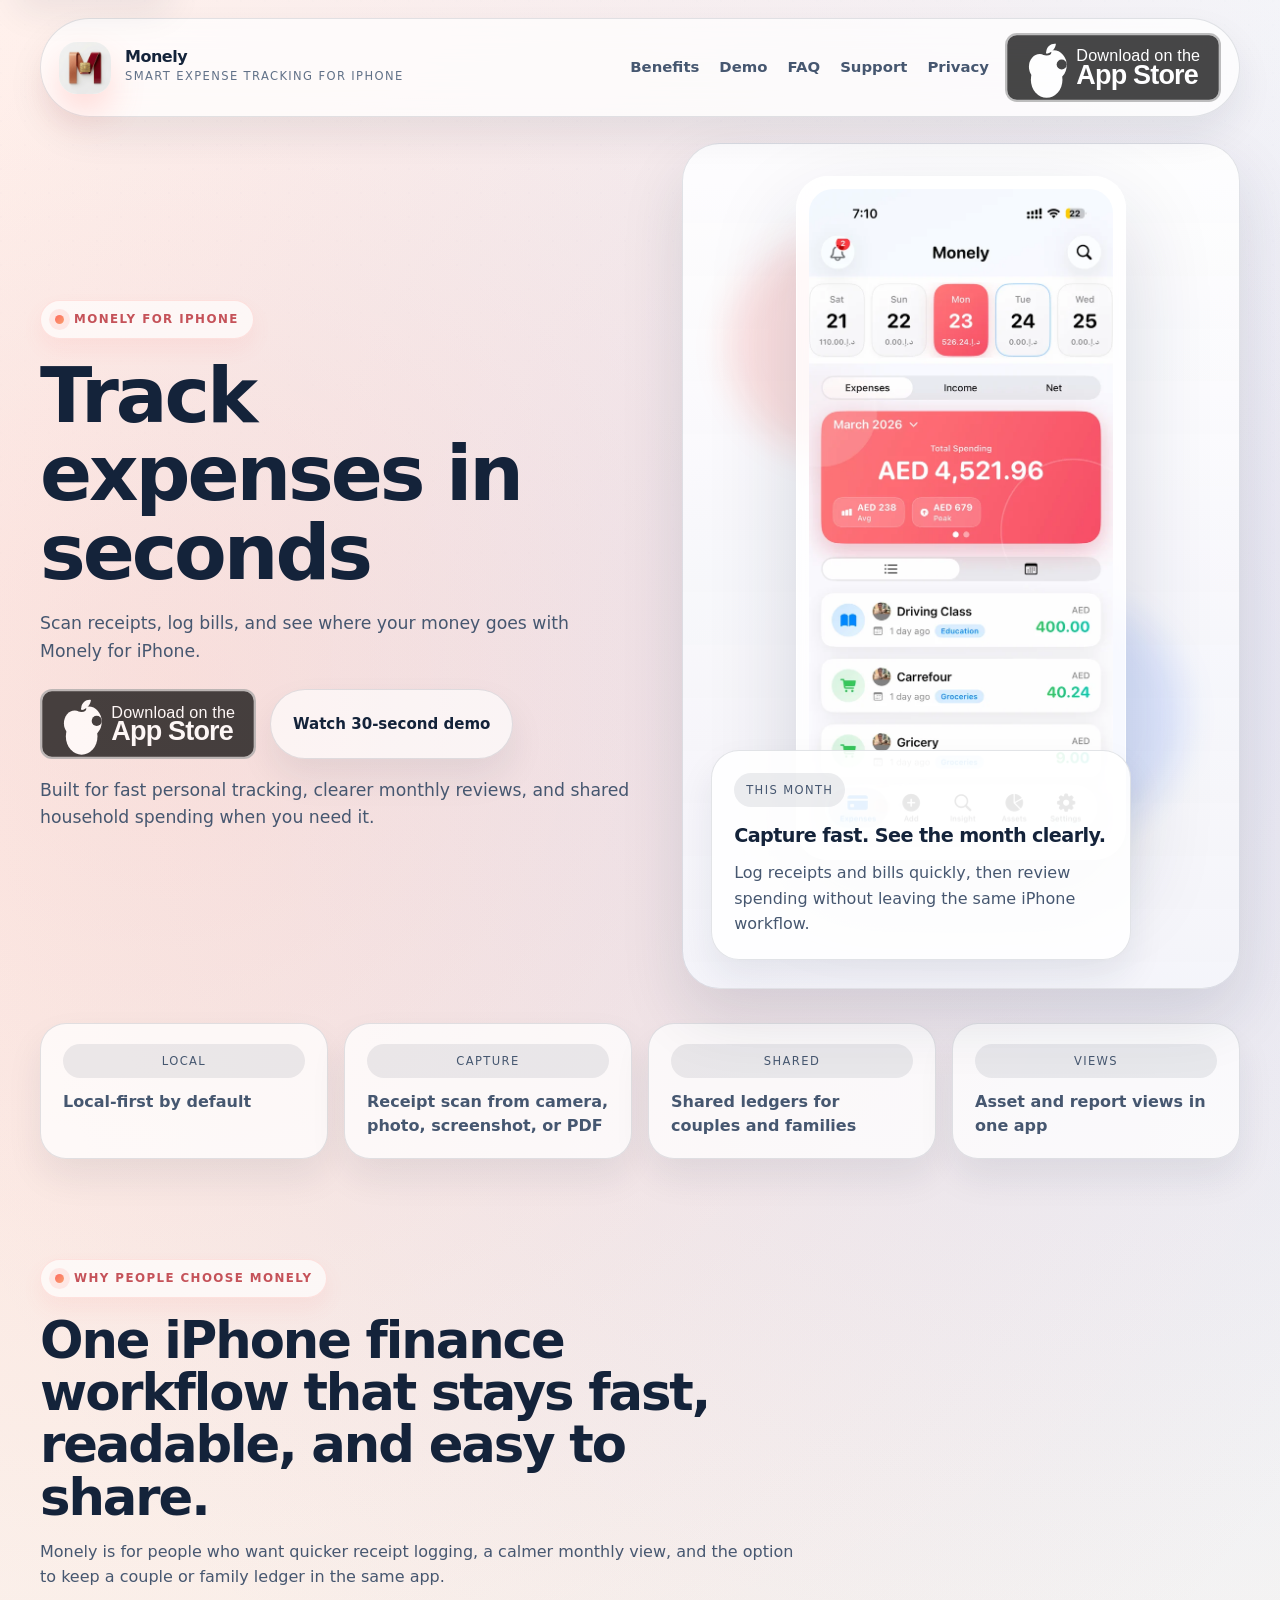
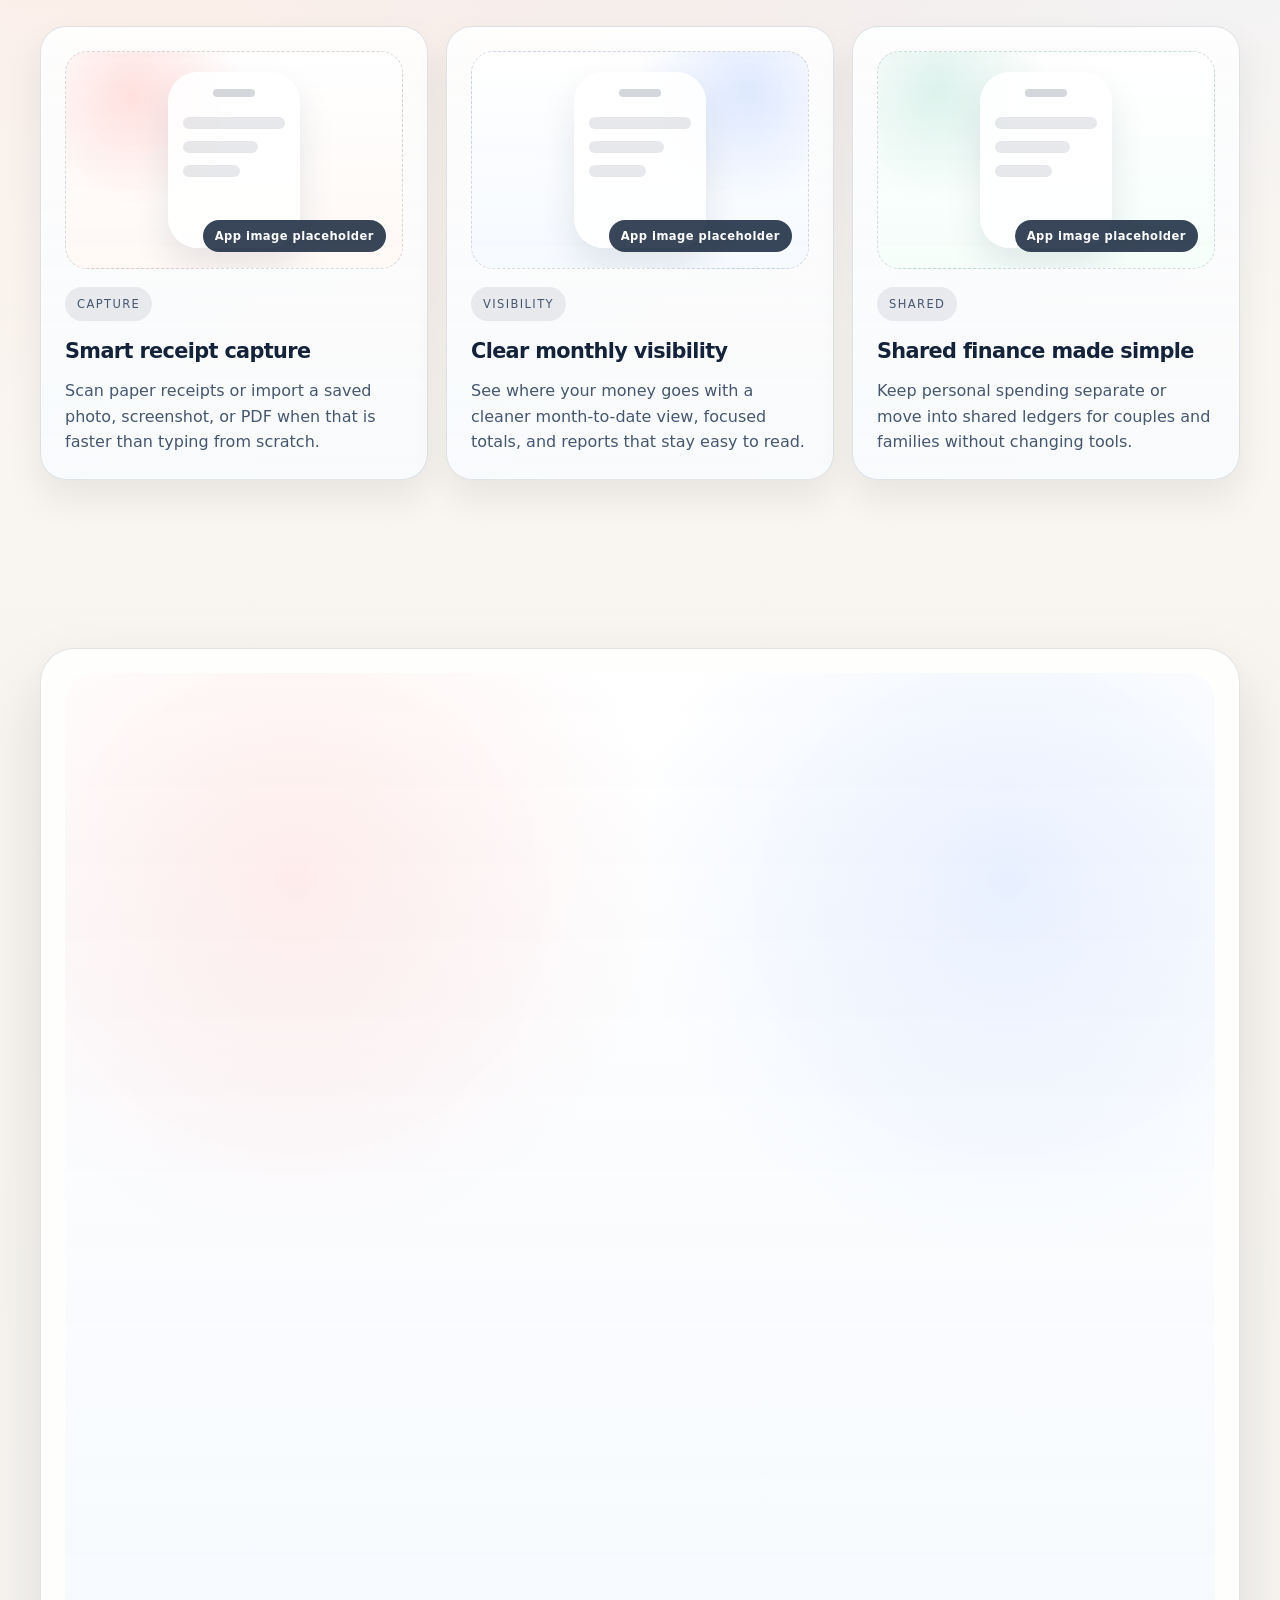
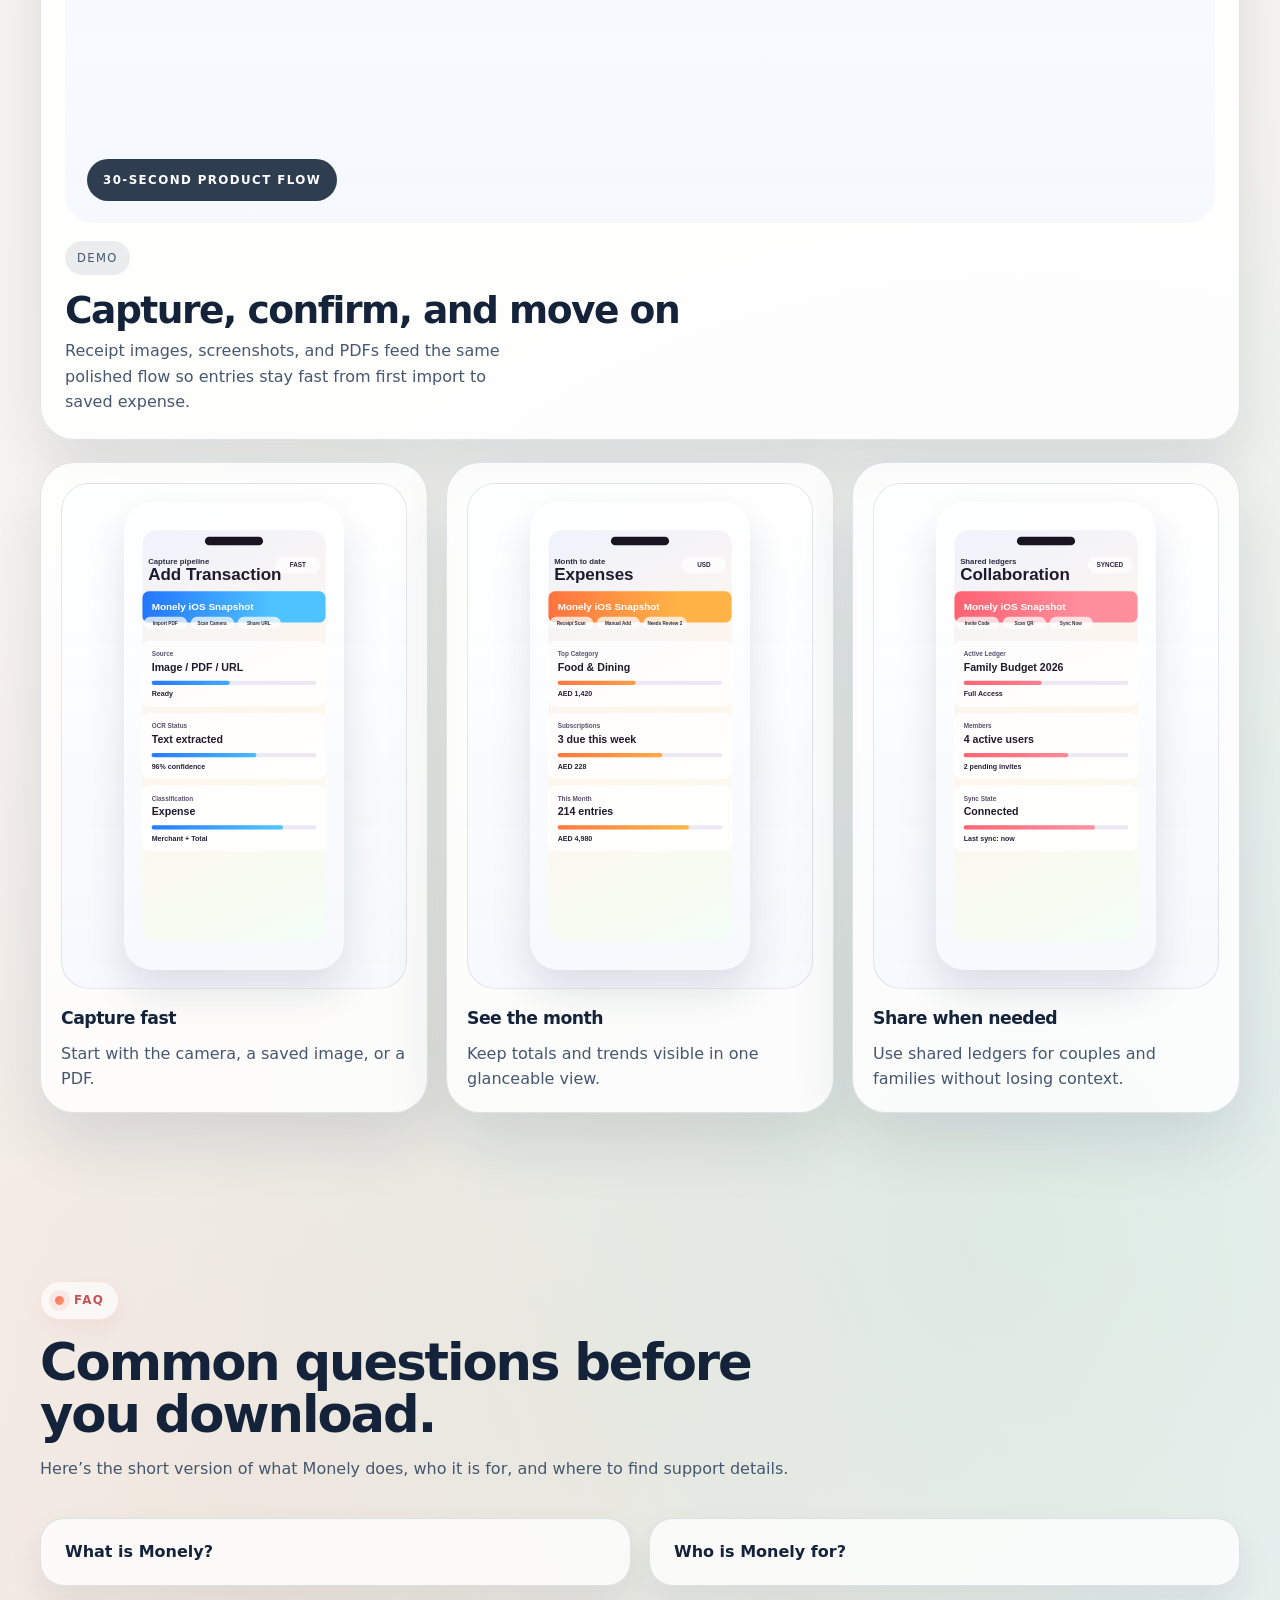
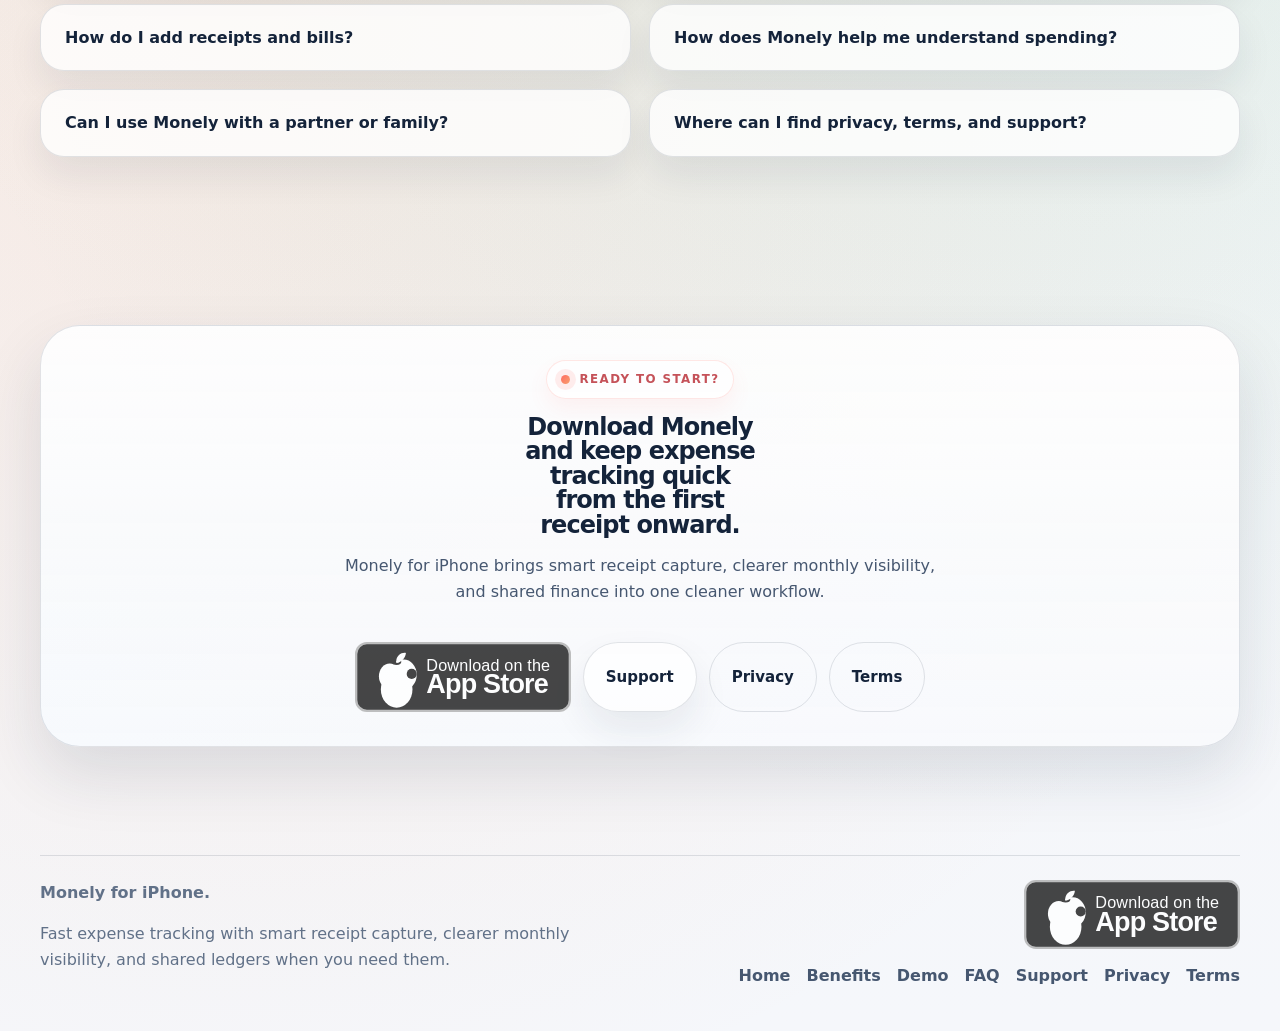
==== commit df5f8e3f: "version2" ====
--- a/index.html
+++ b/index.html
@@ -33,7 +33,7 @@
   <link rel="manifest" href="site.webmanifest">
   <link rel="preconnect" href="https://fonts.googleapis.com">
   <link rel="preconnect" href="https://fonts.gstatic.com" crossorigin>
-  <link href="https://fonts.googleapis.com/css2?family=Fraunces:opsz,wght@9..144,600;9..144,700&amp;family=IBM+Plex+Mono:wght@400;500;600&amp;family=Sora:wght@400;500;600;700;800&amp;display=swap" rel="stylesheet">
+  <link href="https://fonts.googleapis.com/css2?family=Poppins:wght@400;500;600;700;800&amp;display=swap" rel="stylesheet">
   <link rel="stylesheet" href="styles.css">
   <script type="application/ld+json">
     {
@@ -101,7 +101,10 @@
           <a href="support.html">Support</a>
           <a href="privacy.html">Privacy</a>
         </nav>
-        <a class="button primary header-cta" data-app-store-link href="#">Download on the App Store</a>
+        <a class="app-store-link header-cta" data-app-store-link href="#" aria-label="Download on the App Store">
+          <span class="sr-only">Download on the App Store</span>
+          <img src="clipledger_landing_assets/app-store-badge.svg" width="560" height="180" alt="">
+        </a>
       </div>
     </div>
   </header>
@@ -115,7 +118,10 @@
           <p>Scan receipts, log bills, and see where your money goes with Monely for iPhone.</p>
 
           <div class="actions">
-            <a class="button primary" data-app-store-link href="#">Download on the App Store</a>
+            <a class="app-store-link hero-store-cta" data-app-store-link href="#" aria-label="Download on the App Store">
+              <span class="sr-only">Download on the App Store</span>
+              <img src="clipledger_landing_assets/app-store-badge.svg" width="560" height="180" alt="">
+            </a>
             <a class="button secondary" href="#demo">Watch 30-second demo</a>
           </div>
           <p class="hero-support">Built for fast personal tracking, clearer monthly reviews, and shared household spending when you need it.</p>
@@ -167,16 +173,43 @@
 
         <div class="feature-grid benefit-grid">
           <article class="feature-card benefit-card">
+            <div class="benefit-card-media tone-coral" aria-hidden="true">
+              <div class="benefit-card-device">
+                <div class="benefit-card-device-notch"></div>
+                <div class="benefit-card-device-line line-wide"></div>
+                <div class="benefit-card-device-line line-mid"></div>
+                <div class="benefit-card-device-line line-short"></div>
+              </div>
+              <span class="benefit-card-placeholder-label">App image placeholder</span>
+            </div>
             <span class="tag">Capture</span>
             <h3>Smart receipt capture</h3>
             <p>Scan paper receipts or import a saved photo, screenshot, or PDF when that is faster than typing from scratch.</p>
           </article>
           <article class="feature-card benefit-card">
+            <div class="benefit-card-media tone-blue" aria-hidden="true">
+              <div class="benefit-card-device">
+                <div class="benefit-card-device-notch"></div>
+                <div class="benefit-card-device-line line-wide"></div>
+                <div class="benefit-card-device-line line-mid"></div>
+                <div class="benefit-card-device-line line-short"></div>
+              </div>
+              <span class="benefit-card-placeholder-label">App image placeholder</span>
+            </div>
             <span class="tag">Visibility</span>
             <h3>Clear monthly visibility</h3>
             <p>See where your money goes with a cleaner month-to-date view, focused totals, and reports that stay easy to read.</p>
           </article>
           <article class="feature-card benefit-card">
+            <div class="benefit-card-media tone-mint" aria-hidden="true">
+              <div class="benefit-card-device">
+                <div class="benefit-card-device-notch"></div>
+                <div class="benefit-card-device-line line-wide"></div>
+                <div class="benefit-card-device-line line-mid"></div>
+                <div class="benefit-card-device-line line-short"></div>
+              </div>
+              <span class="benefit-card-placeholder-label">App image placeholder</span>
+            </div>
             <span class="tag">Shared</span>
             <h3>Shared finance made simple</h3>
             <p>Keep personal spending separate or move into shared ledgers for couples and families without changing tools.</p>
@@ -274,7 +307,10 @@
         <h2>Download Monely and keep expense tracking quick from the first receipt onward.</h2>
         <p>Monely for iPhone brings smart receipt capture, clearer monthly visibility, and shared finance into one cleaner workflow.</p>
         <div class="link-cluster actions center">
-          <a class="button primary" data-app-store-link href="#">Download on the App Store</a>
+          <a class="app-store-link final-store-cta" data-app-store-link href="#" aria-label="Download on the App Store">
+            <span class="sr-only">Download on the App Store</span>
+            <img src="clipledger_landing_assets/app-store-badge.svg" width="560" height="180" alt="">
+          </a>
           <a class="button secondary" href="support.html">Support</a>
           <a class="button ghost" href="privacy.html">Privacy</a>
           <a class="button ghost" href="terms.html">Terms</a>
@@ -291,7 +327,10 @@
       </div>
 
       <div class="footer-actions">
-        <a class="button primary footer-app-button" data-app-store-link href="#">Download on the App Store</a>
+        <a class="app-store-link footer-app-button" data-app-store-link href="#" aria-label="Download on the App Store">
+          <span class="sr-only">Download on the App Store</span>
+          <img src="clipledger_landing_assets/app-store-badge.svg" width="560" height="180" alt="">
+        </a>
         <nav class="footer-links" aria-label="Footer">
           <a href="/">Home</a>
           <a href="#benefits">Benefits</a>
@@ -331,3 +370,15 @@
   </script>
 </body>
 </html>
+
+<!-- G-Q8DZ22RE57
+<script>
+  document.addEventListener("DOMContentLoaded", function () {
+    const appStoreLink = document.querySelector("[data-app-store-link]");
+    if (appStoreLink) {
+      appStoreLink.addEventListener("click", function (event) {
+        event.preventDefault();
+      });
+    }
+  });
+</script> -->
--- a/styles.css
+++ b/styles.css
@@ -19,9 +19,9 @@
   --radius-lg: 28px;
   --radius-md: 20px;
   --max: 1200px;
-  --sans: "Sora", system-ui, sans-serif;
-  --display: "Fraunces", Georgia, serif;
-  --mono: "IBM Plex Mono", monospace;
+  --sans: "Poppins", system-ui, sans-serif;
+  --display: "Poppins", system-ui, sans-serif;
+  --mono: "Poppins", system-ui, sans-serif;
 }
 
 * {
@@ -72,6 +72,18 @@
   height: auto;
 }
 
+.sr-only {
+  position: absolute;
+  width: 1px;
+  height: 1px;
+  padding: 0;
+  margin: -1px;
+  overflow: hidden;
+  clip: rect(0, 0, 0, 0);
+  white-space: nowrap;
+  border: 0;
+}
+
 button,
 input,
 textarea,
@@ -205,10 +217,7 @@
 }
 
 .header-cta {
-  min-height: 46px;
-  padding: 0 18px;
-  font-size: 0.86rem;
-  white-space: nowrap;
+  width: 170px;
   flex: 0 0 auto;
 }
 
@@ -263,6 +272,36 @@
   transform: none;
 }
 
+.app-store-link {
+  position: relative;
+  display: inline-flex;
+  align-items: center;
+  justify-content: center;
+  width: 216px;
+  border-radius: 18px;
+  transition: transform 0.2s ease, opacity 0.2s ease, filter 0.2s ease;
+}
+
+.app-store-link img {
+  width: 100%;
+  height: auto;
+}
+
+.app-store-link:hover {
+  transform: translateY(-1px);
+}
+
+.app-store-link.is-disabled {
+  opacity: 0.72;
+  filter: grayscale(0.12);
+}
+
+.hero-store-cta,
+.final-store-cta,
+.footer-app-button {
+  width: 216px;
+}
+
 .actions {
   display: flex;
   flex-wrap: wrap;
@@ -337,6 +376,7 @@
   max-width: 12ch;
   margin: 18px 0;
   font-size: clamp(2.8rem, 6vw, 5.2rem);
+  font-weight: 700;
 }
 
 .hero-copy p,
@@ -699,6 +739,7 @@
 .section-head h2 {
   margin: 16px 0 12px;
   font-size: clamp(2rem, 4vw, 3.3rem);
+  font-weight: 700;
 }
 
 .feature-grid,
@@ -862,6 +903,91 @@
   background:
     linear-gradient(180deg, rgba(255, 255, 255, 0.9), rgba(248, 252, 255, 0.84)),
     linear-gradient(135deg, rgba(79, 137, 255, 0.06), rgba(255, 106, 96, 0.06));
+}
+
+.benefit-card-media {
+  position: relative;
+  min-height: 200px;
+  margin-bottom: 18px;
+  padding: 20px;
+  overflow: hidden;
+  border: 1px dashed rgba(20, 35, 58, 0.16);
+  border-radius: 22px;
+  display: grid;
+  place-items: center;
+}
+
+.benefit-card-media.tone-coral {
+  background:
+    radial-gradient(circle at 20% 20%, rgba(255, 106, 96, 0.2), transparent 34%),
+    linear-gradient(180deg, rgba(255, 255, 255, 0.96), rgba(255, 248, 245, 0.9));
+}
+
+.benefit-card-media.tone-blue {
+  background:
+    radial-gradient(circle at 82% 18%, rgba(79, 137, 255, 0.18), transparent 34%),
+    linear-gradient(180deg, rgba(255, 255, 255, 0.96), rgba(245, 249, 255, 0.9));
+}
+
+.benefit-card-media.tone-mint {
+  background:
+    radial-gradient(circle at 18% 18%, rgba(72, 183, 154, 0.18), transparent 34%),
+    linear-gradient(180deg, rgba(255, 255, 255, 0.96), rgba(245, 255, 250, 0.9));
+}
+
+.benefit-card-device {
+  width: min(132px, 100%);
+  height: 176px;
+  padding: 16px 14px;
+  border-radius: 30px;
+  border: 1px solid rgba(255, 255, 255, 0.78);
+  background: rgba(255, 255, 255, 0.88);
+  box-shadow: 0 18px 36px rgba(20, 35, 58, 0.1);
+  display: grid;
+  align-content: start;
+  gap: 12px;
+}
+
+.benefit-card-device-notch {
+  width: 42px;
+  height: 8px;
+  margin: 0 auto 8px;
+  border-radius: 999px;
+  background: rgba(20, 35, 58, 0.18);
+}
+
+.benefit-card-device-line {
+  height: 12px;
+  border-radius: 999px;
+  background: rgba(20, 35, 58, 0.1);
+}
+
+.benefit-card-device-line.line-wide {
+  width: 100%;
+}
+
+.benefit-card-device-line.line-mid {
+  width: 74%;
+}
+
+.benefit-card-device-line.line-short {
+  width: 56%;
+}
+
+.benefit-card-placeholder-label {
+  position: absolute;
+  right: 16px;
+  bottom: 16px;
+  display: inline-flex;
+  align-items: center;
+  min-height: 32px;
+  padding: 0 12px;
+  border-radius: 999px;
+  background: rgba(20, 35, 58, 0.84);
+  color: #fff;
+  font-size: 0.72rem;
+  font-weight: 600;
+  letter-spacing: 0.04em;
 }
 
 .benefit-card p,
@@ -1593,7 +1719,7 @@
   }
 
   .header-cta {
-    width: 100%;
+    width: 170px;
   }
 
   .feature-grid,
@@ -1652,6 +1778,12 @@
 
   .hero-device {
     width: min(290px, 100%);
+  }
+
+  .hero-store-cta,
+  .final-store-cta,
+  .footer-app-button {
+    width: 204px;
   }
 
   .hero-stage {
@@ -1734,6 +1866,10 @@
     flex: 1 1 220px;
   }
 
+  .actions > .app-store-link {
+    flex: 0 0 auto;
+  }
+
   .footer-shell {
     flex-direction: column;
   }
@@ -1744,6 +1880,14 @@
 
   .footer-links {
     justify-content: flex-start;
+  }
+
+  .app-store-link,
+  .header-cta,
+  .hero-store-cta,
+  .final-store-cta,
+  .footer-app-button {
+    width: min(216px, 100%);
   }
 
   .story-card,
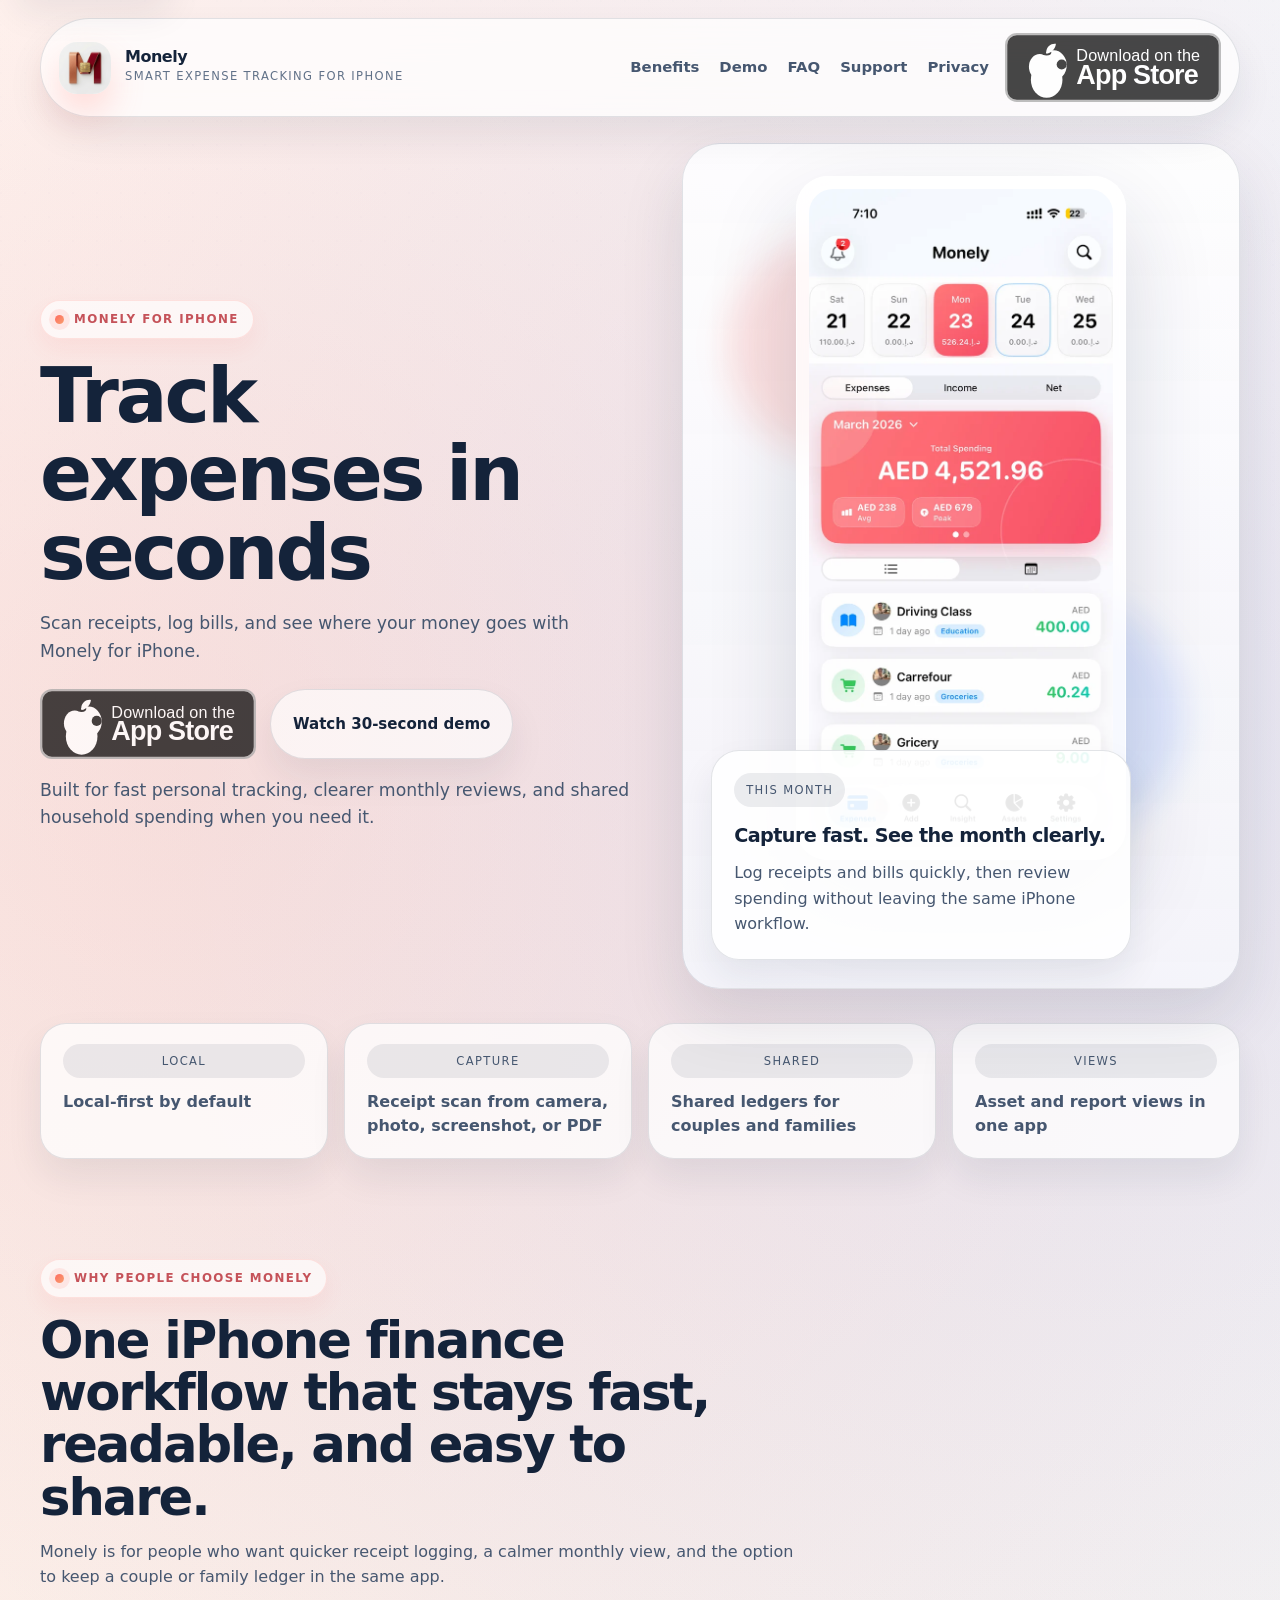
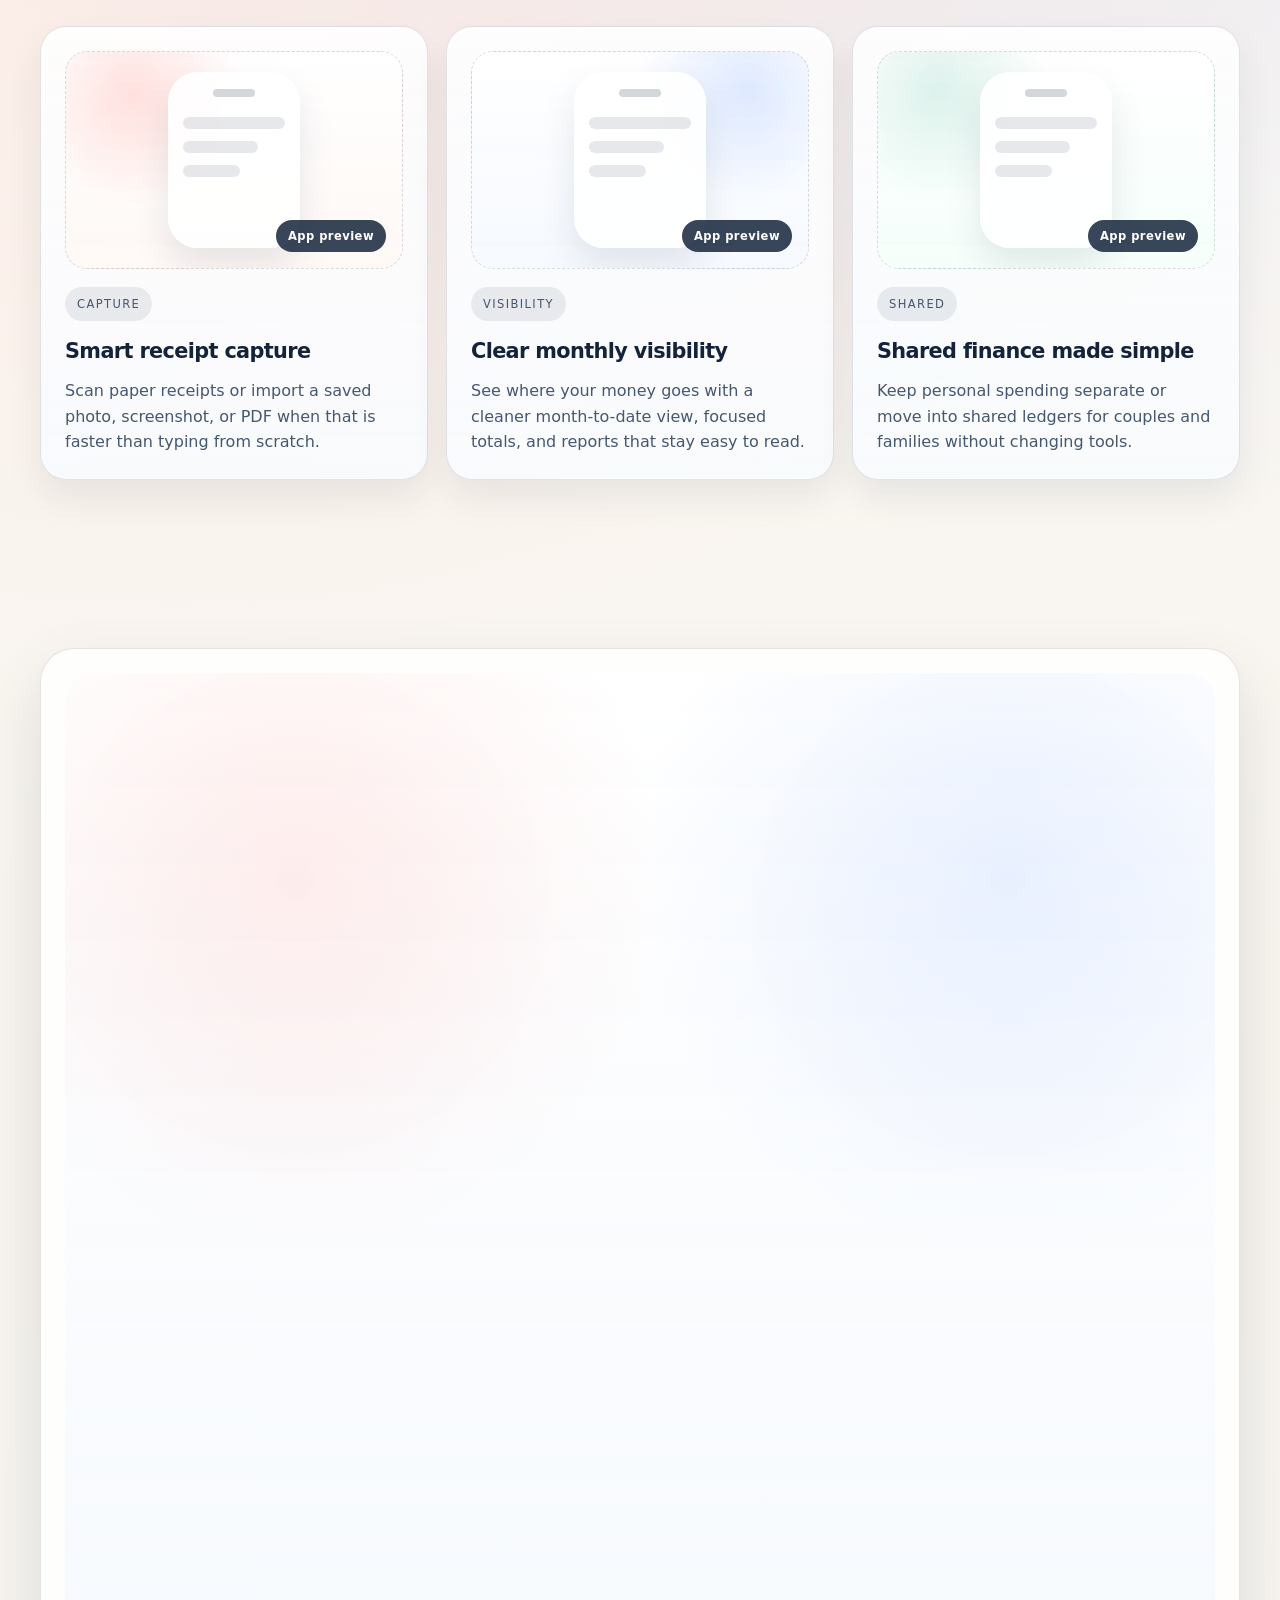
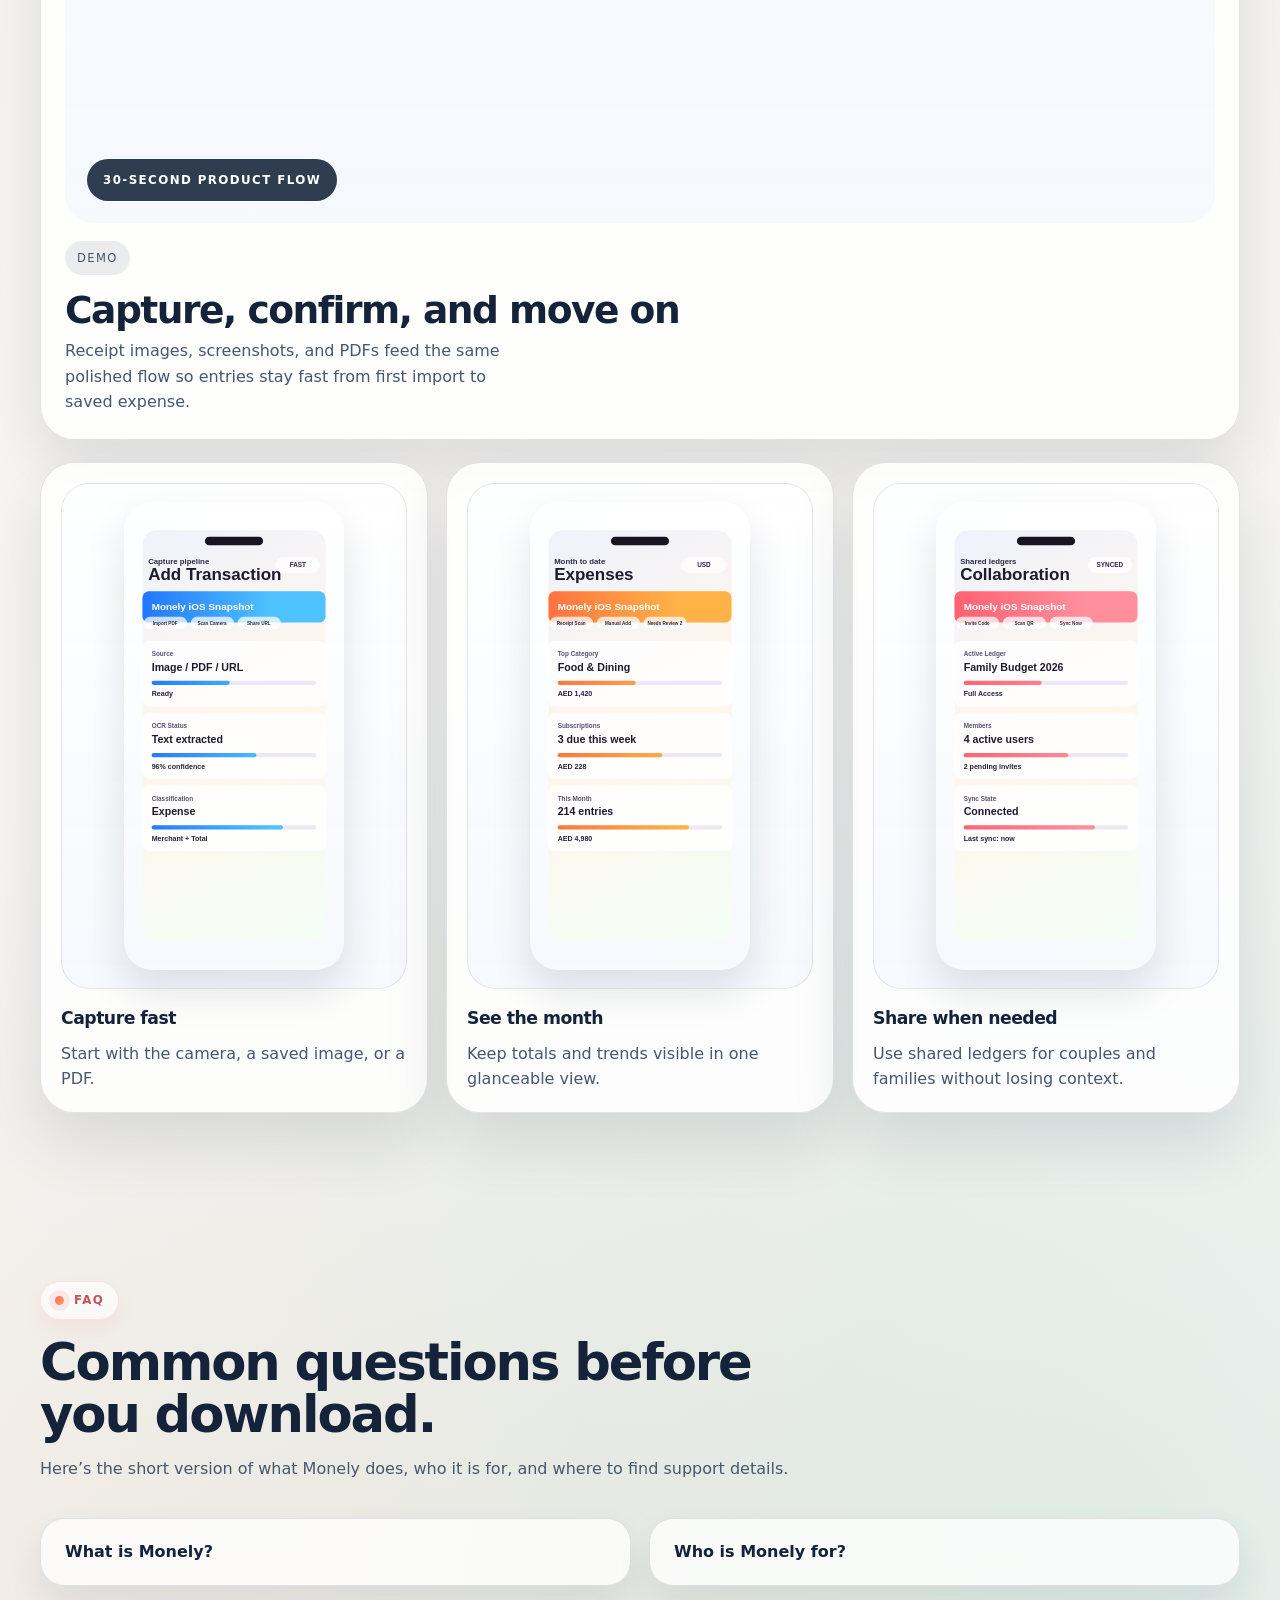
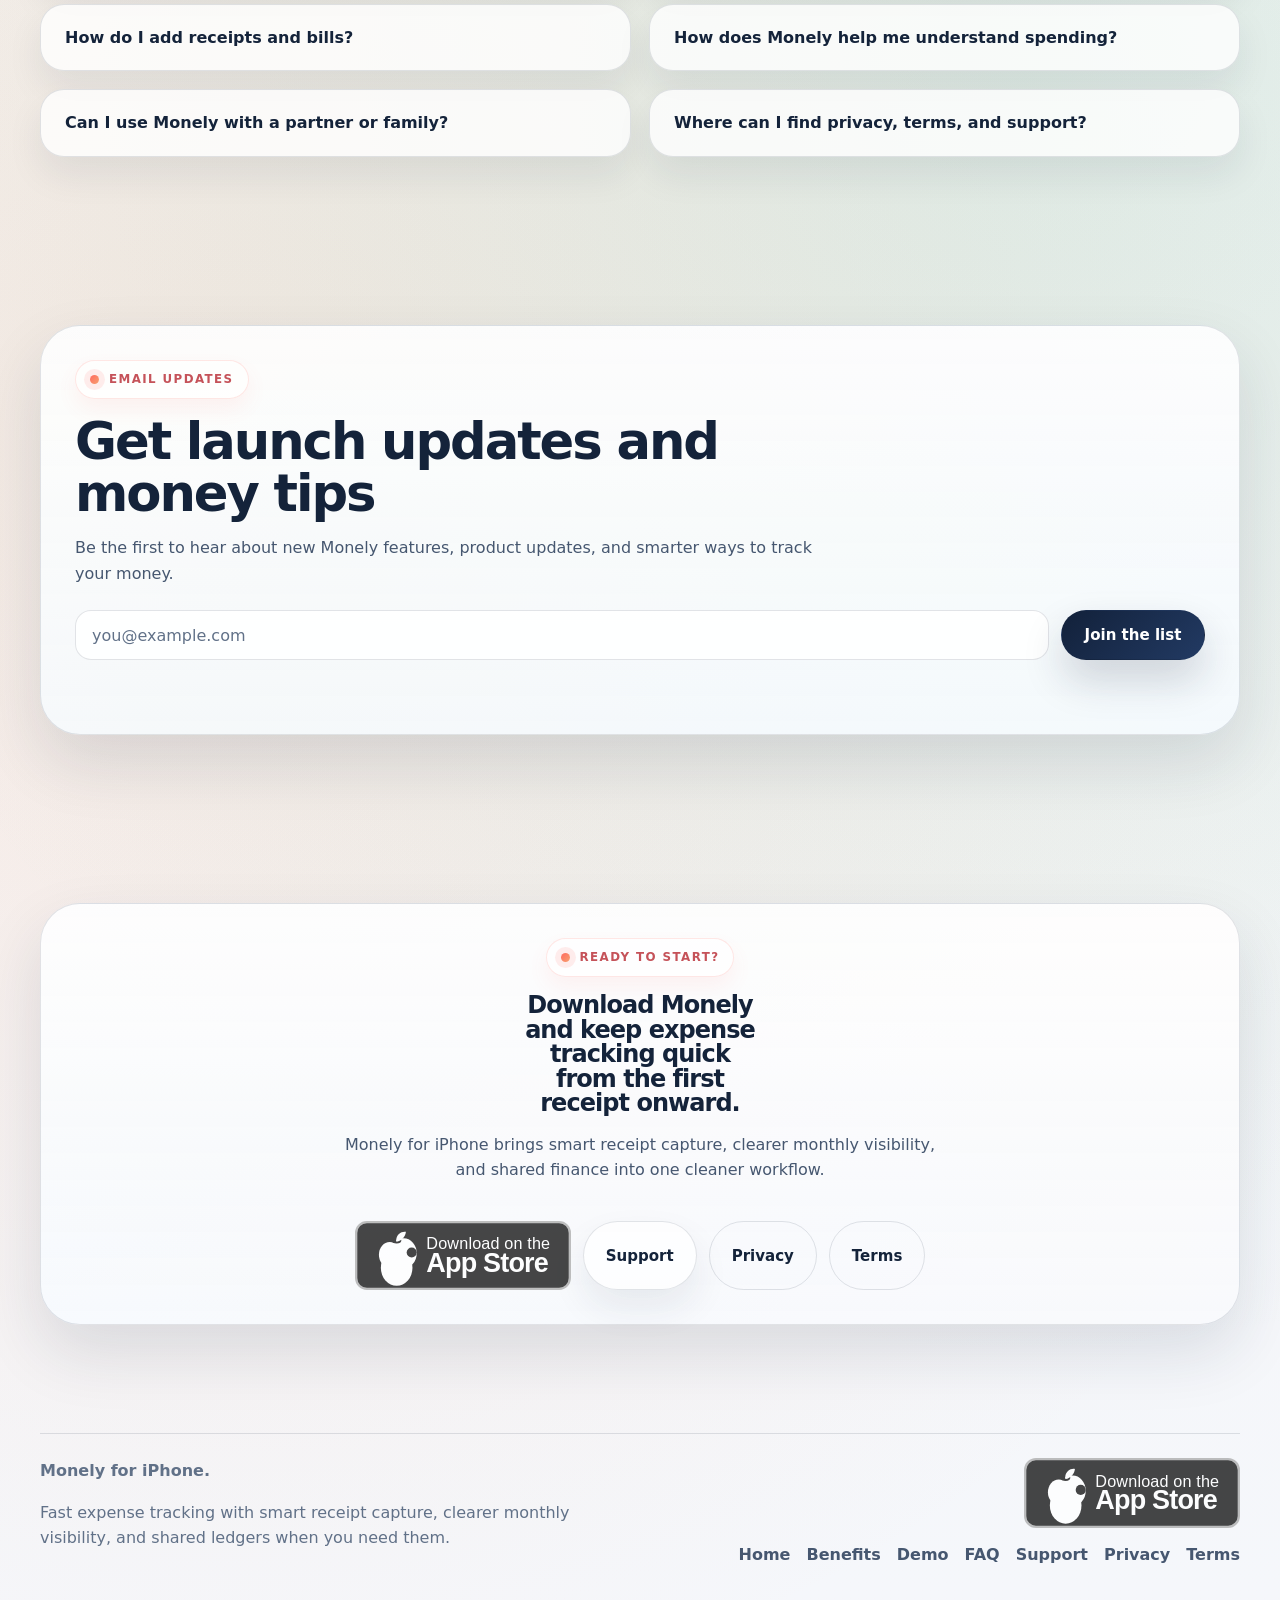
==== commit 082687f5: "day 2" ====
--- a/index.html
+++ b/index.html
@@ -3,8 +3,8 @@
 <head>
   <meta charset="UTF-8">
   <meta name="viewport" content="width=device-width, initial-scale=1.0">
-  <title>Monely for iPhone | Receipts, Bills, Reports, Assets, and Shared Ledgers</title>
-  <meta name="description" content="Monely is an iPhone finance app for receipt capture, OCR-assisted expense logging, recurring bill tracking, cash-flow forecasts, asset tracking, and shared ledgers.">
+  <title>Monely - Expense Tracker for iPhone</title>
+  <meta name="description" content="Track expenses in seconds with Monely. Scan receipts, log bills, and see where your money goes with a clean, modern expense tracker for iPhone.">
   <meta name="robots" content="index,follow,max-image-preview:large">
   <meta name="referrer" content="strict-origin-when-cross-origin">
   <meta name="theme-color" content="#fff8f2">
@@ -13,18 +13,18 @@
   <meta property="og:locale" content="en_US">
   <meta property="og:type" content="website">
   <meta property="og:site_name" content="Monely">
-  <meta property="og:title" content="Monely for iPhone">
-  <meta property="og:description" content="Receipt capture, recurring bills, monthly reports, asset tracking, and shared ledgers in one calmer iPhone finance workflow.">
+  <meta property="og:title" content="Monely - Expense Tracker for iPhone">
+  <meta property="og:description" content="Track expenses in seconds with Monely. Scan receipts, log bills, and see where your money goes with a clean, modern expense tracker for iPhone.">
   <meta property="og:url" content="https://monelyapp.com/">
   <meta property="og:image" content="https://monelyapp.com/social-preview.png">
   <meta property="og:image:width" content="1200">
   <meta property="og:image:height" content="630">
-  <meta property="og:image:alt" content="Monely preview card showing the app name and finance workflow tagline.">
+  <meta property="og:image:alt" content="Monely preview card for the iPhone expense tracker.">
   <meta name="twitter:card" content="summary_large_image">
-  <meta name="twitter:title" content="Monely for iPhone">
-  <meta name="twitter:description" content="Receipt capture, recurring bills, monthly reports, asset tracking, and shared ledgers in one calmer iPhone finance workflow.">
+  <meta name="twitter:title" content="Monely - Expense Tracker for iPhone">
+  <meta name="twitter:description" content="Track expenses in seconds with Monely. Scan receipts, log bills, and see where your money goes with a clean, modern expense tracker for iPhone.">
   <meta name="twitter:image" content="https://monelyapp.com/social-preview.png">
-  <meta http-equiv="Content-Security-Policy" content="default-src 'self'; style-src 'self' https://fonts.googleapis.com; font-src https://fonts.gstatic.com; img-src 'self' data:; script-src 'self' 'unsafe-inline'; connect-src 'self'; base-uri 'self'; form-action 'self'; frame-ancestors 'none'">
+  <meta http-equiv="Content-Security-Policy" content="default-src 'self'; style-src 'self' https://fonts.googleapis.com; font-src https://fonts.gstatic.com; img-src 'self' data: https://www.google-analytics.com; script-src 'self' 'unsafe-inline' https://www.googletagmanager.com https://*.list-manage.com; connect-src 'self' https://www.google-analytics.com https://region1.google-analytics.com https://*.list-manage.com; base-uri 'self'; form-action 'self' https://*.list-manage.com; frame-ancestors 'none'">
   <link rel="canonical" href="https://monelyapp.com/">
   <link rel="icon" href="favicon.ico" sizes="any">
   <link rel="icon" href="favicon-32x32.png" type="image/png" sizes="32x32">
@@ -40,39 +40,19 @@
       "@context": "https://schema.org",
       "@graph": [
         {
-          "@type": "WebSite",
+          "@type": "Organization",
           "name": "Monely",
           "url": "https://monelyapp.com/",
-          "description": "Monely is an iPhone finance app for receipt capture, recurring bill tracking, financial reports, asset tracking, and shared ledgers."
+          "logo": "https://monelyapp.com/clipledger_landing_assets/app-icon.png"
         },
         {
-          "@type": "MobileApplication",
+          "@type": "SoftwareApplication",
           "name": "Monely",
           "applicationCategory": "FinanceApplication",
           "operatingSystem": "iOS",
-          "softwareVersion": "1.0",
+          "url": "https://monelyapp.com/",
           "image": "https://monelyapp.com/social-preview.png",
-          "url": "https://monelyapp.com/",
-          "description": "Monely helps you scan receipts, track recurring bills, review reports and forecasts, manage assets, and collaborate in shared ledgers.",
-          "inLanguage": [
-            "en",
-            "es",
-            "hi",
-            "ar"
-          ],
-          "featureList": [
-            "Receipt capture from camera, saved photos, screenshots, and PDFs",
-            "AI-assisted extraction of merchant, date, total, and category fields",
-            "Siri and App Shortcuts support for adding transactions and checking spending summaries",
-            "Live expense ledger with month, day, and transaction drill-down",
-            "Financial reports, month comparison, and merchant trend views",
-            "Subscription tracking, bill reminders, and optimization views",
-            "Cash-flow forecasting for projected income, expense, and net",
-            "Cards and accounts performance tracking",
-            "Asset tracking in a preferred currency",
-            "Shared ledgers for families and teams",
-            "Local-first workflow with user-initiated AI analysis, backup, and restore controls"
-          ]
+          "description": "Monely helps you scan receipts, log bills, and see where your money goes with clearer monthly visibility and shared ledgers for couples or families."
         }
       ]
     }
@@ -101,7 +81,7 @@
           <a href="support.html">Support</a>
           <a href="privacy.html">Privacy</a>
         </nav>
-        <a class="app-store-link header-cta" data-app-store-link href="#" aria-label="Download on the App Store">
+        <a class="app-store-link header-cta" data-app-store-link data-cta-location="header" href="#" aria-label="Download on the App Store">
           <span class="sr-only">Download on the App Store</span>
           <img src="clipledger_landing_assets/app-store-badge.svg" width="560" height="180" alt="">
         </a>
@@ -118,11 +98,11 @@
           <p>Scan receipts, log bills, and see where your money goes with Monely for iPhone.</p>
 
           <div class="actions">
-            <a class="app-store-link hero-store-cta" data-app-store-link href="#" aria-label="Download on the App Store">
+            <a class="app-store-link hero-store-cta" data-app-store-link data-cta-location="hero" href="#" aria-label="Download on the App Store">
               <span class="sr-only">Download on the App Store</span>
               <img src="clipledger_landing_assets/app-store-badge.svg" width="560" height="180" alt="">
             </a>
-            <a class="button secondary" href="#demo">Watch 30-second demo</a>
+            <a class="button secondary" data-demo-trigger data-demo-location="hero" href="#demo">Watch 30-second demo</a>
           </div>
           <p class="hero-support">Built for fast personal tracking, clearer monthly reviews, and shared household spending when you need it.</p>
         </div>
@@ -180,7 +160,7 @@
                 <div class="benefit-card-device-line line-mid"></div>
                 <div class="benefit-card-device-line line-short"></div>
               </div>
-              <span class="benefit-card-placeholder-label">App image placeholder</span>
+              <span class="benefit-card-placeholder-label">App preview</span>
             </div>
             <span class="tag">Capture</span>
             <h3>Smart receipt capture</h3>
@@ -194,7 +174,7 @@
                 <div class="benefit-card-device-line line-mid"></div>
                 <div class="benefit-card-device-line line-short"></div>
               </div>
-              <span class="benefit-card-placeholder-label">App image placeholder</span>
+              <span class="benefit-card-placeholder-label">App preview</span>
             </div>
             <span class="tag">Visibility</span>
             <h3>Clear monthly visibility</h3>
@@ -208,7 +188,7 @@
                 <div class="benefit-card-device-line line-mid"></div>
                 <div class="benefit-card-device-line line-short"></div>
               </div>
-              <span class="benefit-card-placeholder-label">App image placeholder</span>
+              <span class="benefit-card-placeholder-label">App preview</span>
             </div>
             <span class="tag">Shared</span>
             <h3>Shared finance made simple</h3>
@@ -223,7 +203,9 @@
         <article class="demo-feature-card">
           <div class="demo-poster">
             <img src="clipledger_landing_assets/feature-showcase-capture-flow.png" width="840" height="840" alt="Monely product flow showing receipt capture, confirmation, and finance views across iPhone screens." loading="lazy" decoding="async">
-            <span class="demo-play">30-second product flow</span>
+            <button class="demo-play" type="button" data-demo-trigger data-demo-location="demo_card" aria-label="Play 30-second demo">
+              30-second product flow
+            </button>
           </div>
           <div class="demo-copy">
             <span class="icon-chip">Demo</span>
@@ -302,12 +284,37 @@
     </section>
 
     <section class="section">
+      <div class="container email-capture-shell">
+        <div class="section-head">
+          <span class="eyebrow">Email updates</span>
+          <h2>Get launch updates and money tips</h2>
+          <p>Be the first to hear about new Monely features, product updates, and smarter ways to track your money.</p>
+        </div>
+
+        <form class="email-capture-form" data-email-capture-form novalidate>
+          <label class="sr-only" for="email-capture-input">Email address</label>
+          <input
+            id="email-capture-input"
+            data-email-capture-input
+            type="email"
+            name="email"
+            placeholder="you@example.com"
+            autocomplete="email"
+            required
+          >
+          <button class="button primary" data-email-capture-submit type="submit">Join the list</button>
+        </form>
+        <p class="email-capture-status" data-email-capture-status role="status" aria-live="polite"></p>
+      </div>
+    </section>
+
+    <section class="section">
       <div class="container cta-shell final-cta-shell">
         <span class="eyebrow">Ready to start?</span>
         <h2>Download Monely and keep expense tracking quick from the first receipt onward.</h2>
         <p>Monely for iPhone brings smart receipt capture, clearer monthly visibility, and shared finance into one cleaner workflow.</p>
         <div class="link-cluster actions center">
-          <a class="app-store-link final-store-cta" data-app-store-link href="#" aria-label="Download on the App Store">
+          <a class="app-store-link final-store-cta" data-app-store-link data-cta-location="final_cta" href="#" aria-label="Download on the App Store">
             <span class="sr-only">Download on the App Store</span>
             <img src="clipledger_landing_assets/app-store-badge.svg" width="560" height="180" alt="">
           </a>
@@ -327,7 +334,7 @@
       </div>
 
       <div class="footer-actions">
-        <a class="app-store-link footer-app-button" data-app-store-link href="#" aria-label="Download on the App Store">
+        <a class="app-store-link footer-app-button" data-app-store-link data-cta-location="footer" href="#" aria-label="Download on the App Store">
           <span class="sr-only">Download on the App Store</span>
           <img src="clipledger_landing_assets/app-store-badge.svg" width="560" height="180" alt="">
         </a>
@@ -345,40 +352,6 @@
   </footer>
 
   <script src="site-config.js"></script>
-  <script>
-    (function () {
-      var siteConfig = window.MONELY_SITE || {};
-      var appStoreUrl = typeof siteConfig.appStoreUrl === "string" ? siteConfig.appStoreUrl.trim() : "";
-      var links = document.querySelectorAll("[data-app-store-link]");
-
-      links.forEach(function (link) {
-        if (appStoreUrl) {
-          link.setAttribute("href", appStoreUrl);
-          link.removeAttribute("aria-disabled");
-          link.classList.remove("is-disabled");
-          return;
-        }
-
-        link.setAttribute("href", "#");
-        link.setAttribute("aria-disabled", "true");
-        link.classList.add("is-disabled");
-        link.addEventListener("click", function (event) {
-          event.preventDefault();
-        });
-      });
-    }());
-  </script>
+  <script src="site.js"></script>
 </body>
 </html>
-
-<!-- G-Q8DZ22RE57
-<script>
-  document.addEventListener("DOMContentLoaded", function () {
-    const appStoreLink = document.querySelector("[data-app-store-link]");
-    if (appStoreLink) {
-      appStoreLink.addEventListener("click", function (event) {
-        event.preventDefault();
-      });
-    }
-  });
-</script> -->
--- a/styles.css
+++ b/styles.css
@@ -1104,6 +1104,16 @@
   font-weight: 600;
   letter-spacing: 0.12em;
   text-transform: uppercase;
+  border: 0;
+  appearance: none;
+  -webkit-appearance: none;
+  cursor: pointer;
+  transition: transform 0.2s ease, background 0.2s ease;
+}
+
+.demo-play:hover {
+  transform: translateY(-1px);
+  background: rgba(20, 35, 58, 0.96);
 }
 
 .demo-copy strong {
@@ -1189,6 +1199,65 @@
   max-width: 58ch;
   margin: 0;
   color: var(--muted-strong);
+}
+
+.email-capture-shell {
+  padding: 34px;
+  border-radius: var(--radius-xl);
+  border: 1px solid rgba(20, 35, 58, 0.12);
+  background:
+    linear-gradient(180deg, rgba(255, 255, 255, 0.9), rgba(248, 252, 255, 0.84)),
+    linear-gradient(135deg, rgba(72, 183, 154, 0.08), rgba(79, 137, 255, 0.08));
+  box-shadow: var(--shadow-md);
+}
+
+.email-capture-shell .section-head {
+  margin-bottom: 24px;
+}
+
+.email-capture-form {
+  display: flex;
+  flex-wrap: wrap;
+  gap: 12px;
+  align-items: center;
+}
+
+.email-capture-form input {
+  flex: 1 1 280px;
+  min-height: 50px;
+  padding: 0 16px;
+  border-radius: 16px;
+  border: 1px solid var(--line);
+  background: rgba(255, 255, 255, 0.88);
+  color: var(--text);
+  font-size: 1rem;
+}
+
+.email-capture-form input::placeholder {
+  color: var(--muted);
+}
+
+.email-capture-form button {
+  min-width: 144px;
+}
+
+.email-capture-status {
+  min-height: 28px;
+  margin: 12px 0 0;
+  font-size: 0.95rem;
+  font-weight: 600;
+}
+
+.email-capture-status[data-state="loading"] {
+  color: var(--muted);
+}
+
+.email-capture-status[data-state="success"] {
+  color: #1e7a63;
+}
+
+.email-capture-status[data-state="error"] {
+  color: #c55259;
 }
 
 .page-layout {
@@ -1896,6 +1965,7 @@
   .highlight-panel,
   .prose,
   .cta-shell,
+  .email-capture-shell,
   .device-stage,
   .empty-state {
     padding: 24px;
@@ -1903,6 +1973,15 @@
 
   .page-nav {
     padding: 18px;
+  }
+
+  .email-capture-form {
+    flex-direction: column;
+    align-items: stretch;
+  }
+
+  .email-capture-form button {
+    width: 100%;
   }
 }
 
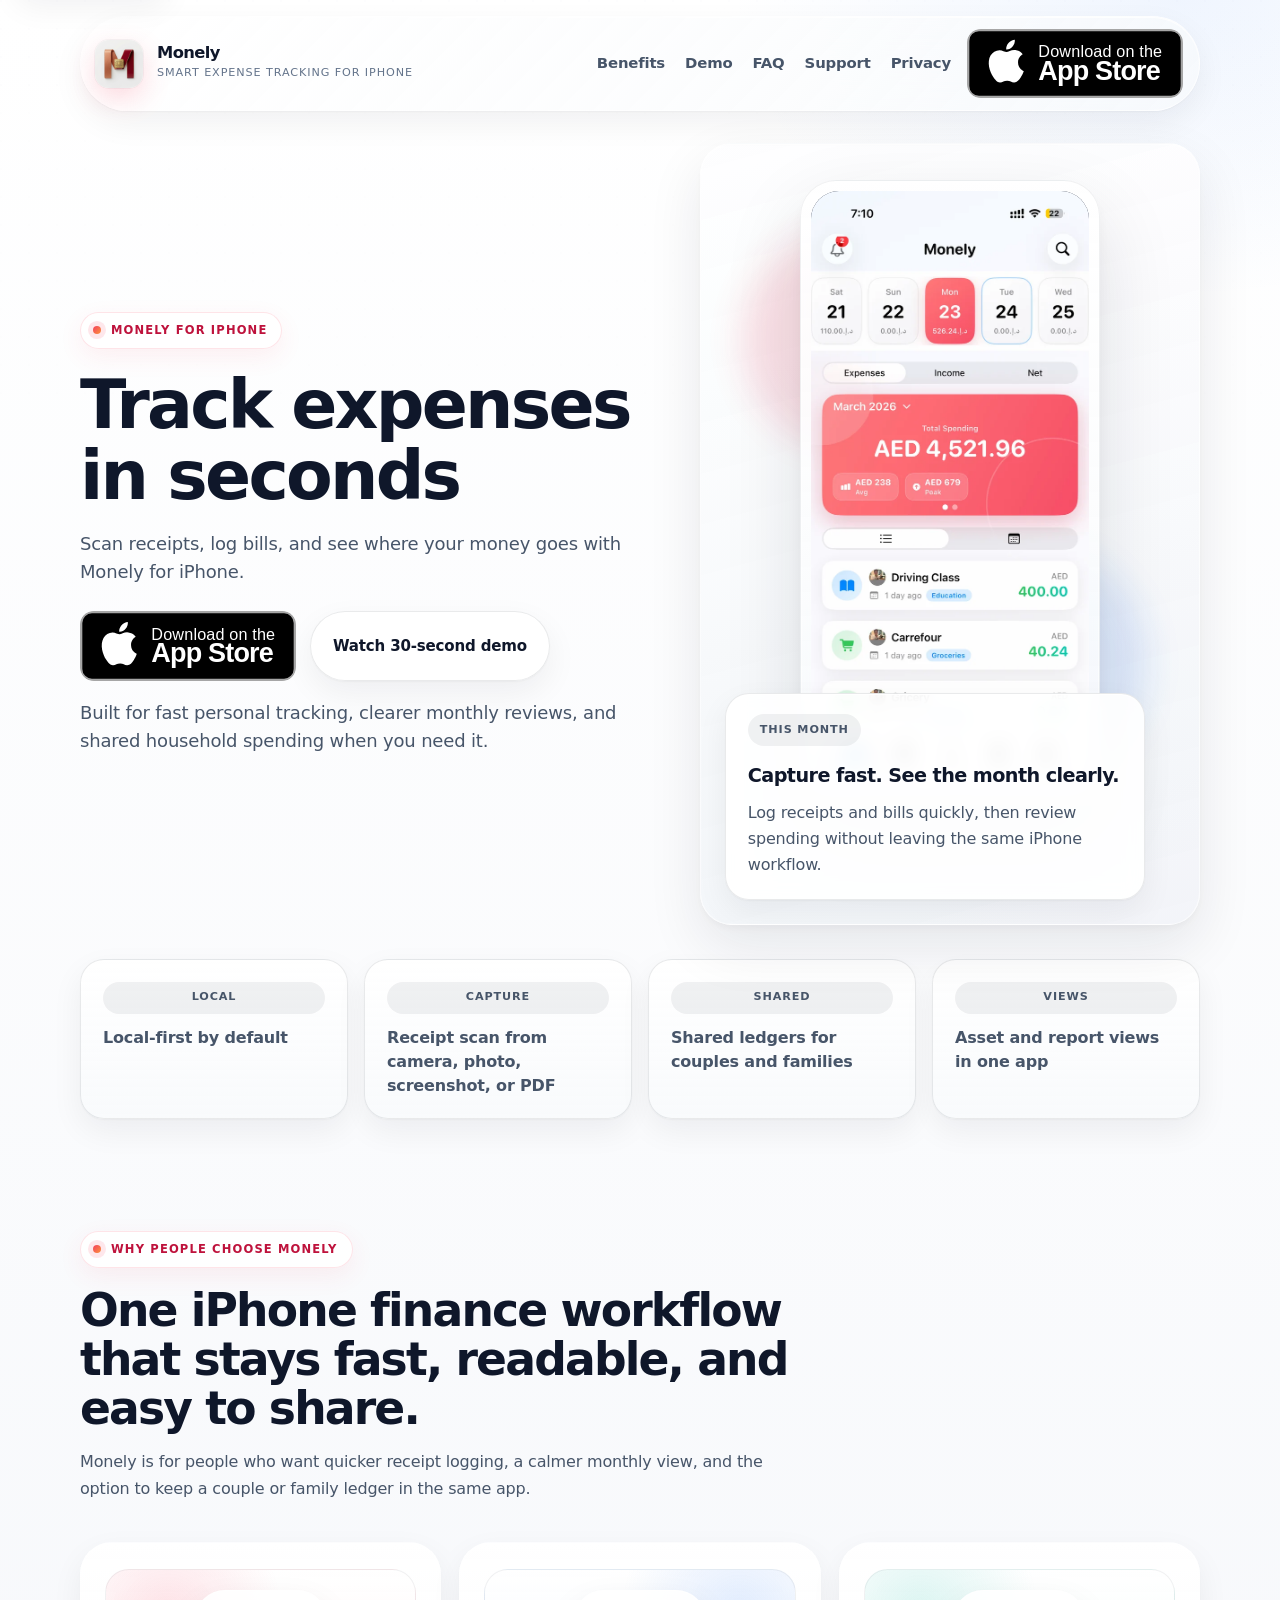
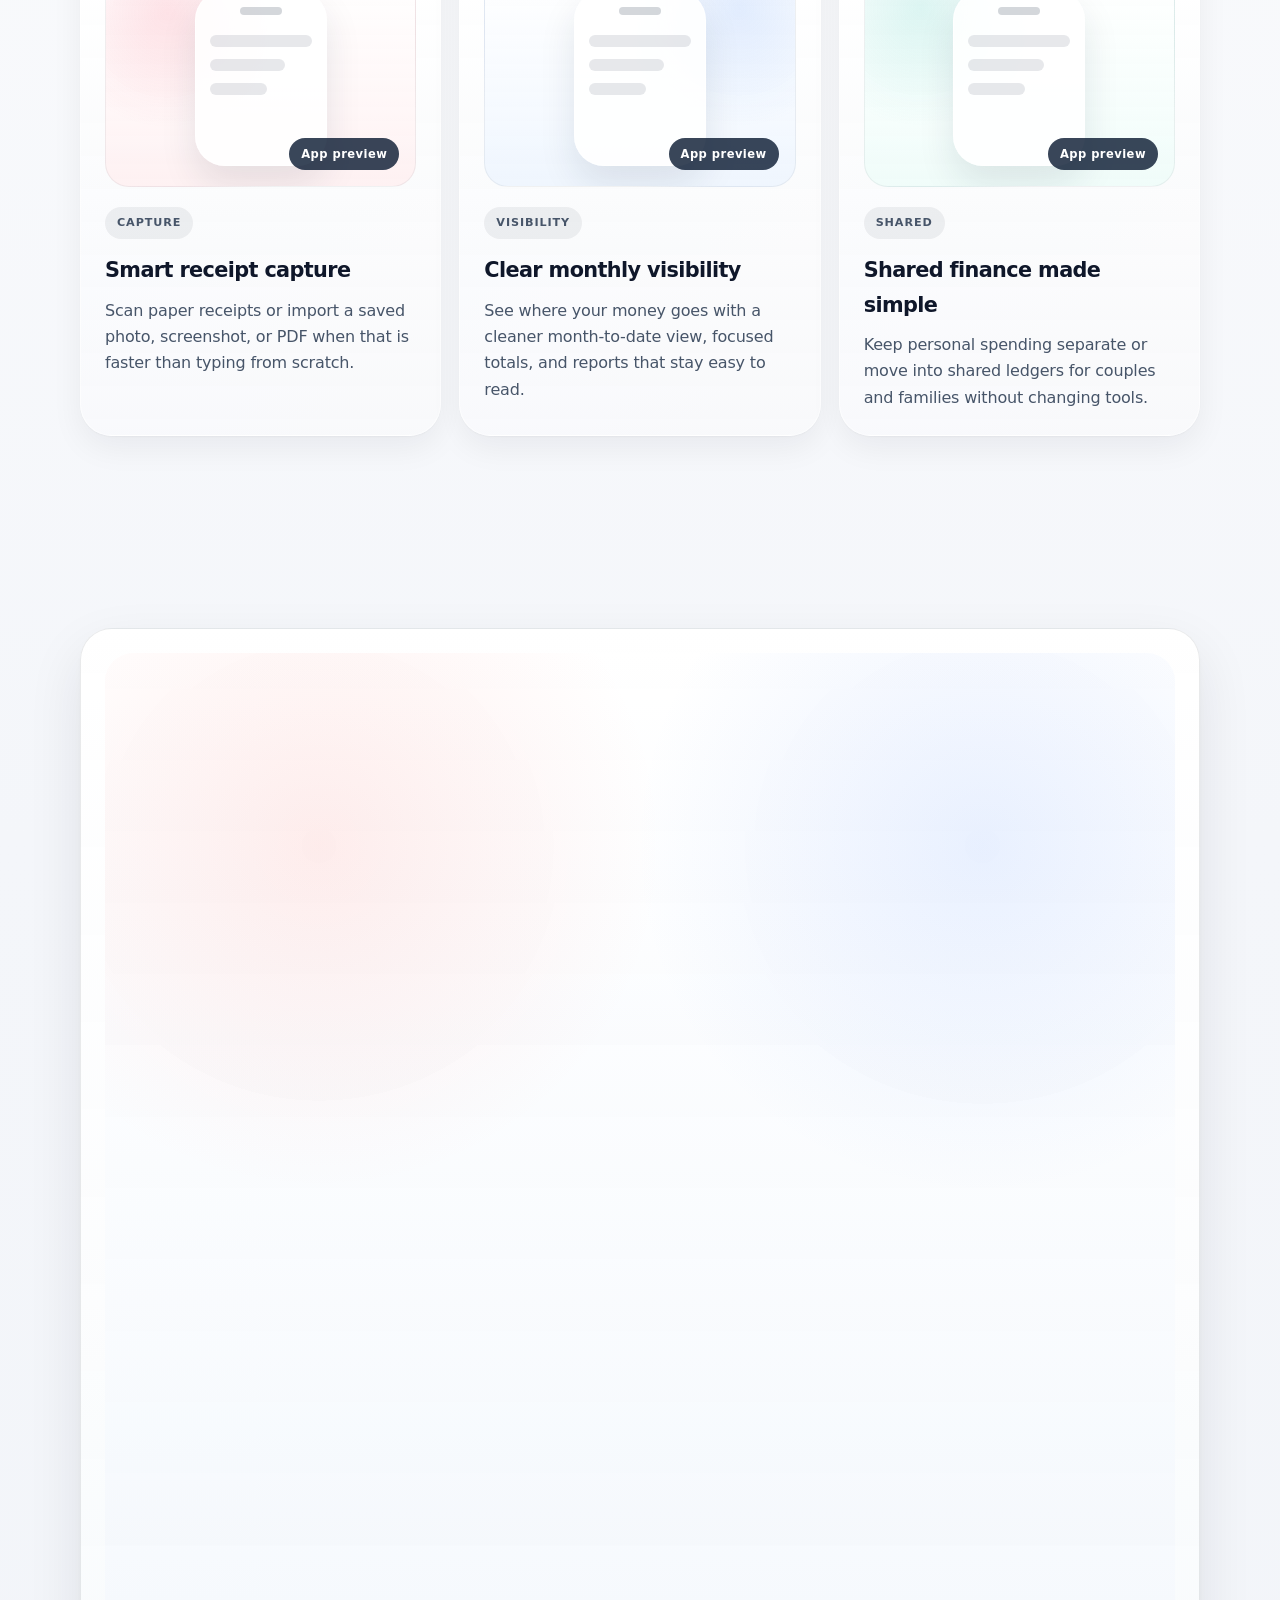
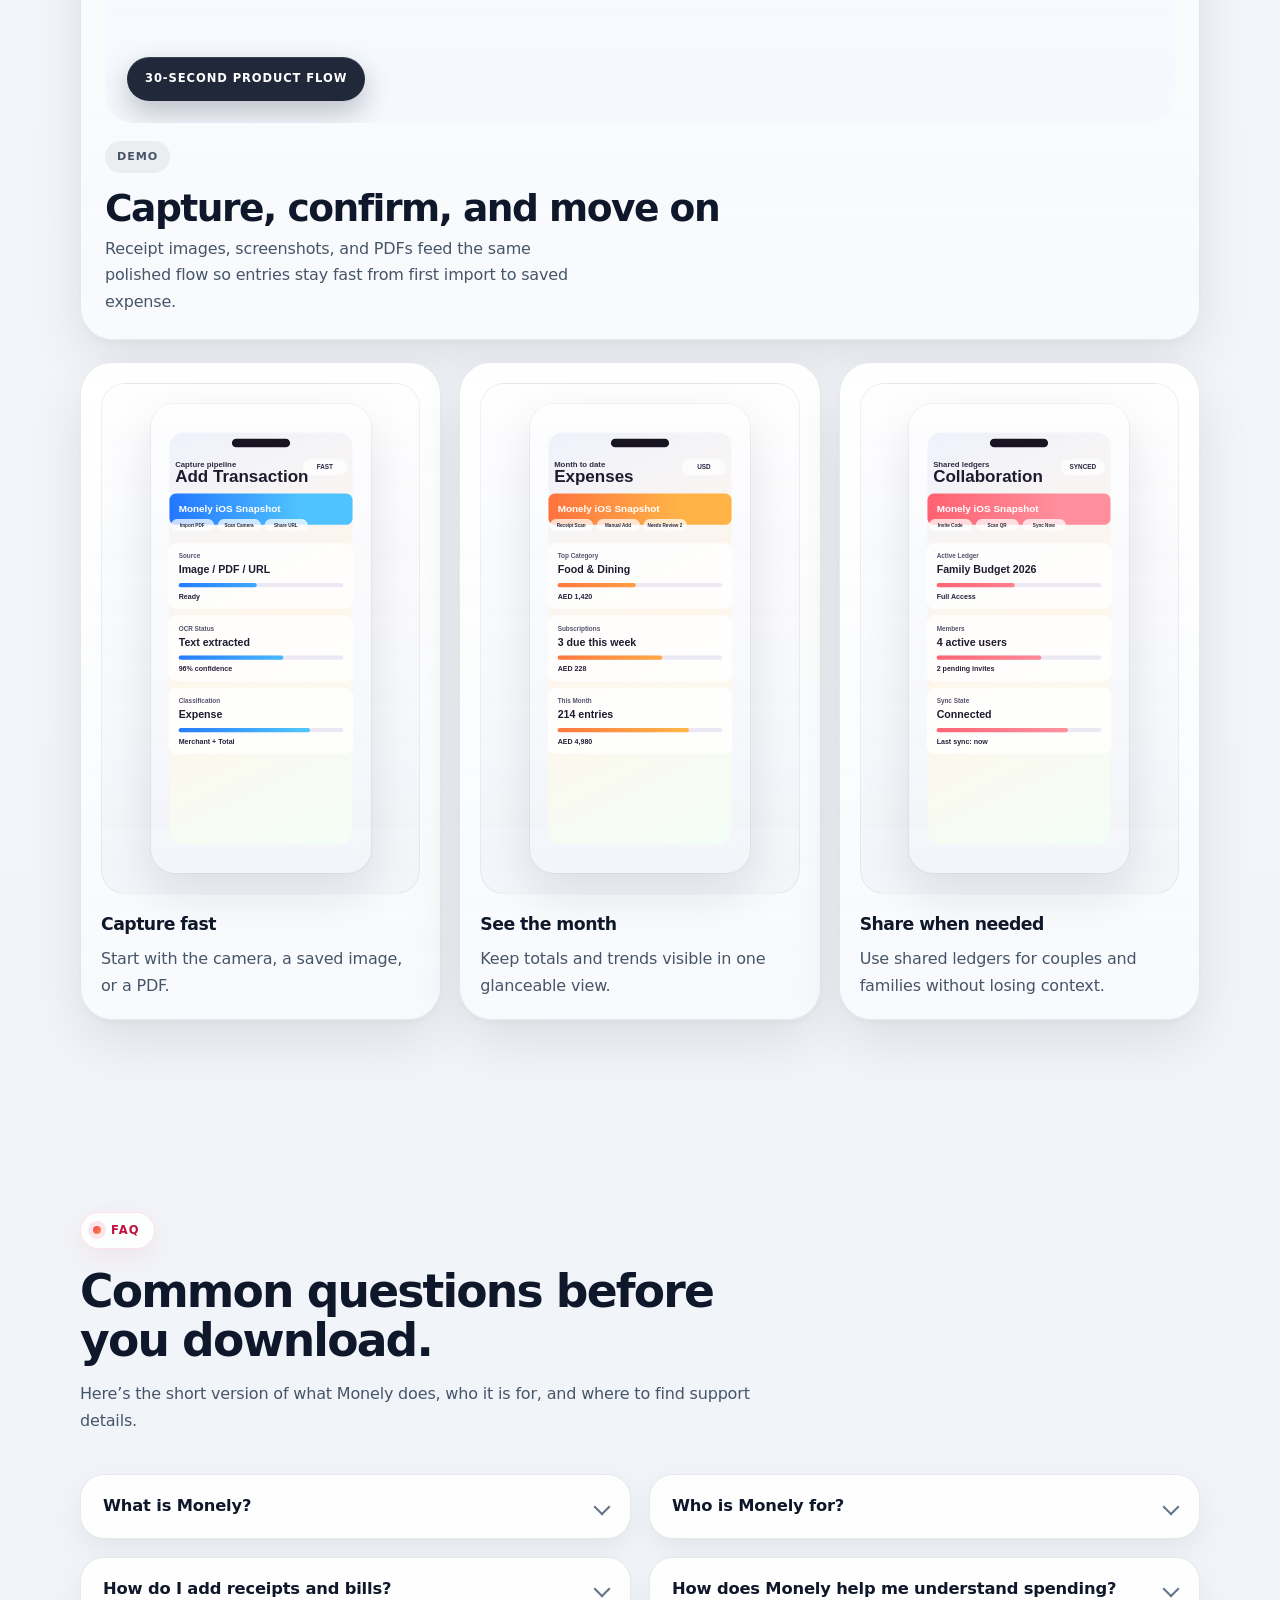
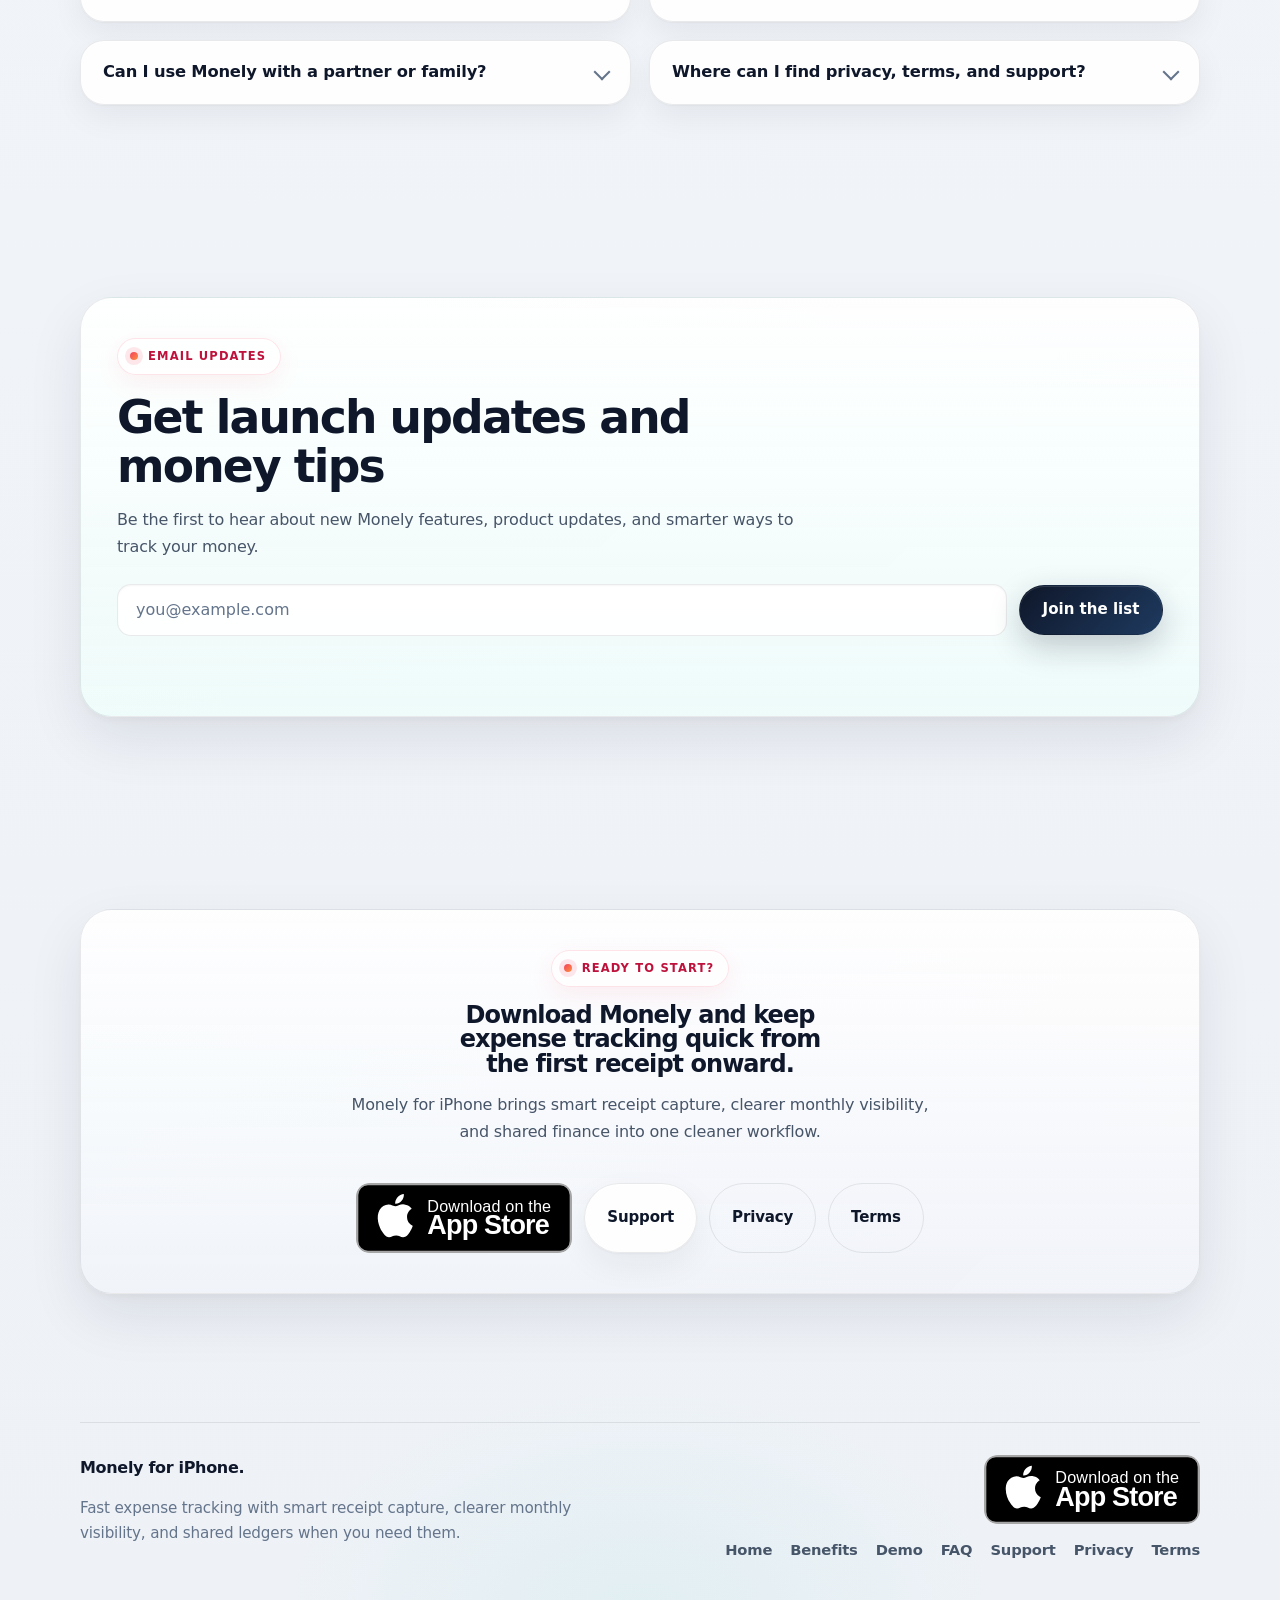
==== commit e1b607e9: "1pass" ====
--- a/index.html
+++ b/index.html
@@ -7,7 +7,7 @@
   <meta name="description" content="Track expenses in seconds with Monely. Scan receipts, log bills, and see where your money goes with a clean, modern expense tracker for iPhone.">
   <meta name="robots" content="index,follow,max-image-preview:large">
   <meta name="referrer" content="strict-origin-when-cross-origin">
-  <meta name="theme-color" content="#fff8f2">
+  <meta name="theme-color" content="#f4f6fa">
   <meta name="color-scheme" content="light">
   <meta name="author" content="Monely">
   <meta property="og:locale" content="en_US">
--- a/styles.css
+++ b/styles.css
@@ -1,27 +1,28 @@
 :root {
-  --bg: #f8f4ee;
-  --bg-strong: #fffdf9;
-  --surface: rgba(255, 255, 255, 0.74);
-  --surface-strong: rgba(255, 255, 255, 0.92);
-  --line: rgba(19, 35, 58, 0.12);
-  --line-strong: rgba(19, 35, 58, 0.2);
-  --text: #14233a;
-  --muted: #617188;
-  --muted-strong: #465770;
-  --accent: #ff6a60;
-  --accent-soft: #f7a06f;
-  --accent-cool: #4f89ff;
-  --accent-mint: #48b79a;
-  --shadow-sm: 0 18px 36px rgba(26, 40, 62, 0.08);
-  --shadow-md: 0 28px 64px rgba(26, 40, 62, 0.12);
-  --shadow-lg: 0 38px 90px rgba(26, 40, 62, 0.16);
-  --radius-xl: 40px;
-  --radius-lg: 28px;
-  --radius-md: 20px;
-  --max: 1200px;
-  --sans: "Poppins", system-ui, sans-serif;
-  --display: "Poppins", system-ui, sans-serif;
-  --mono: "Poppins", system-ui, sans-serif;
+  --bg: #f4f6fa;
+  --bg-strong: #ffffff;
+  --surface: rgba(255, 255, 255, 0.78);
+  --surface-strong: rgba(255, 255, 255, 0.95);
+  --line: rgba(15, 23, 42, 0.09);
+  --line-strong: rgba(15, 23, 42, 0.16);
+  --text: #0f172a;
+  --muted: #64748b;
+  --muted-strong: #475569;
+  --accent: #f43f5e;
+  --accent-soft: #fb923c;
+  --accent-cool: #3b82f6;
+  --accent-mint: #14b8a6;
+  --shadow-sm: 0 1px 2px rgba(15, 23, 42, 0.04), 0 12px 32px rgba(15, 23, 42, 0.06);
+  --shadow-md: 0 4px 6px rgba(15, 23, 42, 0.03), 0 22px 56px rgba(15, 23, 42, 0.09);
+  --shadow-lg: 0 8px 16px rgba(15, 23, 42, 0.04), 0 32px 80px rgba(15, 23, 42, 0.12);
+  --radius-xl: 32px;
+  --radius-lg: 24px;
+  --radius-md: 16px;
+  --max: 1120px;
+  --sans: "Poppins", system-ui, -apple-system, "Segoe UI", sans-serif;
+  --display: "Poppins", system-ui, -apple-system, "Segoe UI", sans-serif;
+  --mono: ui-monospace, "SF Mono", Menlo, monospace;
+  --ring: 0 0 0 3px rgba(59, 130, 246, 0.28);
 }
 
 * {
@@ -37,13 +38,13 @@
   min-height: 100vh;
   color: var(--text);
   font-family: var(--sans);
-  line-height: 1.6;
+  line-height: 1.65;
+  letter-spacing: -0.011em;
   background:
-    radial-gradient(circle at 14% 12%, rgba(255, 138, 122, 0.22), transparent 26%),
-    radial-gradient(circle at 86% 12%, rgba(94, 143, 255, 0.16), transparent 24%),
-    radial-gradient(circle at 80% 76%, rgba(72, 183, 154, 0.14), transparent 26%),
-    radial-gradient(circle at 18% 82%, rgba(247, 160, 111, 0.16), transparent 24%),
-    linear-gradient(180deg, #fffdfa 0%, #f8f4ee 42%, #f5f7fb 100%);
+    radial-gradient(1200px 700px at 8% -10%, rgba(244, 63, 94, 0.09), transparent 55%),
+    radial-gradient(900px 600px at 92% 0%, rgba(59, 130, 246, 0.08), transparent 50%),
+    radial-gradient(800px 500px at 50% 100%, rgba(20, 184, 166, 0.06), transparent 45%),
+    linear-gradient(180deg, #ffffff 0%, var(--bg) 38%, #eef2f7 100%);
   -webkit-font-smoothing: antialiased;
   text-rendering: optimizeLegibility;
 }
@@ -54,11 +55,11 @@
   inset: 0;
   z-index: -1;
   pointer-events: none;
-  opacity: 0.34;
+  opacity: 0.45;
   background-image:
-    radial-gradient(circle at 1px 1px, rgba(70, 87, 112, 0.08) 1px, transparent 0);
-  background-size: 24px 24px;
-  mask-image: linear-gradient(180deg, rgba(0, 0, 0, 0.42), transparent 90%);
+    radial-gradient(circle at 1px 1px, rgba(100, 116, 139, 0.06) 1px, transparent 0);
+  background-size: 28px 28px;
+  mask-image: linear-gradient(180deg, rgba(0, 0, 0, 0.35), transparent 88%);
 }
 
 a {
@@ -92,8 +93,8 @@
 }
 
 :focus-visible {
-  outline: 3px solid rgba(79, 137, 255, 0.38);
-  outline-offset: 4px;
+  outline: none;
+  box-shadow: var(--ring);
 }
 
 .skip-link {
@@ -121,20 +122,21 @@
   position: sticky;
   top: 0;
   z-index: 40;
-  padding: 18px 0 0;
+  padding: 16px 0 0;
 }
 
 .header-shell {
   display: flex;
   align-items: center;
   justify-content: space-between;
-  gap: 18px;
-  padding: 14px 18px;
+  gap: 20px;
+  padding: 12px 16px 12px 14px;
   border-radius: 999px;
-  border: 1px solid var(--line);
-  background: rgba(255, 255, 255, 0.72);
-  backdrop-filter: blur(18px);
-  box-shadow: var(--shadow-sm);
+  border: 1px solid rgba(255, 255, 255, 0.65);
+  background: linear-gradient(135deg, rgba(255, 255, 255, 0.86), rgba(248, 250, 252, 0.72));
+  backdrop-filter: blur(20px) saturate(1.35);
+  -webkit-backdrop-filter: blur(20px) saturate(1.35);
+  box-shadow: var(--shadow-sm), inset 0 1px 0 rgba(255, 255, 255, 0.75);
 }
 
 .brand {
@@ -145,11 +147,11 @@
 }
 
 .brand-mark {
-  width: 52px;
-  height: 52px;
+  width: 48px;
+  height: 48px;
   overflow: hidden;
-  border-radius: 18px;
-  box-shadow: 0 18px 34px rgba(255, 106, 96, 0.22);
+  border-radius: 14px;
+  box-shadow: 0 10px 28px rgba(244, 63, 94, 0.2), 0 0 0 1px rgba(15, 23, 42, 0.04);
   flex: 0 0 auto;
 }
 
@@ -159,16 +161,18 @@
 }
 
 .brand-copy strong {
-  font-size: 1rem;
-  line-height: 1;
-  letter-spacing: -0.03em;
+  font-size: 1.02rem;
+  line-height: 1.1;
+  letter-spacing: -0.035em;
+  font-weight: 700;
 }
 
 .brand-copy span {
   color: var(--muted);
-  font-family: var(--mono);
-  font-size: 0.72rem;
-  letter-spacing: 0.12em;
+  font-family: var(--sans);
+  font-size: 0.7rem;
+  font-weight: 500;
+  letter-spacing: 0.08em;
   text-transform: uppercase;
 }
 
@@ -196,7 +200,7 @@
   bottom: -2px;
   height: 2px;
   border-radius: 999px;
-  background: linear-gradient(90deg, var(--accent), var(--accent-cool));
+  background: linear-gradient(90deg, var(--accent-cool), var(--accent));
   transform: scaleX(0);
   transform-origin: left;
   transition: transform 0.22s ease;
@@ -246,15 +250,15 @@
 
 .button.primary {
   color: #fff;
-  background: linear-gradient(135deg, #12213a 0%, #223a63 100%);
-  box-shadow: 0 20px 40px rgba(20, 35, 58, 0.18);
+  background: linear-gradient(135deg, #0f172a 0%, #1e3a5f 100%);
+  box-shadow: 0 12px 32px rgba(15, 23, 42, 0.22), inset 0 1px 0 rgba(255, 255, 255, 0.12);
 }
 
 .button.secondary {
   color: var(--text);
-  background: rgba(255, 255, 255, 0.64);
+  background: rgba(255, 255, 255, 0.92);
   border-color: var(--line);
-  box-shadow: var(--shadow-sm);
+  box-shadow: var(--shadow-sm), inset 0 1px 0 rgba(255, 255, 255, 0.9);
 }
 
 .button.ghost {
@@ -278,17 +282,20 @@
   align-items: center;
   justify-content: center;
   width: 216px;
-  border-radius: 18px;
-  transition: transform 0.2s ease, opacity 0.2s ease, filter 0.2s ease;
+  border-radius: 14px;
+  transition: transform 0.2s ease, opacity 0.2s ease, filter 0.2s ease, box-shadow 0.2s ease;
 }
 
 .app-store-link img {
   width: 100%;
   height: auto;
+  border-radius: 14px;
+  vertical-align: middle;
 }
 
 .app-store-link:hover {
-  transform: translateY(-1px);
+  transform: translateY(-2px);
+  box-shadow: 0 16px 40px rgba(15, 23, 42, 0.12);
 }
 
 .app-store-link.is-disabled {
@@ -314,8 +321,8 @@
 }
 
 .section {
-  padding: 84px 0;
-  scroll-margin-top: 120px;
+  padding: 96px 0;
+  scroll-margin-top: 100px;
 }
 
 .section.tight {
@@ -326,36 +333,36 @@
   display: inline-flex;
   align-items: center;
   gap: 10px;
-  padding: 9px 14px;
+  padding: 8px 14px 8px 12px;
   border-radius: 999px;
-  border: 1px solid rgba(255, 106, 96, 0.16);
-  background: rgba(255, 255, 255, 0.66);
-  box-shadow: 0 10px 20px rgba(255, 106, 96, 0.08);
-  color: #c55259;
-  font-family: var(--mono);
-  font-size: 0.74rem;
+  border: 1px solid rgba(244, 63, 94, 0.14);
+  background: rgba(255, 255, 255, 0.85);
+  box-shadow: 0 1px 0 rgba(255, 255, 255, 0.9) inset, 0 8px 24px rgba(244, 63, 94, 0.08);
+  color: #be123c;
+  font-family: var(--sans);
+  font-size: 0.72rem;
   font-weight: 600;
-  letter-spacing: 0.12em;
+  letter-spacing: 0.1em;
   text-transform: uppercase;
 }
 
 .eyebrow::before {
   content: "";
-  width: 9px;
-  height: 9px;
+  width: 8px;
+  height: 8px;
   border-radius: 50%;
   background: linear-gradient(135deg, var(--accent), var(--accent-soft));
-  box-shadow: 0 0 0 6px rgba(255, 106, 96, 0.12);
+  box-shadow: 0 0 0 5px rgba(244, 63, 94, 0.12);
 }
 
 .hero {
-  padding: 26px 0 44px;
+  padding: 32px 0 56px;
 }
 
 .hero-grid {
   display: grid;
-  grid-template-columns: minmax(0, 0.98fr) minmax(320px, 0.92fr);
-  gap: 48px;
+  grid-template-columns: minmax(0, 1fr) minmax(300px, 0.9fr);
+  gap: clamp(36px, 5vw, 64px);
   align-items: center;
 }
 
@@ -373,10 +380,11 @@
 }
 
 .hero-copy h1 {
-  max-width: 12ch;
-  margin: 18px 0;
-  font-size: clamp(2.8rem, 6vw, 5.2rem);
+  max-width: 14ch;
+  margin: 20px 0 16px;
+  font-size: clamp(2.75rem, 5.2vw + 1rem, 4.25rem);
   font-weight: 700;
+  line-height: 1.05;
 }
 
 .hero-copy p,
@@ -390,8 +398,9 @@
 }
 
 .hero-copy p {
-  max-width: 62ch;
-  font-size: 1.08rem;
+  max-width: 52ch;
+  font-size: 1.125rem;
+  line-height: 1.6;
 }
 
 .hero-support {
@@ -403,15 +412,15 @@
 
 .hero-visual {
   position: relative;
-  min-height: 640px;
-  padding: 32px 36px 128px;
+  min-height: 620px;
+  padding: 36px 32px 120px;
   overflow: hidden;
-  border: 1px solid rgba(20, 35, 58, 0.12);
-  border-radius: 38px;
+  border: 1px solid rgba(255, 255, 255, 0.55);
+  border-radius: var(--radius-xl);
   background:
-    linear-gradient(180deg, rgba(255, 255, 255, 0.9), rgba(246, 249, 254, 0.84)),
-    linear-gradient(135deg, rgba(79, 137, 255, 0.08), rgba(255, 106, 96, 0.08));
-  box-shadow: var(--shadow-md);
+    linear-gradient(165deg, rgba(255, 255, 255, 0.95) 0%, rgba(241, 245, 249, 0.88) 100%),
+    linear-gradient(135deg, rgba(59, 130, 246, 0.07), rgba(244, 63, 94, 0.06));
+  box-shadow: var(--shadow-md), inset 0 1px 0 rgba(255, 255, 255, 0.8);
   display: grid;
   align-items: center;
   justify-items: center;
@@ -431,7 +440,7 @@
   left: 8%;
   width: 220px;
   height: 220px;
-  background: rgba(255, 106, 96, 0.22);
+  background: rgba(244, 63, 94, 0.18);
 }
 
 .hero-glow-blue {
@@ -439,39 +448,40 @@
   bottom: 18%;
   width: 240px;
   height: 240px;
-  background: rgba(79, 137, 255, 0.2);
+  background: rgba(59, 130, 246, 0.16);
 }
 
 .hero-device {
   position: relative;
   z-index: 1;
-  width: min(330px, 100%);
+  width: min(300px, 100%);
   margin: 0;
-  padding: 12px;
-  border-radius: 32px;
-  border: 1px solid rgba(255, 255, 255, 0.72);
-  background: rgba(255, 255, 255, 0.78);
-  backdrop-filter: blur(14px);
-  box-shadow: var(--shadow-lg);
+  padding: 10px;
+  border-radius: 36px;
+  border: 1px solid rgba(15, 23, 42, 0.06);
+  background: linear-gradient(180deg, rgba(255, 255, 255, 0.95), rgba(248, 250, 252, 0.85));
+  backdrop-filter: blur(12px);
+  box-shadow: var(--shadow-lg), 0 0 0 1px rgba(255, 255, 255, 0.5) inset;
 }
 
 .hero-device img {
-  border-radius: 24px;
-  background: #10192b;
+  border-radius: 28px;
+  background: #0f172a;
 }
 
 .hero-summary-card {
   position: absolute;
-  left: 28px;
-  right: 28px;
-  bottom: 28px;
+  left: 24px;
+  right: 24px;
+  bottom: 24px;
   z-index: 1;
   max-width: 420px;
-  padding: 22px;
-  border: 1px solid rgba(20, 35, 58, 0.12);
-  border-radius: 28px;
-  background: rgba(255, 255, 255, 0.9);
-  box-shadow: var(--shadow-sm);
+  padding: 20px 22px;
+  border: 1px solid var(--line);
+  border-radius: var(--radius-lg);
+  background: rgba(255, 255, 255, 0.92);
+  backdrop-filter: blur(10px);
+  box-shadow: var(--shadow-sm), inset 0 1px 0 rgba(255, 255, 255, 0.9);
 }
 
 .hero-summary-card strong,
@@ -732,14 +742,15 @@
 }
 
 .section-head {
-  max-width: 760px;
-  margin-bottom: 36px;
+  max-width: 720px;
+  margin-bottom: 40px;
 }
 
 .section-head h2 {
-  margin: 16px 0 12px;
-  font-size: clamp(2rem, 4vw, 3.3rem);
+  margin: 18px 0 14px;
+  font-size: clamp(1.85rem, 3.2vw + 0.6rem, 2.85rem);
   font-weight: 700;
+  line-height: 1.08;
 }
 
 .feature-grid,
@@ -864,8 +875,8 @@
 .feature-card,
 .support-card,
 .trust-card {
-  padding: 24px;
-  border-radius: 26px;
+  padding: 26px 24px 24px;
+  border-radius: var(--radius-lg);
 }
 
 .stat-card strong,
@@ -883,14 +894,15 @@
   display: inline-flex;
   align-items: center;
   justify-content: center;
-  min-height: 34px;
+  min-height: 32px;
   padding: 0 12px;
   border-radius: 999px;
-  background: rgba(20, 35, 58, 0.08);
+  background: rgba(15, 23, 42, 0.06);
   color: var(--muted-strong);
-  font-family: var(--mono);
-  font-size: 0.72rem;
-  letter-spacing: 0.12em;
+  font-family: var(--sans);
+  font-size: 0.7rem;
+  font-weight: 600;
+  letter-spacing: 0.08em;
   text-transform: uppercase;
 }
 
@@ -900,39 +912,50 @@
 }
 
 .benefit-card {
+  border-radius: var(--radius-xl);
+  overflow: hidden;
+  border-color: rgba(255, 255, 255, 0.55);
   background:
-    linear-gradient(180deg, rgba(255, 255, 255, 0.9), rgba(248, 252, 255, 0.84)),
-    linear-gradient(135deg, rgba(79, 137, 255, 0.06), rgba(255, 106, 96, 0.06));
+    linear-gradient(180deg, rgba(255, 255, 255, 0.98), rgba(248, 250, 252, 0.92)),
+    linear-gradient(135deg, rgba(59, 130, 246, 0.05), rgba(244, 63, 94, 0.05));
+  box-shadow: var(--shadow-sm), inset 0 1px 0 rgba(255, 255, 255, 0.9);
+  transition: transform 0.22s ease, box-shadow 0.22s ease, border-color 0.22s ease;
+}
+
+.benefit-card:hover {
+  transform: translateY(-3px);
+  border-color: var(--line-strong);
+  box-shadow: var(--shadow-md), inset 0 1px 0 rgba(255, 255, 255, 0.95);
 }
 
 .benefit-card-media {
   position: relative;
   min-height: 200px;
-  margin-bottom: 18px;
+  margin-bottom: 20px;
   padding: 20px;
   overflow: hidden;
-  border: 1px dashed rgba(20, 35, 58, 0.16);
-  border-radius: 22px;
+  border: 1px solid rgba(15, 23, 42, 0.06);
+  border-radius: var(--radius-lg);
   display: grid;
   place-items: center;
 }
 
 .benefit-card-media.tone-coral {
   background:
-    radial-gradient(circle at 20% 20%, rgba(255, 106, 96, 0.2), transparent 34%),
-    linear-gradient(180deg, rgba(255, 255, 255, 0.96), rgba(255, 248, 245, 0.9));
+    radial-gradient(circle at 20% 20%, rgba(244, 63, 94, 0.14), transparent 38%),
+    linear-gradient(180deg, rgba(255, 255, 255, 0.98), rgba(255, 241, 242, 0.92));
 }
 
 .benefit-card-media.tone-blue {
   background:
-    radial-gradient(circle at 82% 18%, rgba(79, 137, 255, 0.18), transparent 34%),
-    linear-gradient(180deg, rgba(255, 255, 255, 0.96), rgba(245, 249, 255, 0.9));
+    radial-gradient(circle at 82% 18%, rgba(59, 130, 246, 0.14), transparent 38%),
+    linear-gradient(180deg, rgba(255, 255, 255, 0.98), rgba(239, 246, 255, 0.92));
 }
 
 .benefit-card-media.tone-mint {
   background:
-    radial-gradient(circle at 18% 18%, rgba(72, 183, 154, 0.18), transparent 34%),
-    linear-gradient(180deg, rgba(255, 255, 255, 0.96), rgba(245, 255, 250, 0.9));
+    radial-gradient(circle at 18% 18%, rgba(20, 184, 166, 0.14), transparent 38%),
+    linear-gradient(180deg, rgba(255, 255, 255, 0.98), rgba(240, 253, 250, 0.92));
 }
 
 .benefit-card-device {
@@ -1000,11 +1023,18 @@
   display: grid;
   gap: 12px;
   align-content: start;
-  padding: 20px 22px;
+  padding: 22px 22px 20px;
   border: 1px solid var(--line);
-  border-radius: 26px;
-  background: var(--surface);
-  box-shadow: var(--shadow-sm);
+  border-radius: var(--radius-lg);
+  background: linear-gradient(180deg, rgba(255, 255, 255, 0.95), rgba(248, 250, 252, 0.88));
+  box-shadow: var(--shadow-sm), inset 0 1px 0 rgba(255, 255, 255, 0.85);
+  transition: transform 0.2s ease, box-shadow 0.2s ease, border-color 0.2s ease;
+}
+
+.trust-point:hover {
+  transform: translateY(-2px);
+  border-color: var(--line-strong);
+  box-shadow: var(--shadow-md), inset 0 1px 0 rgba(255, 255, 255, 0.9);
 }
 
 .trust-point p {
@@ -1058,10 +1088,10 @@
 
 .demo-feature-card,
 .screenshot-card {
-  border: 1px solid rgba(20, 35, 58, 0.12);
-  border-radius: 34px;
-  background: rgba(255, 255, 255, 0.84);
-  box-shadow: var(--shadow-md);
+  border: 1px solid var(--line);
+  border-radius: var(--radius-xl);
+  background: linear-gradient(180deg, rgba(255, 255, 255, 0.96), rgba(248, 250, 252, 0.9));
+  box-shadow: var(--shadow-md), inset 0 1px 0 rgba(255, 255, 255, 0.85);
 }
 
 .demo-feature-card {
@@ -1094,26 +1124,28 @@
   display: inline-flex;
   align-items: center;
   justify-content: center;
-  min-height: 42px;
-  padding: 0 16px;
+  min-height: 44px;
+  padding: 0 18px;
   border-radius: 999px;
-  background: rgba(20, 35, 58, 0.88);
+  background: rgba(15, 23, 42, 0.92);
   color: #fff;
-  font-family: var(--mono);
-  font-size: 0.74rem;
+  font-family: var(--sans);
+  font-size: 0.72rem;
   font-weight: 600;
-  letter-spacing: 0.12em;
+  letter-spacing: 0.08em;
   text-transform: uppercase;
   border: 0;
   appearance: none;
   -webkit-appearance: none;
   cursor: pointer;
-  transition: transform 0.2s ease, background 0.2s ease;
+  box-shadow: 0 12px 28px rgba(15, 23, 42, 0.25), inset 0 1px 0 rgba(255, 255, 255, 0.12);
+  transition: transform 0.2s ease, background 0.2s ease, box-shadow 0.2s ease;
 }
 
 .demo-play:hover {
-  transform: translateY(-1px);
-  background: rgba(20, 35, 58, 0.96);
+  transform: translateY(-2px);
+  background: rgba(15, 23, 42, 0.98);
+  box-shadow: 0 16px 36px rgba(15, 23, 42, 0.28), inset 0 1px 0 rgba(255, 255, 255, 0.15);
 }
 
 .demo-copy strong {
@@ -1145,12 +1177,12 @@
 
 .screenshot-frame {
   min-height: 320px;
-  padding: 18px;
-  border: 1px solid rgba(20, 35, 58, 0.1);
-  border-radius: 28px;
+  padding: 20px;
+  border: 1px solid rgba(15, 23, 42, 0.06);
+  border-radius: var(--radius-lg);
   background:
-    linear-gradient(180deg, rgba(255, 255, 255, 0.92), rgba(246, 249, 254, 0.88)),
-    linear-gradient(135deg, rgba(79, 137, 255, 0.06), rgba(255, 106, 96, 0.06));
+    linear-gradient(180deg, rgba(255, 255, 255, 0.95), rgba(241, 245, 249, 0.9)),
+    linear-gradient(135deg, rgba(59, 130, 246, 0.05), rgba(244, 63, 94, 0.05));
   display: flex;
   align-items: center;
   justify-content: center;
@@ -1159,8 +1191,8 @@
 .screenshot-frame img {
   width: min(220px, 100%);
   height: auto;
-  border-radius: 28px;
-  box-shadow: 0 20px 40px rgba(20, 35, 58, 0.12);
+  border-radius: 24px;
+  box-shadow: 0 20px 48px rgba(15, 23, 42, 0.1), 0 0 0 1px rgba(15, 23, 42, 0.04);
 }
 
 .screenshot-card figcaption {
@@ -1174,13 +1206,13 @@
 
 .cta-shell {
   grid-template-columns: minmax(0, 0.95fr) minmax(0, 0.85fr);
-  padding: 34px;
+  padding: 40px 36px;
   border-radius: var(--radius-xl);
-  border: 1px solid rgba(20, 35, 58, 0.12);
+  border: 1px solid var(--line);
   background:
-    linear-gradient(180deg, rgba(255, 255, 255, 0.9), rgba(248, 252, 255, 0.84)),
-    linear-gradient(135deg, rgba(79, 137, 255, 0.08), rgba(255, 106, 96, 0.08));
-  box-shadow: var(--shadow-md);
+    linear-gradient(180deg, rgba(255, 255, 255, 0.96), rgba(241, 245, 249, 0.9)),
+    linear-gradient(135deg, rgba(59, 130, 246, 0.07), rgba(244, 63, 94, 0.06));
+  box-shadow: var(--shadow-md), inset 0 1px 0 rgba(255, 255, 255, 0.85);
 }
 
 .final-cta-shell {
@@ -1191,7 +1223,7 @@
 }
 
 .final-cta-shell h2 {
-  max-width: 14ch;
+  max-width: 22ch;
   margin: 0;
 }
 
@@ -1202,13 +1234,13 @@
 }
 
 .email-capture-shell {
-  padding: 34px;
+  padding: 40px 36px;
   border-radius: var(--radius-xl);
-  border: 1px solid rgba(20, 35, 58, 0.12);
+  border: 1px solid var(--line);
   background:
-    linear-gradient(180deg, rgba(255, 255, 255, 0.9), rgba(248, 252, 255, 0.84)),
-    linear-gradient(135deg, rgba(72, 183, 154, 0.08), rgba(79, 137, 255, 0.08));
-  box-shadow: var(--shadow-md);
+    linear-gradient(180deg, rgba(255, 255, 255, 0.96), rgba(240, 253, 250, 0.88)),
+    linear-gradient(135deg, rgba(20, 184, 166, 0.08), rgba(59, 130, 246, 0.06));
+  box-shadow: var(--shadow-md), inset 0 1px 0 rgba(255, 255, 255, 0.85);
 }
 
 .email-capture-shell .section-head {
@@ -1224,13 +1256,21 @@
 
 .email-capture-form input {
   flex: 1 1 280px;
-  min-height: 50px;
-  padding: 0 16px;
-  border-radius: 16px;
+  min-height: 52px;
+  padding: 0 18px;
+  border-radius: 14px;
   border: 1px solid var(--line);
-  background: rgba(255, 255, 255, 0.88);
+  background: rgba(255, 255, 255, 0.95);
   color: var(--text);
   font-size: 1rem;
+  box-shadow: inset 0 1px 2px rgba(15, 23, 42, 0.04);
+  transition: border-color 0.2s ease, box-shadow 0.2s ease;
+}
+
+.email-capture-form input:focus {
+  outline: none;
+  border-color: rgba(59, 130, 246, 0.45);
+  box-shadow: inset 0 1px 2px rgba(15, 23, 42, 0.04), var(--ring);
 }
 
 .email-capture-form input::placeholder {
@@ -1468,7 +1508,7 @@
   margin-top: 8px;
   border-radius: 50%;
   background: linear-gradient(135deg, var(--accent), var(--accent-soft));
-  box-shadow: 0 0 0 6px rgba(255, 106, 96, 0.1);
+  box-shadow: 0 0 0 6px rgba(244, 63, 94, 0.1);
 }
 
 .device-stage {
@@ -1573,28 +1613,56 @@
 
 .faq-item {
   overflow: hidden;
-  border-radius: 24px;
+  border-radius: var(--radius-lg);
   border: 1px solid var(--line);
-  background: rgba(255, 255, 255, 0.78);
-  box-shadow: var(--shadow-sm);
+  background: rgba(255, 255, 255, 0.9);
+  box-shadow: var(--shadow-sm), inset 0 1px 0 rgba(255, 255, 255, 0.85);
+  transition: border-color 0.2s ease, box-shadow 0.2s ease;
+}
+
+.faq-item[open] {
+  border-color: rgba(59, 130, 246, 0.22);
+  box-shadow: var(--shadow-md), inset 0 1px 0 rgba(255, 255, 255, 0.9);
 }
 
 .faq-item summary {
   list-style: none;
   cursor: pointer;
-  padding: 22px 24px;
-  font-size: 1rem;
-  font-weight: 700;
-  line-height: 1.35;
+  position: relative;
+  padding: 20px 48px 20px 22px;
+  font-size: 1.02rem;
+  font-weight: 600;
+  line-height: 1.4;
 }
 
 .faq-item summary::-webkit-details-marker {
   display: none;
 }
 
+.faq-item summary::after {
+  content: "";
+  position: absolute;
+  right: 22px;
+  top: 50%;
+  width: 10px;
+  height: 10px;
+  margin-top: -6px;
+  border-right: 2px solid var(--muted);
+  border-bottom: 2px solid var(--muted);
+  transform: rotate(45deg);
+  transition: transform 0.2s ease, border-color 0.2s ease;
+}
+
+.faq-item[open] summary::after {
+  margin-top: -2px;
+  transform: rotate(225deg);
+  border-color: var(--accent-cool);
+}
+
 .faq-item p {
   margin: 0;
-  padding: 0 24px 24px;
+  padding: 14px 22px 22px;
+  border-top: 1px solid rgba(15, 23, 42, 0.06);
 }
 
 .link-cluster {
@@ -1605,20 +1673,29 @@
 }
 
 .footer {
-  padding: 24px 0 42px;
+  padding: 32px 0 48px;
 }
 
 .footer-shell {
   display: flex;
   justify-content: space-between;
-  gap: 18px;
-  padding-top: 24px;
+  align-items: flex-start;
+  gap: 28px;
+  padding-top: 32px;
   border-top: 1px solid var(--line);
 }
 
 .footer-copy {
-  max-width: 54ch;
+  max-width: 52ch;
   color: var(--muted);
+  font-size: 0.95rem;
+  line-height: 1.65;
+}
+
+.footer-copy strong {
+  font-size: 1rem;
+  letter-spacing: -0.02em;
+  color: var(--text);
 }
 
 .footer-actions {
@@ -1635,9 +1712,18 @@
   display: flex;
   flex-wrap: wrap;
   justify-content: flex-end;
-  gap: 12px 16px;
+  gap: 10px 18px;
   color: var(--muted-strong);
   font-weight: 600;
+  font-size: 0.92rem;
+}
+
+.footer-links a {
+  position: relative;
+}
+
+.footer-links a:hover {
+  color: var(--text);
 }
 
 .page-hero {
